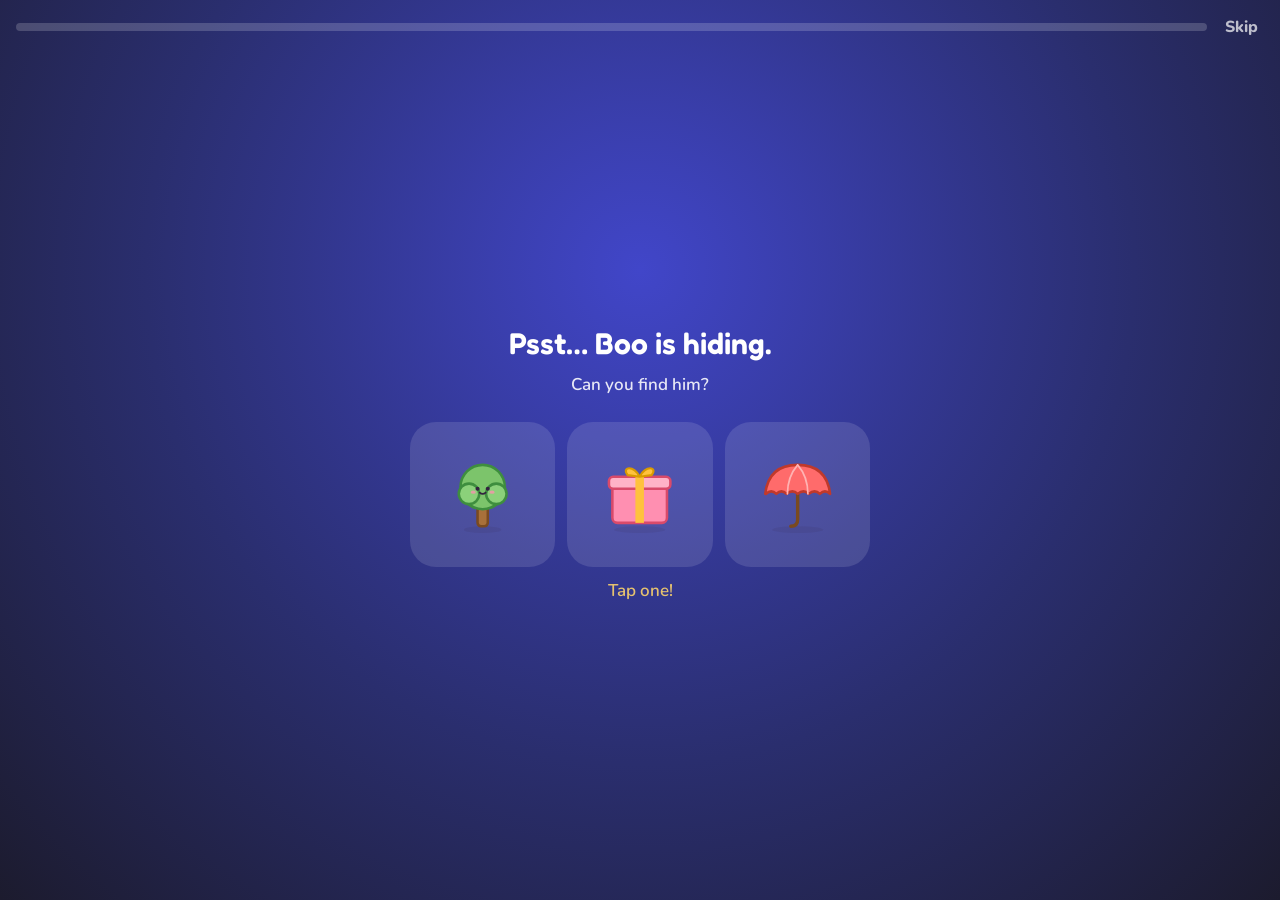
==== index.html @ 59e0f2c9 "Add French, German, Japanese and Chinese (7 languages in total) - Each new language has 16 units: 5 " ====
<!doctype html><html lang="en"><head><meta charset="utf-8">
<meta name="viewport" content="width=device-width, initial-scale=1, viewport-fit=cover">
<meta name="theme-color" content="#1C1B2E"><meta name="description" content="Speakaboo: a free, talk-first way to learn languages with a cheeky Boo buddy who listens, laughs and helps.">
<title>Speakaboo: Talk your way to fluent</title>
<link rel="manifest" href="manifest.webmanifest"><link rel="icon" href="icon-192.png"><link rel="apple-touch-icon" href="apple-touch-icon.png">
<meta name="apple-mobile-web-app-capable" content="yes"><meta name="mobile-web-app-capable" content="yes"><meta name="apple-mobile-web-app-title" content="Speakaboo">
<meta name="apple-mobile-web-app-status-bar-style" content="default">
<script src="config.js"></script>
<script>try{var t=localStorage.getItem("speakaboo.theme");if(t==="light"||t==="dark")document.documentElement.setAttribute("data-theme",t)}catch(e){}</script>
<link rel="stylesheet" href="styles.css">
</head><body>
<link rel="preconnect" href="https://fonts.googleapis.com">
<link rel="preconnect" href="https://fonts.gstatic.com" crossorigin>
<link rel="stylesheet" href="https://fonts.googleapis.com/css2?family=Fredoka:wght@500;600;700&family=Nunito:wght@400;600;700;800&family=Jua&family=Noto+Sans+KR:wght@400;500;700&family=Noto+Naskh+Arabic:wght@400;600;700&family=Noto+Sans+JP:wght@400;500;700&family=Noto+Sans+SC:wght@400;500;700&display=swap" media="print" onload="this.media='all'"><noscript><link rel="stylesheet" href="https://fonts.googleapis.com/css2?family=Fredoka:wght@500;600;700&family=Nunito:wght@400;600;700;800&family=Jua&family=Noto+Sans+KR:wght@400;500;700&family=Noto+Naskh+Arabic:wght@400;600;700&family=Noto+Sans+JP:wght@400;500;700&family=Noto+Sans+SC:wght@400;500;700&display=swap"></noscript>


<!-- ======================= SCREENS ======================= -->
<div id="profiles" class="profiles" hidden></div>

<div id="app" class="shell" hidden>
  <nav class="rail" id="rail" aria-label="Main"></nav>
  <header class="topbar" id="topbar"></header>
  <main class="main" id="main">
    <section class="tab" id="tab-now" aria-label="Today"></section>
    <section class="tab" id="tab-learn" aria-label="Journey" hidden></section>
    <section class="tab" id="tab-letters" aria-label="Letters" hidden></section>
    <section class="tab" id="tab-practice" aria-label="Practice" hidden></section>
    <section class="tab" id="tab-chat" aria-label="Chat with your tutor" hidden></section>
    <section class="tab" id="tab-quests" aria-label="Quests" hidden></section>
    <section class="tab" id="tab-profile" aria-label="Profile" hidden></section>
  </main>
  <aside class="right" id="right" aria-label="Your progress"></aside>
  <nav class="bnav" id="bnav" aria-label="Main"></nav>
</div>

<div class="lesson" id="lesson" hidden>
  <div class="l-top">
    <button class="icon-btn" id="l-close" aria-label="Quit lesson"><svg class="i" viewBox="0 0 24 24" fill="none" stroke="currentColor" stroke-width="2.5" stroke-linecap="round"><path d="M6 6l12 12M18 6L6 18"/></svg></button>
    <div class="trail" role="progressbar" aria-label="Lesson progress"><i id="l-bar" style="width:0%"></i><span class="trail-boo" id="l-boo"></span><span class="trail-flag" aria-hidden="true">★</span></div>
    <button class="icon-btn" id="l-tr" aria-label="Translate this challenge" title="Translate"><svg class="i" viewBox="0 0 24 24" fill="none" stroke="currentColor" stroke-width="2.2" stroke-linecap="round" stroke-linejoin="round"><path d="M4 5h9M8.5 3v2M6 5c.5 3 2.5 6 6 8M12 5c-.5 3-3 6.5-7 8"/><path d="M13 21l4-9 4 9M14.5 18h5"/></svg></button>
    <div class="hearts num" id="l-hearts"></div>
  </div>
  <div class="l-stage" id="l-stage"></div>
  <div class="l-foot" id="l-foot">
    <div class="l-foot-in">
      <div class="fb" id="l-fb" hidden><div class="mascot" id="l-fb-m"></div><div><strong id="l-fb-title"></strong><span id="l-fb-msg"></span><div class="fb-detail" id="l-fb-detail"></div></div></div>
      <button class="btn ghost" id="l-skip" hidden>Skip</button>
      <button class="btn primary" id="l-main" disabled>Check</button>
    </div>
  </div>
</div>

<div class="sheet-wrap" id="sheet" hidden></div>
<div class="overlay" id="modal" hidden></div>
<div id="toasts" aria-live="polite"></div>
<canvas id="confetti" hidden></canvas>
<script src="app.js"></script></body></html>
---- styles.css ----
/* =========================================================
   DESIGN TOKENS — "Speakaboo" cute theme
   Light palette on :root; dark redefined for system + explicit toggle.
   ========================================================= */
:root {
  --bg: #F7F4EE;  --surface: #FFFFFF;  --surface-2: #EFEBE3;  --line: #E3DDD0;
  --ink: #1C1B2E; --ink-2: #5D5A72;
  --berry: #4146C9; --berry-deep: #2A2E8C; --berry-soft: #E8E9FC; --on-berry: #FFFFFF; --berry-text: #3A3FB8; --pink: #FF7A59;
  --jade: #12805A;  --jade-deep: #0A5C40; --jade-soft: #DDF5EA;          /* correct */
  --gold: #FFC23D;  --gold-deep: #D99A00; --gold-soft: #FFF1C9; --gold-ink: #6A4A00; /* XP, stars */
  --coral: #D64545; --coral-soft: #FFE5E0;                               /* incorrect */
  --sky: #2F9C95;   --sky-soft: #DDF2EF;  --on-sky: #FFFFFF;             /* selection, audio */
  --ember: #FF7A59;
  --shadow: 0 1px 2px rgb(28 27 46 / .06), 0 10px 30px rgb(28 27 46 / .08);

  --font-display: "Fredoka", "Nunito", system-ui, sans-serif;
  --font-body: "Nunito", system-ui, -apple-system, "Segoe UI", sans-serif;
  --font-cute-ko: "Jua", "Noto Sans KR", sans-serif;
  --font-ko: "Noto Sans KR", "Apple SD Gothic Neo", "Malgun Gothic", sans-serif;
  --font-ja: "Noto Sans JP", "Hiragino Sans", "Yu Gothic", "Meiryo", sans-serif;
  --font-zh: "Noto Sans SC", "PingFang SC", "Microsoft YaHei", sans-serif;
  --font-ar: "Noto Naskh Arabic", "Geeza Pro", "Arabic Typesetting", serif;
  --script: var(--font-ko);

  --r-sm: 12px; --r-md: 16px; --r-lg: 24px; --r-xl: 32px; --r-pill: 999px;
  --tap: 48px;
}
@media (prefers-color-scheme: dark) {
  :root:not([data-theme="light"]) {
    color-scheme: dark;
    --bg: #11111C; --surface: #1A1A29; --surface-2: #232336; --line: #31314A; --ink: #F4F1EA; --ink-2: #A7A4BC;
    --berry: #8D92FF; --berry-deep: #5A5FE0; --berry-soft: #26285A; --on-berry: #11111C; --berry-text: #A9ADFF; --pink: #FF9473;
    --jade: #5FDDB0; --jade-deep: #2FA27D; --jade-soft: #173E33;
    --gold: #FFD35E; --gold-deep: #C99A1E; --gold-soft: #3F3312; --gold-ink: #FFE39A;
    --coral: #FF8A8A; --coral-soft: #4A2228; --sky: #5FCFC5; --sky-soft: #173A38; --on-sky: #11111C; --ember: #FF9473;
    --shadow: 0 1px 2px rgb(0 0 0 / .3), 0 10px 30px rgb(0 0 0 / .3);
  }
}
:root[data-theme="dark"] {
  color-scheme: dark;
  --bg: #11111C; --surface: #1A1A29; --surface-2: #232336; --line: #31314A; --ink: #F4F1EA; --ink-2: #A7A4BC;
  --berry: #8D92FF; --berry-deep: #5A5FE0; --berry-soft: #26285A; --on-berry: #11111C; --berry-text: #A9ADFF; --pink: #FF9473;
  --jade: #5FDDB0; --jade-deep: #2FA27D; --jade-soft: #173E33;
  --gold: #FFD35E; --gold-deep: #C99A1E; --gold-soft: #3F3312; --gold-ink: #FFE39A;
  --coral: #FF8A8A; --coral-soft: #4A2228; --sky: #5FCFC5; --sky-soft: #173A38; --on-sky: #11111C; --ember: #FF9473;
  --shadow: 0 1px 2px rgb(0 0 0 / .3), 0 10px 30px rgb(0 0 0 / .3);
}

/* ========================= BASE ========================= */
* { box-sizing: border-box; }
[hidden] { display: none !important; }
html, body { height: 100%; }
body { margin: 0; background: var(--bg); color: var(--ink); font: 16px/1.5 var(--font-body); -webkit-font-smoothing: antialiased; overflow: hidden; }
h1, h2, h3 { font-family: var(--font-display); font-weight: 600; line-height: 1.15; margin: 0; text-wrap: balance; }
button, input, select { font: inherit; color: inherit; }
button { cursor: pointer; }
button:disabled { cursor: not-allowed; }
:focus-visible { outline: 3px solid var(--sky); outline-offset: 2px; }
.script { font-family: var(--script); }
[dir="rtl"].script { line-height: 1.8; }
.eyebrow { font-size: 12px; font-weight: 800; letter-spacing: .08em; text-transform: uppercase; color: var(--ink-2); }
.num { font-variant-numeric: tabular-nums; }
svg.i { width: 22px; height: 22px; flex: none; }
.muted { color: var(--ink-2); }
.sr { position: absolute; width: 1px; height: 1px; overflow: hidden; clip: rect(0 0 0 0); }

.btn { display: inline-flex; align-items: center; justify-content: center; gap: 8px; min-height: var(--tap); border: 0; border-radius: var(--r-md); padding: 12px 22px; font-weight: 800; font-size: 15px; letter-spacing: .03em; text-transform: uppercase; transition: transform .08s, box-shadow .08s; }
.btn.primary { background: var(--berry); color: var(--on-berry); box-shadow: 0 4px 0 var(--berry-deep); }
.btn.good { background: var(--jade); color: #fff; box-shadow: 0 4px 0 var(--jade-deep); }
:root[data-theme="dark"] .btn.good { color: #062A1E; }
@media (prefers-color-scheme: dark) { :root:not([data-theme="light"]) .btn.good { color: #062A1E; } }
.btn.gold { background: var(--gold); color: #3E2A00; box-shadow: 0 4px 0 var(--gold-deep); }
.btn.ghost { background: var(--surface); color: var(--ink-2); border: 2px solid var(--line); box-shadow: 0 3px 0 var(--line); }
.btn.danger { background: var(--coral); color: #fff; box-shadow: 0 4px 0 color-mix(in srgb, var(--coral) 65%, #000); }
.btn:active:not(:disabled) { transform: translateY(3px); box-shadow: 0 1px 0 transparent; }
.btn:disabled { background: var(--surface-2); color: var(--ink-2); box-shadow: 0 4px 0 var(--line); }
.btn.sm { min-height: 40px; padding: 8px 14px; font-size: 13px; }

.chip { display: inline-flex; align-items: center; gap: 6px; padding: 6px 12px; min-height: 36px; border-radius: var(--r-pill); background: var(--surface); border: 2px solid var(--line); font-weight: 800; font-size: 15px; }
.chip.streak svg { color: var(--ember); } .chip.streak.cold svg { color: var(--ink-2); opacity: .5; }
.chip.xp svg { color: var(--gold-deep); } .chip.lvl svg { color: var(--berry); }

/* ========================= MASCOT ========================= */
.mascot { display: block; transform-origin: 50% 90%; }
.mascot svg { width: 100%; height: 100%; display: block; overflow: visible; }
.m-happy { animation: breathe 3.2s ease-in-out infinite; }
.m-cheer { animation: bounce .4s cubic-bezier(.3,1.6,.5,1) 2; }
.m-shocked { animation: jolt .3s ease-in-out 2; }
.m-giggle { animation: wiggle .22s ease-in-out 3; }
.m-think { animation: tilt 1.6s ease-in-out infinite; }
@keyframes breathe { 50% { transform: scale(1.035, .975); } }
@keyframes bounce { 40% { transform: translateY(-16px) scale(1.05); } }
@keyframes jolt { 30% { transform: translateY(-6px) scale(1.06); } 60% { transform: translateX(-4px); } }
@keyframes wiggle { 25% { transform: rotate(-6deg); } 75% { transform: rotate(6deg); } }
@keyframes tilt { 50% { transform: rotate(-5deg); } }

/* ========================= PROFILES SCREEN ========================= */
.profiles { height: 100%; overflow-y: auto; padding: 32px 16px 48px; background:
  radial-gradient(circle at 12% 8%, var(--berry-soft) 0 90px, transparent 91px),
  radial-gradient(circle at 92% 20%, var(--sky-soft) 0 70px, transparent 71px),
  radial-gradient(circle at 80% 96%, var(--gold-soft) 0 110px, transparent 111px), var(--bg); }
.profiles-in { max-width: 880px; margin: 0 auto; display: flex; flex-direction: column; gap: 24px; }
.p-brand { font: 700 30px var(--font-display); color: var(--berry); display: flex; align-items: center; gap: 10px; }
.p-brand small { font: 400 18px var(--font-cute-ko); color: var(--ink-2); }
.profiles h1 { font-size: clamp(30px, 6vw, 44px); }
.p-grid { display: grid; grid-template-columns: repeat(auto-fill, minmax(170px, 1fr)); gap: 16px; }
.p-card { position: relative; background: var(--surface); border: 2px solid var(--line); border-bottom-width: 6px; border-radius: var(--r-lg); padding: 0; display: flex; flex-direction: column; align-items: center; gap: 6px; text-align: center; transition: transform .1s; min-height: 210px; }
.p-open { background: none; border: 0; width: 100%; flex: 1; display: flex; flex-direction: column; align-items: center; gap: 6px; padding: 18px 14px 16px; border-radius: inherit; }
.p-card.add { padding: 18px 14px; }
.p-card:hover { transform: translateY(-3px); border-color: var(--pink); }
.p-card .mascot { width: 104px; height: 104px; }
.p-card b { font: 600 20px var(--font-display); }
.p-card small { color: var(--ink-2); font-weight: 700; font-size: 13px; }
.p-card.add { border-style: dashed; color: var(--berry-text); justify-content: center; font-weight: 800; background: transparent; }
.p-card.add .plus { width: 64px; height: 64px; border-radius: 50%; background: var(--berry-soft); display: grid; place-items: center; font-size: 34px; }
.p-del { position: absolute; top: 8px; right: 8px; width: 40px; height: 40px; border-radius: 50%; border: 0; background: var(--coral-soft); color: var(--coral); display: grid; place-items: center; }
.p-confirm { position: absolute; inset: 0; background: var(--surface); border-radius: inherit; display: flex; flex-direction: column; justify-content: center; align-items: center; gap: 8px; padding: 12px; }
.p-row { display: flex; gap: 10px; flex-wrap: wrap; align-items: center; justify-content: space-between; }
.p-form { background: var(--surface); border: 2px solid var(--line); border-radius: var(--r-xl); padding: 22px; display: flex; flex-direction: column; gap: 18px; box-shadow: var(--shadow); }
.field { display: flex; flex-direction: column; gap: 8px; }
.field > span { font-weight: 800; }
.input { min-height: 52px; border-radius: var(--r-md); border: 2px solid var(--line); background: var(--surface); padding: 10px 16px; font-size: 17px; width: 100%; }
.input:focus { border-color: var(--sky); outline: none; }
.pick-grid { display: grid; grid-template-columns: repeat(4, 1fr); gap: 12px; }
@media (max-width: 640px) { .pick-grid { grid-template-columns: repeat(2, 1fr); } }
.pick { border: 2px solid var(--line); border-bottom-width: 5px; border-radius: var(--r-lg); background: var(--surface); padding: 12px 8px; display: flex; flex-direction: column; align-items: center; gap: 4px; text-align: center; min-height: var(--tap); }
.pick .mascot { width: 84px; height: 84px; }
.pick b { font: 600 17px var(--font-display); } .pick small { font-size: 12.5px; color: var(--ink-2); line-height: 1.3; }
.pick[aria-pressed="true"] { border-color: var(--berry); background: var(--berry-soft); }
.seg { display: inline-flex; background: var(--surface-2); border-radius: var(--r-pill); padding: 4px; gap: 4px; flex-wrap: wrap; }
.seg button { border: 0; background: transparent; border-radius: var(--r-pill); padding: 8px 16px; min-height: 44px; font-weight: 800; color: var(--ink-2); display: inline-flex; gap: 8px; align-items: center; }
.seg button .n { font-weight: 600; }
.seg button[aria-pressed="true"], .seg button[aria-selected="true"] { background: var(--surface); color: var(--ink); box-shadow: var(--shadow); }
.seg .tag { font-size: 10px; letter-spacing: .06em; text-transform: uppercase; color: var(--berry-text); }

/* ========================= APP SHELL =========================
   Mobile  (<768):   topbar / main / bottom nav
   Tablet  (768+):   icon rail | topbar + main
   Desktop (1100+):  labelled rail | main | right column (stats, quests, mascot)
   ============================================================= */
.shell { height: 100%; display: grid; grid-template-columns: minmax(0, 1fr); grid-template-rows: auto minmax(0, 1fr) auto; grid-template-areas: "top" "main" "nav"; }
.rail, aside.right { display: none; }
.topbar { grid-area: top; display: flex; align-items: center; gap: 6px; padding: 8px 12px; border-bottom: 2px solid var(--line); background: var(--surface); }
.topbar .spacer { flex: 1; }
.main { grid-area: main; position: relative; min-height: 0; overflow: hidden; }
.tab { height: 100%; overflow-y: auto; overscroll-behavior: contain; }
.pad { max-width: 640px; margin: 0 auto; padding: 16px 16px 48px; }
.bnav { grid-area: nav; display: grid; grid-template-columns: repeat(5, 1fr); background: var(--surface); border-top: 2px solid var(--line); padding-bottom: env(safe-area-inset-bottom, 0px); }
.bnav button { border: 0; background: none; display: flex; flex-direction: column; align-items: center; justify-content: center; gap: 2px; min-height: 60px; font-size: 11.5px; font-weight: 800; color: var(--ink-2); }
.bnav svg { width: 26px; height: 26px; padding: 3px 8px; box-sizing: content-box; border-radius: 12px; }
.bnav button[aria-current="page"] { color: var(--berry-text); }
.bnav button[aria-current="page"] svg { background: var(--berry-soft); box-shadow: inset 0 0 0 2px var(--pink); }

.stat { display: inline-flex; align-items: center; gap: 5px; min-height: 44px; padding: 4px 8px; border-radius: var(--r-md); border: 0; background: none; font-weight: 800; font-size: 16px; }
.stat:hover { background: var(--surface-2); }
.stat svg { width: 24px; height: 24px; }
.stat.streak svg { color: var(--ember); } .stat.streak.cold svg { color: var(--ink-2); opacity: .45; }
.stat.gems svg { color: #3BA7E8; } .stat.hearts svg { color: var(--coral); }
.lang-chip { display: inline-flex; align-items: center; gap: 6px; min-height: 44px; padding: 4px 12px 4px 6px; border-radius: var(--r-md); border: 2px solid var(--line); background: var(--surface); font-weight: 800; }
.lang-chip .flag { width: 30px; height: 30px; border-radius: 10px; display: grid; place-items: center; background: var(--berry); color: var(--on-berry); font-size: 15px; font-weight: 700; }

@media (min-width: 768px) {
  .shell { grid-template-columns: 96px minmax(0, 1fr); grid-template-rows: auto minmax(0, 1fr); grid-template-areas: "rail top" "rail main"; }
  .bnav { display: none; }
  .rail { grid-area: rail; display: flex; flex-direction: column; gap: 6px; padding: 18px 12px; border-right: 2px solid var(--line); background: var(--surface); overflow-y: auto; }
  .rail .logo { font: 700 26px var(--font-display); color: var(--berry); text-align: center; padding: 4px 0 14px; }
  .rail .logo small { display: none; }
  .rail button.nav-i { display: flex; align-items: center; justify-content: center; gap: 14px; min-height: 56px; border-radius: var(--r-md); border: 2px solid transparent; background: none; font-weight: 800; font-size: 15px; letter-spacing: .04em; text-transform: uppercase; color: var(--ink-2); padding: 6px 10px; }
  .rail button.nav-i span { display: none; }
  .rail button.nav-i svg { width: 30px; height: 30px; }
  .rail button.nav-i:hover { background: var(--surface-2); }
  .rail button.nav-i[aria-current="page"] { background: var(--berry-soft); border-color: var(--pink); color: var(--berry-text); }
  .rail .who-btn { margin-top: auto; }
  .pad { padding: 24px 24px 64px; }
}
@media (min-width: 1100px) {
  .shell { grid-template-columns: 250px minmax(0, 1fr) 360px; grid-template-rows: minmax(0, 1fr); grid-template-areas: "rail main right"; }
  .topbar { display: none; }
  .rail { padding: 22px 16px; }
  .rail .logo { text-align: left; padding: 4px 12px 18px; font-size: 32px; }
  .rail .logo small { display: inline; font: 400 15px var(--font-cute-ko); color: var(--ink-2); margin-left: 6px; }
  .rail button.nav-i { justify-content: flex-start; }
  .rail button.nav-i span { display: inline; }
  aside.right { grid-area: right; display: flex; flex-direction: column; gap: 16px; padding: 22px 24px 22px 8px; overflow-y: auto; }
  aside.right .stats-row { display: flex; justify-content: space-between; gap: 4px; }
}
.who-btn { display: flex; align-items: center; gap: 10px; padding: 6px; border: 2px solid var(--line); border-radius: var(--r-lg); background: var(--surface); min-height: 56px; text-align: left; }
.who-btn .mascot { width: 42px; height: 42px; flex: none; }
.who-btn span { display: none; line-height: 1.2; } .who-btn small { display: block; color: var(--ink-2); font-size: 12px; font-weight: 700; }
@media (min-width: 1100px) { .who-btn span { display: block; } }
@media (min-width: 768px) and (max-width: 1099px) { .who-btn { justify-content: center; } }

.card { background: var(--surface); border: 2px solid var(--line); border-radius: var(--r-lg); padding: 18px; }
.card h3 { font-size: 19px; margin-bottom: 12px; display: flex; justify-content: space-between; align-items: center; gap: 8px; }
.card h3 a, .card h3 button.link { font: 800 13px var(--font-body); letter-spacing: .05em; text-transform: uppercase; color: var(--sky); background: none; border: 0; min-height: 36px; }
.mascot-card { display: flex; gap: 12px; align-items: center; background: linear-gradient(135deg, var(--berry-soft), var(--sky-soft)); border: 0; }
.mascot-card .mascot { width: 92px; height: 92px; flex: none; }
.mascot-card .speech { background: var(--surface); border-radius: 16px; padding: 10px 12px; font-weight: 700; font-size: 14px; position: relative; box-shadow: var(--shadow); }

/* quests */
.quest { display: grid; grid-template-columns: 44px 1fr; gap: 12px; align-items: center; padding: 10px 0; border-bottom: 1px solid var(--line); }
.quest:last-child { border-bottom: 0; }
.quest .qi { width: 44px; height: 44px; border-radius: 14px; background: var(--gold-soft); color: var(--gold-deep); display: grid; place-items: center; }
.quest .qi svg { width: 26px; height: 26px; }
.quest b { display: block; font-size: 15px; }
.qbar { position: relative; height: 18px; border-radius: 99px; background: var(--surface-2); margin-top: 6px; overflow: hidden; }
.qbar i { position: absolute; inset: 0 auto 0 0; background: var(--gold); border-radius: 99px; transition: width .5s; }
.qbar span { position: relative; display: block; text-align: center; font-size: 12px; font-weight: 800; line-height: 18px; color: var(--ink); }
.quest.done .qi { background: var(--jade-soft); color: var(--jade); }
.shop-item { display: grid; grid-template-columns: 56px 1fr auto; gap: 12px; align-items: center; padding: 12px 0; border-bottom: 1px solid var(--line); }
.shop-item:last-child { border-bottom: 0; }
.shop-item .ic { width: 56px; height: 56px; border-radius: 18px; display: grid; place-items: center; background: var(--sky-soft); color: var(--sky); }
.shop-item .ic svg { width: 32px; height: 32px; }
.shop-item p { margin: 2px 0 0; font-size: 13.5px; color: var(--ink-2); }
.price { display: inline-flex; align-items: center; gap: 4px; }
.price svg { width: 18px; height: 18px; color: #3BA7E8; }

.scene-btn { display: flex; align-items: center; gap: 10px; min-height: 52px; padding: 6px 12px; border-radius: var(--r-md); border: 2px solid var(--line); background: var(--surface); text-align: left; flex: 1; min-width: 0; }
.scene-btn svg { width: 26px; height: 26px; color: var(--berry); flex: none; }
.scene-btn span:first-of-type { flex: 1; min-width: 0; line-height: 1.2; }
.scene-btn b { display: block; white-space: nowrap; overflow: hidden; text-overflow: ellipsis; }
.scene-btn small { color: var(--ink-2); font-weight: 700; font-size: 12.5px; }
.scene-btn .chev { font-size: 12px; font-weight: 800; letter-spacing: .05em; text-transform: uppercase; color: var(--sky); }
.scene-prog { height: 6px; border-radius: 9px; background: var(--surface-2); overflow: hidden; width: 100%; margin-top: 6px; }
.scene-prog i { display: block; height: 100%; background: var(--jade); transition: width .4s; }
#topics { flex-wrap: wrap; overflow: visible; }
.scene-grid { display: grid; grid-template-columns: repeat(auto-fill, minmax(200px, 1fr)); gap: 10px; }
.scene-card { display: flex; flex-direction: column; gap: 4px; text-align: left; padding: 14px; min-height: 110px; border-radius: var(--r-lg); border: 2px solid var(--line); border-bottom-width: 5px; background: var(--surface); }
.scene-card.on { border-color: var(--berry); background: var(--berry-soft); }
.scene-card b { font: 600 17px var(--font-display); }
.scene-card small { color: var(--ink-2); font-weight: 600; font-size: 13.5px; }
.scene-meta { margin-top: auto; font-size: 12px; font-weight: 800; color: var(--sky); letter-spacing: .02em; }
.done-tag { color: var(--jade); }
.skip-card { display: flex; align-items: center; gap: 12px; padding: 14px 16px; margin: 8px 0 4px; border-radius: var(--r-lg); border: 2px dashed var(--pink); background: var(--berry-soft); }
.skip-card div { flex: 1; } .skip-card b { display: block; font: 600 17px var(--font-display); } .skip-card small { color: var(--ink-2); font-weight: 600; font-size: 13.5px; }
/* ========================= LEARN PATH ========================= */
.section-head { text-align: center; margin: 30px 0 6px; color: var(--ink-2); font-weight: 800; letter-spacing: .06em; text-transform: uppercase; font-size: 13px; display: flex; align-items: center; gap: 12px; }
.section-head::before, .section-head::after { content: ""; flex: 1; height: 2px; background: var(--line); }
.unit { margin-top: 18px; }
.unit-banner { position: sticky; top: 0; z-index: 3; display: flex; align-items: center; gap: 12px; justify-content: space-between; padding: 14px 16px; border-radius: var(--r-lg); background: var(--berry); color: var(--on-berry); box-shadow: 0 4px 0 var(--berry-deep); }
.unit-banner .eyebrow { color: inherit; opacity: .85; }
.unit-banner h2 { font-size: 21px; margin-top: 2px; }
.unit.c1 .unit-banner { background: var(--sky); color: var(--on-sky); box-shadow: 0 4px 0 color-mix(in srgb, var(--sky) 60%, #000); }
.unit.c2 .unit-banner { background: var(--jade); color: #fff; box-shadow: 0 4px 0 var(--jade-deep); }
.unit.c3 .unit-banner { background: var(--gold); color: #3E2A00; box-shadow: 0 4px 0 var(--gold-deep); }
:root[data-theme="dark"] .unit.c2 .unit-banner { color: #062A1E; }
@media (prefers-color-scheme: dark) { :root:not([data-theme="light"]) .unit.c2 .unit-banner { color: #062A1E; } }
.guide-btn { flex: none; display: inline-flex; align-items: center; gap: 8px; min-height: 48px; padding: 8px 14px; border-radius: var(--r-md); border: 2px solid rgb(255 255 255 / .45); background: rgb(255 255 255 / .12); color: inherit; font-weight: 800; font-size: 14px; letter-spacing: .04em; text-transform: uppercase; }
.guide-btn svg { width: 22px; height: 22px; }
.path { position: relative; display: flex; flex-direction: column; align-items: center; gap: 18px; padding: 56px 0 10px; }
.stop { position: relative; z-index: 1; transform: translateX(var(--x, 0)); display: flex; flex-direction: column; align-items: center; }
.stop.popped { z-index: 5; }
.node { width: 76px; height: 70px; border-radius: 50%; border: 0; display: grid; place-items: center; position: relative; transition: transform .08s, box-shadow .08s; }
.node svg { width: 34px; height: 34px; }
.node.open { background: var(--berry); color: var(--on-berry); box-shadow: 0 7px 0 var(--berry-deep); }
.unit.c1 .node.open { background: var(--sky); color: var(--on-sky); box-shadow: 0 7px 0 color-mix(in srgb, var(--sky) 60%, #000); }
.unit.c2 .node.open { background: var(--jade); color: #fff; box-shadow: 0 7px 0 var(--jade-deep); }
.unit.c3 .node.open { background: var(--gold); color: #3E2A00; box-shadow: 0 7px 0 var(--gold-deep); }
.node.done { background: var(--gold); color: #3E2A00; box-shadow: 0 7px 0 var(--gold-deep); }
.node.locked { background: var(--surface-2); color: var(--ink-2); box-shadow: 0 7px 0 var(--line); }
.node.chest { border-radius: 22px; }
.node:active { transform: translateY(5px); box-shadow: 0 2px 0 var(--line) !important; }
.node.current::after { content: ""; position: absolute; inset: -10px; border-radius: 50%; border: 4px solid currentColor; opacity: 0; }
.node.current { outline: 6px solid color-mix(in srgb, var(--berry) 22%, transparent); outline-offset: 6px; }
.start-tip { position: absolute; bottom: calc(100% + 14px); left: 50%; transform: translateX(-50%); white-space: nowrap; font: 800 14px var(--font-body); letter-spacing: .06em; text-transform: uppercase; background: var(--surface); color: var(--berry-text); border: 2px solid var(--line); border-radius: var(--r-sm); padding: 6px 12px; animation: bob 1.6s ease-in-out infinite; }
.start-tip::after { content: ""; position: absolute; top: 100%; left: 50%; margin-left: -7px; border: 7px solid transparent; border-top-color: var(--line); }
@keyframes bob { 50% { transform: translate(-50%, -4px); } }
.path-mascot { position: absolute; top: 150px; z-index: 0; width: 110px; height: 110px; pointer-events: none; }
.path-mascot.l { left: 2%; } .path-mascot.r { right: 2%; }
@media (max-width: 420px) { .path-mascot { width: 84px; height: 84px; } }
.pop-card { position: absolute; top: calc(100% + 14px); left: 50%; transform: translateX(-50%); z-index: 6; width: min(320px, calc(100vw - 32px)); background: var(--berry); color: var(--on-berry); border-radius: var(--r-lg); padding: 16px; box-shadow: var(--shadow); text-align: left; }
.unit.c1 .pop-card { background: var(--sky); color: var(--on-sky); } .unit.c2 .pop-card { background: var(--jade); color: #fff; } .unit.c3 .pop-card { background: var(--gold); color: #3E2A00; }
.pop-card.locked { background: var(--surface) !important; color: var(--ink) !important; border: 2px solid var(--line); }
.pop-card::before { content: ""; position: absolute; bottom: 100%; left: 50%; margin-left: -9px; border: 9px solid transparent; border-bottom-color: inherit; }
.pop-card b { font: 600 19px var(--font-display); display: block; }
.pop-card p { margin: 4px 0 12px; font-size: 14.5px; font-weight: 600; opacity: .92; }
.pop-card .btn { width: 100%; background: var(--surface); color: var(--ink); box-shadow: 0 4px 0 rgb(0 0 0 / .18); }
.pop-card.locked .btn { background: var(--berry); color: var(--on-berry); box-shadow: 0 4px 0 var(--berry-deep); }
.unit-end { text-align: center; color: var(--ink-2); font-size: 13px; font-weight: 700; padding: 6px 0 0; }

/* bottom sheet (guidebook, language picker, install help, out of hearts) */
.sheet-wrap { position: fixed; inset: 0; z-index: 65; background: rgb(27 21 38 / .5); display: flex; align-items: flex-end; justify-content: center; }
.sheet { background: var(--bg); width: 100%; max-width: 680px; max-height: 88%; overflow-y: auto; border-radius: 28px 28px 0 0; padding: 12px 18px calc(24px + env(safe-area-inset-bottom, 0px)); animation: sheetUp .28s cubic-bezier(.2,.8,.2,1); }
@media (min-width: 768px) { .sheet-wrap { align-items: center; } .sheet { border-radius: 28px; max-height: 84%; } }
@keyframes sheetUp { from { transform: translateY(40px); opacity: .4; } }
.sheet-grip { width: 44px; height: 5px; border-radius: 9px; background: var(--line); margin: 0 auto 10px; }
.sheet-head { display: flex; align-items: center; justify-content: space-between; gap: 12px; margin-bottom: 12px; }
.sheet-head h2 { font-size: 24px; }
.guide-card { background: var(--surface); border: 2px solid var(--line); border-radius: var(--r-lg); padding: 16px; margin-bottom: 12px; }
.guide-card h3 { font-size: 18px; margin-bottom: 6px; }
.guide-card p { margin: 0 0 10px; }
.ex-row { display: grid; grid-template-columns: auto 1fr; gap: 10px; align-items: center; padding: 6px 0; border-top: 1px dashed var(--line); }
.ex-row .script { font-size: 20px; font-weight: 600; }
.ex-row small { display: block; color: var(--ink-2); font-size: 13px; font-weight: 700; }
.lang-opt { display: flex; align-items: center; gap: 12px; width: 100%; min-height: 64px; padding: 10px 14px; border-radius: var(--r-lg); border: 2px solid var(--line); background: var(--surface); margin-bottom: 10px; text-align: left; font-weight: 800; }
.lang-opt[aria-pressed="true"] { border-color: var(--berry); background: var(--berry-soft); }
.lang-opt .flag { width: 44px; height: 44px; border-radius: 14px; display: grid; place-items: center; background: var(--berry); color: var(--on-berry); font-size: 20px; }
.lang-opt small { display: block; color: var(--ink-2); font-weight: 600; }
.install-banner { display: flex; align-items: center; gap: 12px; padding: 12px 14px; border-radius: var(--r-lg); background: var(--sky-soft); margin-bottom: 14px; }
.install-banner p { margin: 0; flex: 1; font-size: 14px; font-weight: 700; }

/* ========================= CHAT ========================= */
.chat { height: 100%; display: flex; flex-direction: column; }
.chat-head { padding: 10px 16px; display: flex; gap: 8px; align-items: center; border-bottom: 2px solid var(--line); background: var(--bg); flex-wrap: wrap; }
.topics { display: flex; flex-wrap: wrap; gap: 8px; overflow-x: auto; scrollbar-width: none; flex: 1; min-width: 0; padding: 2px; }
.topics::-webkit-scrollbar { display: none; }
.topic { flex: none; border: 2px solid var(--line); background: var(--surface); border-radius: var(--r-pill); padding: 6px 14px; min-height: 44px; font-weight: 800; font-size: 14px; color: var(--ink-2); }
.topic[aria-pressed="true"] { border-color: var(--berry); background: var(--berry-soft); color: var(--berry-text); }
.brain { display: inline-flex; align-items: center; gap: 6px; font-size: 12px; font-weight: 800; color: var(--ink-2); border-radius: var(--r-pill); background: var(--surface-2); padding: 6px 10px; min-height: 36px; border: 0; }
.brain i { width: 8px; height: 8px; border-radius: 50%; background: var(--ink-2); } .brain.live i { background: var(--jade); box-shadow: 0 0 0 3px var(--jade-soft); }
@media (max-width: 640px) { .topics { flex-basis: 100%; order: 2; } .chat-head { justify-content: flex-end; } }
.chat-log { flex: 1; min-height: 0; overflow-y: auto; padding: 20px 16px; display: flex; flex-direction: column; gap: 14px; }
.chat-log > * { width: 100%; max-width: 760px; margin-left: auto; margin-right: auto; }
.msg { display: flex; gap: 10px; align-items: flex-end; }
.msg .mascot { width: 44px; height: 44px; flex: none; }
.msg.me { justify-content: flex-end; }
.bub { border-radius: 22px 22px 22px 6px; padding: 12px 14px; background: var(--surface); border: 2px solid var(--line); max-width: min(560px, 100%); min-width: 0; }
.msg.me .bub { background: var(--berry); color: var(--on-berry); border-color: var(--berry); border-radius: 22px 22px 6px 22px; font-weight: 600; }
.msg.me .bub small { display: block; opacity: .85; font-size: 12px; font-weight: 700; }
.joke { background: var(--gold-soft); color: var(--gold-ink); border-radius: 14px; padding: 8px 12px; font-weight: 700; font-size: 15px; margin-bottom: 8px; }
.fix { border: 2px dashed var(--coral); border-radius: 14px; padding: 8px 12px; margin-bottom: 8px; font-size: 14px; display: flex; flex-direction: column; gap: 2px; }
.fix del { color: var(--coral); font-weight: 700; } .fix ins { color: var(--jade); text-decoration: none; font-weight: 800; font-size: 17px; }
.heard { font-size: 14px; color: var(--ink-2); font-weight: 700; margin-bottom: 6px; }
.t-line { display: flex; gap: 10px; align-items: flex-start; }
.t-main { font-size: 22px; line-height: 1.45; font-weight: 500; flex: 1; min-width: 0; }
.t-rom { color: var(--ink-2); font-size: 14px; font-weight: 700; }
.t-en { font-size: 14.5px; margin-top: 2px; }
.award { align-self: center; font-size: 13px; font-weight: 800; color: var(--gold-ink); background: var(--gold-soft); border-radius: var(--r-pill); padding: 4px 12px; width: auto !important; }
.award.word { color: var(--sky); background: var(--sky-soft); }
.typing { display: inline-flex; gap: 5px; padding: 6px 2px; } .typing i { width: 8px; height: 8px; border-radius: 50%; background: var(--ink-2); animation: dot 1s infinite; } .typing i:nth-child(2) { animation-delay: .15s; } .typing i:nth-child(3) { animation-delay: .3s; }
@keyframes dot { 50% { transform: translateY(-5px); opacity: .5; } }
.suggest { display: flex; gap: 8px; overflow-x: auto; padding: 8px 16px 0; scrollbar-width: none; }
.suggest::-webkit-scrollbar { display: none; }
.sug { flex: none; border: 2px solid var(--line); border-bottom-width: 4px; background: var(--surface); border-radius: var(--r-md); padding: 6px 12px; min-height: var(--tap); text-align: left; display: flex; flex-direction: column; justify-content: center; line-height: 1.25; }
.sug .script { font-size: 16px; font-weight: 600; } .sug small { color: var(--ink-2); font-size: 11.5px; font-weight: 700; }
.sug.help { border-style: dashed; color: var(--ink-2); font-weight: 800; }
.composer { display: flex; gap: 8px; padding: 10px 16px 12px; align-items: center; }
.composer .input { border-radius: var(--r-pill); flex: 1; min-width: 0; }
.round { width: 52px; height: 52px; border-radius: 50%; border: 0; display: grid; place-items: center; flex: none; }
.round.mic { background: var(--sky); color: var(--on-sky); box-shadow: 0 4px 0 color-mix(in srgb, var(--sky) 60%, #000); position: relative; }
.round.mic.on::before { content: ""; position: absolute; inset: -8px; border-radius: 50%; border: 3px solid var(--sky); animation: ring 1.1s ease-out infinite; }
.round.mic:disabled { background: var(--surface-2); color: var(--ink-2); box-shadow: 0 4px 0 var(--line); }
.round.send { background: var(--berry); color: var(--on-berry); box-shadow: 0 4px 0 var(--berry-deep); }
.round:active:not(:disabled) { transform: translateY(3px); box-shadow: none; }
.chat-note { font-size: 12px; color: var(--ink-2); text-align: center; padding: 0 16px 8px; }
@keyframes ring { from { transform: scale(.9); opacity: .7; } to { transform: scale(1.25); opacity: 0; } }

.progress { height: 14px; background: var(--surface-2); border-radius: var(--r-pill); overflow: hidden; }
.progress > i { display: block; height: 100%; background: linear-gradient(90deg, var(--pink), var(--berry)); border-radius: inherit; transition: width .5s cubic-bezier(.2,.8,.2,1); box-shadow: inset 0 -4px 0 rgb(0 0 0 / .1); }
.panel { background: var(--surface); border: 2px solid var(--line); border-radius: var(--r-lg); padding: 18px; }
.panel h3 { font-size: 18px; margin-bottom: 12px; }
.goal { display: flex; gap: 16px; align-items: center; }
.ring { width: 76px; height: 76px; flex: none; }
.ring circle { fill: none; stroke-width: 10; }
.ring .track { stroke: var(--surface-2); } .ring .val { stroke: var(--gold); stroke-linecap: round; transition: stroke-dashoffset .6s; transform: rotate(-90deg); transform-origin: 50% 50%; }
.ring text { font: 700 17px var(--font-display); fill: var(--ink); }
.goal p { margin: 0; color: var(--ink-2); font-size: 14px; }
.goal strong { display: block; font-size: 19px; font-family: var(--font-display); color: var(--ink); }
.stack { display: flex; flex-direction: column; gap: 16px; }
.practice-hero { display: flex; gap: 14px; align-items: center; background: var(--berry); color: var(--on-berry); border: 0; }
.practice-hero .mascot { width: 88px; height: 88px; flex: none; }
.practice-hero p { margin: 4px 0 12px; font-weight: 600; opacity: .92; }
.practice-hero .btn { background: var(--surface); color: var(--ink); box-shadow: 0 4px 0 rgb(0 0 0 / .18); }
.drills { display: grid; grid-template-columns: repeat(2, minmax(0, 1fr)); gap: 12px; }
.drill { display: flex; flex-direction: column; align-items: flex-start; gap: 6px; text-align: left; padding: 16px; border-radius: var(--r-lg); border: 2px solid var(--line); border-bottom-width: 5px; background: var(--surface); min-height: 120px; }
.drill .ic { width: 44px; height: 44px; border-radius: 14px; display: grid; place-items: center; background: var(--sky-soft); color: var(--sky); }
.drill .ic svg { width: 26px; height: 26px; }
.drill b { font: 600 17px var(--font-display); } .drill small { color: var(--ink-2); font-weight: 600; }
.drill:disabled { opacity: .5; }
/* ========================= WORDS / ME ========================= */
.kv { display: grid; grid-template-columns: repeat(4, 1fr); gap: 10px; }
@media (max-width: 560px) { .kv { grid-template-columns: repeat(2, 1fr); } }
.kv div { background: var(--surface); border: 2px solid var(--line); border-radius: var(--r-md); padding: 12px; }
.kv b { display: block; font: 700 26px var(--font-display); font-variant-numeric: tabular-nums; }
.kv span { font-size: 13px; color: var(--ink-2); font-weight: 700; }
.two { display: grid; grid-template-columns: repeat(2, minmax(0, 1fr)); gap: 16px; margin-top: 16px; align-items: start; }
@media (max-width: 760px) { .two { grid-template-columns: 1fr; } }
.words { display: flex; flex-direction: column; }
.word { display: grid; grid-template-columns: auto 1fr auto; gap: 12px; align-items: center; padding: 8px 0; border-bottom: 1px solid var(--line); }
.word:last-child { border-bottom: 0; }
.word .script { font-size: 20px; font-weight: 500; }
.word small { display: block; color: var(--ink-2); font-size: 13px; font-weight: 600; }
.strength { display: flex; gap: 3px; } .strength i { width: 7px; height: 16px; border-radius: 3px; background: var(--surface-2); } .strength i.on { background: var(--jade); }
.jokes { display: flex; flex-direction: column; gap: 8px; max-height: 420px; overflow-y: auto; }
.jokes li { list-style: none; background: var(--gold-soft); color: var(--gold-ink); border-radius: 14px; padding: 10px 12px; font-weight: 600; font-size: 14px; }
.jokes ul { padding: 0; margin: 0; display: flex; flex-direction: column; gap: 8px; }
.badges { display: grid; grid-template-columns: repeat(auto-fill, minmax(64px, 1fr)); gap: 10px; }
.badge { aspect-ratio: 1; max-width: 100%; border-radius: 20px; display: grid; place-items: center; font: 700 20px var(--font-display); background: var(--surface-2); color: var(--ink-2); opacity: .5; border: 0; padding: 0; min-height: var(--tap); }
.badge.on { background: var(--gold-soft); color: var(--gold-ink); opacity: 1; box-shadow: inset 0 0 0 3px var(--gold); }
.badge .g-ko { font-family: var(--font-cute-ko); font-weight: 400; font-size: 24px; } .badge .g-ar { font-family: var(--font-ar); }
.badge-info { margin-top: 10px; font-size: 14px; color: var(--ink-2); min-height: 2.6em; }
.badge-info b { color: var(--ink); }
.settings { display: flex; flex-direction: column; gap: 14px; font-size: 15px; }
.settings label.row { display: flex; justify-content: space-between; align-items: center; gap: 12px; min-height: var(--tap); }
.settings select, .settings .input { min-height: 44px; font-size: 15px; }
.settings select { border-radius: var(--r-sm); border: 2px solid var(--line); background: var(--surface); padding: 6px 10px; }
.toggle { appearance: none; width: 52px; height: 32px; border-radius: 99px; background: var(--surface-2); position: relative; cursor: pointer; border: 2px solid var(--line); transition: background .2s; flex: none; }
.toggle::after { content: ""; position: absolute; top: 2px; left: 2px; width: 24px; height: 24px; border-radius: 50%; background: var(--surface); box-shadow: 0 1px 3px rgb(0 0 0 / .25); transition: transform .2s; }
.toggle:checked { background: var(--berry); border-color: var(--berry); } .toggle:checked::after { transform: translateX(20px); }
.note { font-size: 13px; color: var(--ink-2); margin: 0; }
.me-card { display: flex; gap: 16px; align-items: center; flex-wrap: wrap; }
.me-card .mascot { width: 96px; height: 96px; }

/* ========================= LESSON OVERLAY ========================= */
.lesson { position: fixed; inset: 0; z-index: 40; background: var(--bg); display: grid; grid-template-rows: auto minmax(0, 1fr) auto; padding-top: env(safe-area-inset-top, 0px); }
.l-top { max-width: 760px; width: 100%; margin: 0 auto; padding: 12px 16px; display: flex; align-items: center; gap: 12px; }
.l-top .mascot { width: 52px; height: 52px; flex: none; }
.icon-btn { width: var(--tap); height: var(--tap); border-radius: 50%; border: 0; background: transparent; color: var(--ink-2); display: grid; place-items: center; flex: none; }
.icon-btn:hover { background: var(--surface-2); }
.l-top .progress { flex: 1; height: 18px; }
.l-xp { font-weight: 800; color: var(--gold-ink); min-width: 60px; text-align: right; }
.l-stage { overflow-y: auto; padding: 8px 16px 32px; position: relative; }
.l-inner { max-width: 640px; margin: 0 auto; display: flex; flex-direction: column; gap: 20px; animation: slideIn .28s cubic-bezier(.2,.8,.2,1); }
@keyframes slideIn { from { transform: translateX(24px); opacity: .3; } }
.q { font: 600 24px/1.2 var(--font-display); margin: 8px 0 0; }
.prompt { display: flex; align-items: center; gap: 14px; flex-wrap: wrap; }
.prompt-text { font-size: 44px; font-weight: 600; line-height: 1.25; }
.prompt-text.latin { font-family: var(--font-display); font-size: 30px; }
.prompt-sub { color: var(--ink-2); width: 100%; }
.speaker { width: 56px; height: 56px; border-radius: 18px; border: 0; background: var(--sky); color: var(--on-sky); display: grid; place-items: center; box-shadow: 0 4px 0 color-mix(in srgb, var(--sky) 60%, #000); flex: none; }
.speaker.big { width: 96px; height: 96px; border-radius: 28px; } .speaker.big svg { width: 44px; height: 44px; }
.speaker.slow { width: 52px; height: 52px; background: var(--sky-soft); color: var(--sky); box-shadow: 0 4px 0 var(--line); }
.speaker.sm { width: 44px; height: 44px; border-radius: 14px; box-shadow: 0 3px 0 color-mix(in srgb, var(--sky) 60%, #000); } .speaker.sm svg { width: 20px; height: 20px; }
.speaker:active { transform: translateY(3px); box-shadow: none; }
.opts { display: grid; grid-template-columns: 1fr 1fr; gap: 12px; }
@media (max-width: 520px) { .opts { grid-template-columns: 1fr; } }
.opt { display: flex; align-items: center; gap: 12px; text-align: left; padding: 14px 16px; min-height: 60px; border-radius: var(--r-md); background: var(--surface); border: 2px solid var(--line); border-bottom-width: 5px; font-size: 17px; font-weight: 700; transition: background .12s, border-color .12s, transform .08s; }
.opt.script { font-size: 22px; font-weight: 500; }
.opt kbd { font: 800 12px var(--font-body); color: var(--ink-2); border: 2px solid var(--line); border-radius: 8px; min-width: 26px; height: 26px; display: grid; place-items: center; flex: none; }
.opt:hover:not(:disabled) { background: var(--surface-2); }
.opt.sel { border-color: var(--sky); background: var(--sky-soft); } .opt.sel kbd { border-color: var(--sky); color: var(--sky); }
.opt.right { border-color: var(--jade); background: var(--jade-soft); } .opt.right kbd { border-color: var(--jade); color: var(--jade); }
.opt.wrong { border-color: var(--coral); background: var(--coral-soft); animation: shake .35s; }
@keyframes shake { 25% { transform: translateX(-6px); } 75% { transform: translateX(6px); } }
.flip { perspective: 1200px; width: min(100%, 340px); aspect-ratio: 4 / 5; max-width: 100%; margin: 0 auto; border: 0; background: none; padding: 0; }
.flip-in { position: relative; width: 100%; height: 100%; transition: transform .5s cubic-bezier(.2,.8,.2,1); transform-style: preserve-3d; }
.flip.flipped .flip-in { transform: rotateY(180deg); }
.face { position: absolute; inset: 0; backface-visibility: hidden; border-radius: var(--r-xl); background: var(--surface); border: 2px solid var(--line); border-bottom-width: 7px; display: flex; flex-direction: column; align-items: center; justify-content: center; gap: 10px; padding: 24px; text-align: center; }
.face.back { transform: rotateY(180deg); background: var(--berry-soft); border-color: var(--pink); }
.face .big { font-size: clamp(64px, 20vw, 120px); line-height: 1.1; font-weight: 500; }
.face .big.long { font-size: clamp(32px, 9vw, 50px); }
.face .rom { font: 700 30px var(--font-display); color: var(--berry); }
.face .en { font-size: 20px; font-weight: 800; }
.face .hint { color: var(--ink-2); font-size: 15px; max-width: 30ch; }
.face .tap { font-size: 12px; color: var(--ink-2); font-weight: 800; letter-spacing: .08em; text-transform: uppercase; }
.card-actions { display: flex; justify-content: center; gap: 10px; }
.match { display: grid; grid-template-columns: 1fr 1fr; gap: 12px 14px; }
.match .col { display: flex; flex-direction: column; gap: 10px; }
.tile { min-height: 58px; padding: 10px 12px; border-radius: var(--r-md); background: var(--surface); border: 2px solid var(--line); border-bottom-width: 5px; font-size: 16px; font-weight: 700; touch-action: manipulation; user-select: none; transition: opacity .25s, background .12s, border-color .12s; }
.tile.script { font-size: 24px; font-weight: 500; }
.tile[draggable="true"] { cursor: grab; }
.tile.sel { border-color: var(--sky); background: var(--sky-soft); }
.tile.over { border-color: var(--sky); border-style: dashed; }
.tile.ok { border-color: var(--jade); background: var(--jade-soft); opacity: .55; pointer-events: none; }
.tile.bad { border-color: var(--coral); background: var(--coral-soft); animation: shake .35s; }
.speak-card { background: var(--surface); border: 2px solid var(--line); border-radius: var(--r-lg); padding: 22px; display: flex; flex-direction: column; gap: 6px; }
.speak-target { font-size: 38px; font-weight: 500; line-height: 1.35; }
.speak-target .hit { color: var(--jade); } .speak-target .miss { color: var(--coral); text-decoration: underline wavy; text-underline-offset: 6px; }
.speak-rom { font-weight: 800; color: var(--ink-2); } .speak-en { color: var(--ink-2); }
.mic-row { display: flex; align-items: center; gap: 18px; flex-wrap: wrap; }
.mic-big { width: 96px; height: 96px; border-radius: 50%; border: 0; background: var(--berry); color: var(--on-berry); display: grid; place-items: center; box-shadow: 0 6px 0 var(--berry-deep); position: relative; }
.mic-big svg { width: 40px; height: 40px; }
.mic-big.on::before { content: ""; position: absolute; inset: -10px; border-radius: 50%; border: 4px solid var(--berry); animation: ring 1.1s ease-out infinite; }
.mic-big:disabled { background: var(--surface-2); color: var(--ink-2); box-shadow: 0 6px 0 var(--line); }
.mic-status { font-weight: 700; color: var(--ink-2); flex: 1; min-width: 180px; }
.meter { height: 12px; border-radius: 99px; background: var(--surface-2); overflow: hidden; } .meter i { display: block; height: 100%; transition: width .5s; }
.fallback { background: var(--gold-soft); color: var(--gold-ink); border-radius: var(--r-md); padding: 14px 16px; font-size: 14px; font-weight: 600; }
.fallback .row { display: flex; gap: 8px; flex-wrap: wrap; margin-top: 10px; }
.story-title { display: flex; align-items: baseline; gap: 10px; flex-wrap: wrap; }
.story-title .script { font-size: 26px; font-weight: 700; }
.lines { display: flex; flex-direction: column; gap: 12px; }
.line { display: grid; grid-template-columns: auto 1fr; gap: 12px; align-items: start; }
.avatar { width: 44px; height: 44px; border-radius: 16px; display: grid; place-items: center; font-weight: 700; background: var(--berry-soft); color: var(--berry); font-size: 15px; }
.avatar.b { background: var(--sky-soft); color: var(--sky); }
.bubble { background: var(--surface); border: 2px solid var(--line); border-radius: 6px 20px 20px 20px; padding: 10px 14px; min-width: 0; }
.bubble .who { font-size: 12px; font-weight: 800; color: var(--ink-2); display: flex; justify-content: space-between; gap: 8px; align-items: center; }
.bubble .words { font-size: 24px; line-height: 1.7; }
.w { border: 0; background: none; padding: 0 2px; font: inherit; color: inherit; border-bottom: 2px dotted var(--ink-2); border-radius: 3px; margin-right: 4px; }
.w:hover, .w.on { background: var(--sky-soft); border-bottom-color: var(--sky); }
.bubble .tr { font-size: 14px; color: var(--ink-2); margin-top: 4px; }
.mini { border: 0; background: none; color: var(--sky); font-weight: 800; font-size: 12px; padding: 6px; min-height: 32px; }
.pop { position: absolute; z-index: 5; background: var(--ink); color: var(--bg); padding: 8px 12px; border-radius: 12px; font-size: 14px; font-weight: 700; max-width: 240px; box-shadow: var(--shadow); pointer-events: none; }
.pop b { display: block; font-size: 17px; }
.l-foot { border-top: 2px solid var(--line); background: var(--bg); padding: 14px 16px calc(14px + env(safe-area-inset-bottom, 0px)); transition: background .2s; }
.l-foot-in { max-width: 760px; margin: 0 auto; display: flex; align-items: center; gap: 12px; flex-wrap: wrap; }
.l-foot .fb { flex: 1; min-width: 200px; display: flex; align-items: center; gap: 12px; }
.l-foot .fb .mascot { width: 56px; height: 56px; flex: none; }
.l-foot .fb strong { display: block; font: 600 20px var(--font-display); }
.l-foot .fb span { font-size: 15px; font-weight: 600; }
.l-foot.ok { background: var(--jade-soft); border-color: transparent; } .l-foot.ok .fb { color: var(--jade); }
.l-foot.bad { background: var(--coral-soft); border-color: transparent; } .l-foot.bad .fb { color: var(--coral); }
.l-foot.ok #l-main { background: var(--jade); box-shadow: 0 4px 0 var(--jade-deep); color: #fff; }
.l-foot.bad #l-main { background: var(--coral); box-shadow: 0 4px 0 color-mix(in srgb, var(--coral) 65%, #000); color: #fff; }
#l-main { min-width: 160px; margin-left: auto; }
.overlay { position: fixed; inset: 0; z-index: 60; background: rgb(27 21 38 / .5); display: grid; place-items: center; padding: 16px; }
.overlay .panel { max-width: 380px; text-align: center; display: flex; flex-direction: column; gap: 12px; align-items: center; }
.overlay .panel .mascot { width: 96px; height: 96px; }
.overlay p { margin: 0; color: var(--ink-2); }
.overlay .btn { width: 100%; }
.done-screen { text-align: center; align-items: center; padding-top: 16px; }
.done-screen .mascot { width: 150px; height: 150px; }
.done-screen h2 { font-size: 34px; }
.done-stars { display: flex; gap: 10px; justify-content: center; }
.done-stars svg { width: 54px; height: 54px; color: var(--surface-2); }
.done-stars svg.on { color: var(--gold); animation: pop 0.7s cubic-bezier(.3,1.6,.5,1) both; }
.done-stars svg.on:nth-child(2) { animation-delay: .15s; } .done-stars svg.on:nth-child(3) { animation-delay: .3s; }
@keyframes pop { from { transform: scale(0) rotate(-30deg); } }
.tiles { display: grid; grid-template-columns: repeat(3, 1fr); gap: 10px; width: 100%; max-width: 460px; }
.tiles div { border: 2px solid var(--gold); border-radius: var(--r-md); overflow: hidden; }
.tiles div:nth-child(2) { border-color: var(--jade); } .tiles div:nth-child(3) { border-color: var(--sky); }
.tiles small { display: block; background: var(--gold); color: #3E2A00; font-weight: 800; font-size: 11px; letter-spacing: .08em; text-transform: uppercase; padding: 4px; }
.tiles div:nth-child(2) small { background: var(--jade); color: var(--bg); } .tiles div:nth-child(3) small { background: var(--sky); color: var(--bg); }
.tiles b { display: block; padding: 10px 4px; font: 700 24px var(--font-display); font-variant-numeric: tabular-nums; }
.levelup { background: var(--gold-soft); color: var(--gold-ink); border-radius: var(--r-md); padding: 12px 16px; font-weight: 800; }

/* ---- new exercise types ---- */
.l-top .hearts { display: inline-flex; align-items: center; gap: 4px; font-weight: 800; color: var(--coral); min-width: 52px; justify-content: flex-end; }
.l-top .hearts svg { width: 26px; height: 26px; }
.combo { position: absolute; left: 50%; top: 8px; transform: translateX(-50%); z-index: 4; background: var(--gold); color: #3E2A00; font-weight: 800; padding: 6px 14px; border-radius: 99px; animation: pop 0.63s cubic-bezier(.3,1.6,.5,1) both; }
.teach { display: flex; flex-direction: column; align-items: center; gap: 10px; text-align: center; }
.badge-new { font-size: 12px; font-weight: 800; letter-spacing: .08em; text-transform: uppercase; color: var(--sky); background: var(--sky-soft); border-radius: 99px; padding: 4px 12px; }
.glyph-btn { border: 2px solid var(--line); border-bottom-width: 7px; border-radius: var(--r-xl); background: var(--surface); min-width: 200px; max-width: 100%; padding: 18px 28px; }
.glyph-btn .big { display: block; font-size: clamp(72px, 22vw, 128px); line-height: 1.1; font-weight: 500; }
.glyph-btn .big.long { font-size: clamp(34px, 10vw, 56px); }
.glyph-btn small { display: inline-flex; align-items: center; gap: 6px; color: var(--sky); font-weight: 800; }
.glyph-btn small svg { width: 18px; height: 18px; }
.teach .rom { font: 700 30px var(--font-display); color: var(--berry-text); }
.teach .en { font-size: 20px; font-weight: 800; }
.teach .hint { color: var(--ink-2); max-width: 34ch; }
.prompt-row { display: flex; gap: 10px; align-items: flex-end; }
.prompt-row .mascot { width: 84px; height: 84px; flex: none; }
.say-bubble { border: 2px solid var(--line); border-radius: 20px 20px 20px 6px; padding: 12px 14px; background: var(--surface); display: flex; gap: 10px; align-items: center; min-width: 0; flex-wrap: wrap; }
.say-bubble .script { font-size: 22px; }
.hw { border: 0; background: none; font: inherit; color: inherit; padding: 0 1px; border-bottom: 2px dashed var(--ink-2); margin-right: 5px; position: relative; }
.hw:hover { border-bottom-color: var(--sky); }
.answer-line { min-height: 124px; border-top: 2px solid var(--line); border-bottom: 2px solid var(--line); background-image: linear-gradient(transparent 60px, var(--line) 60px, var(--line) 62px, transparent 62px); padding: 6px 0; display: flex; flex-wrap: wrap; align-content: flex-start; gap: 8px; }
.bank { display: flex; flex-wrap: wrap; justify-content: center; gap: 8px; min-height: 60px; }
.wt { min-height: 48px; padding: 8px 14px; border-radius: 14px; background: var(--surface); border: 2px solid var(--line); border-bottom-width: 4px; font-weight: 700; font-size: 17px; }
.wt.script { font-size: 20px; font-weight: 500; }
.wt.ghost { background: var(--surface-2); color: transparent; border-color: var(--surface-2); pointer-events: none; }
.blank-sent { font-size: 30px; line-height: 1.6; font-weight: 500; }
.gap { display: inline-block; min-width: 64px; border-bottom: 3px solid var(--ink-2); text-align: center; color: var(--sky); padding: 0 6px; }
.gap.filled { border-bottom-color: var(--sky); }
.chips { display: flex; flex-wrap: wrap; gap: 10px; justify-content: center; }
.builder { display: flex; flex-direction: column; gap: 14px; align-items: center; }
.block-preview { width: 150px; height: 150px; border-radius: var(--r-xl); border: 3px dashed var(--line); display: grid; place-items: center; font-size: 96px; background: var(--surface); }
.block-preview.ok { border-style: solid; border-color: var(--sky); }
.b-row { display: flex; flex-direction: column; gap: 6px; align-items: center; width: 100%; }
.b-row .eyebrow { font-size: 11px; }
.b-row .chips .wt { min-width: 56px; font-size: 26px; }
.wt.sel { border-color: var(--sky); background: var(--sky-soft); }
.tip-card { background: var(--surface); border: 2px solid var(--line); border-radius: var(--r-lg); padding: 18px; }
.tip-card h2 { font-size: 24px; margin: 4px 0 8px; }
.fb-detail { display: flex; flex-direction: column; gap: 2px; margin-top: 4px; }
.fb-detail .script { font-size: 18px; font-weight: 700; }
.fb-detail small { font-weight: 700; opacity: .9; }

/* ---- v3: pictures, dialogues, auto-check ---- */
.pic-hero { display: grid; place-items: center; }
.pic-hero .art { width: 132px; height: 132px; }
.pic-hero.sm .art { width: 92px; height: 92px; }
.art { display: block; overflow: visible; }
.ex-pic .art { width: 34px; height: 34px; display: inline-block; vertical-align: middle; margin-right: 6px; }
.pic-grid { display: grid; grid-template-columns: 1fr 1fr; gap: 12px; }
.pic-card { display: flex; flex-direction: column; align-items: center; justify-content: center; gap: 6px; min-height: 150px; border-radius: var(--r-lg); border: 2px solid var(--line); border-bottom-width: 6px; background: var(--surface); padding: 12px; transition: transform .08s; }
.pic-card:active { transform: translateY(3px); }
.pic-card .pic .art { width: 96px; height: 96px; }
.pic-card .pic-label { font-weight: 800; color: var(--ink-2); visibility: hidden; }
.pic-card.revealed .pic-label { visibility: visible; }
.pic-card.right { border-color: var(--jade); background: var(--jade-soft); }
.pic-card.wrong { border-color: var(--coral); background: var(--coral-soft); animation: shake .35s; }
.who-tag { display: block; width: 100%; font-size: 12px; font-weight: 800; letter-spacing: .05em; text-transform: uppercase; color: var(--berry-text); }
.bubble-rom, .bubble-en { display: block; color: var(--ink-2); font-weight: 700; font-size: 13px; }
.bubble-en { font-weight: 600; }
.opt-rom { display: block; font: 700 12.5px var(--font-body); color: var(--ink-2); margin-top: 2px; }
.opts.one { grid-template-columns: 1fr; }
.say-it { display: inline-flex; align-items: center; gap: 8px; min-height: 52px; padding: 8px 18px; border-radius: 18px; border: 0; background: var(--berry); color: var(--on-berry); font-weight: 800; box-shadow: 0 4px 0 var(--berry-deep); }
.say-it svg { width: 22px; height: 22px; }
.say-it.on { animation: pulse 1s infinite; }
@keyframes pulse { 50% { box-shadow: 0 0 0 10px color-mix(in srgb, var(--berry) 25%, transparent); } }
.pron-line { min-height: 28px; font-weight: 700; text-align: center; }
.pron-line .script { font-size: 24px; }
.pron-line .hit, .pron .hit { color: var(--jade); } .pron-line .miss, .pron .miss { color: var(--coral); text-decoration: underline wavy; text-underline-offset: 5px; }
.good { color: var(--jade); } .bad { color: var(--coral); }
.answer-line.good { border-color: var(--jade); } .answer-line.bad { border-color: var(--coral); }
.gap.good { color: var(--jade); border-bottom-color: var(--jade); } .gap.bad { color: var(--coral); border-bottom-color: var(--coral); }
.tiles-note { text-align: center; margin: -8px 0 0; }
.ex-pic { font-size: 22px; margin-right: 6px; }
.done-cast { display: flex; align-items: flex-end; justify-content: center; gap: 4px; }
.done-cast .mascot { width: 84px; height: 84px; } .done-cast .mascot.big { width: 140px; height: 140px; }
.letters-intro .mascot { width: 64px; height: 64px; flex: none; }
.npc-name { font-size: 11.5px; font-weight: 800; letter-spacing: .05em; text-transform: uppercase; color: var(--berry-text); display: block; margin-bottom: 4px; }
.pron { border: 2px solid var(--line); border-radius: 16px; padding: 8px 12px; background: var(--surface); font-weight: 700; font-size: 14px; }
.pron .script { font-size: 20px; }
#l-foot[hidden] { display: none !important; }
#toasts { position: fixed; left: 50%; bottom: calc(96px + env(safe-area-inset-bottom, 0px)); transform: translateX(-50%); z-index: 80; display: flex; flex-direction: column; gap: 8px; align-items: center; pointer-events: none; width: calc(100% - 32px); max-width: 420px; }
.toast { background: var(--ink); color: var(--bg); padding: 10px 16px; border-radius: 16px; font-weight: 700; font-size: 14px; box-shadow: var(--shadow); animation: toastIn 0.42s cubic-bezier(.2,.8,.2,1); display: flex; gap: 10px; align-items: center; }
.toast .g { background: var(--gold); color: #3E2A00; border-radius: 10px; min-width: 32px; height: 32px; display: grid; place-items: center; font-weight: 800; padding: 0 4px; }
@keyframes toastIn { from { transform: translateY(12px); opacity: 0; } }
#confetti { position: fixed; inset: 0; width: 100%; height: 100%; pointer-events: none; z-index: 70; }

@media (prefers-reduced-motion: reduce) {
  *, *::before, *::after { animation-duration: .01ms !important; animation-iteration-count: 1 !important; transition-duration: .01ms !important; }
}

/* ---------- Illustrations, Bridge, Phrasebook, Stories, Journal, Passport ---------- */
.drill .ic.art-ic { background: var(--surface-2, #FFF0F5); } .drill .ic.art-ic svg { width: 36px; height: 36px; }
.bridge-row { display: flex; flex-wrap: wrap; align-items: center; justify-content: center; gap: 6px; margin-top: 10px; }
.bridge-tag { display: inline-flex; align-items: center; gap: 4px; font: 700 12px var(--font-body); color: var(--sky); text-transform: uppercase; letter-spacing: .06em; }
.bridge-ic { width: 26px; height: 26px; }
.bridge-chip { display: inline-flex; align-items: baseline; gap: 6px; padding: 6px 12px; border-radius: 999px; border: 2px solid var(--line); background: var(--surface); font-weight: 700; }
.bridge-chip .fl { font: 800 12px var(--font-display); color: var(--berry-text); } .bridge-chip small { color: var(--ink-2); font-weight: 600; }
.star-btn { width: 40px; height: 40px; border-radius: 50%; display: inline-grid; place-items: center; border: 2px solid var(--line); background: var(--surface); color: var(--line); flex: none; }
.star-btn.on { color: var(--gold); border-color: var(--gold); background: #FFF6DA; }
.star-btn:active { transform: scale(.92); }
.speak-card .star-btn { margin: 8px auto 0; display: grid; }
.story-head { display: flex; gap: 12px; align-items: center; } .story-ic { width: 64px; height: 64px; flex: none; }
.story-head h2 { margin: 4px 0 2px; font-size: 22px; }
.story-play { margin: 10px 0; }
.story-lines { display: flex; flex-direction: column; gap: 12px; }
.story-line { display: flex; gap: 8px; align-items: flex-end; }
.story-line.right { flex-direction: row-reverse; }
.story-line .mascot { width: 48px; height: 48px; flex: none; }
.story-bubble { position: relative; background: var(--surface); border: 2px solid var(--line); border-radius: 18px; padding: 10px 44px 10px 12px; max-width: 82%; display: flex; flex-direction: column; gap: 2px; transition: border-color .2s, box-shadow .2s; }
.story-line.right .story-bubble { background: var(--berry-soft, #FFE4EE); }
.story-line.now .story-bubble { border-color: var(--sky); box-shadow: 0 0 0 3px rgb(113 87 217 / .2); }
.story-bubble .star-btn { position: absolute; top: 6px; right: 6px; width: 32px; height: 32px; } .story-bubble .star-btn svg { width: 16px; height: 16px; }
.story-say { text-align: start; font-size: 19px; font-weight: 700; background: none; border: 0; padding: 0; color: var(--ink); }
.story-rom { color: var(--ink-2); font-weight: 600; } .story-en { color: var(--ink-2); }
.story.no-en .story-en { display: none; }
.story-toggle { display: flex; gap: 8px; align-items: center; margin-top: 12px; font-weight: 700; color: var(--ink-2); }
.speed-clock { font: 700 18px var(--font-display); color: var(--sky); } .speed-clock.hurry { color: var(--coral); animation: shake .5s infinite; }
.kv.sm b { font-size: 22px; }
.jbars { display: grid; grid-template-columns: repeat(14, 1fr); gap: 4px; height: 110px; align-items: end; }
.jbar { display: flex; flex-direction: column; align-items: center; gap: 2px; height: 100%; justify-content: flex-end; }
.jbar i { width: 100%; border-radius: 6px 6px 2px 2px; background: var(--line); min-height: 3px; }
.jbar i.ok { background: var(--jade); } .jbar i.lo { background: var(--gold); }
.jbar small { font-size: 10px; color: var(--ink-2); font-weight: 700; }
.good { color: var(--jade); font-weight: 800; } .bad { color: var(--coral); font-weight: 800; }
.pp-head { display: flex; gap: 12px; align-items: center; margin-bottom: 12px; } .pp-ic { width: 56px; height: 56px; flex: none; }
.phrasebook .ex-row { display: flex; align-items: center; gap: 10px; }
.stamps { display: grid; grid-template-columns: repeat(auto-fill, minmax(92px, 1fr)); gap: 10px; }
.stamp { display: flex; flex-direction: column; align-items: center; gap: 6px; padding: 10px 4px; border-radius: 16px; border: 2px dashed var(--line); background: var(--surface); color: var(--ink-2); }
.stamp .st-ic { width: 58px; height: 58px; border-radius: 50%; display: grid; place-items: center; font: 800 17px var(--font-display); border: 3px dashed var(--line); color: var(--line); transform: rotate(-8deg); }
.stamp small { font-weight: 700; font-size: 11px; text-align: center; line-height: 1.2; }
.stamp.on { border-style: solid; }
.stamp.on .st-ic { border-style: double; border-width: 5px; }
.stamp.on.s0 .st-ic { color: var(--berry); border-color: var(--berry); } .stamp.on.s1 .st-ic { color: var(--sky); border-color: var(--sky); }
.stamp.on.s2 .st-ic { color: var(--jade); border-color: var(--jade); } .stamp.on.s3 .st-ic { color: #C7811A; border-color: var(--gold); }
.stamp.on.s4 .st-ic { color: var(--coral); border-color: var(--coral); }
.stamp.big { border: 0; background: none; } .stamp.big .st-ic { width: 96px; height: 96px; font-size: 24px; color: var(--berry); border-color: var(--berry); }
.culture-card { display: flex; flex-direction: column; align-items: center; text-align: center; gap: 10px; padding: 8px 4px 16px; }
.culture-card p { font-size: 17px; line-height: 1.5; margin: 0; }
.culture-card.locked .st-ic { color: var(--line); border-color: var(--line); border-style: dashed; }

/* ---------- Mood check, track switch, Word Garden, Catch the tutor, Echo ---------- */
.track-seg { display: flex; width: 100%; max-width: 360px; margin: 4px auto 14px; }
.track-seg button { flex: 1; justify-content: center; }
.track-seg button.on { background: var(--surface); color: var(--berry-text); box-shadow: 0 2px 0 var(--line); }
.mood-card { background: var(--surface); border: 2px solid var(--line); border-radius: var(--r-lg); padding: 14px; margin-bottom: 18px; }
.mood-q { display: flex; align-items: center; gap: 10px; margin-bottom: 10px; } .mood-q .mascot { width: 44px; height: 44px; flex: none; } .mood-q b { font: 600 18px var(--font-display); }
.moods { display: grid; grid-template-columns: repeat(3, 1fr); gap: 8px; }
.mood { display: flex; flex-direction: column; align-items: center; gap: 2px; padding: 10px 6px; border-radius: 16px; border: 2px solid var(--line); border-bottom-width: 5px; background: var(--surface); text-align: center; }
.mood:active { transform: translateY(3px); border-bottom-width: 2px; }
.mood .art { width: 52px; height: 52px; } .mood b { font: 600 15px var(--font-display); } .mood small { color: var(--ink-2); font-weight: 600; font-size: 11.5px; line-height: 1.25; }
.mood[data-feel="sleepy"] { background: #E9F3F5; } .mood[data-feel="chatty"] { background: #FFECE8; } .mood[data-feel="focused"] { background: #EAF8F1; }
@media (prefers-color-scheme: dark) { :root:not([data-theme="light"]) .mood[data-feel] { background: var(--surface-2); } }
:root[data-theme="dark"] .mood[data-feel] { background: var(--surface-2); }
.garden .plants { display: grid; grid-template-columns: repeat(auto-fill, minmax(84px, 1fr)); gap: 8px; }
.plot { display: flex; flex-direction: column; align-items: center; gap: 0; padding: 6px 4px 8px; border-radius: 14px; border: 0; background: linear-gradient(#EAF8FF00, #E9F7E2); }
.plot .plant { width: 70px; height: 70px; } .plot.wilt .plant { filter: saturate(.6); }
.plot .script { font-weight: 800; font-size: 15px; max-width: 100%; overflow: hidden; text-overflow: ellipsis; white-space: nowrap; }
.plot small { font-size: 11px; color: var(--ink-2); font-weight: 600; max-width: 100%; overflow: hidden; text-overflow: ellipsis; white-space: nowrap; }
.water-row { display: flex; align-items: center; gap: 10px; justify-content: space-between; background: var(--sky-soft); border-radius: 14px; padding: 10px 12px; margin-bottom: 10px; } .water-row p { margin: 0; }
.btn.sky { background: var(--sky); color: #fff; box-shadow: 0 4px 0 #4F3AA8; }
.garden-empty { display: flex; gap: 10px; align-items: center; } .garden-empty .plant { width: 80px; height: 80px; flex: none; }
.oops-sent { display: flex; flex-wrap: wrap; gap: 8px; justify-content: center; margin: 18px 0 6px; }
.oops-w { display: inline-flex; align-items: center; gap: 6px; font-size: 22px; font-weight: 700; padding: 10px 14px; border-radius: 14px; border: 2px solid var(--line); border-bottom-width: 5px; background: var(--surface); }
.oops-w.right { border-color: var(--jade); background: var(--jade-soft); } .oops-w.wrong { border-color: var(--coral); background: var(--coral-soft); animation: shake .35s; }
.oops-w s { color: var(--coral); opacity: .8; font-size: 16px; }
.oops-en { text-align: center; }
.echo { display: flex; gap: 8px; justify-content: center; flex-wrap: wrap; margin-top: 10px; }
.echo [data-echo-rec] { color: var(--coral); } .echo [data-echo-rec].on { background: var(--coral-soft); animation: pulse 1s infinite; }
@keyframes pulse { 50% { transform: scale(1.04); } }

/* ---------- Talk buddy game ---------- */
.challenge { display: flex; align-items: center; gap: 10px; background: var(--sky-soft); border: 2px dashed var(--sky); border-radius: 14px; padding: 10px 12px; margin: 4px 0; }
.challenge .ch-en { font: 600 19px var(--font-display); color: var(--ink); flex: 1; }
.game-tools { display: flex; gap: 8px; flex-wrap: wrap; flex-basis: 100%; }
.chip-btn { display: inline-flex; align-items: center; gap: 6px; padding: 6px 12px; min-height: 36px; border-radius: 999px; border: 2px solid var(--line); background: var(--surface); font-weight: 800; font-size: 13px; color: var(--ink-2); }
.chip-btn svg { width: 16px; height: 16px; } .chip-btn.on { border-color: var(--jade); color: var(--jade); background: var(--jade-soft); }

/* =====================================================================
   SPEAKABOO LOOK: Boo stage, episodes with peeking Boos, floating dock,
   Boo trail in lessons, speech-card feedback.
   ===================================================================== */
.brand-boo { display: inline-grid; width: 40px; height: 40px; flex: none; } .brand-boo svg { width: 100%; height: 100%; }
.logo { display: flex; align-items: center; gap: 8px; font-size: 26px !important; } .logo span { display: flex; flex-direction: column; line-height: 1.05; min-width: 0; }
.rail button.nav-i { text-transform: none; letter-spacing: 0; font-size: 16px; border-radius: 20px; }
.rail button.nav-i[data-tab="chat"] { background: var(--berry); color: #fff; box-shadow: 0 4px 0 var(--berry-deep); }
.rail button.nav-i[data-tab="chat"][aria-current="page"] { background: var(--berry-deep); }
.chat { padding-bottom: 22px; }
@media (min-width: 900px) { .chat { padding-bottom: 0; } }
.l-foot.ok .fb .mascot, .l-foot.bad .fb .mascot { width: 64px !important; height: 64px !important; top: -44px !important; }
.p-brand { display: inline-flex; align-items: center; gap: 8px; }
.boo-stage { position: relative; border-radius: 30px; padding: 16px 16px 14px; margin: 4px 0 16px; overflow: hidden;
  background: linear-gradient(135deg, var(--stage-a, #FFF2E1), var(--stage-b, #DDF2EF) 75%);
  border: 2px solid var(--line); display: grid; grid-template-columns: 128px 1fr; grid-template-areas: "boo bubble" "act act"; gap: 6px 10px; align-items: center; }
.stage-boo { grid-area: boo; width: 128px; height: 128px; border: 0; background: none; padding: 0; cursor: pointer; }
.stage-boo svg { width: 100%; height: 100%; filter: drop-shadow(0 6px 0 rgb(8 50 63 / .12)); }
.stage-boo:active { transform: scale(.94); }
.stage-bubble { grid-area: bubble; position: relative; background: var(--surface); border-radius: 22px; padding: 12px 14px; box-shadow: 0 3px 0 rgb(8 50 63 / .12); display: flex; flex-direction: column; gap: 4px; }
.stage-bubble::before { content: ""; position: absolute; left: -10px; top: 46%; border: 10px solid transparent; border-right-color: var(--surface); border-left: 0; }
.stage-bubble b { font: 600 13px var(--font-display); color: var(--berry-text); text-transform: uppercase; letter-spacing: .06em; }
.stage-bubble span { font-weight: 700; line-height: 1.35; }
.stage-bubble.pop { animation: bubblePop 0.63s cubic-bezier(.3, 1.6, .5, 1); }
@keyframes bubblePop { 0% { transform: scale(.7); opacity: 0; } 100% { transform: scale(1); opacity: 1; } }
.peek-word { color: var(--ink); max-width: 100%; display: flex; align-items: center; gap: 10px; border: 0; background: var(--berry-soft); border-radius: 16px; padding: 6px 10px; text-align: start; }
.peek-word .art { width: 54px; height: 54px; flex: none; } .peek-word .script { font-size: 20px; word-break: keep-all; font-weight: 800; display: block; } .peek-word small { color: var(--ink-2); font-weight: 600; }
.stage-actions { grid-area: act; display: grid; grid-template-columns: 1fr 1fr; gap: 10px; margin-top: 6px; }
.stage-btn { display: flex; align-items: center; gap: 10px; text-align: start; border: 0; border-radius: 20px; padding: 12px; min-height: 64px; color: #fff; }
.stage-btn svg { width: 28px; height: 28px; flex: none; } .stage-btn b { display: block; font: 600 16px var(--font-display); } .stage-btn small { opacity: .9; font-weight: 600; font-size: 12px; line-height: 1.2; display: block; }
.stage-btn.talk { background: var(--berry); box-shadow: 0 5px 0 var(--berry-deep); }
.stage-btn.next { background: var(--sky); box-shadow: 0 5px 0 #4F3AA8; }
.stage-btn:active { transform: translateY(4px); box-shadow: none; }
@media (max-width: 380px) { .stage-actions { grid-template-columns: 1fr; } }
.mood-card { padding: 10px 12px; border-radius: 22px; } .mood-q .mascot { display: none; } .mood-q b { font-size: 15px; } .mood .art { width: 40px; height: 40px; }
.season-head { display: flex; flex-direction: column; align-items: flex-start; gap: 2px; margin: 26px 4px 8px; }
.season-tag { font: 700 12px var(--font-body); letter-spacing: .08em; text-transform: uppercase; color: #fff; background: var(--berry); border-radius: 999px; padding: 4px 12px; transform: rotate(-2deg); }
.season-head b { font: 600 22px var(--font-display); margin-top: 6px; } .season-head small { color: var(--ink-2); font-weight: 600; }
.ep { --ep: var(--berry); --ep-soft: var(--berry-soft); --ep-deep: var(--berry-deep); position: relative; margin: 34px 0 6px; padding: 14px 14px 16px; border-radius: 26px; background: var(--surface); border: 2px solid var(--line); box-shadow: 0 6px 0 var(--line); }
.ep.c1 { --ep: var(--sky); --ep-soft: var(--sky-soft); --ep-deep: #4F3AA8; } .ep.c2 { --ep: var(--jade); --ep-soft: var(--jade-soft); --ep-deep: var(--jade-deep); } .ep.c3 { --ep: #E0A100; --ep-soft: #FFF3CC; --ep-deep: #B07D00; }
.ep::before { content: ""; position: absolute; left: 18px; right: 18px; top: -2px; height: 6px; border-radius: 0 0 6px 6px; background: var(--ep); }
.ep.now { border-color: var(--ep); box-shadow: 0 6px 0 var(--ep-deep); }
.ep.locked { opacity: .8; }
.ep-boo { position: absolute; right: 16px; top: -46px; width: 72px; height: 72px; z-index: 1; pointer-events: none; }
.ep-head { display: flex; align-items: center; gap: 12px; } .ep-title { padding-right: 4px; }
.ep-icon { width: 52px; height: 52px; border-radius: 18px; flex: none; display: grid; place-items: center; background: var(--ep-soft); color: var(--ep-deep); font: 700 18px var(--font-display); transform: rotate(-4deg); border: 2px solid var(--ep); }
.ep-title { flex: 1; min-width: 0; } .ep-title h2 { font-size: 19px; margin: 1px 0; } .ep-title small { color: var(--ink-2); font-weight: 600; font-size: 12.5px; }
.ep-head .guide-btn { flex: none; width: 40px; height: 40px; padding: 0; border-radius: 50%; display: grid; place-items: center; background: var(--surface-2); color: var(--ink-2); border: 0; }
.ep-head .guide-btn span { display: none; } .ep-head .guide-btn svg { width: 20px; height: 20px; }
.ep-row { display: grid; grid-template-columns: repeat(6, 1fr); gap: 8px; margin-top: 14px; }
.win { position: relative; aspect-ratio: 1; border-radius: 16px 16px 12px 12px; border: 3px solid var(--line); background: var(--surface-2); padding: 3px; display: grid; }
.win-in { border-radius: 11px 11px 8px 8px; display: grid; place-items: center; font: 700 18px var(--font-display); color: var(--ink-2); overflow: hidden; }
.win-in svg { width: 22px; height: 22px; }
.win.open { border-color: var(--ep); background: var(--ep-soft); } .win.open .win-in { background: var(--ep); color: #fff; }
.win.done { border-color: var(--gold); background: #FFF3CC; } .win.done .win-in { background: var(--gold); color: #3E2A00; }
.win.locked .win-in { background: repeating-linear-gradient(0deg, var(--surface-2) 0 6px, var(--line) 6px 8px); }
.win.trophy { border-radius: 50%; } .win.trophy .win-in { border-radius: 50%; }
.win.current { animation: winBob 1.6s ease-in-out infinite; box-shadow: 0 0 0 4px color-mix(in srgb, var(--ep) 25%, transparent); }
@keyframes winBob { 50% { transform: translateY(-4px); } }
.win-tip { position: absolute; left: 50%; top: -26px; transform: translateX(-50%); background: var(--ink); color: var(--bg); font: 700 11px var(--font-body); padding: 3px 8px; border-radius: 999px; white-space: nowrap; }
.win:active { transform: scale(.92); }
.node-sheet { display: flex; gap: 14px; align-items: flex-start; } .node-sheet .mascot { width: 92px; height: 92px; flex: none; }
.ns-body { flex: 1; display: flex; flex-direction: column; gap: 8px; } .ns-body b { font: 600 20px var(--font-display); } .ns-body p { margin: 0; color: var(--ink-2); font-weight: 600; } .ns-body .btn { background: var(--berry); color: #fff; box-shadow: 0 4px 0 var(--berry-deep); } .node-sheet.locked .ns-body .btn { background: var(--sky); box-shadow: 0 4px 0 #4F3AA8; }
@media (prefers-color-scheme: dark) { :root:not([data-theme="light"]) .boo-stage { --stage-a: #1A1A29; --stage-b: #232336; border-color: var(--line); } }
:root[data-theme="dark"] .boo-stage { --stage-a: #1A1A29; --stage-b: #232336; border-color: var(--line); }
/* Floating dock with a big Talk button in the middle */
.bnav { margin: 0 12px calc(10px + env(safe-area-inset-bottom, 0px)); padding: 4px 6px; border: 2px solid var(--line); border-radius: 28px; box-shadow: 0 8px 24px rgb(51 34 63 / .12); }
.bnav button { min-height: 56px; border-radius: 22px; }
.bnav button[aria-current="page"] svg { box-shadow: none; }
.bnav button[data-tab="chat"] { position: relative; }
.bnav button[data-tab="chat"] svg { width: 30px; height: 30px; padding: 14px; border-radius: 50%; background: var(--berry); color: #fff; margin-top: -30px; box-shadow: 0 5px 0 var(--berry-deep), 0 0 0 5px var(--bg); }
.bnav button[data-tab="chat"][aria-current="page"] svg { background: var(--berry-deep); box-shadow: 0 3px 0 #6E1838, 0 0 0 5px var(--bg); }
/* Lessons: Boo walks along a dotted trail, feedback is a speech card */
.trail { position: relative; flex: 1; height: 14px; border-radius: 999px; background: var(--surface-2); margin: 0 18px 0 6px; }
.trail #l-bar { display: block; height: 100%; border-radius: 999px; background: linear-gradient(90deg, var(--pink), var(--berry)); transition: width .45s; }
.trail-boo { position: absolute; top: 50%; left: 0; width: 46px; height: 46px; transform: translate(-50%, -62%); transition: left .45s cubic-bezier(.3, 1.4, .5, 1); }
.trail-flag { position: absolute; right: -14px; top: 50%; transform: translateY(-50%); color: var(--gold); font-size: 22px; text-shadow: 0 2px 0 var(--gold-deep); }
.l-top { padding-top: 18px; }
.l-stage { background: transparent; }
.l-foot.ok, .l-foot.bad { position: relative; margin: 0 10px calc(10px + env(safe-area-inset-bottom, 0px)); border-radius: 28px; border: 2px solid; padding-top: 24px; box-shadow: 0 10px 30px rgb(51 34 63 / .14); animation: cardUp .3s cubic-bezier(.3, 1.4, .5, 1); }
.l-foot.ok { border-color: var(--jade); } .l-foot.bad { border-color: var(--coral); }
@keyframes cardUp { from { transform: translateY(40px); opacity: 0; } }
.l-foot.ok .fb .mascot, .l-foot.bad .fb .mascot { position: absolute; top: -50px; left: 18px; width: 74px; height: 74px; }
.l-foot.ok .fb, .l-foot.bad .fb { padding-top: 8px; }
.mascot.m-peek { animation: peekPop .6s ease; } @keyframes peekPop { 0% { transform: scale(.9); } 60% { transform: scale(1.06) rotate(-3deg); } }

/* ---------- Fading Boo, Daily Peekaboo, wardrobe ---------- */
.stage-boo svg, [data-mascot-live] svg, .wb-boo svg { transition: filter .6s, opacity .6s; }
body[data-boo="bored"] :is(.stage-boo, [data-mascot-live]) svg { filter: saturate(.85); }
body[data-boo="missing"] :is(.stage-boo, [data-mascot-live]) svg { filter: saturate(.65) drop-shadow(0 6px 0 rgb(8 50 63 / .1)); opacity: .9; }
body[data-boo="fading"] :is(.stage-boo, [data-mascot-live]) svg, .welcome-back.fading .wb-boo svg { filter: grayscale(.55) saturate(.6); opacity: .6; }
body[data-boo="ghosted"] :is(.stage-boo, [data-mascot-live]) svg, .welcome-back.ghosted .wb-boo svg { filter: grayscale(1) blur(.3px); opacity: .32; animation: ghostDrift 3s ease-in-out infinite; }
body[data-boo="glow"] .stage-boo svg { filter: drop-shadow(0 0 12px rgb(255 194 61 / .65)); }
@keyframes ghostDrift { 50% { transform: translateY(-6px); } }
.welcome-back { text-align: center; display: flex; flex-direction: column; align-items: center; gap: 6px; }
.welcome-back .wb-boo { width: 130px; height: 130px; } .welcome-back p { color: var(--ink-2); font-weight: 600; margin: 0 0 8px; }
.welcome-back .stack { width: 100%; }
.panel.revive .revive-boo { width: 130px; height: 130px; animation: revive 1.2s ease; }
@keyframes revive { 0% { filter: grayscale(1); opacity: .3; transform: scale(.8); } 60% { filter: grayscale(0) brightness(1.2); opacity: 1; transform: scale(1.12); } 100% { transform: scale(1); } }
.daily { border-radius: 26px; padding: 14px; margin: 0 0 16px; background: var(--surface); border: 2px dashed var(--sky); }
.daily-top { display: flex; flex-direction: column; gap: 2px; } .daily-top b { font: 600 18px var(--font-display); } .daily-top small { color: var(--ink-2); font-weight: 600; }
.daily-tag { align-self: flex-start; font: 700 11px var(--font-body); letter-spacing: .08em; text-transform: uppercase; color: #fff; background: var(--sky); border-radius: 999px; padding: 3px 10px; transform: rotate(-2deg); margin-bottom: 4px; }
.spots { display: grid; grid-template-columns: repeat(3, 1fr); gap: 10px; margin-top: 12px; }
.spot { position: relative; aspect-ratio: 1 / 1.05; border-radius: 20px; border: 2px solid var(--line); border-bottom-width: 6px; background: var(--sky-soft); display: flex; flex-direction: column; align-items: center; justify-content: center; gap: 4px; padding: 6px; overflow: hidden; }
.spot .art { width: 72%; height: auto; transition: transform .2s; } .spot:not(.tried):hover .art { transform: rotate(-4deg) scale(1.04); }
.spot:not(.tried) { animation: spotWiggle 3.5s ease-in-out infinite; } .spot:nth-child(2) { animation-delay: .6s; } .spot:nth-child(3) { animation-delay: 1.2s; }
@keyframes spotWiggle { 0%, 88%, 100% { transform: none; } 92% { transform: rotate(-3deg); } 96% { transform: rotate(3deg); } }
.spot.tried { background: var(--surface-2); opacity: .85; } .spot.tried .art { width: 44%; } .spot small { font-size: 10.5px; font-weight: 700; color: var(--ink-2); line-height: 1.2; text-align: center; }
.peek-eyes { position: absolute; top: 10px; right: 12px; width: 16px; height: 6px; background: radial-gradient(circle, var(--ink) 2px, transparent 2.5px) 0 0 / 8px 6px repeat-x; opacity: .0; }
.daily.found { border-style: solid; border-color: var(--berry); background: linear-gradient(135deg, var(--berry-soft), var(--surface)); }
.daily.found .daily-top { flex-direction: row; align-items: center; gap: 10px; } .daily.found .mascot { width: 64px; height: 64px; flex: none; }
.daily-word { display: flex; align-items: center; gap: 12px; width: 100%; border: 0; background: var(--surface); border-radius: 18px; padding: 8px 12px; margin: 10px 0; text-align: start; color: var(--ink); }
.daily-word .art { width: 70px; height: 70px; flex: none; } .daily-word .script { font-size: 26px; font-weight: 800; display: block; } .daily-word small { color: var(--ink-2); font-weight: 600; }
.daily-opts { display: flex; flex-wrap: wrap; gap: 8px; } .chip-btn.big { font-size: 15px; min-height: 44px; padding: 8px 16px; color: var(--ink); }
.daily.done { display: flex; align-items: center; gap: 12px; border-style: solid; border-color: var(--line); }
.daily-done-art .art { width: 64px; height: 64px; } .daily.done b { font: 600 15px var(--font-display); display: block; }
.dw { border: 0; background: none; padding: 0; text-align: start; display: block; color: var(--ink); } .dw .script { font-size: 22px; font-weight: 800; } .dw small { display: block; color: var(--ink-2); font-weight: 600; }
.wear-grid { display: grid; grid-template-columns: repeat(auto-fill, minmax(86px, 1fr)); gap: 10px; }
.wear { display: flex; flex-direction: column; align-items: center; gap: 2px; padding: 8px 4px; border-radius: 18px; border: 2px solid var(--line); border-bottom-width: 5px; background: var(--surface); }
.wear-art { width: 66px; height: 66px; display: block; } .wear-art svg { width: 100%; height: 100%; }
.wear small { font-weight: 700; font-size: 11.5px; color: var(--ink-2); text-align: center; }
.wear.on { border-color: var(--berry); background: var(--berry-soft); } .wear.locked .wear-art { filter: grayscale(1) brightness(1.15); opacity: .4; }

/* ---------- Cuter, livelier Boos: blinking, breathing, quick reactions ---------- */
.mascot svg .eye { transform-box: fill-box; transform-origin: center; animation: blink 4.2s infinite; }
.mascot:nth-child(2n) svg .eye { animation-delay: 1.3s; } .stage-boo svg .eye { animation-duration: 3.6s; }
@keyframes blink { 0%, 93%, 100% { transform: scaleY(1); } 96% { transform: scaleY(.1); } }
:is(.stage-boo, .ep-boo, [data-mascot-live], .trail-boo, .wb-boo) > svg { animation: breathe 2.8s ease-in-out infinite; transform-origin: 50% 90%; }
@keyframes breathe { 50% { transform: scale(1.03, .97); } }
.mascot.m-cheer svg .arm-r, .mascot.m-cheer svg .arm-l { transform-box: fill-box; transform-origin: 50% 80%; animation: wave .35s ease-in-out 3 alternate; }
@keyframes wave { to { transform: rotate(-35deg) translateY(-4px); } }

/* ---------- Call Boo ---------- */
.call-chip { border-color: #FF6B6B; color: #C94848; }
.call-screen { position: fixed; inset: 0; z-index: 60; display: flex; flex-direction: column; align-items: center; gap: 14px; padding: calc(18px + env(safe-area-inset-top, 0px)) 18px calc(24px + env(safe-area-inset-bottom, 0px));
  background: radial-gradient(circle at 50% 30%, #FFF2E1, #DDF2EF 60%, #CDE9EE); color: var(--ink); overflow-y: auto; animation: cardUp .35s cubic-bezier(.3, 1.4, .5, 1); }
@media (prefers-color-scheme: dark) { :root:not([data-theme="light"]) .call-screen { background: radial-gradient(circle at 50% 30%, #1A1A29, #232336 60%, #11111C); } }
:root[data-theme="dark"] .call-screen { background: radial-gradient(circle at 50% 30%, #1A1A29, #232336 60%, #11111C); }
.call-top { display: flex; align-items: center; gap: 8px; font-weight: 700; } .call-time { font-variant-numeric: tabular-nums; color: var(--ink-2); }
.call-dot { width: 10px; height: 10px; border-radius: 50%; background: var(--jade); animation: pulse 1.2s infinite; }
.call-boo { position: relative; width: 200px; height: 200px; display: grid; place-items: center; margin-top: 10px; }
.call-boo .mascot { width: 180px; height: 180px; position: relative; z-index: 1; }
.call-ring { position: absolute; inset: 0; border-radius: 50%; background: rgb(255 255 255 / .55); }
.call-screen.listening .call-ring { animation: ring 1s ease-out infinite; background: rgb(17 112 79 / .25); }
.call-screen.talking .call-ring { animation: ring 1.4s ease-out infinite; background: rgb(31 111 131 / .2); }
@keyframes ring { 0% { transform: scale(.85); opacity: 1; } 100% { transform: scale(1.25); opacity: 0; } }
.call-cap { width: 100%; max-width: 460px; min-height: 120px; background: var(--surface); border-radius: 26px; padding: 16px 18px; box-shadow: 0 6px 24px rgb(51 34 63 / .12); display: flex; flex-direction: column; gap: 6px; text-align: center; font-weight: 700; }
.call-cap b { font: 600 17px var(--font-display); } .call-ch { font: 600 24px var(--font-display); color: var(--sky); }
.call-joke { color: var(--coral); } .call-fix { color: var(--jade); } .call-fix small, .call-cap small { color: var(--ink-2); font-weight: 600; }
.call-t { font-size: 26px; } .call-you { color: var(--ink-2); } .call-you .script { color: var(--ink); font-size: 20px; }
.call-st { min-height: 22px; font-weight: 700; color: var(--ink-2); }
.call-btns { display: flex; gap: 22px; margin-top: auto; padding-top: 10px; }
.call-b { width: 72px; height: 72px; border-radius: 50%; border: 0; display: flex; flex-direction: column; align-items: center; justify-content: center; gap: 2px; background: var(--surface); color: var(--ink-2); box-shadow: 0 4px 0 var(--line); }
.call-b svg { width: 26px; height: 26px; } .call-b small { font-size: 11px; font-weight: 800; }
.call-b.mic { background: var(--sky); color: #fff; box-shadow: 0 4px 0 #4F3AA8; } .call-screen.listening .call-b.mic { background: var(--jade); box-shadow: 0 4px 0 var(--jade-deep); }
.call-b.end { background: #E5484D; color: #fff; box-shadow: 0 4px 0 #A12A2F; }
.call-type { display: flex; gap: 8px; width: 100%; max-width: 460px; } .call-type .input { flex: 1; } .call-note { font-size: 12.5px; color: var(--ink-2); text-align: center; margin: 0; max-width: 420px; }
.call-award { position: fixed; top: 40%; left: 50%; transform: translateX(-50%); background: var(--gold); color: #3E2A00; font-weight: 800; padding: 8px 16px; border-radius: 999px; animation: bubblePop 0.56s cubic-bezier(.3, 1.6, .5, 1); z-index: 2; }

/* ---------- Accounts, trial & paywall ---------- */
.auth, .paywall { position: fixed; inset: 0; z-index: 70; overflow-y: auto; display: flex; align-items: flex-start; justify-content: center; padding: calc(24px + env(safe-area-inset-top, 0px)) 16px 32px;
  background: linear-gradient(160deg, var(--stage-a, #FFF2E1), var(--stage-b, #DDF2EF)); }
.auth[hidden] { display: none; }
@media (prefers-color-scheme: dark) { :root:not([data-theme="light"]) :is(.auth, .paywall) { --stage-a: #1A1A29; --stage-b: #232336; } }
:root[data-theme="dark"] :is(.auth, .paywall) { --stage-a: #1A1A29; --stage-b: #232336; }
.auth-card, .pw-card { position: relative; width: 100%; max-width: 420px; background: var(--surface); border-radius: 30px; padding: 22px 20px; box-shadow: 0 12px 40px rgb(51 34 63 / .16); display: flex; flex-direction: column; gap: 10px; margin-top: 40px; }
.auth-boo, .pw-boo { width: 110px; height: 110px; margin: -78px auto 0; }
.auth-brand { display: flex; align-items: center; justify-content: center; gap: 6px; font: 600 15px var(--font-display); color: var(--berry-text); } .auth-brand .brand-boo { width: 28px; height: 28px; }
.auth-card h1, .pw-card h2 { text-align: center; margin: 0; font-size: 26px; } .pw-card h2 { font-size: 22px; } .auth-card > .note, .pw-card > .note { text-align: center; margin: 0; }
.auth-err { color: var(--coral); font-weight: 700; min-height: 1em; margin: 0; font-size: 14px; }
.auth-links { display: flex; justify-content: space-between; flex-wrap: wrap; gap: 8px; }
.link { border: 0; background: none; color: var(--sky); font-weight: 800; padding: 6px 0; text-decoration: none; font-size: 14px; }
.auth-fine { font-size: 11.5px; color: var(--ink-2); margin: 4px 0 0; line-height: 1.45; } .auth-fine a { color: var(--sky); }
.pw-x { position: absolute; top: 12px; right: 12px; }
.pw-list { margin: 0; padding: 0 0 0 4px; list-style: none; display: grid; gap: 6px; font-weight: 700; }
.pw-list li::before { content: "✓"; color: var(--jade); font-weight: 900; margin-right: 8px; }
.plans { display: grid; grid-template-columns: 1fr 1fr; gap: 10px; margin-top: 4px; }
.plan { position: relative; display: flex; flex-direction: column; align-items: center; gap: 2px; padding: 16px 8px 12px; border-radius: 20px; border: 2px solid var(--line); border-bottom-width: 5px; background: var(--surface); }
.plan.best { border-color: var(--berry); background: var(--berry-soft); } .plan b { font: 600 17px var(--font-display); } .plan-price { font: 700 22px var(--font-display); } .plan small { color: var(--ink-2); font-weight: 600; font-size: 12px; }
.plan-tag { position: absolute; top: -11px; background: var(--berry); color: #fff; font-size: 11px; font-weight: 800; padding: 2px 10px; border-radius: 999px; }
.plan:disabled { opacity: .65; }
.pw-note { font-size: 13px; text-align: center; margin: 0; color: var(--ink-2); font-weight: 600; } .pw-note a { color: var(--sky); }
.pw-links { display: flex; justify-content: center; gap: 16px; flex-wrap: wrap; }
.trial-pill { display: flex; align-items: center; gap: 10px; width: 100%; border: 2px solid var(--gold); background: #FFF6DA; border-radius: 18px; padding: 8px 12px; margin: 0 0 12px; text-align: start; color: var(--ink); }
.trial-pill .art { width: 36px; height: 36px; flex: none; } .trial-pill b { display: block; font: 600 15px var(--font-display); } .trial-pill small { color: var(--ink-2); font-weight: 600; }
.account .row { display: flex; justify-content: space-between; align-items: center; gap: 10px; padding: 6px 0; }

.pw-reason { background: var(--gold-soft); color: var(--gold-ink); border-radius: 14px; padding: 8px 12px; font-weight: 700; text-align: center; margin: 0; }
.crown-tag { color: #B07D00; font-weight: 800; }
.ep.premium .win-in { opacity: .55; } .ep.premium .ep-icon { filter: grayscale(.4); }

/* =====================================================================
   v2 POLISH: candy colours, springy transitions, big reactions
   ===================================================================== */
body { background: radial-gradient(1200px 600px at 110% -10%, #FFE6CC 0, transparent 60%), radial-gradient(900px 500px at -20% 110%, #D7EEF2 0, transparent 60%), var(--bg); }
@media (prefers-color-scheme: dark) { :root:not([data-theme="light"]) body { background: var(--bg); } }
:root[data-theme="dark"] body { background: var(--bg); }
.btn.primary { background: linear-gradient(180deg, #555AD6, var(--berry)); box-shadow: 0 5px 0 var(--berry-deep), inset 0 2px 0 rgb(255 255 255 / .25); }
.btn:active { transform: translateY(3px) scale(.98); }
.tab.tab-in { animation: tabIn 0.45s cubic-bezier(.2, .9, .3, 1.15); }
@keyframes tabIn { from { opacity: 0; transform: translateY(14px) scale(.985); } }
.card, .ep, .daily, .boo-stage, .mood-card, .drill { transition: transform .15s, box-shadow .15s; }
.drill:active, .ep:active, .mood:active { transform: scale(.98); }
/* lesson step transitions */
.l-inner { animation: stepIn 0.53s cubic-bezier(.2, .9, .3, 1.2); }
@keyframes stepIn { from { opacity: 0; transform: translateX(36px) scale(.98); } }
.opts .opt, .pic-grid .pic-card, .wbank .wt, .match-col > * { animation: optIn 0.48s cubic-bezier(.2, .9, .3, 1.3) both; }
.opts .opt:nth-child(2), .pic-grid .pic-card:nth-child(2) { animation-delay: .05s; } .opts .opt:nth-child(3), .pic-grid .pic-card:nth-child(3) { animation-delay: .1s; } .opts .opt:nth-child(4), .pic-grid .pic-card:nth-child(4) { animation-delay: .15s; }
@keyframes optIn { from { opacity: 0; transform: translateY(14px) scale(.96); } }
.opt:hover:not(:disabled), .pic-card:hover:not(:disabled) { transform: translateY(-2px); box-shadow: 0 6px 16px rgb(51 34 63 / .08); }
.opt.right, .pic-card.right { animation: rightPop .45s cubic-bezier(.3, 1.6, .5, 1); box-shadow: 0 0 0 4px rgb(46 211 160 / .25); }
@keyframes rightPop { 40% { transform: scale(1.06); } }
.opt.gone, .pic-card.gone { opacity: .25; transform: scale(.95); filter: grayscale(1); pointer-events: none; transition: all .3s; }
.l-stage { position: relative; }
.l-stage.flash-ok::after, .l-stage.flash-bad::after { content: ""; position: absolute; inset: 0; pointer-events: none; animation: wash .7s ease-out forwards; }
.l-stage.flash-ok::after { background: radial-gradient(circle at 50% 80%, rgb(46 211 160 / .28), transparent 70%); }
.l-stage.flash-bad::after { background: radial-gradient(circle at 50% 80%, rgb(255 107 107 / .26), transparent 70%); }
@keyframes wash { from { opacity: 1; } to { opacity: 0; } }
/* candy feedback cards */
.l-foot.ok { background: linear-gradient(135deg, #DDFBF0, #B9F3DD); border-color: #2ED3A0; }
.l-foot.bad { background: linear-gradient(135deg, #FFEDEA, #FFD2CC); border-color: #FF6B6B; }
.l-foot.ok .fb { color: #0B6B4B; } .l-foot.bad .fb { color: #B83A3A; }
.l-foot .fb strong { font-size: 24px; letter-spacing: -.01em; }
.l-foot.ok #l-main { background: linear-gradient(180deg, #34D9A6, #13B386); box-shadow: 0 5px 0 #0B7F5C, inset 0 2px 0 rgb(255 255 255 / .3); color: #fff; }
.l-foot.bad #l-main { background: linear-gradient(180deg, #FF8585, #F05A5A); box-shadow: 0 5px 0 #B83A3A, inset 0 2px 0 rgb(255 255 255 / .3); color: #fff; }
.l-foot.ok .fb .mascot, .l-foot.bad .fb .mascot { width: 92px !important; height: 92px !important; top: -66px !important; left: 10px !important; }
.l-foot.ok, .l-foot.bad { padding-top: 34px; }
.l-foot .fb strong { animation: titlePop 0.56s cubic-bezier(.3, 1.6, .5, 1); display: block; transform-origin: left center; }
@keyframes titlePop { from { transform: scale(.6) rotate(-6deg); opacity: 0; } }
/* body language for each expression */
.mascot.m-love { animation: heartbeat .7s ease-in-out 2; } @keyframes heartbeat { 20% { transform: scale(1.12); } 40% { transform: scale(.98); } 60% { transform: scale(1.08); } }
.mascot.m-star { animation: starJump .7s cubic-bezier(.3, 1.6, .5, 1); } @keyframes starJump { 40% { transform: translateY(-22px) rotate(-8deg) scale(1.08); } 70% { transform: translateY(0) scale(.94, 1.06); } }
.mascot.m-proud { animation: puff .6s ease-in-out; } @keyframes puff { 50% { transform: scale(1.1) translateY(-4px); } }
.mascot.m-laugh { animation: giggleShake .14s ease-in-out 5; } @keyframes giggleShake { 50% { transform: translateY(-4px) rotate(3deg); } }
.mascot.m-cry { animation: melt .9s ease-in-out; } @keyframes melt { 40% { transform: scale(1.06, .88) translateY(6px); } 70% { transform: scale(.97, 1.03); } }
.mascot.m-dizzy { animation: dizzy .9s ease-in-out; } @keyframes dizzy { 25% { transform: rotate(-12deg); } 50% { transform: rotate(10deg); } 75% { transform: rotate(-6deg); } }
.mascot.m-oops { animation: oopsTilt .5s ease-in-out; } @keyframes oopsTilt { 40% { transform: rotate(-10deg) translateX(-4px); } }
.mascot.m-pout { animation: pout .12s linear 4; } @keyframes pout { 50% { transform: translateX(3px); } }
/* particles */
.fx-layer { position: fixed; inset: 0; pointer-events: none; z-index: 90; overflow: hidden; }
.fx { position: absolute; display: block; transform: translate(-50%, -50%); animation: fxFly 1.1s cubic-bezier(.2, .8, .3, 1) forwards; }
.fx svg { width: 100%; height: 100%; display: block; }
@keyframes fxFly { 0% { opacity: 0; transform: translate(-50%, -50%) scale(.3); } 15% { opacity: 1; } 100% { opacity: 0; transform: translate(calc(-50% + var(--dx)), calc(-50% + var(--dy))) rotate(var(--rot)) scale(1.1); } }
.fx.tears, .fx.clouds { animation-duration: 1.2s; animation-timing-function: cubic-bezier(.5, 0, .8, .6); }
/* halfway cheer */
.halfway { position: absolute; left: 50%; top: 38%; transform: translate(-50%, -50%); z-index: 45; background: var(--surface); border-radius: 28px; padding: 18px 26px 16px; box-shadow: 0 16px 50px rgb(51 34 63 / .22); display: flex; flex-direction: column; align-items: center; gap: 2px; animation: bubblePop 0.63s cubic-bezier(.3, 1.6, .5, 1); transition: opacity .35s, transform .35s; }
.halfway.out { opacity: 0; transform: translate(-50%, -60%) scale(.9); }
.halfway .mascot { width: 96px; height: 96px; } .halfway b { font: 600 22px var(--font-display); color: var(--berry-text); } .halfway small { color: var(--ink-2); font-weight: 700; }
/* lesson intro */
.intro-card { display: flex; flex-direction: column; gap: 8px; align-items: flex-start; }
.intro-boo { display: flex; align-items: center; gap: 10px; margin-bottom: 6px; } .intro-boo .mascot { width: 104px; height: 104px; flex: none; }
.intro-bubble { position: relative; background: var(--surface); border-radius: 20px; padding: 10px 14px; box-shadow: 0 4px 14px rgb(51 34 63 / .08); display: flex; flex-direction: column; animation: bubblePop 0.7s .15s cubic-bezier(.3, 1.6, .5, 1) both; }
.intro-bubble::before { content: ""; position: absolute; left: -9px; top: 50%; border: 9px solid transparent; border-right-color: var(--surface); border-left: 0; transform: translateY(-50%); }
.intro-bubble b { font: 700 12px var(--font-body); text-transform: uppercase; letter-spacing: .06em; color: var(--berry-text); } .intro-bubble span { font-weight: 700; }
.intro-card h2 { font-size: 28px; margin: 0; }
.intro-words { display: grid; grid-template-columns: repeat(auto-fill, minmax(130px, 1fr)); gap: 10px; width: 100%; margin-top: 8px; }
.iw { display: flex; flex-direction: column; align-items: center; gap: 2px; padding: 12px 8px; border-radius: 20px; border: 2px solid var(--line); border-bottom-width: 5px; background: var(--surface); animation: optIn 0.56s cubic-bezier(.2, .9, .3, 1.3) both; color: var(--ink); }
.iw .art { width: 56px; height: 56px; } .iw .script { font-size: 22px; font-weight: 800; } .iw small { color: var(--ink-2); font-weight: 600; }
/* peek hint */
.peek-hint { align-self: flex-end; display: inline-flex; align-items: center; gap: 6px; border: 2px solid var(--line); background: var(--surface); border-radius: 999px; padding: 4px 12px 4px 4px; font-weight: 800; font-size: 13px; color: var(--sky); margin-bottom: -10px; }
.peek-hint .ph-boo { width: 30px; height: 30px; display: grid; } .peek-hint .ph-boo svg { width: 100%; height: 100%; }
.peek-hint:disabled { color: var(--ink-2); opacity: .8; }
/* end screen review */
.review-card { width: 100%; max-width: 460px; background: var(--surface); border: 2px solid var(--line); border-radius: 22px; padding: 12px; text-align: left; display: flex; flex-direction: column; gap: 6px; }
.review-card > b { font: 600 16px var(--font-display); }
.review-row { display: flex; flex-direction: column; align-items: flex-start; border: 0; background: var(--surface-2); border-radius: 14px; padding: 8px 12px; color: var(--ink); text-align: start; }
.review-row .script { font-size: 19px; font-weight: 800; } .review-row small { color: var(--ink-2); font-weight: 600; }
.done-screen .tiles div { animation: optIn 0.63s cubic-bezier(.2, .9, .3, 1.3) both; } .done-screen .tiles div:nth-child(2) { animation-delay: .12s; } .done-screen .tiles div:nth-child(3) { animation-delay: .24s; }
.done-screen h2 { animation: titlePop 0.7s cubic-bezier(.3, 1.6, .5, 1); }
/* sheets & modals spring in */
#modal .panel { animation: bubblePop 0.56s cubic-bezier(.3, 1.6, .5, 1); }
@media (prefers-reduced-motion: reduce) { *, *::before, *::after { animation-duration: .01ms !important; animation-iteration-count: 1 !important; transition-duration: .01ms !important; } }

.stage-btn.talk { background: linear-gradient(180deg, #555AD6, #4146C9); box-shadow: 0 5px 0 #1C1B2E, inset 0 2px 0 rgb(255 255 255 / .25); }
.stage-btn.next { background: linear-gradient(180deg, #FF9473, #FF7A59); color: #1C1B2E; box-shadow: 0 5px 0 #2A2E8C, inset 0 2px 0 rgb(255 255 255 / .25); }
.stage-btn.call { background: linear-gradient(180deg, #FF8585, #FF6B6B); box-shadow: 0 5px 0 #C94848, inset 0 2px 0 rgb(255 255 255 / .3); }
.stage-btn svg { transition: transform .2s; } .stage-btn:hover svg { transform: rotate(-10deg) scale(1.1); }

/* ---------- v3: calmer motion, splash, example lines ---------- */
html { scroll-behavior: smooth; -webkit-tap-highlight-color: transparent; }
.tab.tab-in { animation: tabIn 0.48s cubic-bezier(.22, 1, .36, 1); }
@keyframes tabIn { from { opacity: 0; transform: translateY(8px); } }
.l-inner { animation: stepIn 0.5s cubic-bezier(.22, 1, .36, 1); }
@keyframes stepIn { from { opacity: 0; transform: translateX(22px); } }
.opts .opt, .pic-grid .pic-card, .wbank .wt, .match-col > *, .iw { animation: optIn 0.45s cubic-bezier(.22, 1, .36, 1) both; }
@keyframes optIn { from { opacity: 0; transform: translateY(10px); } }
.btn, .opt, .pic-card, .stage-btn, .drill, .win, .mood, .spot { transition: transform .18s cubic-bezier(.22, 1, .36, 1), box-shadow .18s, background-color .18s, border-color .18s; }
.install-banner { padding: 8px 10px; gap: 8px; } .install-banner p { margin: 0; font-size: 14px; }
.ex-line { display: flex; align-items: center; gap: 10px; width: 100%; max-width: 420px; margin: 4px auto 0; text-align: start; border: 0; background: var(--sky-soft); color: var(--ink); border-radius: 16px; padding: 10px 12px; }
.ex-line svg { width: 22px; height: 22px; color: var(--sky); flex: none; } .ex-line .script { font-size: 18px; font-weight: 700; display: block; } .ex-line small { color: var(--ink-2); font-weight: 600; }
#splash { position: fixed; inset: 0; z-index: 200; display: flex; flex-direction: column; align-items: center; justify-content: center; gap: 6px;
  background: radial-gradient(circle at 50% 42%, #4146C9 0, #2A2E6E 45%, #1C1B2E 100%); transition: opacity .55s ease, transform .55s ease; }
#splash.out { opacity: 0; transform: scale(1.04); pointer-events: none; }
.sp-glow { position: absolute; width: 260px; height: 260px; border-radius: 50%; background: radial-gradient(circle, rgb(255 214 107 / .28), transparent 65%); top: calc(50% - 190px); animation: spGlow 2.4s ease-in-out infinite; }
@keyframes spGlow { 50% { transform: scale(1.12); opacity: .75; } }
.sp-boo { width: 132px; height: 132px; animation: spFloat .9s cubic-bezier(.22, 1, .36, 1) both, spBob 2.6s ease-in-out .9s infinite; filter: drop-shadow(0 12px 18px rgb(0 0 0 / .25)); }
.sp-boo svg { width: 100%; height: 100%; }
@keyframes spFloat { from { opacity: 0; transform: translateY(26px) scale(.9); } }
@keyframes spBob { 50% { transform: translateY(-6px); } }
.sp-word { font: 600 34px var(--font-display); color: #FFF2E1; letter-spacing: .02em; animation: spText 0.7s .25s cubic-bezier(.22, 1, .36, 1) both; }
.sp-tag { font: 700 13px var(--font-body); color: #8D92FF; letter-spacing: .18em; text-transform: uppercase; animation: spText 0.7s .4s cubic-bezier(.22, 1, .36, 1) both; }
@keyframes spText { from { opacity: 0; transform: translateY(10px); letter-spacing: .3em; } }
/* v4: simple segmented episode progress */
.ep-row.segs { display: flex; align-items: center; gap: 6px; margin-top: 14px; }
.ep-seg { flex: 1; height: 12px; min-width: 0; border: 0; padding: 0; border-radius: 99px; background: var(--line); display: grid; place-items: center; color: inherit; }
.ep-seg.done { background: var(--ep, var(--berry)); }
.ep-seg.open { background: color-mix(in srgb, var(--ep, var(--berry)) 35%, var(--surface-2)); }
.ep-seg.current { flex: 2.6; height: 36px; background: var(--ep, var(--berry)); color: #fff; font: 700 14px var(--font-body); box-shadow: 0 6px 14px color-mix(in srgb, var(--ep, var(--berry)) 35%, transparent); animation: segGlow 2.2s ease-in-out infinite; }
.ep-seg.current span { display: inline-flex; align-items: center; gap: 4px; white-space: nowrap; }
.ep-seg.test { flex: none; width: 34px; height: 34px; border-radius: 50%; background: var(--surface-2); color: var(--ink-2); }
.ep-seg.test svg { width: 18px; height: 18px; } .ep-seg.test.open, .ep-seg.test.current { background: var(--ep, var(--berry)); color: #fff; } .ep-seg.test.done { background: var(--gold); color: #3E2A00; }
@keyframes segGlow { 50% { transform: translateY(-2px); } }
.ep-seg:active { transform: scale(.94); }
/* v4: tip as a little Boo whisper */
.tip-wrap { display: flex; align-items: flex-end; gap: 10px; max-width: 440px; margin: 8px auto 0; }
.tip-boo { width: 74px; height: 74px; flex: none; }
.tip-say { position: relative; background: var(--surface); border: 2px solid var(--line); border-radius: 22px 22px 22px 6px; padding: 14px 16px; }
.tip-say b { font: 600 20px var(--font-display); display: block; margin-bottom: 4px; } .tip-say p { margin: 0; font-size: 16px; line-height: 1.45; color: var(--ink-2); }
.tip-ex { display: flex; flex-wrap: wrap; gap: 8px; justify-content: center; margin: 16px auto 0; max-width: 440px; }
.tip-chip { border: 0; background: var(--sky-soft); color: var(--ink); border-radius: 16px; padding: 10px 14px; display: flex; flex-direction: column; align-items: center; gap: 2px; animation: optIn 0.56s cubic-bezier(.22, 1, .36, 1) both; }
.tip-chip .script { font-size: 20px; font-weight: 700; } .tip-chip small { color: var(--ink-2); font-weight: 600; }
.tip-chip:nth-child(2) { animation-delay: .06s; } .tip-chip:nth-child(3) { animation-delay: .12s; }
/* v5: simpler home, louder feelings */
.stage-actions.v5 { display: flex; flex-direction: column; gap: 10px; grid-template-columns: none; }
.stage-go { display: flex; align-items: center; justify-content: space-between; gap: 12px; width: 100%; border: 0; border-radius: 22px; padding: 14px 16px 14px 20px; text-align: start; color: #fff;
  background: linear-gradient(180deg, #555AD6, #4146C9); box-shadow: 0 5px 0 #1C1B2E, inset 0 2px 0 rgb(255 255 255 / .25); transition: transform .15s; }
.stage-go b { display: block; font: 600 20px var(--font-display); } .stage-go small { display: block; opacity: .85; font-weight: 600; font-size: 13px; }
.stage-go .go-ic { width: 44px; height: 44px; flex: none; animation: goNudge 2.4s ease-in-out infinite; }
@keyframes goNudge { 0%, 70%, 100% { transform: none; } 80% { transform: translateX(4px); } 90% { transform: translateX(-1px); } }
.stage-go:active { transform: translateY(4px); box-shadow: none; }
.stage-mini { display: grid; grid-template-columns: 1fr 1fr; gap: 10px; }
.mini-btn { display: flex; align-items: center; justify-content: center; gap: 8px; border: 2px solid var(--line); background: var(--surface); color: var(--berry-text); border-radius: 18px; padding: 10px; font: 700 15px var(--font-body); }
.mini-btn svg { width: 22px; height: 22px; } .mini-btn.call { color: var(--ember, #FF6B6B); }
.mini-btn:active { transform: scale(.96); }
.daily { padding: 12px 14px; } .daily .daily-top b { font-size: 17px; } .daily .spots { gap: 8px; margin-top: 8px; } .daily .spot { min-height: 0; height: 66px; aspect-ratio: auto; border-bottom-width: 4px; }
.daily .spot svg { width: 40px; height: 40px; }
.ep.mini { display: flex; align-items: center; gap: 12px; padding: 12px 14px; margin-top: 10px; opacity: .78; border-width: 2px; }
.ep.mini .ep-icon { width: 40px; height: 40px; font-size: 15px; } .ep.mini .ep-title { flex: 1; min-width: 0; } .ep.mini .ep-title b { display: block; font: 600 16px/1.2 var(--font-display); }
.ep.mini .guide-btn { width: 36px; height: 36px; } .ep-lock { color: var(--ink-2); display: grid; }
.season-head small { display: none; }
.drills { grid-template-columns: repeat(3, minmax(0, 1fr)); gap: 10px; }
.drill { min-height: 0; padding: 12px 8px; align-items: center; text-align: center; gap: 6px; border-bottom-width: 4px; }
.drill small { display: none; } .drill b { font-size: 14px; line-height: 1.15; }
.practice-hero p { font-size: 14px; }
/* lesson: combo chip, yes/no body language, rain, streak pop */
.l-combo { display: inline-flex; align-items: center; gap: 2px; font: 800 16px var(--font-body); color: var(--ember, #FF6B6B); margin-inline-end: 8px; }
.l-combo.bump { animation: comboBump 0.63s cubic-bezier(.3, 1.6, .5, 1); } .l-combo.hot svg { animation: flick .5s ease-in-out infinite alternate; }
@keyframes comboBump { 0% { transform: scale(.6); } 60% { transform: scale(1.35); } }
@keyframes flick { to { transform: scale(1.15) rotate(-6deg); } }
.mascot.r-yay { animation: yay 0.6s cubic-bezier(.3, 1.6, .5, 1); }
@keyframes yay { 0% { transform: translateY(0) scale(1); } 35% { transform: translateY(-14px) scale(1.1, .95); } 65% { transform: translateY(0) scale(.95, 1.06); } }
.mascot.r-no { animation: nono .55s ease-in-out; }
@keyframes nono { 20% { transform: rotate(-10deg) translateX(-4px); } 40% { transform: rotate(9deg) translateX(4px); } 60% { transform: rotate(-6deg); } 80% { transform: rotate(4deg); } }
.fx-rain { position: fixed; inset: 0; pointer-events: none; z-index: 150; overflow: hidden; }
.fx-rain .drop { position: absolute; top: -40px; width: var(--sz); height: var(--sz); animation: fall linear both; }
.fx-rain .drop svg { width: 100%; height: 100%; } .fx-rain .drop.confetti i { display: block; width: 100%; height: 60%; border-radius: 3px; }
@keyframes fall { to { transform: translate(var(--sway), 110vh) rotate(260deg); } }
.streak-pop { position: fixed; left: 50%; top: 18%; z-index: 160; transform: translateX(-50%); display: flex; align-items: center; gap: 10px; pointer-events: none;
  background: var(--surface); border: 3px solid #FF8A8A; border-radius: 26px; padding: 10px 18px 10px 10px; box-shadow: 0 14px 34px rgb(8 50 63 / .25); animation: popIn 0.7s cubic-bezier(.3, 1.6, .5, 1) both; }
.streak-pop.gold { border-color: #FFC23D; background: linear-gradient(180deg, #FFF8E1, var(--surface)); }
.streak-pop .sp-m { width: 64px; height: 64px; animation: yay 0.7s .2s cubic-bezier(.3, 1.6, .5, 1) 2; }
.streak-pop b { display: block; font: 600 22px var(--font-display); color: var(--ink); white-space: nowrap; } .streak-pop small { color: var(--ink-2); font-weight: 700; }
.streak-pop.out { opacity: 0; transform: translate(-50%, -16px) scale(.9); transition: .35s ease; }
@keyframes popIn { from { opacity: 0; transform: translate(-50%, 30px) scale(.6); } }
.fb #l-fb-msg { line-height: 1.4; }
@media (prefers-reduced-motion: reduce) { .fx-rain { display: none; } .streak-pop .sp-m, .stage-go .go-ic { animation: none !important; } }
/* v6: REAL TALK */
.stage-mini { grid-template-columns: 1fr 1.35fr 1fr; gap: 8px; } .mini-btn span { white-space: nowrap; } .mini-btn { padding: 10px 6px; font-size: 14px; gap: 6px; }
.mini-btn.rt-btn { background: linear-gradient(180deg, #FF8585, #FF6B6B); color: #fff; border-color: transparent; box-shadow: 0 4px 0 #D64545; animation: rtWiggle 4s ease-in-out infinite; }
@keyframes rtWiggle { 0%, 88%, 100% { transform: none; } 91% { transform: rotate(-3deg); } 94% { transform: rotate(3deg); } 97% { transform: rotate(-1deg); } }
.rt-promo { display: flex; align-items: center; gap: 12px; width: 100%; text-align: start; border: 0; border-radius: var(--r-lg); padding: 12px 14px; margin-bottom: 12px; color: #fff;
  background: linear-gradient(135deg, #FF6B6B, #FF8F70); box-shadow: 0 5px 0 #D64545; }
.rt-promo .mascot { width: 62px; height: 62px; flex: none; } .rt-promo span { flex: 1; } .rt-promo b { display: block; font: 600 20px var(--font-display); } .rt-promo small { font-weight: 600; opacity: .92; font-size: 13px; line-height: 1.3; display: block; }
.rt-promo em { font-style: normal; font-weight: 800; background: #fff; color: #D64545; border-radius: 99px; padding: 8px 14px; }
.rt { position: fixed; inset: 0; z-index: 120; background: var(--bg); display: flex; flex-direction: column; opacity: 0; transform: translateY(20px); transition: opacity .25s ease, transform .3s cubic-bezier(.22, 1, .36, 1); }
.rt.in { opacity: 1; transform: none; }
.rt-top { display: flex; align-items: center; gap: 10px; padding: 12px 14px; max-width: 560px; width: 100%; margin: 0 auto; }
.rt-meter { flex: 1; display: flex; align-items: center; gap: 8px; position: relative; } .rt-meter b { font: 800 15px var(--font-body); min-width: 26px; }
.rt-bar { flex: 1; height: 12px; border-radius: 99px; background: var(--line); overflow: hidden; }
.rt-bar i { display: block; height: 100%; width: 50%; border-radius: 99px; background: linear-gradient(90deg, #FFB3B3, #FF6B6B); transition: width .6s cubic-bezier(.3, 1.4, .5, 1); }
.rt-bar i.hi { background: linear-gradient(90deg, #A9ADFF, #2BB673); } .rt-bar i.lo { background: linear-gradient(90deg, #C9C2D6, #8C8696); }
.rt-delta { position: absolute; right: 30px; top: -6px; font: 800 16px var(--font-body); animation: deltaUp 1.1s ease-out both; } .rt-delta.up { color: #2BB673; } .rt-delta.down { color: #D64545; }
@keyframes deltaUp { from { opacity: 0; transform: translateY(8px) scale(.7); } 30% { opacity: 1; transform: translateY(-4px) scale(1.2); } to { opacity: 0; transform: translateY(-22px); } }
.rt-count { font-weight: 800; color: var(--ink-2); font-size: 14px; }
.rt-body { flex: 1; overflow-y: auto; padding: 4px 16px 24px; max-width: 560px; width: 100%; margin: 0 auto; }
.rt-card { animation: stepIn 0.63s cubic-bezier(.22, 1, .36, 1) both; }
.rt-mode { display: inline-block; font: 800 11px var(--font-body); letter-spacing: .1em; text-transform: uppercase; color: #fff; background: var(--mc); border-radius: 99px; padding: 5px 12px; }
.rt-ctx { font: 600 18px/1.35 var(--font-display); margin: 10px 0 6px; }
.rt-tone { margin: 10px 0 4px; } .rt-tone-track { position: relative; height: 8px; border-radius: 99px; background: linear-gradient(90deg, #4146C9, #8D92FF, #FF6B6B); margin: 0 10px; }
.rt-tone-track i { position: absolute; top: 50%; width: 22px; height: 22px; border-radius: 50%; background: #fff; border: 4px solid var(--ink); transform: translate(-50%, -50%); animation: pop 0.7s cubic-bezier(.3, 1.6, .5, 1); }
.rt-tone-lbl { display: flex; justify-content: space-between; font-size: 12px; font-weight: 700; color: var(--ink-2); margin-top: 8px; } .rt-tone-lbl .on { color: var(--ink); background: var(--sky-soft); border-radius: 99px; padding: 2px 8px; }
.rt-scene { display: flex; align-items: flex-end; gap: 10px; margin: 14px 0; }
.rt-char { width: 86px; height: 86px; flex: none; }
.rt-say { flex: 1; background: var(--surface); border: 2px solid var(--line); border-radius: 22px 22px 22px 6px; padding: 12px 14px; min-height: 60px; }
.rt-say > small { display: block; color: var(--ink-2); font-weight: 700; font-size: 12px; margin-bottom: 4px; }
.rt-line { display: block; border: 0; background: none; padding: 0; text-align: start; color: var(--ink); width: 100%; }
.rt-line .script { font-size: 22px; font-weight: 700; display: block; line-height: 1.35; } .rt-line > span:not(.script) { font: 600 16px var(--font-body); color: var(--ink-2); font-style: italic; } .rt-line small { color: var(--ink-2); font-weight: 600; } .rt-line.ai { font-size: 18px; }
.rt-q { font-weight: 800; margin: 6px 0; }
.rt-timer { height: 8px; border-radius: 99px; background: var(--line); overflow: hidden; } .rt-timer i { display: block; height: 100%; width: 100%; background: #E0A100; transition: width .1s linear; } .rt-timer i.hurry { background: #D64545; }
.rt-opts { display: grid; gap: 10px; margin-top: 10px; }
.rt-opt { text-align: start; border: 2px solid var(--line); border-bottom-width: 4px; background: var(--surface); color: var(--ink); border-radius: 18px; padding: 12px 14px; animation: optIn 0.56s cubic-bezier(.22, 1, .36, 1) both; }
.rt-opt .script { font-size: 18px; font-weight: 700; display: block; } .rt-opt > span:not(.script) { font-weight: 700; font-size: 16px; } .rt-opt small { color: var(--ink-2); font-weight: 600; }
.rt-opt:active { transform: scale(.98); } .rt-opt.right { border-color: #2BB673; background: #E3F8EE; } .rt-opt.wrong { border-color: #D64545; background: var(--coral-soft); animation: nono .5s; } .rt-opt.was { border-color: #2BB673; border-style: dashed; }
.rt-own { margin-top: 12px; } .rt-own-toggle { border: 0; background: none; color: var(--berry-text); font-weight: 800; padding: 6px 0; }
.rt-own-row { display: none; gap: 8px; align-items: center; } .rt-own.open .rt-own-row { display: flex; } .rt-own.open .rt-own-toggle { display: none; } .rt-own-row .input { flex: 1; } .rt-own.busy { opacity: .5; pointer-events: none; }
.rt-fb { position: sticky; bottom: 0; margin-top: 16px; border-radius: 24px; padding: 16px; border: 2px solid; transform: translateY(30px); opacity: 0; transition: .5s cubic-bezier(.22, 1, .36, 1); }
.rt-fb.in { transform: none; opacity: 1; } .rt-fb.ok { background: #E3F8EE; border-color: #2BB673; } .rt-fb.bad { background: var(--coral-soft); border-color: #FF8A8A; }
.rt-fb-head { display: flex; align-items: center; justify-content: space-between; gap: 8px; } .rt-fb-head b { font: 600 22px var(--font-display); color: #1C1B2E; }
.rt-rate { font: 800 11px var(--font-body); letter-spacing: .06em; text-transform: uppercase; border-radius: 99px; padding: 5px 10px; color: #fff; white-space: nowrap; }
.rt-rate.r0 { background: #2BB673; } .rt-rate.r1 { background: #4146C9; } .rt-rate.r2 { background: #E0A100; } .rt-rate.r3 { background: #D64545; }
.rt-why, .rt-said, .rt-story { margin: 8px 0 0; color: #1C1B2E; font-weight: 600; line-height: 1.4; } .rt-story { font-size: 14px; opacity: .85; }
.rt-alt { margin-top: 10px; background: rgb(255 255 255 / .7); border-radius: 16px; padding: 10px 12px; color: #1C1B2E; } .rt-alt > small { display: block; font-weight: 700; opacity: .75; }
.rt-alt-line { display: flex; align-items: center; gap: 8px; border: 0; background: none; padding: 4px 0; color: #1C1B2E; text-align: start; } .rt-alt-line svg { width: 22px; height: 22px; color: #4146C9; flex: none; } .rt-alt-line .script { font-size: 20px; font-weight: 800; }
.rt-fb-btns { display: flex; gap: 10px; margin-top: 12px; justify-content: flex-end; } .rt-fb-btns .btn.primary { flex: 1; }
.rt-end { text-align: center; padding-top: 20px; animation: stepIn 0.7s cubic-bezier(.22, 1, .36, 1) both; } .rt-end .mascot { width: 140px; height: 140px; margin: 0 auto; } .rt-end h2 { font-size: 28px; margin: 8px 0 14px; }
.rt-end .tiles { display: grid; grid-template-columns: repeat(3, 1fr); gap: 10px; margin-bottom: 18px; } .rt-end .tiles div { background: var(--surface); border: 2px solid var(--line); border-radius: 18px; padding: 10px; } .rt-end .tiles small { display: block; color: var(--ink-2); font-weight: 700; font-size: 12px; } .rt-end .tiles b { font: 600 24px var(--font-display); }
/* v7: matching subtext, Story Adventure, Letter Explorer */
.tile .tile-sub { display: block; font: 600 12px var(--font-body); color: var(--ink-2); opacity: .8; margin-top: 2px; }
.story-banner { display: flex; align-items: center; gap: 12px; width: 100%; text-align: start; border: 0; border-radius: var(--r-lg); padding: 10px 14px; margin: 12px 0 0; color: #FFF2E1;
  background: radial-gradient(circle at 15% 20%, #4146C9, #1C1B2E 70%); box-shadow: 0 5px 0 #0D0D18; position: relative; overflow: hidden; }
.story-banner::after { content: ''; position: absolute; right: 70px; top: 8px; width: 18px; height: 18px; border-radius: 50%; box-shadow: -5px 3px 0 0 #FFE6A8; opacity: .8; }
.sb-cast { display: flex; flex: none; } .sb-cast span { width: 34px; height: 34px; margin-inline-end: -12px; display: block; } .sb-cast span:nth-child(2) { margin-top: -10px; }
.sb-txt { flex: 1; min-width: 0; padding-inline-start: 10px; } .sb-txt small { display: block; color: #A9ADFF; font-weight: 700; font-size: 12px; } .sb-txt b { display: block; font: 600 17px/1.2 var(--font-display); }
.story-banner em { font-style: normal; font-weight: 800; background: #FFF2E1; color: #1C1B2E; border-radius: 99px; padding: 7px 14px; flex: none; }
.adv-promos { display: grid; grid-template-columns: 1fr 1fr; gap: 10px; margin-bottom: 12px; }
.adv-promo { display: flex; flex-direction: column; align-items: center; text-align: center; gap: 2px; border: 0; border-radius: var(--r-lg); padding: 12px 10px; color: #FFF2E1; background: linear-gradient(160deg, #4146C9, #1C1B2E); box-shadow: 0 5px 0 #0D0D18; }
.adv-promo.explorer { background: linear-gradient(160deg, #5A3FD8, #4F3AA8); box-shadow: 0 5px 0 #33237A; }
.adv-promo .mascot { width: 60px; height: 60px; } .adv-promo b { font: 600 17px var(--font-display); } .adv-promo small { font-weight: 600; opacity: .85; font-size: 12px; line-height: 1.25; }
.adv-promo:disabled { opacity: .45; }
.adv.story { background: linear-gradient(180deg, #DDF2EF, var(--bg) 40%); }
.adv-title { flex: 1; min-width: 0; } .adv-title small { display: block; font: 800 11px var(--font-body); letter-spacing: .1em; text-transform: uppercase; color: var(--ink-2); } .adv-title b { font: 600 17px var(--font-display); display: block; white-space: nowrap; overflow: hidden; text-overflow: ellipsis; }
.adv-prog { height: 6px; background: var(--line); max-width: 528px; width: calc(100% - 32px); margin: 0 auto 6px; border-radius: 99px; overflow: hidden; } .adv-prog i { display: block; height: 100%; width: 0; background: linear-gradient(90deg, #8D92FF, #4146C9); border-radius: 99px; transition: width .5s cubic-bezier(.22, 1, .36, 1); }
.adv-scene { animation: stepIn 0.63s cubic-bezier(.22, 1, .36, 1) both; }
.adv-narr { font: italic 600 15px/1.45 var(--font-body); color: var(--ink-2); background: var(--surface); border-inline-start: 4px solid var(--pink); border-radius: 0 14px 14px 0; padding: 10px 12px; margin: 6px 0 12px; }
.adv-letter { display: flex; align-items: center; gap: 12px; border: 0; background: #EDE7FF; color: #33237A; border-radius: 18px; padding: 8px 14px; margin-bottom: 10px; width: 100%; text-align: start; }
.adv-letter .script { font-size: 40px; font-weight: 800; line-height: 1; } .adv-letter small { font-weight: 700; font-size: 14px; opacity: .8; }
.adv-stage { display: flex; align-items: flex-end; gap: 8px; }
.adv-char { width: 104px; height: 104px; flex: none; } .adv-char.big { width: 140px; height: 140px; margin: 0 auto; }
.adv-bubble { flex: 1; position: relative; text-align: start; border: 0; background: var(--surface); color: var(--ink); border-radius: 24px 24px 24px 6px; padding: 12px 40px 12px 14px; box-shadow: 0 4px 0 var(--line); }
.adv-bubble > svg { position: absolute; right: 12px; top: 12px; width: 20px; height: 20px; color: var(--sky); }
.adv-who { display: flex; align-items: center; gap: 6px; font: 800 13px var(--font-body); color: var(--berry-text); margin-bottom: 4px; }
.adv-who .emo { font-style: normal; font-size: 10px; letter-spacing: .06em; text-transform: uppercase; border-radius: 99px; padding: 2px 7px; background: var(--sky-soft); color: var(--sky); }
.emo.excited { background: #FFF1C9; color: #A87400; } .emo.sarcastic { background: #F1E7DD; color: #8B5A3C; } .emo.panicked { background: var(--coral-soft); color: #D64545; } .emo.whisper { background: #EDE7FF; color: #6A4FD6; }
.adv-prim { display: block; font-size: 24px; font-weight: 800; line-height: 1.35; } .adv-prim mark { background: #FFE066; color: inherit; border-radius: 6px; padding: 0 2px; }
.adv-sub { display: block; margin-top: 4px; font-size: 14px; font-weight: 600; color: var(--ink-2); opacity: .75; }
.adv-choices { display: grid; gap: 10px; margin-top: 16px; }
.adv-ch { text-align: start; border: 2px solid var(--line); border-bottom-width: 4px; background: var(--surface); color: var(--ink); border-radius: 18px; padding: 12px 14px; animation: optIn 0.56s cubic-bezier(.22, 1, .36, 1) both; }
.adv-ch .script { display: block; font-size: 19px; font-weight: 800; } .adv-ch small { display: block; color: var(--ink-2); opacity: .75; font-weight: 600; margin-top: 2px; }
.adv-ch.right { border-color: #2BB673; background: #E3F8EE; } .adv-ch.wrong { border-color: #D64545; background: var(--coral-soft); animation: nono .5s; opacity: .7; } .adv-ch.wait { opacity: .6; }
.adv-ch:active { transform: scale(.98); }
.adv-fb { margin-top: 14px; border-radius: 22px; padding: 14px 16px; border: 2px solid; color: #1C1B2E; transform: translateY(20px); opacity: 0; transition: .5s cubic-bezier(.22, 1, .36, 1); }
.adv-fb.in { transform: none; opacity: 1; } .adv-fb.ok { background: #E3F8EE; border-color: #2BB673; } .adv-fb.bad { background: var(--coral-soft); border-color: #FF8A8A; }
.adv-fb b { font: 600 20px var(--font-display); display: block; } .adv-fb p { margin: 4px 0 10px; font-weight: 600; } .adv-fb small { font-weight: 700; opacity: .75; } .adv-fb .btn { width: 100%; }
.adv-cast { display: flex; justify-content: center; } .adv-mini { width: 92px; height: 92px; margin: 0 -8px; } .adv-mini:nth-child(2) { margin-top: -14px; }
/* =====================================================================
   v8: TODAY — the living city
   ===================================================================== */
#tab-now { padding: 0; }
.now { max-width: 640px; margin: 0 auto; padding: 0 0 24px; }
.sky { position: relative; overflow: hidden; padding: 18px 18px 0; min-height: 300px; color: #fff; border-radius: 0 0 32px 32px; isolation: isolate; }
.sky-dawn { background: linear-gradient(180deg, #5E64C9 0%, #C98BC0 55%, #FFB38A 100%); }
.sky-day { background: linear-gradient(180deg, #4AA3E0 0%, #8CCFF2 60%, #D8F0FF 100%); color: #10264A; }
.sky-dusk { background: linear-gradient(180deg, #2E2A7A 0%, #8A4FA0 50%, #FF8A65 100%); }
.sky-night { background: linear-gradient(180deg, #0B0D2A 0%, #1C2160 65%, #2E3483 100%); }
.sky-top { display: flex; justify-content: space-between; gap: 8px; font: 800 12px var(--font-body); letter-spacing: .04em; opacity: .92; position: relative; z-index: 2; }
.sky-city { background: rgb(255 255 255 / .18); border-radius: 99px; padding: 3px 10px; backdrop-filter: blur(4px); } .sky-day .sky-city { background: rgb(255 255 255 / .5); }
.sky-hi { font: 600 30px/1.1 var(--font-display); margin: 14px 0 4px; position: relative; z-index: 2; max-width: 70%; }
.sky-sub { margin: 0; font-weight: 700; opacity: .9; max-width: 62%; position: relative; z-index: 2; font-size: 15px; }
.sky-boo { position: absolute; right: 14px; top: 46px; width: 118px; height: 118px; border: 0; background: none; padding: 0; z-index: 2; animation: booFloat 3.4s ease-in-out infinite; filter: drop-shadow(0 10px 14px rgb(0 0 0 / .18)); }
@keyframes booFloat { 50% { transform: translateY(-8px) rotate(-2deg); } }
.skyline { display: block; width: calc(100% + 36px); height: 120px; margin: 8px -18px 0; position: relative; z-index: 1; }
.sun { position: absolute; right: 120px; top: 30px; width: 56px; height: 56px; border-radius: 50%; background: radial-gradient(circle, #FFF6C9, #FFD66B 60%); box-shadow: 0 0 40px 10px rgb(255 214 107 / .55); z-index: 0; }
.sun.low { top: 150px; right: 60px; width: 80px; height: 80px; background: radial-gradient(circle, #FFE0B0, #FF8A65 70%); box-shadow: 0 0 60px 20px rgb(255 138 101 / .5); }
.sun.rise { top: 170px; right: 40%; background: radial-gradient(circle, #FFF2D0, #FFB38A 70%); }
.moon { position: absolute; left: 58%; top: 132px; width: 38px; height: 38px; border-radius: 50%; box-shadow: -10px 6px 0 0 #FFE9A8; transform: rotate(-20deg); filter: drop-shadow(0 0 12px rgb(255 233 168 / .6)); }
.stars i { position: absolute; width: 3px; height: 3px; border-radius: 50%; background: #fff; animation: twinkle 2.4s ease-in-out infinite; }
@keyframes twinkle { 50% { opacity: .2; transform: scale(.6); } }
.cloud { position: absolute; height: 18px; border-radius: 99px; background: rgb(255 255 255 / .85); animation: drift 40s linear infinite; }
.cloud::before { content: ''; position: absolute; left: 12px; top: -10px; width: 26px; height: 22px; border-radius: 50%; background: inherit; }
.cloud.c1 { width: 70px; top: 120px; left: -80px; } .cloud.c2 { width: 50px; top: 80px; left: -60px; animation-duration: 55s; animation-delay: -20s; }
@keyframes drift { to { transform: translateX(calc(100vw + 160px)); } }
.card-lift { background: var(--surface); border-radius: 28px; margin: -28px 14px 0; position: relative; z-index: 3; padding: 16px; box-shadow: 0 16px 40px rgb(28 27 46 / .12); border: 1px solid var(--line); }
.moment-head { display: flex; align-items: center; gap: 8px; margin-bottom: 6px; } .moment-head b { font: 600 19px var(--font-display); }
.chip-time { font: 800 11px var(--font-body); letter-spacing: .08em; text-transform: uppercase; color: #fff; background: var(--pink); border-radius: 99px; padding: 4px 10px; }
.phrase { display: flex; gap: 12px; align-items: flex-start; padding: 12px 0; border-bottom: 1px dashed var(--line); animation: optIn 0.63s cubic-bezier(.22, 1, .36, 1) both; }
.phrase:last-of-type { border-bottom: 0; }
.ph-play { flex: none; width: 42px; height: 42px; border-radius: 14px; border: 0; background: var(--berry-soft); color: var(--berry-text); display: grid; place-items: center; }
.ph-play svg { width: 22px; height: 22px; } .ph-play:active { transform: scale(.92); }
.ph-txt { min-width: 0; } .ph-txt .script { display: block; font-size: 21px; font-weight: 700; line-height: 1.3; }
.ph-rom { display: block; color: var(--ink-2); font-weight: 600; font-size: 13.5px; opacity: .85; } .ph-when { display: block; color: var(--pink); font-weight: 800; font-size: 12.5px; margin-top: 2px; }
.live-btn { display: flex; align-items: center; gap: 12px; width: 100%; border: 0; border-radius: 20px; padding: 12px 16px; margin-top: 8px; color: #fff; text-align: start;
  background: linear-gradient(135deg, #4146C9, #5A3FD8); box-shadow: 0 5px 0 #2A2E8C; }
.live-btn svg { width: 30px; height: 30px; flex: none; background: rgb(255 255 255 / .2); border-radius: 50%; padding: 8px; box-sizing: content-box; }
.live-btn b { display: block; font: 600 19px var(--font-display); } .live-btn small { font-weight: 700; opacity: .85; }
.live-btn:active { transform: translateY(4px); box-shadow: none; }
.mission { display: flex; align-items: center; gap: 12px; margin: 14px 14px 0; padding: 14px 16px; border-radius: 22px; background: var(--gold-soft); border: 2px dashed var(--gold); }
.mission > div { flex: 1; } .mission small { display: block; font: 800 11px var(--font-body); letter-spacing: .08em; text-transform: uppercase; color: var(--gold-ink); } .mission b { font-weight: 800; line-height: 1.35; } .mission b .script { font-size: 1.1em; }
.mission.done { background: var(--jade-soft); border-color: var(--jade); border-style: solid; } .ms-badge { width: 36px; height: 36px; border-radius: 50%; background: var(--jade); color: #fff; display: grid; place-items: center; font-weight: 900; }
.journey-card { display: flex; align-items: center; gap: 12px; width: calc(100% - 28px); margin: 14px 14px 0; padding: 14px 16px; border-radius: 22px; border: 2px solid var(--line); background: var(--surface); color: var(--ink); text-align: start; }
.jc-line { width: 8px; align-self: stretch; border-radius: 99px; background: linear-gradient(180deg, var(--berry), var(--pink)); }
.jc-txt { flex: 1; } .jc-txt small { display: block; color: var(--ink-2); font-weight: 700; font-size: 12.5px; } .jc-txt b { display: block; font: 600 19px var(--font-display); }
.jc-go { color: var(--berry); } .jc-go svg { width: 44px; height: 44px; }
.hood { margin: 20px 0 0; } .hood-head { padding: 0 16px 8px; } .hood-head b { display: block; font: 600 19px var(--font-display); } .hood-head small { color: var(--ink-2); font-weight: 600; }
.hood-row { display: flex; gap: 12px; overflow-x: auto; padding: 4px 16px 12px; scroll-snap-type: x mandatory; scrollbar-width: none; } .hood-row::-webkit-scrollbar { display: none; }
.place { flex: 0 0 148px; scroll-snap-align: start; display: flex; flex-direction: column; align-items: flex-start; gap: 4px; text-align: start; border: 2px solid var(--line); border-bottom-width: 5px; background: var(--surface); color: var(--ink); border-radius: 22px; padding: 12px; animation: optIn 0.63s cubic-bezier(.22, 1, .36, 1) both; }
.place svg { width: 60px; height: 60px; margin-bottom: 4px; transition: transform .25s cubic-bezier(.3, 1.6, .5, 1); } .place:hover svg, .place:active svg { transform: translateY(-4px) rotate(-3deg); }
.place b { font: 600 16px var(--font-display); } .place small { color: var(--ink-2); font-weight: 600; font-size: 12.5px; line-height: 1.3; }
.p-cafe { background: linear-gradient(180deg, #FFF1EA, var(--surface) 60%); } .p-street { background: linear-gradient(180deg, #ECEBFF, var(--surface) 60%); } .p-books { background: linear-gradient(180deg, #F3EEFF, var(--surface) 60%); } .p-booth { background: linear-gradient(180deg, #FFEDE8, var(--surface) 60%); } .p-gym { background: linear-gradient(180deg, #E6F6F3, var(--surface) 60%); }
.now .install-banner { margin: 8px 14px 0; }
.sky-bubble { position: absolute; right: 16px; top: 168px; z-index: 3; background: #fff; color: #1C1B2E; border-radius: 18px 4px 18px 18px; padding: 8px 12px; box-shadow: 0 8px 20px rgb(0 0 0 / .15); max-width: 55%; }
.sky-bubble .script { display: block; font-weight: 800; font-size: 17px; } .sky-bubble small { font-weight: 700; color: #5D5A72; }
.sky-bubble.pop { animation: popIn2 0.56s cubic-bezier(.3, 1.6, .5, 1); } @keyframes popIn2 { from { opacity: 0; transform: scale(.6) translateY(10px); } }
/* Live it */
.live.sky-night, .live.sky-dusk { background: linear-gradient(180deg, #1C2160, var(--bg) 45%); } .live.sky-day, .live.sky-dawn { background: linear-gradient(180deg, #CFE9FF, var(--bg) 45%); }
.live-card { text-align: center; animation: stepIn 0.63s cubic-bezier(.22, 1, .36, 1) both; padding-top: 6px; }
.live-boo { width: 110px; height: 110px; margin: 0 auto; }
.live-when { font-weight: 800; color: var(--pink); margin: 6px 0; } .live-q { font: 600 20px/1.3 var(--font-display); margin: 8px 0 0; }
.live-phrase { background: var(--surface); border-radius: 26px; padding: 18px; margin: 10px 0 16px; box-shadow: var(--shadow); border: 1px solid var(--line); }
.live-phrase .script { display: block; font-size: 30px; font-weight: 800; line-height: 1.3; } .live-phrase small { display: block; color: var(--ink-2); font-weight: 600; margin-top: 4px; } .live-phrase b { display: block; margin-top: 6px; font-size: 17px; }
.live-btns { display: flex; gap: 10px; justify-content: center; } .live-btns .btn { flex: 1; max-width: 220px; } .big-mic svg { width: 22px; height: 22px; vertical-align: -5px; }
.live-meter { min-height: 52px; display: grid; place-items: center; margin-bottom: 8px; } .live-meter .pron { font-size: 24px; font-weight: 800; } .live-meter .good { color: var(--jade); } .live-meter .bad { color: var(--coral); } .live-meter .listening { color: var(--berry-text); font-weight: 800; animation: twinkle 1.2s infinite; }
.live-opts { display: grid; gap: 10px; text-align: start; margin-top: 10px; }
.mission-card { background: var(--gold-soft); border: 2px dashed var(--gold); border-radius: 22px; padding: 14px; margin: 6px 0 12px; text-align: start; } .mission-card small { display: block; color: var(--gold-ink); font-weight: 800; } .mission-card b { display: block; font-size: 18px; margin: 4px 0; }
/* Journey = a metro line; episodes are stations */
.metro .ep { margin-inline-start: 34px; }
.metro .ep::before { content: ''; position: absolute; left: -30px; top: 22px; width: 18px; height: 18px; border-radius: 50%; background: var(--surface); border: 4px solid var(--ep); z-index: 2; box-sizing: border-box; }
.metro .ep::after { content: ''; position: absolute; left: -23px; top: -40px; bottom: -12px; width: 4px; border-radius: 4px; background: var(--ep); opacity: .35; z-index: 1; }
.metro .ep.now::before { background: var(--ep); box-shadow: 0 0 0 6px color-mix(in srgb, var(--ep) 25%, transparent); animation: stationPulse 2s ease-in-out infinite; }
@keyframes stationPulse { 50% { box-shadow: 0 0 0 11px color-mix(in srgb, var(--ep) 8%, transparent); } }
.metro .ep.mini { margin-top: 12px; } .metro .ep.mini::before { top: 50%; margin-top: -9px; }
.metro .ep .ep-boo { display: none; } .metro .ep.now .ep-boo { display: block; }
.metro .season-tag { background: var(--berry); color: #fff; }
.journey-head { display: flex; flex-direction: column; gap: 8px; padding: 14px 16px; border-radius: 22px; background: linear-gradient(135deg, var(--berry), #5A3FD8); color: #fff; margin-bottom: 8px; }
.journey-head small { display: block; font-weight: 700; opacity: .85; } .journey-head b { font: 600 22px var(--font-display); }
.jh-bar { height: 8px; border-radius: 99px; background: rgb(255 255 255 / .25); overflow: hidden; } .jh-bar i { display: block; height: 100%; background: #FFD66B; border-radius: 99px; }
.me-passport { display: flex; align-items: center; gap: 12px; width: 100%; text-align: start; border: 2px solid var(--line); background: var(--surface); color: var(--ink); border-radius: 22px; padding: 14px 16px; }
.me-passport svg { width: 30px; height: 30px; color: var(--pink); } .me-passport b { display: block; font: 600 17px var(--font-display); } .me-passport small { color: var(--ink-2); font-weight: 600; }
.bnav button[data-tab="chat"] svg { background: linear-gradient(135deg, #4146C9, #5A3FD8); }
@media (min-width: 900px) { .sky { border-radius: 32px; margin-top: 12px; } }
@media (prefers-reduced-motion: reduce) { .sky-boo, .cloud, .stars i, .metro .ep.now::before { animation: none !important; } }
/* =====================================================================
   v9: SCENE-FIRST LESSONS
   ===================================================================== */
figure.panel { position: relative; margin: 6px 0 10px; border-radius: 22px; overflow: hidden; background: #fff; border: 2px solid var(--line); box-shadow: 0 6px 0 var(--line); animation: stepIn 0.63s cubic-bezier(.22, 1, .36, 1) both; cursor: pointer; }
figure.panel .pn-art { display: block; width: 100%; height: 190px; }
figure.panel.small .pn-art { height: 150px; }
figure.panel figcaption { padding: 9px 14px 11px; font-weight: 700; color: #1C1B2E; background: #FFFDF8; border-top: 2px solid #EFE7DA; font-size: 15px; line-height: 1.35; }
figure.panel figcaption b { color: #4146C9; }
.pn-bub { position: absolute; top: 10px; max-width: 58%; background: #fff; color: #1C1B2E; border: 3px solid #1C1B2E; border-radius: 18px; padding: 6px 12px; box-shadow: 0 4px 0 rgb(28 27 46 / .15); animation: bubPop 0.7s .25s cubic-bezier(.3, 1.6, .5, 1) both; }
.pn-bub.you { left: 12px; border-bottom-left-radius: 4px; } .pn-bub.them { right: 12px; border-bottom-right-radius: 4px; }
.pn-bub .script { display: block; font-size: 22px; font-weight: 800; line-height: 1.25; } .pn-bub small { display: block; font-weight: 700; color: #5D5A72; font-size: 12.5px; }
.pn-bub.blank { border-style: dashed; min-width: 64px; text-align: center; } .pn-bub.blank b { font: 700 26px var(--font-display); color: #FF7A59; animation: twinkle 1.4s infinite; display: inline-block; }
.pn-bub.fill { animation: bubPop 0.63s cubic-bezier(.3, 1.6, .5, 1) both; border-color: #12805A; }
@keyframes bubPop { from { opacity: 0; transform: scale(.4) translateY(12px); } }
.intro-card.v2 { text-align: start; } .intro-card.v2 h2 { margin: 6px 0 8px; }
.intro-hook { font-weight: 800; color: var(--ink); margin: 4px 0 10px; }
.intro-chips { display: flex; flex-wrap: wrap; gap: 8px; } .ichip { border: 2px solid var(--line); background: var(--surface); color: var(--ink); border-radius: 99px; padding: 6px 14px; animation: optIn 0.56s cubic-bezier(.22, 1, .36, 1) both; } .ichip .script { font-size: 18px; font-weight: 700; }
.reveal { display: block; width: 100%; border: 2px dashed var(--berry); background: var(--berry-soft); color: var(--berry-text); border-radius: 18px; padding: 12px; font: 800 16px var(--font-body); }
.reveal small { display: block; font-weight: 700; opacity: .7; font-size: 12px; } .reveal.on { border-style: solid; background: var(--surface); color: var(--ink); animation: bubPop 0.56s cubic-bezier(.3, 1.6, .5, 1); } .reveal.on b { font: 600 22px var(--font-display); }
.ctx-opts .opt { align-items: center; } .opt-rom { display: block; color: var(--ink-2); font-weight: 600; font-size: 13px; } .ctx-opts .opt .script { font-size: 19px; font-weight: 800; }
.l-foot.free { background: var(--berry-soft) !important; border-color: var(--berry) !important; } .l-foot.free #l-fb-title { color: var(--berry-text) !important; }
/* pop game */
.pop-top { display: flex; align-items: center; gap: 12px; } .pop-round { font-weight: 800; color: var(--ink-2); } .pop-score { margin-left: auto; color: var(--gold); font-size: 22px; letter-spacing: 2px; }
.pop-arena { position: relative; height: 330px; margin-top: 10px; border-radius: 24px; overflow: hidden; background: linear-gradient(180deg, #DDEBFF, #F3E9FF); border: 2px solid var(--line); }
.pop-b { position: absolute; bottom: -90px; width: 112px; min-height: 84px; border-radius: 50%; border: 3px solid rgb(255 255 255 / .9); color: #1C1B2E; display: flex; flex-direction: column; align-items: center; justify-content: center; padding: 8px;
  background: radial-gradient(circle at 30% 25%, #fff 0, rgb(255 255 255 / .55) 18%, transparent 40%), var(--bc); box-shadow: inset -6px -8px 14px rgb(0 0 0 / .08), 0 6px 14px rgb(65 70 201 / .15); animation: rise linear infinite; }
.pop-b .script { font-size: 17px; font-weight: 800; line-height: 1.15; } .pop-b small { font-size: 11px; font-weight: 700; opacity: .7; }
.pop-b.c0 { --bc: #BFD8FF; } .pop-b.c1 { --bc: #FFD3C4; } .pop-b.c2 { --bc: #CDEFE8; } .pop-b.c3 { --bc: #E5D9FF; }
@keyframes rise { from { transform: translateY(0) translateX(0); } 50% { transform: translateY(-220px) translateX(10px); } to { transform: translateY(-440px) translateX(-6px); } }
.pop-b.popped { animation: popBurst .35s ease-out forwards !important; } @keyframes popBurst { to { transform: scale(1.6); opacity: 0; } }
.pop-b.nope { animation-play-state: paused; outline: 3px solid #D64545; }
/* true / false speed round */
.tf-timer { height: 8px; border-radius: 99px; background: var(--line); overflow: hidden; } .tf-timer i { display: block; height: 100%; width: 100%; background: var(--berry); transition: width .1s linear; } .tf-timer i.hurry { background: #D64545; }
.tf-card { margin: 18px 0; padding: 26px 18px; border-radius: 26px; background: var(--surface); border: 3px solid var(--line); text-align: center; box-shadow: 0 8px 0 var(--line); transition: background .2s, border-color .2s; }
.tf-card.in { animation: cardIn 0.49s cubic-bezier(.22, 1, .36, 1); } @keyframes cardIn { from { opacity: 0; transform: translateX(40px) rotate(4deg); } }
.tf-card .script { display: block; font-size: 34px; font-weight: 800; } .tf-card small { display: block; color: var(--ink-2); font-weight: 700; } .tf-card b { display: block; margin-top: 10px; font: 600 22px var(--font-display); color: var(--berry-text); }
.tf-card em { display: block; margin-top: 8px; font-style: normal; font-weight: 800; color: #D64545; }
.tf-card.good { border-color: #12805A; background: var(--jade-soft); } .tf-card.bad { border-color: #D64545; background: var(--coral-soft); animation: nono .45s; }
.tf-btns { display: grid; grid-template-columns: 1fr 1fr; gap: 14px; } .tf-b { height: 76px; border-radius: 24px; border: 0; font: 800 34px var(--font-body); color: #fff; }
.tf-b.no { background: #FF7A59; box-shadow: 0 6px 0 #D64545; } .tf-b.yes { background: #12805A; box-shadow: 0 6px 0 #0A5C40; } .tf-b:active { transform: translateY(5px); box-shadow: none; }
.tf-count { text-align: center; font-weight: 800; margin-top: 10px; }
/* v10: sounds first (Korean & Arabic, Season 1): pronunciation big, script as a sneak peek */
.tip-kicker { display: block; font: 800 11px var(--font-body); letter-spacing: .1em; text-transform: uppercase; color: var(--pink); margin-bottom: 2px; }
.track-seg .locked { opacity: .65; display: inline-flex; align-items: center; justify-content: center; gap: 6px; } .track-seg .locked svg { width: 15px; height: 15px; } .track-seg .locked small { font-weight: 700; font-size: 11px; }
.ll-sheet .mascot { width: 96px; height: 96px; margin: 0 auto; } .ll-sheet p { line-height: 1.5; }
.ready-read { display: flex; gap: 12px; align-items: center; margin: 14px 14px 0; padding: 14px; border-radius: 22px; background: linear-gradient(135deg, #EDE7FF, #FFE9E2); border: 2px solid #D9CCFF; color: #1C1B2E; animation: stepIn 0.7s cubic-bezier(.22, 1, .36, 1) both; }
.ready-read .mascot { width: 70px; height: 70px; flex: none; } .ready-read small { display: block; font: 800 11px var(--font-body); letter-spacing: .1em; text-transform: uppercase; color: #6A4FD6; } .ready-read b { display: block; line-height: 1.35; } .rr-btns { display: flex; gap: 8px; margin-top: 8px; flex-wrap: wrap; }
.ichip small { display: block; font-size: 11px; font-weight: 700; color: var(--ink-2); }
html.sound-first .teach > .badge-new { order: -4; } html.sound-first .teach > figure.panel, html.sound-first .teach > .pic-hero { order: -3; }
html.sound-first .teach > .rom { order: -2; font-size: clamp(26px, 8.5vw, 42px); color: var(--ink); overflow-wrap: anywhere; max-width: 100%; line-height: 1.15; }
html.sound-first .glyph-btn { padding: 8px 18px; border-bottom-width: 4px; } html.sound-first .glyph-btn .big, html.sound-first .glyph-btn .big.long { font-size: 26px !important; opacity: .8; }
html.sound-first .glyph-btn small::after { content: ' · how it’s written'; color: var(--ink-2); font-weight: 600; }
html.sound-first .pn-bub { display: flex; flex-direction: column-reverse; } html.sound-first .pn-bub small { font: 800 19px var(--font-display); color: #1C1B2E; } html.sound-first .pn-bub .script { font-size: 13px; font-weight: 700; opacity: .6; }
html.sound-first .opt > span, html.sound-first .ctx-opts .opt > span { display: flex; flex-direction: column-reverse; align-items: flex-start; }
html.sound-first .opt.script > span { font-size: 14px; } html.sound-first .opt-rom { font: 800 18px var(--font-body) !important; color: var(--ink) !important; } html.sound-first .ctx-opts .opt .script { font-size: 14px; opacity: .7; }
html.sound-first .prompt div:has(> .prompt-text.script) { display: flex; flex-direction: column-reverse; } html.sound-first .prompt-text.script { font-size: 22px !important; opacity: .7; } html.sound-first .prompt div:has(> .prompt-text.script) > .prompt-sub, html.sound-first .prompt-text.script ~ .prompt-sub { font: 800 28px var(--font-display); color: var(--ink); }
html.sound-first .ex-line .script { font-size: 15px; }
html.sound-first .pop-b { flex-direction: column-reverse; } html.sound-first .pop-b small { font-size: 16px; opacity: 1; font-weight: 800; } html.sound-first .pop-b .script { font-size: 11px; opacity: .6; }
html.sound-first .tf-card { display: flex; flex-direction: column; } html.sound-first .tf-card small { order: -1; font: 800 32px var(--font-display); color: var(--ink); } html.sound-first .tf-card .script { font-size: 18px; opacity: .65; }
html.sound-first .tile.script { display: flex; flex-direction: column-reverse; align-items: center; font-size: 14px; } html.sound-first .tile .tile-sub { font: 800 17px var(--font-body); color: var(--ink); opacity: 1; }
html.sound-first .ichip { display: inline-flex; flex-direction: column-reverse; align-items: center; } html.sound-first .ichip small { font: 800 15px var(--font-body); color: var(--ink); } html.sound-first .ichip .script { font-size: 12px; opacity: .65; }
html.sound-first .ph-txt { display: flex; flex-direction: column; } html.sound-first .ph-txt .ph-rom { order: -1; font: 800 19px var(--font-body); color: var(--ink); opacity: 1; } html.sound-first .ph-txt .script { font-size: 14px; opacity: .65; }
html.sound-first .live-phrase { display: flex; flex-direction: column; } html.sound-first .live-phrase small { order: -1; font: 800 28px var(--font-display); color: var(--ink); } html.sound-first .live-phrase .script { font-size: 18px; opacity: .65; }
/* v11: Tone Studio */
.p-stage { background: linear-gradient(180deg, #FFEDE6, var(--surface) 60%); }
.tone-promo { display: flex; align-items: center; gap: 12px; width: 100%; text-align: start; border: 0; border-radius: var(--r-lg); padding: 14px; margin-bottom: 12px; color: #fff; background: linear-gradient(135deg, #2A2E6E, #5A3FD8); box-shadow: 0 5px 0 #1C1B2E; }
.tone-promo b { display: block; font: 600 20px var(--font-display); } .tone-promo small { display: block; font-weight: 600; opacity: .9; font-size: 13px; line-height: 1.3; } .tone-promo > span:nth-child(2) { flex: 1; }
.tone-promo em { font-style: normal; font-weight: 800; background: #fff; color: #4146C9; border-radius: 99px; padding: 8px 14px; }
.tp-wave, .tone-wave { display: inline-flex; align-items: center; gap: 3px; height: 34px; } .tp-wave i, .tone-wave i { width: 5px; border-radius: 3px; background: #FFD66B; animation: wave 1s ease-in-out infinite; }
.tp-wave i:nth-child(1), .tone-wave i:nth-child(1) { height: 12px; } .tp-wave i:nth-child(2), .tone-wave i:nth-child(2) { height: 26px; animation-delay: .1s; } .tp-wave i:nth-child(3), .tone-wave i:nth-child(3) { height: 18px; animation-delay: .2s; } .tp-wave i:nth-child(4), .tone-wave i:nth-child(4) { height: 32px; animation-delay: .3s; } .tp-wave i:nth-child(5), .tone-wave i:nth-child(5) { height: 14px; animation-delay: .4s; } .tp-wave i:nth-child(6) { height: 22px; animation-delay: .5s; }
@keyframes wave { 50% { transform: scaleY(.45); } }
.tone-lab { background: linear-gradient(180deg, #ECEBFF, var(--bg) 40%); }
.tone-round { animation: stepIn 0.63s cubic-bezier(.22, 1, .36, 1) both; }
.tone-stage { display: flex; align-items: flex-end; gap: 8px; margin: 8px 0 14px; } .tone-char { width: 110px; height: 110px; flex: none; }
.tone-bubble { flex: 1; text-align: start; border: 0; background: var(--surface); color: var(--ink); border-radius: 24px 24px 24px 6px; padding: 14px 16px; box-shadow: 0 4px 0 var(--line); position: relative; }
.tone-bubble .script { display: block; font-size: 32px; font-weight: 800; line-height: 1.2; } .tone-bubble small { display: block; color: var(--ink-2); font-weight: 700; margin-top: 2px; }
.tone-bubble .tone-wave { position: absolute; right: 12px; top: 12px; height: 22px; opacity: .35; } .tone-bubble .tone-wave i { background: var(--berry); animation-play-state: paused; }
.tone-bubble.talking .tone-wave { opacity: 1; } .tone-bubble.talking .tone-wave i { animation-play-state: running; }
.emo-opts { display: grid; gap: 10px; }
.emo-b { display: flex; align-items: center; gap: 12px; text-align: start; border: 2px solid var(--line); border-bottom-width: 4px; background: var(--surface); color: var(--ink); border-radius: 18px; padding: 14px 16px; font: 800 17px var(--font-body); animation: optIn 0.56s cubic-bezier(.22, 1, .36, 1) both; }
.emo-b i { width: 16px; height: 16px; border-radius: 50%; background: var(--ec, var(--berry)); flex: none; box-shadow: 0 0 0 4px color-mix(in srgb, var(--ec, #4146C9) 20%, transparent); }
.emo-b.right { border-color: #12805A; background: var(--jade-soft); } .emo-b.wrong { border-color: #D64545; background: var(--coral-soft); animation: nono .45s; }
.tone-how { background: var(--surface); border-radius: 16px; padding: 10px 14px; font-weight: 700; border: 1px solid var(--line); }
.tone-canvas { display: block; width: 100%; height: 150px; margin: 12px 0 6px; border-radius: 20px; background: linear-gradient(180deg, var(--surface), var(--surface-2)); border: 2px solid var(--line); }
.tone-hint { text-align: center; font-weight: 700; color: var(--ink-2); min-height: 22px; } .tone-stars { color: var(--gold); font-size: 22px; letter-spacing: 2px; margin-right: 6px; }
.link-btn { display: block; margin: 10px auto 0; border: 0; background: none; color: var(--ink-2); font-weight: 800; text-decoration: underline; }
.l-inner .tone-round .adv-fb { display: none; }
/* v12: Ask Boo, tap-to-translate, say-your-line, calmer motion, mobile polish */
.l-foot.ok, .l-foot.bad { animation: footUp .5s cubic-bezier(.22, 1, .36, 1) both; }
@keyframes footUp { from { transform: translateY(60%); opacity: 0; } }
.ask-btn { width: 36px; height: 36px; flex: none; border-radius: 50%; border: 2px solid var(--line); background: var(--surface); color: var(--berry-text); font: 800 18px var(--font-display); display: grid; place-items: center; margin-inline-start: 6px; }
.ask-btn:active { transform: scale(.92); }
.gw { cursor: pointer; border-radius: 6px; padding: 0 1px; background-image: linear-gradient(transparent 88%, color-mix(in srgb, var(--berry) 35%, transparent) 88%); transition: background-color .2s; }
.gw:hover, .gw.on { background-color: var(--berry-soft); }
.glossed::after { content: ''; }
.gloss-pop { position: fixed; z-index: 260; background: var(--surface); color: var(--ink); border: 2px solid var(--line); border-radius: 20px; padding: 12px 14px; box-shadow: 0 16px 40px rgb(28 27 46 / .22); animation: popIn2 .45s cubic-bezier(.3, 1.4, .5, 1) both; }
.gp-top { display: flex; align-items: center; justify-content: space-between; gap: 8px; } .gp-top .script { font-size: 24px; font-weight: 800; }
.gp-rom { display: block; color: var(--ink-2); font-weight: 700; } .gp-en { display: block; margin: 4px 0 8px; font-size: 17px; } .gp-en em { font-style: normal; font-weight: 600; color: var(--ink-2); font-size: 13px; }
.gp-ask { display: flex; align-items: center; gap: 6px; border: 0; background: var(--berry-soft); color: var(--berry-text); font-weight: 800; border-radius: 12px; padding: 7px 10px; width: 100%; justify-content: center; } .gp-ask svg { width: 16px; height: 16px; }
.ask-wrap { display: flex; flex-direction: column; gap: 10px; max-height: min(70dvh, 560px); }
.ask-log { flex: 1; overflow-y: auto; display: flex; flex-direction: column; gap: 10px; padding: 4px 2px; min-height: 120px; }
.ask-msg { display: flex; gap: 8px; align-items: flex-end; animation: optIn .5s cubic-bezier(.22, 1, .36, 1) both; } .ask-msg.me { justify-content: flex-end; }
.ask-msg .mascot { width: 44px; height: 44px; flex: none; } .ask-msg .mascot.sm { width: 38px; height: 38px; }
.ask-bub { background: var(--surface-2); border-radius: 18px 18px 18px 4px; padding: 10px 12px; max-width: 85%; line-height: 1.45; } .ask-msg.me .ask-bub { background: var(--berry); color: #fff; border-radius: 18px 18px 4px 18px; } .ask-bub p { margin: 0; }
.ask-ex { display: grid; gap: 6px; margin-top: 8px; } .ask-ex-i { display: flex; align-items: center; gap: 10px; text-align: start; border: 0; background: var(--surface); color: var(--ink); border-radius: 14px; padding: 8px 10px; }
.ask-ex-i svg { width: 20px; height: 20px; color: var(--sky); flex: none; } .ask-ex-i .script { display: block; font-size: 18px; font-weight: 800; } .ask-ex-i small { color: var(--ink-2); font-weight: 600; }
.ask-sugg { display: flex; gap: 6px; overflow-x: auto; scrollbar-width: none; padding-bottom: 2px; } .ask-sugg .chip-btn { white-space: nowrap; flex: none; }
.ask-form { display: flex; gap: 8px; align-items: center; } .ask-form .input { flex: 1; min-width: 0; } #ask-mic.on { background: var(--coral); color: #fff; }
.say-hint { text-align: center; font-weight: 700; color: var(--ink-2); margin: 4px 0 6px; min-height: 22px; } .say-hint .script { font-weight: 800; color: var(--ink); }
/* mobile polish */
html, body { -webkit-tap-highlight-color: transparent; overscroll-behavior-y: none; }
button, a, .gw { touch-action: manipulation; }
.lesson, .rt, #splash, .call-screen { height: 100dvh; }
.bnav { padding-bottom: env(safe-area-inset-bottom, 0px); }
.rt-top { padding-top: calc(12px + env(safe-area-inset-top, 0px)); }
.rt-body { padding-bottom: calc(28px + env(safe-area-inset-bottom, 0px)); }
img, svg, canvas { max-width: 100%; }
.tone-bubble .script, .adv-prim, .rt-line .script, .live-phrase .script, .tf-card .script { overflow-wrap: anywhere; }
@media (max-width: 380px) {
  .sky-hi { font-size: 25px; } .sky-boo { width: 92px; height: 92px; top: 56px; } .sky-sub { max-width: 68%; font-size: 14px; }
  .place { flex-basis: 132px; } .tone-char, .adv-char { width: 84px; height: 84px; } .rt-char { width: 70px; height: 70px; }
  .tf-b { height: 64px; } .pop-b { width: 96px; min-height: 74px; } figure.panel .pn-art { height: 165px; }
  .emo-b { padding: 12px 14px; font-size: 16px; } .journey-head b { font-size: 19px; }
}
.live.sky-night .rt-top, .live.sky-dusk .rt-top, .live.sky-night .rt-count, .live.sky-dusk .rt-count, .live.sky-night .adv-title small, .live.sky-dusk .adv-title small { color: #fff; } .live.sky-night .icon-btn, .live.sky-dusk .icon-btn { color: #fff; }
html.sound-first .speak-card { display: flex; flex-direction: column; align-items: center; } html.sound-first .speak-rom { order: -1; font: 800 34px var(--font-display); color: var(--ink); } html.sound-first .speak-card > .pic-hero { order: -2; } html.sound-first .speak-target { font-size: 24px !important; opacity: .75; }
/* v13: ambient toggle + onboarding */
.amb-btn { position: relative; width: 32px; height: 32px; border-radius: 50%; border: 0; display: grid; place-items: center; color: inherit; background: rgb(255 255 255 / .2); backdrop-filter: blur(4px); margin-left: 6px; flex: none; }
.sky-day .amb-btn { background: rgb(255 255 255 / .55); }
.amb-btn.playing svg { animation: ambBob 1.6s ease-in-out infinite; } @keyframes ambBob { 50% { transform: translateY(-2px) rotate(-6deg); } }
.amb-btn.off { opacity: .6; } .amb-btn.off i { position: absolute; width: 22px; height: 2.5px; background: currentColor; transform: rotate(-45deg); border-radius: 2px; }
.sky-top { align-items: center; }
.ob { position: fixed; inset: 0; z-index: 190; height: 100dvh; display: flex; flex-direction: column; color: #fff; background: radial-gradient(circle at 50% 30%, #4146C9 0, #2A2E6E 55%, #1C1B2E 100%); transition: opacity .6s ease, transform .6s ease; overflow: hidden; }
.ob.out { opacity: 0; transform: scale(1.05); }
.ob-top { display: flex; align-items: center; gap: 12px; padding: calc(14px + env(safe-area-inset-top, 0px)) 16px 6px; }
.ob-bar { flex: 1; height: 8px; border-radius: 99px; background: rgb(255 255 255 / .18); overflow: hidden; } .ob-bar i { display: block; height: 100%; background: linear-gradient(90deg, #FFD66B, #FF7A59); border-radius: 99px; transition: width .7s cubic-bezier(.22, 1, .36, 1); }
.ob-skip { border: 0; background: none; color: rgb(255 255 255 / .7); font-weight: 800; }
.ob-stage { flex: 1; overflow-y: auto; display: flex; padding: 8px 20px calc(24px + env(safe-area-inset-bottom, 0px)); }
.ob-s { margin: auto; width: 100%; max-width: 460px; text-align: center; display: flex; flex-direction: column; align-items: center; gap: 12px; animation: obIn .7s cubic-bezier(.22, 1, .36, 1) both; }
@keyframes obIn { from { opacity: 0; transform: translateY(24px) scale(.97); } }
.ob-s h1 { font: 600 30px/1.15 var(--font-display); margin: 0; } .ob-s > p { margin: 0; font-weight: 600; opacity: .88; font-size: 17px; line-height: 1.45; }
.ob .btn.big { width: 100%; max-width: 360px; padding: 16px; font-size: 17px; margin-top: 8px; }
.ob-spots { display: grid; grid-template-columns: repeat(3, 1fr); gap: 12px; width: 100%; margin-top: 12px; }
.ob-spot { position: relative; aspect-ratio: 1; border: 0; border-radius: 26px; background: rgb(255 255 255 / .12); display: grid; place-items: center; animation: obFloat 3s ease-in-out infinite, obIn .7s cubic-bezier(.22, 1, .36, 1) both; }
.ob-spot svg { width: 64%; height: 64%; } .ob-spot:nth-child(2) { animation-delay: .4s; } .ob-spot:nth-child(3) { animation-delay: .8s; }
@keyframes obFloat { 50% { transform: translateY(-8px); } }
.ob-spot.nope { opacity: .35; animation: nono .5s; } .ob-spot.found { background: rgb(255 214 107 / .25); animation: pop .6s cubic-bezier(.3, 1.6, .5, 1); } .ob-spot .mascot { width: 90%; height: 90%; }
.ob-hint { min-height: 24px; font-weight: 800; color: #FFD66B; margin: 0; }
.ob-boo { width: 150px; height: 150px; animation: booFloat 3.4s ease-in-out infinite; } .ob-boo.sm { width: 96px; height: 96px; }
.ob-cities { display: grid; gap: 12px; width: 100%; }
.ob-city { display: flex; align-items: center; gap: 12px; border: 3px solid transparent; background: rgb(255 255 255 / .1); border-radius: 22px; padding: 8px; color: #fff; text-align: start; transition: border-color .3s, background .3s, transform .3s; }
.ob-city.on { border-color: #FFD66B; background: rgb(255 255 255 / .18); transform: scale(1.02); }
.ob-sky { width: 110px; height: 64px; border-radius: 16px; overflow: hidden; background: linear-gradient(180deg, #2E2A7A, #8A4FA0 60%, #FF8A65); flex: none; } .ob-sky .skyline { width: 100%; height: 100%; margin: 0; }
.ob-city b { display: block; font: 600 20px var(--font-display); } .ob-city small { opacity: .85; font-weight: 700; } .ob-city .script { font-size: 1.1em; }
.ob-why { display: grid; grid-template-columns: 1fr 1fr; gap: 10px; width: 100%; }
.ob-chip { display: flex; flex-direction: column; align-items: center; gap: 4px; border: 3px solid transparent; background: rgb(255 255 255 / .1); color: #fff; border-radius: 20px; padding: 12px 8px; transition: border-color .3s, background .3s, transform .3s; }
.ob-chip svg { width: 44px; height: 44px; } .ob-chip b { font-size: 15px; } .ob-chip small { opacity: .8; font-weight: 700; } .ob-chip.on { border-color: #FFD66B; background: rgb(255 255 255 / .2); transform: scale(1.03); }
.ob-why .ob-chip:last-child { grid-column: 1 / -1; }
.ob-word { border: 0; background: #fff; color: #1C1B2E; border-radius: 28px; padding: 20px 26px; display: flex; flex-direction: column; align-items: center; gap: 4px; box-shadow: 0 16px 40px rgb(0 0 0 / .25); animation: bubPop .7s .2s cubic-bezier(.3, 1.6, .5, 1) both; }
.ob-word .script { font-size: 40px; font-weight: 800; } .ob-word small { font-weight: 700; color: #5D5A72; } .ob-word em { font-style: normal; font-weight: 800; color: #4146C9; display: flex; align-items: center; gap: 6px; } .ob-word em svg { width: 18px; height: 18px; }
.ob .mic-big { margin-top: 6px; } .ob .link-btn { color: rgb(255 255 255 / .75); }
.ob-win { background: #fff; color: #1C1B2E; border-radius: 24px; padding: 16px; width: 100%; animation: obIn .7s cubic-bezier(.22, 1, .36, 1) both; } .ob-win b { display: block; font: 600 22px var(--font-display); } .ob-win small { display: block; font-weight: 700; color: #5D5A72; margin-bottom: 8px; }
.ob-name { width: 100%; max-width: 360px; text-align: center; font-size: 20px; font-weight: 800; }
.ob-name.shake { animation: nono .45s; border-color: #FF7A59; }
.ob-label { margin: 6px 0 0 !important; font-weight: 800 !important; font-size: 14px !important; letter-spacing: .06em; text-transform: uppercase; opacity: .7 !important; }
.ob-buddies { display: flex; gap: 8px; overflow-x: auto; width: 100%; padding: 4px 2px 8px; scrollbar-width: none; scroll-snap-type: x mandatory; }
.ob-buddy { flex: 0 0 76px; border: 3px solid transparent; background: rgb(255 255 255 / .1); color: #fff; border-radius: 18px; padding: 6px 4px; scroll-snap-align: start; transition: border-color .3s, background .3s; }
.ob-buddy .mascot { width: 60px; height: 60px; margin: 0 auto; } .ob-buddy small { font-weight: 800; } .ob-buddy.on { border-color: #FFD66B; background: rgb(255 255 255 / .2); }
.ob-goal { display: grid; grid-template-columns: repeat(3, 1fr); gap: 8px; width: 100%; }
/* v14: why Speakaboo, plans table, account forms, shadowing, conversation order */
.why-list { display: grid; gap: 10px; width: 100%; text-align: start; }
.why-i { display: flex; gap: 12px; align-items: center; background: rgb(255 255 255 / .1); border-radius: 18px; padding: 10px 12px; animation: obIn .6s cubic-bezier(.22, 1, .36, 1) both; }
.why-ic { width: 44px; height: 44px; flex: none; border-radius: 14px; background: rgb(255 255 255 / .9); display: grid; place-items: center; } .why-ic svg { width: 32px; height: 32px; }
.why-i b { display: block; font: 600 16px var(--font-display); } .why-i small { display: block; font-weight: 600; opacity: .85; line-height: 1.35; font-size: 13px; margin-top: 2px; }
.why-list.compact { gap: 6px; } .why-list.compact .why-i { padding: 6px 8px; } .why-list.compact .why-ic { width: 34px; height: 34px; } .why-list.compact .why-ic svg { width: 24px; height: 24px; }
.why-card .why-i, .pw-card .why-i, .auth-card .why-i { background: var(--surface-2); color: var(--ink); } .why-card .why-ic, .pw-card .why-ic, .auth-card .why-ic { background: var(--surface); }
.auth-why { border-radius: 16px; background: var(--surface-2); padding: 10px 12px; } .auth-why summary { font-weight: 800; color: var(--berry-text); cursor: pointer; } .auth-why .why-list { margin-top: 8px; }
.pw-wrap { position: relative; display: block; } .pw-wrap .input { width: 100%; padding-right: 64px; } .pw-eye { position: absolute; right: 8px; top: 50%; transform: translateY(-50%); border: 0; background: var(--surface-2); color: var(--ink-2); font-weight: 800; border-radius: 10px; padding: 6px 10px; font-size: 12px; }
.pw-table { width: 100%; border-collapse: separate; border-spacing: 0; font-size: 13px; border: 2px solid var(--line); border-radius: 16px; overflow: hidden; }
.pw-table th, .pw-table td { padding: 8px 6px; text-align: center; border-bottom: 1px solid var(--line); } .pw-table tr:last-child td { border-bottom: 0; }
.pw-table td:first-child, .pw-table th:first-child { text-align: start; font-weight: 700; } .pw-table th { font: 800 12px var(--font-body); letter-spacing: .04em; text-transform: uppercase; color: var(--ink-2); background: var(--surface-2); }
.pw-table .pro { background: var(--berry-soft); color: var(--berry-text); font-weight: 800; }
.trial-pill.free { background: linear-gradient(135deg, #FFE9E2, #EDE7FF); }
.now-pill { margin: 14px 14px 0; } .now-pill .trial-pill { width: 100%; margin: 0; }
.ob-form { display: flex; flex-direction: column; gap: 10px; width: 100%; max-width: 360px; } .ob-form .input { width: 100%; font-size: 17px; text-align: center; } .ob-form .auth-err { color: #FFB3A0; text-align: center; }
.ob-fine { font-size: 12px; opacity: .7; margin: 0; line-height: 1.45; max-width: 340px; }
.ob .why-list { max-width: 440px; } .ob .why-i b { color: #fff; }
.shadow-sub { margin: -8px 0 10px !important; font-weight: 700; }
.shadow-card { background: var(--surface); border: 2px solid var(--line); border-radius: 24px; padding: 18px; text-align: center; margin-bottom: 14px; box-shadow: 0 6px 0 var(--line); }
.kara { font-size: 28px; font-weight: 800; line-height: 1.5; margin-bottom: 6px; } .kw { border-radius: 8px; padding: 0 3px; transition: background-color .25s, color .25s, transform .25s; display: inline-block; }
.kw.lit { background: #FFE066; color: #1C1B2E; transform: translateY(-2px) scale(1.06); } .kw.done { color: var(--berry-text); }
.shadow-btns { display: flex; gap: 8px; justify-content: center; margin-top: 10px; }
.order-play { display: flex; align-items: center; gap: 12px; width: 100%; border: 0; border-radius: 20px; padding: 14px 16px; color: #fff; background: linear-gradient(135deg, #2A2E6E, #5A3FD8); box-shadow: 0 5px 0 #1C1B2E; margin-bottom: 14px; }
.order-play b { font: 600 18px var(--font-display); } .order-play .tone-wave i { background: #FFD66B; animation-play-state: paused; } .order-play.talking .tone-wave i { animation-play-state: running; }
.order-cards { display: grid; gap: 10px; }
.order-card { display: flex; align-items: center; gap: 12px; flex-wrap: wrap; text-align: start; border: 2px solid var(--line); border-bottom-width: 4px; background: var(--surface); color: var(--ink); border-radius: 18px; padding: 12px 14px; animation: optIn .55s cubic-bezier(.22, 1, .36, 1) both; transition: border-color .25s, background-color .25s; }
.order-n { width: 30px; height: 30px; border-radius: 50%; flex: none; border: 2px dashed var(--line); display: grid; place-items: center; font: 800 15px var(--font-body); color: #fff; }
.order-card.on .order-n { background: var(--berry); border-style: solid; border-color: var(--berry); }
.order-t { flex: 1; min-width: 0; } .order-t .script { display: block; font-size: 18px; font-weight: 800; } .order-t small { color: var(--ink-2); font-weight: 600; }
.order-card.right { border-color: #12805A; background: var(--jade-soft); } .order-card.right .order-n { background: #12805A; border-color: #12805A; }
.order-card.wrong { border-color: #D64545; background: var(--coral-soft); } .order-card.wrong .order-n { background: #D64545; border-color: #D64545; }
.order-en { flex-basis: 100%; font-style: normal; font-weight: 700; color: var(--ink-2); font-size: 13px; padding-left: 42px; }
html.sound-first .kara { font-size: 20px; opacity: .8; } html.sound-first .shadow-card .speak-rom { font: 800 26px var(--font-display); color: var(--ink); }
/* Collapsible sections keep Practice and Me short. */
details.more { margin-top: 4px; }
details.more > summary { list-style: none; cursor: pointer; min-height: var(--tap); display: flex; align-items: center; justify-content: space-between; padding: 10px 16px; border: 2px dashed var(--line); border-radius: var(--r-md); font-weight: 800; color: var(--ink-2); }
details.more > summary::-webkit-details-marker { display: none; }
details.more > summary::after { content: "+"; font-size: 20px; }
details.more[open] > summary::after { content: "–"; }
details.more[open] > summary { margin-bottom: 12px; }
details.more > .drills, details.more > .card { margin-bottom: 12px; }
.daily.phrase { border-style: solid; }
.daily.phrase .daily-word { justify-content: space-between; }
.daily.phrase .daily-word svg.i { width: 28px; height: 28px; color: var(--berry-text); }
.phrase-actions { display: flex; flex-wrap: wrap; align-items: center; gap: 8px; }
.phrase-actions .good { color: var(--jade); }

/* Translations */
.gloss { position: fixed; left: 50%; bottom: calc(96px + env(safe-area-inset-bottom, 0px)); transform: translateX(-50%); z-index: 85; max-width: min(92vw, 420px); background: var(--ink); color: var(--bg); border-radius: var(--r-md); padding: 10px 16px; box-shadow: var(--shadow); text-align: center; }
.gloss .g-en { font: 700 17px var(--font-display); } .gloss .g-my { color: inherit; opacity: .85; margin-top: 2px; font-size: 16px; }
.tr-row { padding: 10px 0; border-bottom: 1px solid var(--line); } .tr-row:last-child { border-bottom: 0; }
.tr-src { font-size: 20px; font-weight: 700; } .tr-src:not(.script) { font-size: 16px; } .tr-en { color: var(--ink-2); font-size: 15px; } .tr-my { font-size: 17px; font-weight: 700; color: var(--berry-text); }


/* =========================================================
   READABILITY LAYER
   One rule for every answer state, in light and dark mode:
   right = jade, wrong = coral, picked = indigo, everything
   else = surface + ink. Text always uses --ink / --ink-2 so it
   can never end up dark-on-dark or light-on-light.
   ========================================================= */
:root { --good-line: var(--jade); --bad-line: var(--coral); }
.opt.right, .pic-card.right, .tile.right, .adv-ch.right, .rt-opt.right, .adv-fb.ok, .rt-fb.ok { background: var(--jade-soft); border-color: var(--jade); color: var(--ink); }
.opt.wrong, .pic-card.wrong, .tile.wrong, .adv-ch.wrong, .rt-opt.wrong, .adv-fb.bad, .rt-fb.bad { background: var(--coral-soft); border-color: var(--coral); color: var(--ink); opacity: 1; }
.opt.right *, .pic-card.right *, .adv-ch.right *, .rt-opt.right *, .adv-fb.ok *, .rt-fb.ok *,
.opt.wrong *, .pic-card.wrong *, .adv-ch.wrong *, .rt-opt.wrong *, .adv-fb.bad *, .rt-fb.bad * { color: var(--ink); }
.opt.right small, .adv-ch.right small, .rt-opt.right small, .opt.wrong small, .adv-ch.wrong small, .rt-opt.wrong small,
.opt-rom, .adv-ch small, .rt-opt small, .live-phrase small, .adv-sub { color: var(--ink-2); opacity: 1; }
.adv-fb, .rt-fb, .rt-fb-head b { color: var(--ink); }
.adv-fb small { opacity: 1; color: var(--ink-2); }
.adv-ch.wait { opacity: 1; }
.l-foot.ok .fb, .l-foot.bad .fb { color: var(--ink); }
.l-foot.ok .fb strong { color: var(--jade); } .l-foot.bad .fb strong { color: var(--coral); }
.l-foot.ok .fb span, .l-foot.bad .fb span, .l-foot .fb-detail, .l-foot .fb-detail small { color: var(--ink); }

/* Dialog pop-ups (quit lesson, rewards): plain surface, readable text */
.overlay .panel { background: var(--surface); color: var(--ink); border-color: var(--line); }
.overlay .panel h3 { color: var(--ink); }
.overlay .panel p { color: var(--ink-2); }

/* "Live it" screen: text colour comes from the theme, never from the sky behind it */
.live { color: var(--ink); }
.live.sky-day, .live.sky-dawn { color: var(--ink); }
.live .rt-top, .live .adv-title b, .live .rt-count, .live #live-n { color: var(--live-top, var(--ink)); }
.live .adv-title small { color: var(--live-top-2, var(--ink-2)); }
.live.sky-night, .live.sky-dusk { --live-top: #F4F1EA; --live-top-2: #C9CCF2; }
.live .live-q, .live .live-card, .live .live-phrase .script, .live .live-phrase b { color: var(--ink); }
.live .live-phrase small { color: var(--ink-2); }
.live .live-when { color: var(--pink); }
@media (prefers-color-scheme: dark) {
  :root:not([data-theme="light"]) .live { --live-top: #F4F1EA; --live-top-2: #C9CCF2; }
  :root:not([data-theme="light"]) .live.sky-day, :root:not([data-theme="light"]) .live.sky-dawn { background: linear-gradient(180deg, #24407A, var(--bg) 45%); }
}
:root[data-theme="dark"] .live { --live-top: #F4F1EA; --live-top-2: #C9CCF2; }
:root[data-theme="dark"] .live.sky-day, :root[data-theme="dark"] .live.sky-dawn { background: linear-gradient(180deg, #24407A, var(--bg) 45%); }

/* Small chips and promo buttons: enough contrast for white text */
.chip-time { color: #1C1B2E; }
.live-btn small { opacity: 1; }
.live-btn { background: linear-gradient(135deg, #4146C9, #5A3FD8); }

/* Accent text that stays readable on both light and dark surfaces */
:root { --accent-ink: #C4411F; --coral-ink: #B83232; }
@media (prefers-color-scheme: dark) { :root:not([data-theme="light"]) { --accent-ink: #FF9473; --coral-ink: #FF8A8A; } }
:root[data-theme="dark"] { --accent-ink: #FF9473; --coral-ink: #FF8A8A; }
.live-when, .live .live-when, .ph-when { color: var(--accent-ink); }
.badge-new { color: var(--berry-text); }
.hearts, .hearts.num { color: var(--coral-ink); }
.pn-bub.blank b { color: #C4411F; }

/* One accent family: indigo. (The old teal "sky" is folded into it so selections, links and badges all match.) */
:root { --sky: var(--berry); --sky-soft: var(--berry-soft); --on-sky: var(--on-berry); }
@media (prefers-color-scheme: dark) { :root:not([data-theme="light"]) { --sky: var(--berry); --sky-soft: var(--berry-soft); --on-sky: var(--on-berry); } }
:root[data-theme="dark"] { --sky: var(--berry); --sky-soft: var(--berry-soft); --on-sky: var(--on-berry); }

/* White text only on dark enough fills */
.rt-promo { background: linear-gradient(135deg, #B83A1B, #C4411F); }
.adv-promo.explorer, .live-btn { background: linear-gradient(135deg, #4146C9, #5A3FD8); }
.season-tag, .ep-seg.current { color: var(--on-berry); }
.ep .ep-icon, .ep-head .ep-icon { color: var(--ink) !important; }
.chip-btn.call-chip { color: var(--coral-ink); }
.scene-btn .chev, .reveal, .reveal small { color: var(--berry-text); opacity: 1; }
.stamp .st-ic { color: var(--ink-2); border-color: var(--ink-2); }
.stamp:not(.on) { opacity: .8; }
@media (prefers-color-scheme: dark) { :root:not([data-theme="light"]) .btn.danger, :root:not([data-theme="light"]) .btn.ghost.danger { color: #2A0F12; } }
:root[data-theme="dark"] .btn.danger, :root[data-theme="dark"] .btn.ghost.danger { color: #2A0F12; }
.season-tag, .ep-seg.current { color: var(--on-berry) !important; }

/* =========================================================
   HEAR IT + WORD BY WORD buttons
   ========================================================= */
.hear-bar { display: inline-flex; gap: 6px; align-items: center; flex: none; margin-inline-start: auto; }
.hear { display: inline-flex; align-items: center; justify-content: center; gap: 2px; min-width: 38px; height: 38px; padding: 0 8px; border-radius: 99px; border: 2px solid var(--line); background: var(--surface-2); color: var(--berry-text); font: 800 12px var(--font-body); cursor: pointer; -webkit-tap-highlight-color: transparent; }
.hear svg { width: 18px; height: 18px; }
.hear.words b { font-size: 12px; letter-spacing: .02em; color: inherit; }
.hear.words svg { display: none; }
.hear:hover, .hear:focus-visible { border-color: var(--berry); background: var(--berry-soft); }
.hear:active { transform: scale(.94); }
.rt-opt, .adv-ch { display: flex; align-items: center; gap: 10px; flex-wrap: wrap; }
.rt-opt > .script, .adv-ch > .script { flex: 1 1 0; min-width: 0; }
.rt-opt > small, .adv-ch > small { flex-basis: 100%; order: 3; }
.rt-opt > .hear-bar, .adv-ch > .hear-bar { order: 2; }
.rt-say .hear-bar { margin-top: 8px; margin-inline-start: 0; display: flex; }
.iw { position: relative; padding-inline-end: 34px; }
.iw::after { content: ""; position: absolute; inset-inline-end: 12px; top: 50%; width: 16px; height: 16px; transform: translateY(-50%); background: var(--berry-text); -webkit-mask: url("data:image/svg+xml,%3Csvg xmlns='http://www.w3.org/2000/svg' viewBox='0 0 24 24'%3E%3Cpath d='M3 10v4h4l5 4V6L7 10H3zm13.5 2A4.5 4.5 0 0 0 14 8v8a4.5 4.5 0 0 0 2.5-4zM14 3.2v2.1a7 7 0 0 1 0 13.4v2.1a9 9 0 0 0 0-17.6z'/%3E%3C/svg%3E") center / contain no-repeat; mask: url("data:image/svg+xml,%3Csvg xmlns='http://www.w3.org/2000/svg' viewBox='0 0 24 24'%3E%3Cpath d='M3 10v4h4l5 4V6L7 10H3zm13.5 2A4.5 4.5 0 0 0 14 8v8a4.5 4.5 0 0 0 2.5-4zM14 3.2v2.1a7 7 0 0 1 0 13.4v2.1a9 9 0 0 0 0-17.6z'/%3E%3C/svg%3E") center / contain no-repeat; }
.wd-top { text-align: center; padding: 4px 0 12px; border-bottom: 1px solid var(--line); }
.wd-line { font-size: 26px; font-weight: 800; color: var(--ink); } .wd-rom { display: block; color: var(--ink-2); font-weight: 700; margin-top: 2px; }
.wd-en { display: block; margin-top: 6px; color: var(--ink); } .wd-my { display: block; margin-top: 2px; color: var(--berry-text); }
.wd-btns { display: flex; gap: 8px; justify-content: center; margin-top: 10px; }
.wd-row { display: flex; align-items: center; gap: 10px; padding: 10px 0; border-bottom: 1px solid var(--line); } .wd-row:last-child { border-bottom: 0; }
.wd-w { font-size: 22px; font-weight: 800; color: var(--ink); min-width: 70px; }
.wd-m { display: flex; flex-direction: column; flex: 1; min-width: 0; } .wd-m small { color: var(--ink-2); font-weight: 700; } .wd-m b { color: var(--ink); } .wd-m i { color: var(--berry-text); font-style: normal; font-weight: 700; }

/* =========================================================
   REAL TALK + FEEDBACK: one calm palette
   indigo = mode / picked, jade = right, coral = wrong, neutral otherwise
   ========================================================= */
.rt-mode { background: var(--berry); color: var(--on-berry); }
.rt-bar i, .rt-bar i.hi, .rt-bar i.lo { background: var(--berry); }
.rt-bar i.hi { background: var(--jade); } .rt-bar i.lo { background: var(--coral); }
.rt-rate { background: var(--surface-2); color: var(--ink); border: 2px solid var(--line); }
.rt-rate.r0 { background: var(--jade-soft); border-color: var(--jade); }
.rt-rate.r1 { background: var(--berry-soft); border-color: var(--berry); }
.rt-rate.r2, .rt-rate.r3 { background: var(--coral-soft); border-color: var(--coral); }
.rt-fb { background: var(--surface); border-color: var(--line); color: var(--ink); }
.rt-fb.ok { background: var(--surface); border-color: var(--jade); }
.rt-fb.bad { background: var(--surface); border-color: var(--coral); }
.rt-fb p, .rt-fb .rt-why, .rt-fb .rt-said, .rt-fb .rt-story { color: var(--ink); }
.rt-alt { background: var(--surface-2); color: var(--ink); border: 1px solid var(--line); }
.rt-alt > small, .rt-alt small { color: var(--ink-2); opacity: 1; }
.rt-alt-line, .rt-alt-line .script { color: var(--ink); } .rt-alt-line svg { color: var(--berry-text); }
.rt-opt, .adv-ch { background: var(--surface); color: var(--ink); border-color: var(--line); }
.rt-opt.was { border-color: var(--jade); background: var(--surface); }

/* Every state keeps text readable: picked, checked, matched, wrong, eliminated */
.opt.gone, .pic-card.gone { opacity: .6; filter: none; }
.tile.ok { opacity: .8; color: var(--ink); } .tile.bad { color: var(--ink); } .tile.sel, .wt.sel, .opt.sel { color: var(--ink); }
.tile.sel .script, .opt.sel .script { color: var(--ink); }
.opt kbd { color: var(--ink-2); }
.wt:not(.ghost), .wt:not(.ghost) * { color: var(--ink); }
.opt.gone, .pic-card.gone { opacity: .7; }
.rt-delta.down { color: var(--coral-ink); } .rt-delta.up { color: var(--jade); }
.rt-fb .btn.primary, .adv-fb .btn.primary, .rt-fb.ok .btn.primary, .rt-fb.bad .btn.primary { color: var(--on-berry) !important; }
.rt-fb .btn.ghost, .adv-fb .btn.ghost { color: var(--ink-2) !important; }
.sheet-wrap { z-index: 130; } #toasts { z-index: 140; } .gloss-pop { z-index: 135; }

/* Long lists: skip drawing episodes that are off screen (smoother scrolling, faster tab switches) */
.ep, .season-head { content-visibility: auto; contain-intrinsic-size: auto 240px; }

/* Hear / Slow / Say it under pictures and words */
.listen-tools { display: flex; flex-wrap: wrap; align-items: center; gap: 8px; margin: 10px 0 4px; }
.listen-tools .btn.sm { min-height: 40px; padding: 8px 14px; font-size: 13px; }
.listen-tools .btn svg { width: 18px; height: 18px; }
.listen-tools .btn.on { animation: pulse 1s infinite; }
.say-res { flex-basis: 100%; min-height: 20px; font-weight: 700; color: var(--ink-2); } .say-res.good { color: var(--jade); } .say-res.try { color: var(--coral-ink); }
.say-res b { font-size: 18px; margin-inline-end: 4px; color: inherit; }
.gp-new { display: inline-block; background: var(--berry-soft); color: var(--berry-text); border-radius: 99px; padding: 2px 10px; font: 800 11px var(--font-body); letter-spacing: .06em; text-transform: uppercase; margin-inline-end: 6px; }
.gp-my { display: block; margin-top: 2px; }
.wd-sound { padding: 10px 0 4px; border-bottom: 1px solid var(--line); } .wd-sound small { display: block; color: var(--ink-2); font-weight: 700; margin-bottom: 6px; text-align: center; }
.wd-chars { display: flex; flex-wrap: wrap; gap: 8px; justify-content: center; } .wd-chars .hear { min-width: 48px; height: 48px; padding: 0 12px; } .wd-chars .script { font-size: 22px; font-weight: 800; color: var(--ink); }
.prompt .hear.words, .glyph-btn + .hear.words { align-self: center; margin-inline-start: 8px; }
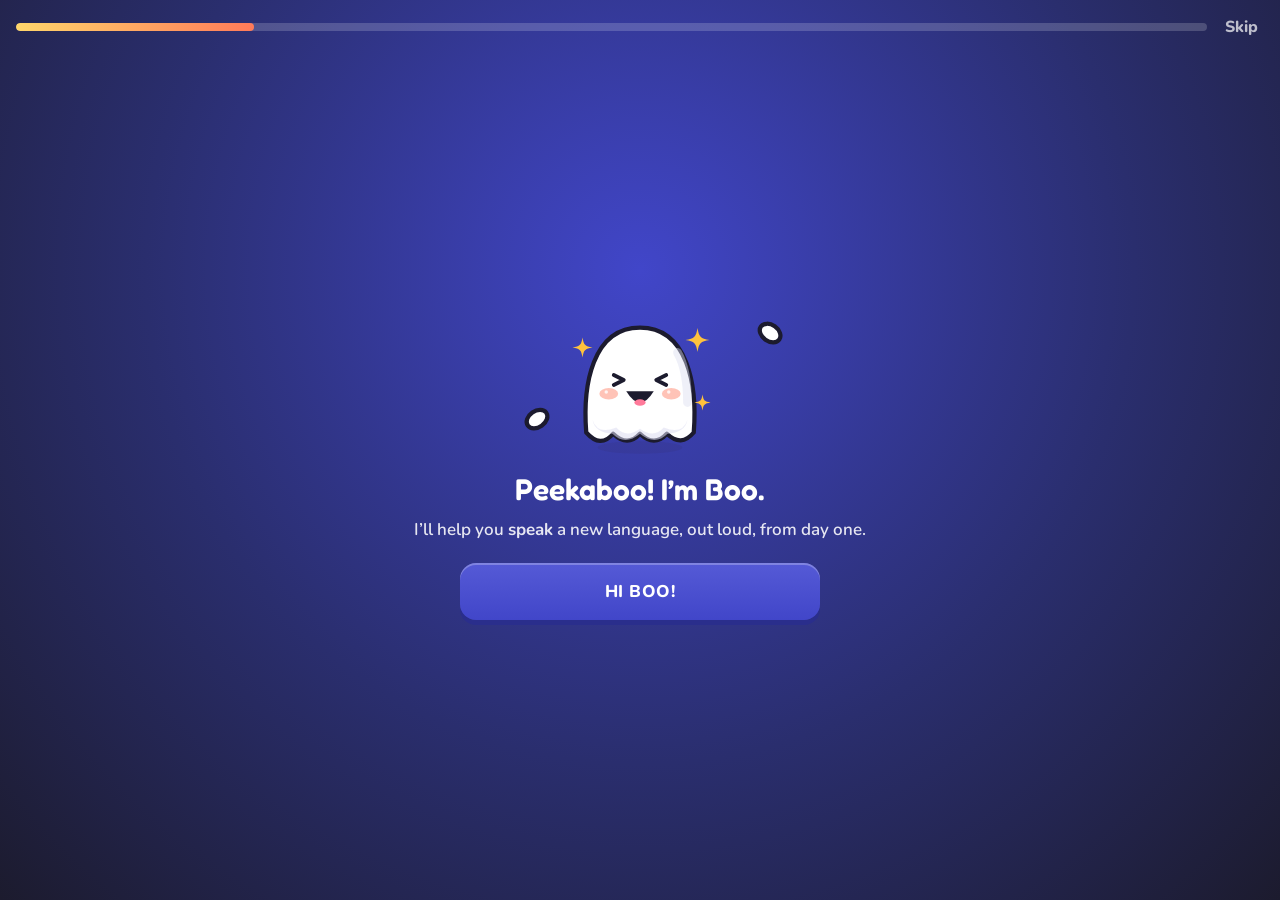
==== commit eb4fd94f: "Rename to GabBoo with tagline Peek. Speak. Repeat.; Boo swoops in on the splash screen; sentences st" ====
--- a/index.html
+++ b/index.html
@@ -1,9 +1,9 @@
 <!doctype html><html lang="en"><head><meta charset="utf-8">
 <meta name="viewport" content="width=device-width, initial-scale=1, viewport-fit=cover">
-<meta name="theme-color" content="#1C1B2E"><meta name="description" content="Speakaboo: a free, talk-first way to learn languages with a cheeky Boo buddy who listens, laughs and helps.">
-<title>Speakaboo: Talk your way to fluent</title>
+<meta name="theme-color" content="#1C1B2E"><meta name="description" content="GabBoo: a free, talk-first way to learn languages with a friendly Boo buddy who listens and helps.">
+<title>GabBoo: Peek. Speak. Repeat.</title>
 <link rel="manifest" href="manifest.webmanifest"><link rel="icon" href="icon-192.png"><link rel="apple-touch-icon" href="apple-touch-icon.png">
-<meta name="apple-mobile-web-app-capable" content="yes"><meta name="mobile-web-app-capable" content="yes"><meta name="apple-mobile-web-app-title" content="Speakaboo">
+<meta name="apple-mobile-web-app-capable" content="yes"><meta name="mobile-web-app-capable" content="yes"><meta name="apple-mobile-web-app-title" content="GabBoo">
 <meta name="apple-mobile-web-app-status-bar-style" content="default">
 <script src="config.js"></script>
 <script>try{var t=localStorage.getItem("speakaboo.theme");if(t==="light"||t==="dark")document.documentElement.setAttribute("data-theme",t)}catch(e){}</script>
--- a/styles.css
+++ b/styles.css
@@ -1281,7 +1281,6 @@
 html.sound-first .teach > .badge-new { order: -4; } html.sound-first .teach > figure.panel, html.sound-first .teach > .pic-hero { order: -3; }
 html.sound-first .teach > .rom { order: -2; font-size: clamp(26px, 8.5vw, 42px); color: var(--ink); overflow-wrap: anywhere; max-width: 100%; line-height: 1.15; }
 html.sound-first .glyph-btn { padding: 8px 18px; border-bottom-width: 4px; } html.sound-first .glyph-btn .big, html.sound-first .glyph-btn .big.long { font-size: 26px !important; opacity: .8; }
-html.sound-first .glyph-btn small::after { content: ' · how it’s written'; color: var(--ink-2); font-weight: 600; }
 html.sound-first .pn-bub { display: flex; flex-direction: column-reverse; } html.sound-first .pn-bub small { font: 800 19px var(--font-display); color: #1C1B2E; } html.sound-first .pn-bub .script { font-size: 13px; font-weight: 700; opacity: .6; }
 html.sound-first .opt > span, html.sound-first .ctx-opts .opt > span { display: flex; flex-direction: column-reverse; align-items: flex-start; }
 html.sound-first .opt.script > span { font-size: 14px; } html.sound-first .opt-rom { font: 800 18px var(--font-body) !important; color: var(--ink) !important; } html.sound-first .ctx-opts .opt .script { font-size: 14px; opacity: .7; }
@@ -1601,3 +1600,161 @@
 .wd-sound { padding: 10px 0 4px; border-bottom: 1px solid var(--line); } .wd-sound small { display: block; color: var(--ink-2); font-weight: 700; margin-bottom: 6px; text-align: center; }
 .wd-chars { display: flex; flex-wrap: wrap; gap: 8px; justify-content: center; } .wd-chars .hear { min-width: 48px; height: 48px; padding: 0 12px; } .wd-chars .script { font-size: 22px; font-weight: 800; color: var(--ink); }
 .prompt .hear.words, .glyph-btn + .hear.words { align-self: center; margin-inline-start: 8px; }
+
+/* Pronunciation lines (romaji, pinyin, respelling) next to every line of the language */
+.ex-line > span { display: flex; flex-direction: column; gap: 1px; } .ex-line .script { order: 1; } .ex-line .ex-rom { order: 3; font: 800 15px var(--font-body); color: var(--ink); } .ex-line .ex-en { order: 4; }
+html.sound-first .ex-line .ex-rom { order: 0; font-size: 17px; } html.sound-first .ex-line .script { font-size: 15px; }
+.tip-chip { display: flex; flex-direction: column; align-items: flex-start; gap: 1px; } .tip-chip .wt-rom { font-size: 14px; color: var(--ink); }
+.wt { display: inline-flex; flex-direction: column; align-items: center; justify-content: center; line-height: 1.2; }
+.wt-rom { display: block; font: 700 12px var(--font-body); color: var(--ink2); }
+html.sound-first .wt.script { flex-direction: column-reverse; } html.sound-first .wt-rom { font-size: 15px; color: var(--ink); font-weight: 800; }
+.blank-rom { display: block; margin: -6px 0 6px; font: 800 16px var(--font-body); color: var(--ink); }
+.ask-rom { color: var(--ink); }
+
+/* Real Talk: after a pick, just highlight the right answer clearly */
+.rt-opt.was { border-color: var(--jade) !important; background: var(--jade-soft) !important; box-shadow: 0 0 0 3px var(--jade); }
+.rt-opt.was, .rt-opt.was * { color: var(--ink); }
+
+/* Speak step: one line to say, Boo, one big mic (simple, Boo-led) */
+.sp2 { display: flex; flex-direction: column; align-items: center; gap: 10px; text-align: center; }
+.sp2-bubble { position: relative; display: flex; align-items: center; gap: 12px; width: 100%; max-width: 420px; padding: 16px 18px; border: 2px solid var(--line); border-radius: 22px; background: var(--surface); }
+.sp2-bubble::after { content: ""; position: absolute; left: 50%; bottom: -10px; width: 16px; height: 16px; background: var(--surface); border-right: 2px solid var(--line); border-bottom: 2px solid var(--line); transform: translateX(-50%) rotate(45deg); }
+.sp2-btns { display: flex; flex-direction: column; gap: 8px; flex: none; }
+.sp2-text { flex: 1; min-width: 0; text-align: center; }
+.sp2-rom { font: 800 24px var(--font-display); color: var(--ink); line-height: 1.25; }
+.sp2 .speak-target { font-size: 22px !important; opacity: .8; line-height: 1.4; }
+.sp2-en { color: var(--ink-2); font-weight: 600; margin-top: 4px; }
+.sp2-boo { width: 140px; height: 140px; margin: 2px 0; }
+.mic-pill { position: relative; display: flex; align-items: center; justify-content: center; gap: 12px; width: min(100%, 300px); height: 68px; border: 0; border-radius: 20px; background: var(--berry); color: var(--on-berry); box-shadow: 0 6px 0 var(--berry-deep); cursor: pointer; }
+.mic-pill:active { transform: translateY(3px); box-shadow: 0 3px 0 var(--berry-deep); }
+.mic-pill svg { width: 30px; height: 30px; }
+.mic-pill .bars { display: none; gap: 4px; align-items: center; height: 32px; }
+.mic-pill .bars i { width: 5px; height: 12px; border-radius: 3px; background: currentColor; animation: spBar .9s ease-in-out infinite; }
+.mic-pill .bars i:nth-child(2) { animation-delay: .12s; } .mic-pill .bars i:nth-child(3) { animation-delay: .24s; } .mic-pill .bars i:nth-child(4) { animation-delay: .36s; } .mic-pill .bars i:nth-child(5) { animation-delay: .48s; }
+.mic-pill.on .bars { display: flex; }
+@keyframes spBar { 50% { height: 30px; } }
+.sp2 .mic-status { width: 100%; max-width: 360px; font-weight: 600; color: var(--ink-2); }
+.sp2 .mic-status .meter { margin-top: 8px; }
+.sp2-rom { font-size: 20px; } .sp2 .meter { display: none; } .sp2 .meter.on { display: block; }
+/* Real Talk feedback sits below the answers instead of floating over them */
+.rt-fb { position: static; margin-bottom: 16px; }
+.gp-load { display: inline-block; width: 90px; height: 1em; border-radius: 6px; vertical-align: middle; background: linear-gradient(90deg, var(--surface-2) 25%, var(--line) 50%, var(--surface-2) 75%); background-size: 200% 100%; animation: gpShim 1s linear infinite; }
+@keyframes gpShim { to { background-position: -200% 0; } }
+
+/* Short phone screens: tighten every exercise so it fits without scrolling */
+@media (max-height: 820px) {
+  .l-top { padding-top: 6px; padding-bottom: 6px; } .l-top .mascot { width: 40px; height: 40px; }
+  .l-stage { padding: 4px 14px 10px; } .l-inner { gap: 10px; }
+  .l-inner figure.panel { zoom: .66; } .l-inner .scene-wrap { zoom: .7; }
+  .teach .echo, .teach .ex-line:nth-of-type(n+2) { display: none; }
+  .sp2 { gap: 6px; } .sp2-boo { width: 96px; height: 96px; } .sp2-bubble { padding: 12px 14px; }
+  .l-inner .q { margin: 0; }
+}
+@media (max-height: 700px) { .l-inner figure.panel { zoom: .56; } .prompt-row .mascot { width: 56px; height: 56px; } .answer-line { min-height: 40px; } }
+@media (max-height: 820px) { .listen-tools { flex-wrap: nowrap; gap: 6px; } .listen-tools .btn { padding-left: 10px; padding-right: 10px; } .sp2-rom { font-size: 18px; } .sp2 .speak-target { font-size: 19px !important; } .sp2-en { margin-top: 0; } }
+/* Answer bar: Boo sits inside the card so it never covers the answers */
+.l-foot.ok .fb .mascot, .l-foot.bad .fb .mascot { top: 10px !important; left: auto !important; right: 16px; width: 56px !important; height: 56px !important; }
+
+/* Larger text inside exercises (two sizes up) */
+.l-inner .opt, .l-inner .rt-opt { font-size: 20px; } .l-inner .opt small, .l-inner .opt .script { font-size: 17px; }
+.l-inner .q { font-size: 26px; } .l-inner .prompt-text { font-size: 26px; }
+.l-inner .wt { font-size: 22px; } .l-inner .wt small { font-size: 14px; }
+.l-inner .en { font-size: 22px; } .l-inner .ex-line .script { font-size: 20px; }
+@media (max-height: 820px) { .l-inner figure.panel { zoom: .72; } .l-inner .scene-wrap { zoom: .7; } .l-inner { gap: 8px; } }
+@media (max-height: 680px) { .l-inner figure.panel { zoom: .55; } }
+.l-inner .prompt .script, .l-inner .prompt-text.script { font-size: 26px; } .l-inner .opt .script { font-size: 18px; }
+/* Smaller mic on the speaking screen */
+.mic-pill { width: 64px; height: 64px; border-radius: 50%; box-shadow: 0 4px 0 var(--berry-deep); }
+.mic-pill svg { width: 26px; height: 26px; }
+.mic-pill.on { width: 120px; border-radius: 32px; }
+.sp2-boo { width: 120px; height: 120px; }
+
+/* Hear / Slow / Say it / Aa: one row, same size, evenly spaced */
+.listen-tools { flex-wrap: nowrap !important; gap: 8px; }
+.listen-tools > .btn, .listen-tools > .hear { flex: 1 1 0; min-width: 0; height: 46px; min-height: 46px; padding: 0 6px !important; display: inline-flex; align-items: center; justify-content: center; gap: 6px; border-radius: 14px; font-size: 14px; }
+.listen-tools > .hear.words { width: auto; border-radius: 14px; }
+.card-actions { align-items: center; }
+.card-actions > * { height: 48px; min-width: 48px; display: inline-flex; align-items: center; justify-content: center; }
+.card-actions > .btn { padding: 0 20px; }
+.listen-tools { width: 100%; }
+.card-actions > * { min-width: 100px; padding: 0 12px; }
+.listen-tools { flex-wrap: wrap !important; }
+.listen-tools .say-res { flex: 0 0 100%; text-align: center; font-weight: 700; } .listen-tools .say-res:empty { display: none; }
+.card-actions > .star-btn { min-width: 48px; width: 48px; padding: 0; border-radius: 50%; }
+/* New-word card actions: small and tidy */
+.card-actions { gap: 10px; align-items: center; }
+.card-actions > * { height: 40px; min-height: 40px; min-width: 0; }
+.card-actions > .star-btn { width: 40px; min-width: 40px; padding: 0; border-radius: 50%; }
+.card-actions > .speaker.slow { width: 56px; border-radius: 14px; }
+.card-actions > .say-it { min-height: 40px; padding: 0 16px; border-radius: 14px; font-size: 15px; }
+.card-actions > .say-it svg { width: 18px; height: 18px; }
+.card-actions > .speaker.slow { width: 56px !important; height: 40px !important; min-height: 40px !important; }
+.card-actions > .star-btn { width: 40px !important; height: 40px !important; }
+/* Halfway popup: sits in the middle from the first frame, fades in and out */
+.halfway { position: fixed; inset: 0; margin: auto; width: max-content; height: max-content; transform: none; animation: hwIn .35s ease-out both; pointer-events: none; }
+.halfway.out { transform: none; opacity: 0; transition: opacity .3s; }
+@keyframes hwIn { from { opacity: 0; } to { opacity: 1; } }
+
+/* Me tab: simple collapsed list */
+.me-list { display: flex; flex-direction: column; gap: 8px; }
+.me-group { background: var(--surface); border: 2px solid var(--line); border-radius: 18px; overflow: hidden; }
+.me-group > summary { list-style: none; cursor: pointer; padding: 16px 18px; font: 600 18px var(--font-display); color: var(--ink); display: flex; justify-content: space-between; align-items: center; }
+.me-group > summary::-webkit-details-marker { display: none; }
+.me-group > summary::after { content: "›"; font-size: 26px; color: var(--ink-2); transition: transform .2s; }
+.me-group[open] > summary::after { transform: rotate(90deg); }
+.me-body { padding: 0 18px 18px; display: flex; flex-direction: column; gap: 12px; }
+.report-link { display: block; text-align: center; margin-top: 10px; font-size: 14px; color: var(--ink-2); text-decoration: underline; }
+#offline-note { position: fixed; top: calc(8px + env(safe-area-inset-top, 0px)); left: 50%; transform: translateX(-50%); z-index: 300; background: var(--ink); color: var(--bg); padding: 8px 14px; border-radius: 999px; font-size: 14px; font-weight: 700; max-width: calc(100% - 24px); text-align: center; }
+/* Welcome screens: typed text must be readable */
+.ob .input, .ob select.input, .ob-form .input { color: #1C1B2E !important; background: #fff !important; }
+.ob .input::placeholder { color: #6B6A80; }
+/* Today: Continue card sits above the phrases without being covered */
+.journey-card + .moment { margin-top: 14px; }
+.sky + .journey-card { position: relative; z-index: 4; margin-top: -28px; }
+
+/* Talk: scene role-play */
+.tk { display: flex; flex-direction: column; gap: 14px; padding: 16px; max-width: 560px; margin: 0 auto; }
+.tk-h { font: 600 30px var(--font-display); margin: 4px 0 0; } .tk-sub { color: var(--ink-2); margin: 0 0 6px; font-size: 17px; }
+.tk-list { display: flex; flex-direction: column; gap: 10px; }
+.tk-card { display: flex; align-items: center; gap: 14px; width: 100%; text-align: start; padding: 12px 16px; border: 2px solid var(--line); border-radius: 20px; background: var(--surface); color: var(--ink); }
+.tk-card .mascot { width: 52px; height: 52px; flex: none; } .tk-ct { flex: 1; display: flex; flex-direction: column; } .tk-ct b { font: 600 19px var(--font-display); } .tk-ct small { color: var(--ink-2); font-size: 15px; }
+.tk-go { font-size: 28px; color: var(--ink-2); }
+.tk-top { display: flex; align-items: center; gap: 12px; } .tk-bar { flex: 1; height: 12px; border-radius: 6px; background: var(--surface-2); overflow: hidden; } .tk-bar i { display: block; height: 100%; background: var(--berry); border-radius: 6px; transition: width .4s; } .tk-n { font-weight: 800; color: var(--ink-2); }
+.tk-npc { display: flex; align-items: flex-end; gap: 10px; }
+.tk-boo { width: 92px; height: 92px; flex: none; }
+.tk-line { position: relative; flex: 1; min-width: 0; padding: 14px 16px; border: 2px solid var(--line); border-radius: 20px 20px 20px 6px; background: var(--surface); }
+.tk-who { font-weight: 800; color: var(--berry-text, var(--berry)); text-transform: uppercase; letter-spacing: .04em; font-size: 12px; }
+.tk-t { font-size: 26px; line-height: 1.35; font-weight: 600; } .tk-r { font: 800 17px var(--font-display); color: var(--ink); } .tk-en { color: var(--ink-2); font-size: 16px; margin-top: 2px; }
+.tk-btns { display: flex; gap: 8px; margin-top: 10px; }
+.tk-q { font-weight: 800; color: var(--ink-2); margin: 4px 0 0; }
+.tk-chips { display: flex; flex-direction: column; gap: 8px; }
+.tk-chip { display: flex; flex-direction: column; text-align: start; gap: 1px; padding: 12px 16px; border: 2px solid var(--line); border-radius: 18px; background: var(--surface); color: var(--ink); }
+.tk-chip .script { font-size: 22px; font-weight: 600; } .tk-chip small { color: var(--ink-2); font-size: 15px; }
+.tk-chip[aria-pressed="true"] { border-color: var(--berry); background: var(--berry-soft, var(--surface-2)); }
+.tk-act { display: flex; justify-content: center; } .tk-st { text-align: center; color: var(--ink-2); font-weight: 600; margin: 0; min-height: 1.4em; }
+#tk-skip { align-self: center; }
+.tk-end { align-items: center; text-align: center; } .tk-end .tk-boo { width: 140px; height: 140px; } .tk-end .stack { width: 100%; max-width: 320px; }
+/* Scenes: compact so the mic is always visible without scrolling */
+.tk { gap: 10px; padding: 12px 16px; }
+.tk-boo { width: 76px; height: 76px; } .tk-t { font-size: 22px; } .tk-r { font-size: 16px; } .tk-en { font-size: 15px; }
+.tk-line { padding: 10px 14px; } .tk-btns { margin-top: 6px; }
+.tk-chip { padding: 8px 14px; } .tk-chip .script { font-size: 20px; } .tk-chip small { font-size: 14px; }
+.tk-end .tk-boo { width: 140px; height: 140px; }
+.tk-h2 { font: 600 20px var(--font-display); margin: 12px 0 0; }
+
+/* Splash: Boo flies in from a corner with the book, gives a peeky smile, settles in the middle */
+#splash { overflow: hidden; }
+.sp-boo { width: 132px; height: 132px; animation: spFly 2.4s cubic-bezier(.3, .8, .3, 1) both, spBob 2.6s ease-in-out 2.4s infinite; will-change: transform; }
+@keyframes spFly {
+  0% { transform: translate(-70vw, -62vh) rotate(-40deg) scale(.3); }
+  36% { transform: translate(12vw, 10vh) rotate(10deg) scale(1.9); }
+  44% { transform: translate(12vw, 10vh) rotate(-5deg) scale(2); }
+  51% { transform: translate(12vw, 10vh) rotate(4deg) scale(1.95); }
+  72% { transform: translate(0, -16px) rotate(0) scale(1.12); }
+  86% { transform: translate(0, 4px) rotate(0) scale(.97); }
+  100% { transform: none; }
+}
+.sp-bubble { position: absolute; top: 24%; left: 56%; padding: 8px 18px; border-radius: 20px 20px 20px 4px; background: #FFF2E1; color: #1C1B2E; font: 600 30px var(--font-display); opacity: 0; transform: scale(.4); animation: spBubble 1s .7s both; }
+@keyframes spBubble { 0% { opacity: 0; transform: scale(.4) rotate(-8deg); } 20% { opacity: 1; transform: scale(1.1) rotate(4deg); } 70% { opacity: 1; transform: scale(1) rotate(0); } 100% { opacity: 0; transform: scale(.9) translateY(-8px); } }
+.sp-word { animation-delay: 1.9s !important; } .sp-tag { animation-delay: 2.1s !important; }
+@media (prefers-reduced-motion: reduce) { .sp-boo { animation: none; } .sp-bubble { display: none; } .sp-word, .sp-tag { animation-delay: .1s !important; } }
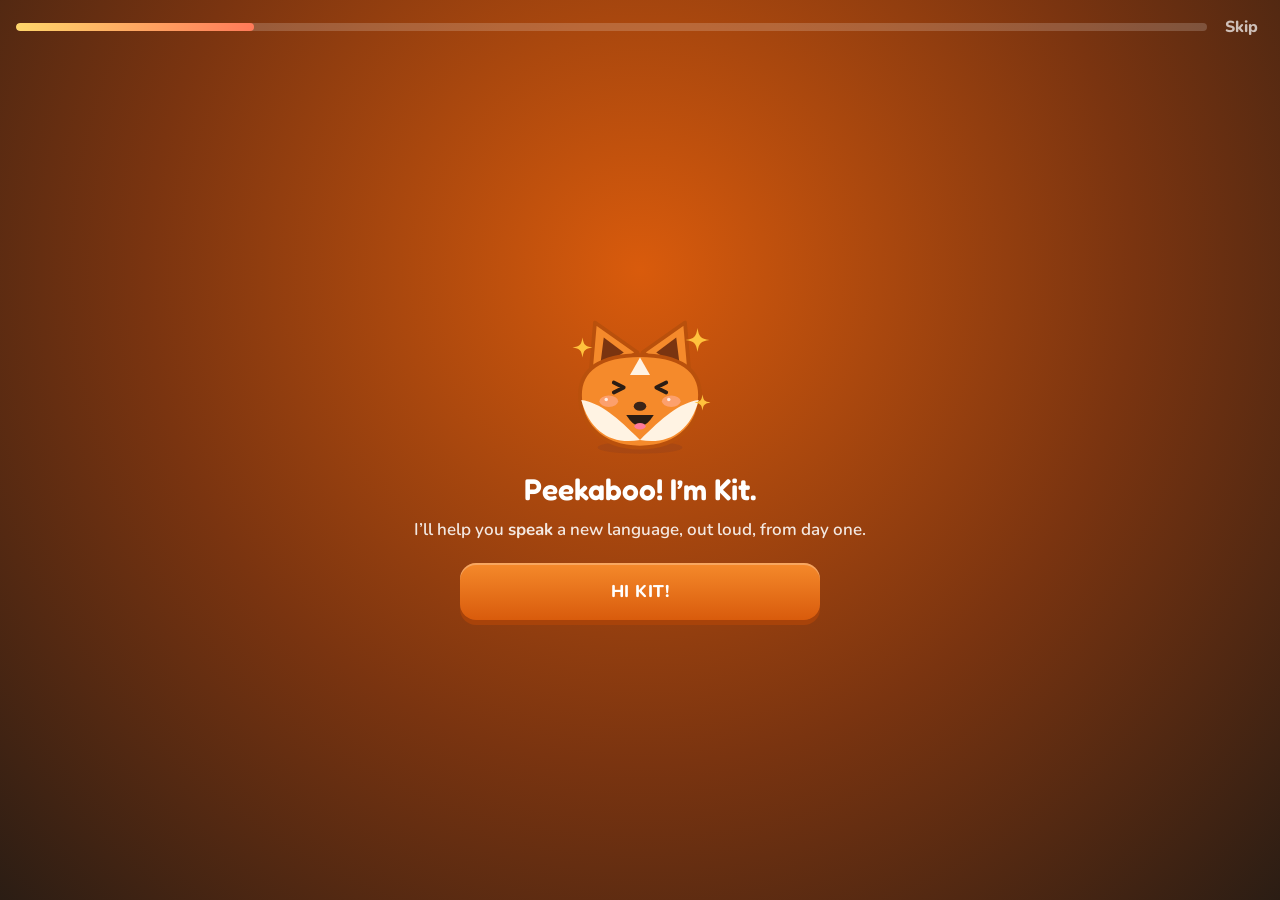
==== commit dd224ade: "Fox teacher Kit and animal friends; orange palette; light theme only; far fewer buttons while learni" ====
--- a/index.html
+++ b/index.html
@@ -1,12 +1,12 @@
-<!doctype html><html lang="en"><head><meta charset="utf-8">
+<!doctype html><html lang="en" data-theme="light"><head><meta charset="utf-8">
 <meta name="viewport" content="width=device-width, initial-scale=1, viewport-fit=cover">
-<meta name="theme-color" content="#1C1B2E"><meta name="description" content="GabBoo: a free, talk-first way to learn languages with a friendly Boo buddy who listens and helps.">
+<meta name="theme-color" content="#2B1D14"><meta name="description" content="GabBoo: a free, talk-first way to learn languages with a friendly Boo buddy who listens and helps.">
 <title>GabBoo: Peek. Speak. Repeat.</title>
 <link rel="manifest" href="manifest.webmanifest"><link rel="icon" href="icon-192.png"><link rel="apple-touch-icon" href="apple-touch-icon.png">
 <meta name="apple-mobile-web-app-capable" content="yes"><meta name="mobile-web-app-capable" content="yes"><meta name="apple-mobile-web-app-title" content="GabBoo">
 <meta name="apple-mobile-web-app-status-bar-style" content="default">
 <script src="config.js"></script>
-<script>try{var t=localStorage.getItem("speakaboo.theme");if(t==="light"||t==="dark")document.documentElement.setAttribute("data-theme",t)}catch(e){}</script>
+
 <link rel="stylesheet" href="styles.css">
 </head><body>
 <link rel="preconnect" href="https://fonts.googleapis.com">
--- a/styles.css
+++ b/styles.css
@@ -3,9 +3,9 @@
    Light palette on :root; dark redefined for system + explicit toggle.
    ========================================================= */
 :root {
-  --bg: #F7F4EE;  --surface: #FFFFFF;  --surface-2: #EFEBE3;  --line: #E3DDD0;
-  --ink: #1C1B2E; --ink-2: #5D5A72;
-  --berry: #4146C9; --berry-deep: #2A2E8C; --berry-soft: #E8E9FC; --on-berry: #FFFFFF; --berry-text: #3A3FB8; --pink: #FF7A59;
+  --bg: #FFF8F0;  --surface: #FFFFFF;  --surface-2: #EFEBE3;  --line: #E3DDD0;
+  --ink: #2B1D14; --ink-2: #6B5A4E;
+  --berry: #D95B0C; --berry-deep: #A8430A; --berry-soft: #FFE9D6; --on-berry: #FFFFFF; --berry-text: #B84A08; --pink: #FF7A59;
   --jade: #12805A;  --jade-deep: #0A5C40; --jade-soft: #DDF5EA;          /* correct */
   --gold: #FFC23D;  --gold-deep: #D99A00; --gold-soft: #FFF1C9; --gold-ink: #6A4A00; /* XP, stars */
   --coral: #D64545; --coral-soft: #FFE5E0;                               /* incorrect */
@@ -29,7 +29,7 @@
   :root:not([data-theme="light"]) {
     color-scheme: dark;
     --bg: #11111C; --surface: #1A1A29; --surface-2: #232336; --line: #31314A; --ink: #F4F1EA; --ink-2: #A7A4BC;
-    --berry: #8D92FF; --berry-deep: #5A5FE0; --berry-soft: #26285A; --on-berry: #11111C; --berry-text: #A9ADFF; --pink: #FF9473;
+    --berry: #FFB27A; --berry-deep: #F0803A; --berry-soft: #4A2A14; --on-berry: #11111C; --berry-text: #FFC79A; --pink: #FF9473;
     --jade: #5FDDB0; --jade-deep: #2FA27D; --jade-soft: #173E33;
     --gold: #FFD35E; --gold-deep: #C99A1E; --gold-soft: #3F3312; --gold-ink: #FFE39A;
     --coral: #FF8A8A; --coral-soft: #4A2228; --sky: #5FCFC5; --sky-soft: #173A38; --on-sky: #11111C; --ember: #FF9473;
@@ -39,7 +39,7 @@
 :root[data-theme="dark"] {
   color-scheme: dark;
   --bg: #11111C; --surface: #1A1A29; --surface-2: #232336; --line: #31314A; --ink: #F4F1EA; --ink-2: #A7A4BC;
-  --berry: #8D92FF; --berry-deep: #5A5FE0; --berry-soft: #26285A; --on-berry: #11111C; --berry-text: #A9ADFF; --pink: #FF9473;
+  --berry: #FFB27A; --berry-deep: #F0803A; --berry-soft: #4A2A14; --on-berry: #11111C; --berry-text: #FFC79A; --pink: #FF9473;
   --jade: #5FDDB0; --jade-deep: #2FA27D; --jade-soft: #173E33;
   --gold: #FFD35E; --gold-deep: #C99A1E; --gold-soft: #3F3312; --gold-ink: #FFE39A;
   --coral: #FF8A8A; --coral-soft: #4A2228; --sky: #5FCFC5; --sky-soft: #173A38; --on-sky: #11111C; --ember: #FF9473;
@@ -672,7 +672,7 @@
 .plot .script { font-weight: 800; font-size: 15px; max-width: 100%; overflow: hidden; text-overflow: ellipsis; white-space: nowrap; }
 .plot small { font-size: 11px; color: var(--ink-2); font-weight: 600; max-width: 100%; overflow: hidden; text-overflow: ellipsis; white-space: nowrap; }
 .water-row { display: flex; align-items: center; gap: 10px; justify-content: space-between; background: var(--sky-soft); border-radius: 14px; padding: 10px 12px; margin-bottom: 10px; } .water-row p { margin: 0; }
-.btn.sky { background: var(--sky); color: #fff; box-shadow: 0 4px 0 #4F3AA8; }
+.btn.sky { background: var(--sky); color: #fff; box-shadow: 0 4px 0 #A8430A; }
 .garden-empty { display: flex; gap: 10px; align-items: center; } .garden-empty .plant { width: 80px; height: 80px; flex: none; }
 .oops-sent { display: flex; flex-wrap: wrap; gap: 8px; justify-content: center; margin: 18px 0 6px; }
 .oops-w { display: inline-flex; align-items: center; gap: 6px; font-size: 22px; font-weight: 700; padding: 10px 14px; border-radius: 14px; border: 2px solid var(--line); border-bottom-width: 5px; background: var(--surface); }
@@ -721,7 +721,7 @@
 .stage-btn { display: flex; align-items: center; gap: 10px; text-align: start; border: 0; border-radius: 20px; padding: 12px; min-height: 64px; color: #fff; }
 .stage-btn svg { width: 28px; height: 28px; flex: none; } .stage-btn b { display: block; font: 600 16px var(--font-display); } .stage-btn small { opacity: .9; font-weight: 600; font-size: 12px; line-height: 1.2; display: block; }
 .stage-btn.talk { background: var(--berry); box-shadow: 0 5px 0 var(--berry-deep); }
-.stage-btn.next { background: var(--sky); box-shadow: 0 5px 0 #4F3AA8; }
+.stage-btn.next { background: var(--sky); box-shadow: 0 5px 0 #A8430A; }
 .stage-btn:active { transform: translateY(4px); box-shadow: none; }
 @media (max-width: 380px) { .stage-actions { grid-template-columns: 1fr; } }
 .mood-card { padding: 10px 12px; border-radius: 22px; } .mood-q .mascot { display: none; } .mood-q b { font-size: 15px; } .mood .art { width: 40px; height: 40px; }
@@ -729,7 +729,7 @@
 .season-tag { font: 700 12px var(--font-body); letter-spacing: .08em; text-transform: uppercase; color: #fff; background: var(--berry); border-radius: 999px; padding: 4px 12px; transform: rotate(-2deg); }
 .season-head b { font: 600 22px var(--font-display); margin-top: 6px; } .season-head small { color: var(--ink-2); font-weight: 600; }
 .ep { --ep: var(--berry); --ep-soft: var(--berry-soft); --ep-deep: var(--berry-deep); position: relative; margin: 34px 0 6px; padding: 14px 14px 16px; border-radius: 26px; background: var(--surface); border: 2px solid var(--line); box-shadow: 0 6px 0 var(--line); }
-.ep.c1 { --ep: var(--sky); --ep-soft: var(--sky-soft); --ep-deep: #4F3AA8; } .ep.c2 { --ep: var(--jade); --ep-soft: var(--jade-soft); --ep-deep: var(--jade-deep); } .ep.c3 { --ep: #E0A100; --ep-soft: #FFF3CC; --ep-deep: #B07D00; }
+.ep.c1 { --ep: var(--sky); --ep-soft: var(--sky-soft); --ep-deep: #A8430A; } .ep.c2 { --ep: var(--jade); --ep-soft: var(--jade-soft); --ep-deep: var(--jade-deep); } .ep.c3 { --ep: #E0A100; --ep-soft: #FFF3CC; --ep-deep: #B07D00; }
 .ep::before { content: ""; position: absolute; left: 18px; right: 18px; top: -2px; height: 6px; border-radius: 0 0 6px 6px; background: var(--ep); }
 .ep.now { border-color: var(--ep); box-shadow: 0 6px 0 var(--ep-deep); }
 .ep.locked { opacity: .8; }
@@ -752,7 +752,7 @@
 .win-tip { position: absolute; left: 50%; top: -26px; transform: translateX(-50%); background: var(--ink); color: var(--bg); font: 700 11px var(--font-body); padding: 3px 8px; border-radius: 999px; white-space: nowrap; }
 .win:active { transform: scale(.92); }
 .node-sheet { display: flex; gap: 14px; align-items: flex-start; } .node-sheet .mascot { width: 92px; height: 92px; flex: none; }
-.ns-body { flex: 1; display: flex; flex-direction: column; gap: 8px; } .ns-body b { font: 600 20px var(--font-display); } .ns-body p { margin: 0; color: var(--ink-2); font-weight: 600; } .ns-body .btn { background: var(--berry); color: #fff; box-shadow: 0 4px 0 var(--berry-deep); } .node-sheet.locked .ns-body .btn { background: var(--sky); box-shadow: 0 4px 0 #4F3AA8; }
+.ns-body { flex: 1; display: flex; flex-direction: column; gap: 8px; } .ns-body b { font: 600 20px var(--font-display); } .ns-body p { margin: 0; color: var(--ink-2); font-weight: 600; } .ns-body .btn { background: var(--berry); color: #fff; box-shadow: 0 4px 0 var(--berry-deep); } .node-sheet.locked .ns-body .btn { background: var(--sky); box-shadow: 0 4px 0 #A8430A; }
 @media (prefers-color-scheme: dark) { :root:not([data-theme="light"]) .boo-stage { --stage-a: #1A1A29; --stage-b: #232336; border-color: var(--line); } }
 :root[data-theme="dark"] .boo-stage { --stage-a: #1A1A29; --stage-b: #232336; border-color: var(--line); }
 /* Floating dock with a big Talk button in the middle */
@@ -844,7 +844,7 @@
 .call-btns { display: flex; gap: 22px; margin-top: auto; padding-top: 10px; }
 .call-b { width: 72px; height: 72px; border-radius: 50%; border: 0; display: flex; flex-direction: column; align-items: center; justify-content: center; gap: 2px; background: var(--surface); color: var(--ink-2); box-shadow: 0 4px 0 var(--line); }
 .call-b svg { width: 26px; height: 26px; } .call-b small { font-size: 11px; font-weight: 800; }
-.call-b.mic { background: var(--sky); color: #fff; box-shadow: 0 4px 0 #4F3AA8; } .call-screen.listening .call-b.mic { background: var(--jade); box-shadow: 0 4px 0 var(--jade-deep); }
+.call-b.mic { background: var(--sky); color: #fff; box-shadow: 0 4px 0 #A8430A; } .call-screen.listening .call-b.mic { background: var(--jade); box-shadow: 0 4px 0 var(--jade-deep); }
 .call-b.end { background: #E5484D; color: #fff; box-shadow: 0 4px 0 #A12A2F; }
 .call-type { display: flex; gap: 8px; width: 100%; max-width: 460px; } .call-type .input { flex: 1; } .call-note { font-size: 12.5px; color: var(--ink-2); text-align: center; margin: 0; max-width: 420px; }
 .call-award { position: fixed; top: 40%; left: 50%; transform: translateX(-50%); background: var(--gold); color: #3E2A00; font-weight: 800; padding: 8px 16px; border-radius: 999px; animation: bubblePop 0.56s cubic-bezier(.3, 1.6, .5, 1); z-index: 2; }
@@ -887,7 +887,7 @@
 body { background: radial-gradient(1200px 600px at 110% -10%, #FFE6CC 0, transparent 60%), radial-gradient(900px 500px at -20% 110%, #D7EEF2 0, transparent 60%), var(--bg); }
 @media (prefers-color-scheme: dark) { :root:not([data-theme="light"]) body { background: var(--bg); } }
 :root[data-theme="dark"] body { background: var(--bg); }
-.btn.primary { background: linear-gradient(180deg, #555AD6, var(--berry)); box-shadow: 0 5px 0 var(--berry-deep), inset 0 2px 0 rgb(255 255 255 / .25); }
+.btn.primary { background: linear-gradient(180deg, #F58A2B, var(--berry)); box-shadow: 0 5px 0 var(--berry-deep), inset 0 2px 0 rgb(255 255 255 / .25); }
 .btn:active { transform: translateY(3px) scale(.98); }
 .tab.tab-in { animation: tabIn 0.45s cubic-bezier(.2, .9, .3, 1.15); }
 @keyframes tabIn { from { opacity: 0; transform: translateY(14px) scale(.985); } }
@@ -963,8 +963,8 @@
 #modal .panel { animation: bubblePop 0.56s cubic-bezier(.3, 1.6, .5, 1); }
 @media (prefers-reduced-motion: reduce) { *, *::before, *::after { animation-duration: .01ms !important; animation-iteration-count: 1 !important; transition-duration: .01ms !important; } }
 
-.stage-btn.talk { background: linear-gradient(180deg, #555AD6, #4146C9); box-shadow: 0 5px 0 #1C1B2E, inset 0 2px 0 rgb(255 255 255 / .25); }
-.stage-btn.next { background: linear-gradient(180deg, #FF9473, #FF7A59); color: #1C1B2E; box-shadow: 0 5px 0 #2A2E8C, inset 0 2px 0 rgb(255 255 255 / .25); }
+.stage-btn.talk { background: linear-gradient(180deg, #F58A2B, #D95B0C); box-shadow: 0 5px 0 #2B1D14, inset 0 2px 0 rgb(255 255 255 / .25); }
+.stage-btn.next { background: linear-gradient(180deg, #FF9473, #FF7A59); color: #2B1D14; box-shadow: 0 5px 0 #A8430A, inset 0 2px 0 rgb(255 255 255 / .25); }
 .stage-btn.call { background: linear-gradient(180deg, #FF8585, #FF6B6B); box-shadow: 0 5px 0 #C94848, inset 0 2px 0 rgb(255 255 255 / .3); }
 .stage-btn svg { transition: transform .2s; } .stage-btn:hover svg { transform: rotate(-10deg) scale(1.1); }
 
@@ -981,7 +981,7 @@
 .ex-line { display: flex; align-items: center; gap: 10px; width: 100%; max-width: 420px; margin: 4px auto 0; text-align: start; border: 0; background: var(--sky-soft); color: var(--ink); border-radius: 16px; padding: 10px 12px; }
 .ex-line svg { width: 22px; height: 22px; color: var(--sky); flex: none; } .ex-line .script { font-size: 18px; font-weight: 700; display: block; } .ex-line small { color: var(--ink-2); font-weight: 600; }
 #splash { position: fixed; inset: 0; z-index: 200; display: flex; flex-direction: column; align-items: center; justify-content: center; gap: 6px;
-  background: radial-gradient(circle at 50% 42%, #4146C9 0, #2A2E6E 45%, #1C1B2E 100%); transition: opacity .55s ease, transform .55s ease; }
+  background: radial-gradient(circle at 50% 42%, #D95B0C 0, #7A3410 45%, #2B1D14 100%); transition: opacity .55s ease, transform .55s ease; }
 #splash.out { opacity: 0; transform: scale(1.04); pointer-events: none; }
 .sp-glow { position: absolute; width: 260px; height: 260px; border-radius: 50%; background: radial-gradient(circle, rgb(255 214 107 / .28), transparent 65%); top: calc(50% - 190px); animation: spGlow 2.4s ease-in-out infinite; }
 @keyframes spGlow { 50% { transform: scale(1.12); opacity: .75; } }
@@ -990,7 +990,7 @@
 @keyframes spFloat { from { opacity: 0; transform: translateY(26px) scale(.9); } }
 @keyframes spBob { 50% { transform: translateY(-6px); } }
 .sp-word { font: 600 34px var(--font-display); color: #FFF2E1; letter-spacing: .02em; animation: spText 0.7s .25s cubic-bezier(.22, 1, .36, 1) both; }
-.sp-tag { font: 700 13px var(--font-body); color: #8D92FF; letter-spacing: .18em; text-transform: uppercase; animation: spText 0.7s .4s cubic-bezier(.22, 1, .36, 1) both; }
+.sp-tag { font: 700 13px var(--font-body); color: #FFB27A; letter-spacing: .18em; text-transform: uppercase; animation: spText 0.7s .4s cubic-bezier(.22, 1, .36, 1) both; }
 @keyframes spText { from { opacity: 0; transform: translateY(10px); letter-spacing: .3em; } }
 /* v4: simple segmented episode progress */
 .ep-row.segs { display: flex; align-items: center; gap: 6px; margin-top: 14px; }
@@ -1015,7 +1015,7 @@
 /* v5: simpler home, louder feelings */
 .stage-actions.v5 { display: flex; flex-direction: column; gap: 10px; grid-template-columns: none; }
 .stage-go { display: flex; align-items: center; justify-content: space-between; gap: 12px; width: 100%; border: 0; border-radius: 22px; padding: 14px 16px 14px 20px; text-align: start; color: #fff;
-  background: linear-gradient(180deg, #555AD6, #4146C9); box-shadow: 0 5px 0 #1C1B2E, inset 0 2px 0 rgb(255 255 255 / .25); transition: transform .15s; }
+  background: linear-gradient(180deg, #F58A2B, #D95B0C); box-shadow: 0 5px 0 #2B1D14, inset 0 2px 0 rgb(255 255 255 / .25); transition: transform .15s; }
 .stage-go b { display: block; font: 600 20px var(--font-display); } .stage-go small { display: block; opacity: .85; font-weight: 600; font-size: 13px; }
 .stage-go .go-ic { width: 44px; height: 44px; flex: none; animation: goNudge 2.4s ease-in-out infinite; }
 @keyframes goNudge { 0%, 70%, 100% { transform: none; } 80% { transform: translateX(4px); } 90% { transform: translateX(-1px); } }
@@ -1070,7 +1070,7 @@
 .rt-meter { flex: 1; display: flex; align-items: center; gap: 8px; position: relative; } .rt-meter b { font: 800 15px var(--font-body); min-width: 26px; }
 .rt-bar { flex: 1; height: 12px; border-radius: 99px; background: var(--line); overflow: hidden; }
 .rt-bar i { display: block; height: 100%; width: 50%; border-radius: 99px; background: linear-gradient(90deg, #FFB3B3, #FF6B6B); transition: width .6s cubic-bezier(.3, 1.4, .5, 1); }
-.rt-bar i.hi { background: linear-gradient(90deg, #A9ADFF, #2BB673); } .rt-bar i.lo { background: linear-gradient(90deg, #C9C2D6, #8C8696); }
+.rt-bar i.hi { background: linear-gradient(90deg, #FFC79A, #2BB673); } .rt-bar i.lo { background: linear-gradient(90deg, #C9C2D6, #8C8696); }
 .rt-delta { position: absolute; right: 30px; top: -6px; font: 800 16px var(--font-body); animation: deltaUp 1.1s ease-out both; } .rt-delta.up { color: #2BB673; } .rt-delta.down { color: #D64545; }
 @keyframes deltaUp { from { opacity: 0; transform: translateY(8px) scale(.7); } 30% { opacity: 1; transform: translateY(-4px) scale(1.2); } to { opacity: 0; transform: translateY(-22px); } }
 .rt-count { font-weight: 800; color: var(--ink-2); font-size: 14px; }
@@ -1078,7 +1078,7 @@
 .rt-card { animation: stepIn 0.63s cubic-bezier(.22, 1, .36, 1) both; }
 .rt-mode { display: inline-block; font: 800 11px var(--font-body); letter-spacing: .1em; text-transform: uppercase; color: #fff; background: var(--mc); border-radius: 99px; padding: 5px 12px; }
 .rt-ctx { font: 600 18px/1.35 var(--font-display); margin: 10px 0 6px; }
-.rt-tone { margin: 10px 0 4px; } .rt-tone-track { position: relative; height: 8px; border-radius: 99px; background: linear-gradient(90deg, #4146C9, #8D92FF, #FF6B6B); margin: 0 10px; }
+.rt-tone { margin: 10px 0 4px; } .rt-tone-track { position: relative; height: 8px; border-radius: 99px; background: linear-gradient(90deg, #D95B0C, #FFB27A, #FF6B6B); margin: 0 10px; }
 .rt-tone-track i { position: absolute; top: 50%; width: 22px; height: 22px; border-radius: 50%; background: #fff; border: 4px solid var(--ink); transform: translate(-50%, -50%); animation: pop 0.7s cubic-bezier(.3, 1.6, .5, 1); }
 .rt-tone-lbl { display: flex; justify-content: space-between; font-size: 12px; font-weight: 700; color: var(--ink-2); margin-top: 8px; } .rt-tone-lbl .on { color: var(--ink); background: var(--sky-soft); border-radius: 99px; padding: 2px 8px; }
 .rt-scene { display: flex; align-items: flex-end; gap: 10px; margin: 14px 0; }
@@ -1097,34 +1097,34 @@
 .rt-own-row { display: none; gap: 8px; align-items: center; } .rt-own.open .rt-own-row { display: flex; } .rt-own.open .rt-own-toggle { display: none; } .rt-own-row .input { flex: 1; } .rt-own.busy { opacity: .5; pointer-events: none; }
 .rt-fb { position: sticky; bottom: 0; margin-top: 16px; border-radius: 24px; padding: 16px; border: 2px solid; transform: translateY(30px); opacity: 0; transition: .5s cubic-bezier(.22, 1, .36, 1); }
 .rt-fb.in { transform: none; opacity: 1; } .rt-fb.ok { background: #E3F8EE; border-color: #2BB673; } .rt-fb.bad { background: var(--coral-soft); border-color: #FF8A8A; }
-.rt-fb-head { display: flex; align-items: center; justify-content: space-between; gap: 8px; } .rt-fb-head b { font: 600 22px var(--font-display); color: #1C1B2E; }
+.rt-fb-head { display: flex; align-items: center; justify-content: space-between; gap: 8px; } .rt-fb-head b { font: 600 22px var(--font-display); color: #2B1D14; }
 .rt-rate { font: 800 11px var(--font-body); letter-spacing: .06em; text-transform: uppercase; border-radius: 99px; padding: 5px 10px; color: #fff; white-space: nowrap; }
-.rt-rate.r0 { background: #2BB673; } .rt-rate.r1 { background: #4146C9; } .rt-rate.r2 { background: #E0A100; } .rt-rate.r3 { background: #D64545; }
-.rt-why, .rt-said, .rt-story { margin: 8px 0 0; color: #1C1B2E; font-weight: 600; line-height: 1.4; } .rt-story { font-size: 14px; opacity: .85; }
-.rt-alt { margin-top: 10px; background: rgb(255 255 255 / .7); border-radius: 16px; padding: 10px 12px; color: #1C1B2E; } .rt-alt > small { display: block; font-weight: 700; opacity: .75; }
-.rt-alt-line { display: flex; align-items: center; gap: 8px; border: 0; background: none; padding: 4px 0; color: #1C1B2E; text-align: start; } .rt-alt-line svg { width: 22px; height: 22px; color: #4146C9; flex: none; } .rt-alt-line .script { font-size: 20px; font-weight: 800; }
+.rt-rate.r0 { background: #2BB673; } .rt-rate.r1 { background: #D95B0C; } .rt-rate.r2 { background: #E0A100; } .rt-rate.r3 { background: #D64545; }
+.rt-why, .rt-said, .rt-story { margin: 8px 0 0; color: #2B1D14; font-weight: 600; line-height: 1.4; } .rt-story { font-size: 14px; opacity: .85; }
+.rt-alt { margin-top: 10px; background: rgb(255 255 255 / .7); border-radius: 16px; padding: 10px 12px; color: #2B1D14; } .rt-alt > small { display: block; font-weight: 700; opacity: .75; }
+.rt-alt-line { display: flex; align-items: center; gap: 8px; border: 0; background: none; padding: 4px 0; color: #2B1D14; text-align: start; } .rt-alt-line svg { width: 22px; height: 22px; color: #D95B0C; flex: none; } .rt-alt-line .script { font-size: 20px; font-weight: 800; }
 .rt-fb-btns { display: flex; gap: 10px; margin-top: 12px; justify-content: flex-end; } .rt-fb-btns .btn.primary { flex: 1; }
 .rt-end { text-align: center; padding-top: 20px; animation: stepIn 0.7s cubic-bezier(.22, 1, .36, 1) both; } .rt-end .mascot { width: 140px; height: 140px; margin: 0 auto; } .rt-end h2 { font-size: 28px; margin: 8px 0 14px; }
 .rt-end .tiles { display: grid; grid-template-columns: repeat(3, 1fr); gap: 10px; margin-bottom: 18px; } .rt-end .tiles div { background: var(--surface); border: 2px solid var(--line); border-radius: 18px; padding: 10px; } .rt-end .tiles small { display: block; color: var(--ink-2); font-weight: 700; font-size: 12px; } .rt-end .tiles b { font: 600 24px var(--font-display); }
 /* v7: matching subtext, Story Adventure, Letter Explorer */
 .tile .tile-sub { display: block; font: 600 12px var(--font-body); color: var(--ink-2); opacity: .8; margin-top: 2px; }
 .story-banner { display: flex; align-items: center; gap: 12px; width: 100%; text-align: start; border: 0; border-radius: var(--r-lg); padding: 10px 14px; margin: 12px 0 0; color: #FFF2E1;
-  background: radial-gradient(circle at 15% 20%, #4146C9, #1C1B2E 70%); box-shadow: 0 5px 0 #0D0D18; position: relative; overflow: hidden; }
+  background: radial-gradient(circle at 15% 20%, #D95B0C, #2B1D14 70%); box-shadow: 0 5px 0 #0D0D18; position: relative; overflow: hidden; }
 .story-banner::after { content: ''; position: absolute; right: 70px; top: 8px; width: 18px; height: 18px; border-radius: 50%; box-shadow: -5px 3px 0 0 #FFE6A8; opacity: .8; }
 .sb-cast { display: flex; flex: none; } .sb-cast span { width: 34px; height: 34px; margin-inline-end: -12px; display: block; } .sb-cast span:nth-child(2) { margin-top: -10px; }
-.sb-txt { flex: 1; min-width: 0; padding-inline-start: 10px; } .sb-txt small { display: block; color: #A9ADFF; font-weight: 700; font-size: 12px; } .sb-txt b { display: block; font: 600 17px/1.2 var(--font-display); }
-.story-banner em { font-style: normal; font-weight: 800; background: #FFF2E1; color: #1C1B2E; border-radius: 99px; padding: 7px 14px; flex: none; }
+.sb-txt { flex: 1; min-width: 0; padding-inline-start: 10px; } .sb-txt small { display: block; color: #FFC79A; font-weight: 700; font-size: 12px; } .sb-txt b { display: block; font: 600 17px/1.2 var(--font-display); }
+.story-banner em { font-style: normal; font-weight: 800; background: #FFF2E1; color: #2B1D14; border-radius: 99px; padding: 7px 14px; flex: none; }
 .adv-promos { display: grid; grid-template-columns: 1fr 1fr; gap: 10px; margin-bottom: 12px; }
-.adv-promo { display: flex; flex-direction: column; align-items: center; text-align: center; gap: 2px; border: 0; border-radius: var(--r-lg); padding: 12px 10px; color: #FFF2E1; background: linear-gradient(160deg, #4146C9, #1C1B2E); box-shadow: 0 5px 0 #0D0D18; }
-.adv-promo.explorer { background: linear-gradient(160deg, #5A3FD8, #4F3AA8); box-shadow: 0 5px 0 #33237A; }
+.adv-promo { display: flex; flex-direction: column; align-items: center; text-align: center; gap: 2px; border: 0; border-radius: var(--r-lg); padding: 12px 10px; color: #FFF2E1; background: linear-gradient(160deg, #D95B0C, #2B1D14); box-shadow: 0 5px 0 #0D0D18; }
+.adv-promo.explorer { background: linear-gradient(160deg, #F29A3C, #A8430A); box-shadow: 0 5px 0 #7A3410; }
 .adv-promo .mascot { width: 60px; height: 60px; } .adv-promo b { font: 600 17px var(--font-display); } .adv-promo small { font-weight: 600; opacity: .85; font-size: 12px; line-height: 1.25; }
 .adv-promo:disabled { opacity: .45; }
 .adv.story { background: linear-gradient(180deg, #DDF2EF, var(--bg) 40%); }
 .adv-title { flex: 1; min-width: 0; } .adv-title small { display: block; font: 800 11px var(--font-body); letter-spacing: .1em; text-transform: uppercase; color: var(--ink-2); } .adv-title b { font: 600 17px var(--font-display); display: block; white-space: nowrap; overflow: hidden; text-overflow: ellipsis; }
-.adv-prog { height: 6px; background: var(--line); max-width: 528px; width: calc(100% - 32px); margin: 0 auto 6px; border-radius: 99px; overflow: hidden; } .adv-prog i { display: block; height: 100%; width: 0; background: linear-gradient(90deg, #8D92FF, #4146C9); border-radius: 99px; transition: width .5s cubic-bezier(.22, 1, .36, 1); }
+.adv-prog { height: 6px; background: var(--line); max-width: 528px; width: calc(100% - 32px); margin: 0 auto 6px; border-radius: 99px; overflow: hidden; } .adv-prog i { display: block; height: 100%; width: 0; background: linear-gradient(90deg, #FFB27A, #D95B0C); border-radius: 99px; transition: width .5s cubic-bezier(.22, 1, .36, 1); }
 .adv-scene { animation: stepIn 0.63s cubic-bezier(.22, 1, .36, 1) both; }
 .adv-narr { font: italic 600 15px/1.45 var(--font-body); color: var(--ink-2); background: var(--surface); border-inline-start: 4px solid var(--pink); border-radius: 0 14px 14px 0; padding: 10px 12px; margin: 6px 0 12px; }
-.adv-letter { display: flex; align-items: center; gap: 12px; border: 0; background: #EDE7FF; color: #33237A; border-radius: 18px; padding: 8px 14px; margin-bottom: 10px; width: 100%; text-align: start; }
+.adv-letter { display: flex; align-items: center; gap: 12px; border: 0; background: #EDE7FF; color: #7A3410; border-radius: 18px; padding: 8px 14px; margin-bottom: 10px; width: 100%; text-align: start; }
 .adv-letter .script { font-size: 40px; font-weight: 800; line-height: 1; } .adv-letter small { font-weight: 700; font-size: 14px; opacity: .8; }
 .adv-stage { display: flex; align-items: flex-end; gap: 8px; }
 .adv-char { width: 104px; height: 104px; flex: none; } .adv-char.big { width: 140px; height: 140px; margin: 0 auto; }
@@ -1132,7 +1132,7 @@
 .adv-bubble > svg { position: absolute; right: 12px; top: 12px; width: 20px; height: 20px; color: var(--sky); }
 .adv-who { display: flex; align-items: center; gap: 6px; font: 800 13px var(--font-body); color: var(--berry-text); margin-bottom: 4px; }
 .adv-who .emo { font-style: normal; font-size: 10px; letter-spacing: .06em; text-transform: uppercase; border-radius: 99px; padding: 2px 7px; background: var(--sky-soft); color: var(--sky); }
-.emo.excited { background: #FFF1C9; color: #A87400; } .emo.sarcastic { background: #F1E7DD; color: #8B5A3C; } .emo.panicked { background: var(--coral-soft); color: #D64545; } .emo.whisper { background: #EDE7FF; color: #6A4FD6; }
+.emo.excited { background: #FFF1C9; color: #A87400; } .emo.sarcastic { background: #F1E7DD; color: #8B5A3C; } .emo.panicked { background: var(--coral-soft); color: #D64545; } .emo.whisper { background: #EDE7FF; color: #F58A2B; }
 .adv-prim { display: block; font-size: 24px; font-weight: 800; line-height: 1.35; } .adv-prim mark { background: #FFE066; color: inherit; border-radius: 6px; padding: 0 2px; }
 .adv-sub { display: block; margin-top: 4px; font-size: 14px; font-weight: 600; color: var(--ink-2); opacity: .75; }
 .adv-choices { display: grid; gap: 10px; margin-top: 16px; }
@@ -1140,7 +1140,7 @@
 .adv-ch .script { display: block; font-size: 19px; font-weight: 800; } .adv-ch small { display: block; color: var(--ink-2); opacity: .75; font-weight: 600; margin-top: 2px; }
 .adv-ch.right { border-color: #2BB673; background: #E3F8EE; } .adv-ch.wrong { border-color: #D64545; background: var(--coral-soft); animation: nono .5s; opacity: .7; } .adv-ch.wait { opacity: .6; }
 .adv-ch:active { transform: scale(.98); }
-.adv-fb { margin-top: 14px; border-radius: 22px; padding: 14px 16px; border: 2px solid; color: #1C1B2E; transform: translateY(20px); opacity: 0; transition: .5s cubic-bezier(.22, 1, .36, 1); }
+.adv-fb { margin-top: 14px; border-radius: 22px; padding: 14px 16px; border: 2px solid; color: #2B1D14; transform: translateY(20px); opacity: 0; transition: .5s cubic-bezier(.22, 1, .36, 1); }
 .adv-fb.in { transform: none; opacity: 1; } .adv-fb.ok { background: #E3F8EE; border-color: #2BB673; } .adv-fb.bad { background: var(--coral-soft); border-color: #FF8A8A; }
 .adv-fb b { font: 600 20px var(--font-display); display: block; } .adv-fb p { margin: 4px 0 10px; font-weight: 600; } .adv-fb small { font-weight: 700; opacity: .75; } .adv-fb .btn { width: 100%; }
 .adv-cast { display: flex; justify-content: center; } .adv-mini { width: 92px; height: 92px; margin: 0 -8px; } .adv-mini:nth-child(2) { margin-top: -14px; }
@@ -1150,10 +1150,10 @@
 #tab-now { padding: 0; }
 .now { max-width: 640px; margin: 0 auto; padding: 0 0 24px; }
 .sky { position: relative; overflow: hidden; padding: 18px 18px 0; min-height: 300px; color: #fff; border-radius: 0 0 32px 32px; isolation: isolate; }
-.sky-dawn { background: linear-gradient(180deg, #5E64C9 0%, #C98BC0 55%, #FFB38A 100%); }
+.sky-dawn { background: linear-gradient(180deg, #E9701F 0%, #C98BC0 55%, #FFB38A 100%); }
 .sky-day { background: linear-gradient(180deg, #4AA3E0 0%, #8CCFF2 60%, #D8F0FF 100%); color: #10264A; }
 .sky-dusk { background: linear-gradient(180deg, #2E2A7A 0%, #8A4FA0 50%, #FF8A65 100%); }
-.sky-night { background: linear-gradient(180deg, #0B0D2A 0%, #1C2160 65%, #2E3483 100%); }
+.sky-night { background: linear-gradient(180deg, #0B0D2A 0%, #1C2160 65%, #8A3A0E 100%); }
 .sky-top { display: flex; justify-content: space-between; gap: 8px; font: 800 12px var(--font-body); letter-spacing: .04em; opacity: .92; position: relative; z-index: 2; }
 .sky-city { background: rgb(255 255 255 / .18); border-radius: 99px; padding: 3px 10px; backdrop-filter: blur(4px); } .sky-day .sky-city { background: rgb(255 255 255 / .5); }
 .sky-hi { font: 600 30px/1.1 var(--font-display); margin: 14px 0 4px; position: relative; z-index: 2; max-width: 70%; }
@@ -1181,7 +1181,7 @@
 .ph-txt { min-width: 0; } .ph-txt .script { display: block; font-size: 21px; font-weight: 700; line-height: 1.3; }
 .ph-rom { display: block; color: var(--ink-2); font-weight: 600; font-size: 13.5px; opacity: .85; } .ph-when { display: block; color: var(--pink); font-weight: 800; font-size: 12.5px; margin-top: 2px; }
 .live-btn { display: flex; align-items: center; gap: 12px; width: 100%; border: 0; border-radius: 20px; padding: 12px 16px; margin-top: 8px; color: #fff; text-align: start;
-  background: linear-gradient(135deg, #4146C9, #5A3FD8); box-shadow: 0 5px 0 #2A2E8C; }
+  background: linear-gradient(135deg, #D95B0C, #F29A3C); box-shadow: 0 5px 0 #A8430A; }
 .live-btn svg { width: 30px; height: 30px; flex: none; background: rgb(255 255 255 / .2); border-radius: 50%; padding: 8px; box-sizing: content-box; }
 .live-btn b { display: block; font: 600 19px var(--font-display); } .live-btn small { font-weight: 700; opacity: .85; }
 .live-btn:active { transform: translateY(4px); box-shadow: none; }
@@ -1199,8 +1199,8 @@
 .place b { font: 600 16px var(--font-display); } .place small { color: var(--ink-2); font-weight: 600; font-size: 12.5px; line-height: 1.3; }
 .p-cafe { background: linear-gradient(180deg, #FFF1EA, var(--surface) 60%); } .p-street { background: linear-gradient(180deg, #ECEBFF, var(--surface) 60%); } .p-books { background: linear-gradient(180deg, #F3EEFF, var(--surface) 60%); } .p-booth { background: linear-gradient(180deg, #FFEDE8, var(--surface) 60%); } .p-gym { background: linear-gradient(180deg, #E6F6F3, var(--surface) 60%); }
 .now .install-banner { margin: 8px 14px 0; }
-.sky-bubble { position: absolute; right: 16px; top: 168px; z-index: 3; background: #fff; color: #1C1B2E; border-radius: 18px 4px 18px 18px; padding: 8px 12px; box-shadow: 0 8px 20px rgb(0 0 0 / .15); max-width: 55%; }
-.sky-bubble .script { display: block; font-weight: 800; font-size: 17px; } .sky-bubble small { font-weight: 700; color: #5D5A72; }
+.sky-bubble { position: absolute; right: 16px; top: 168px; z-index: 3; background: #fff; color: #2B1D14; border-radius: 18px 4px 18px 18px; padding: 8px 12px; box-shadow: 0 8px 20px rgb(0 0 0 / .15); max-width: 55%; }
+.sky-bubble .script { display: block; font-weight: 800; font-size: 17px; } .sky-bubble small { font-weight: 700; color: #6B5A4E; }
 .sky-bubble.pop { animation: popIn2 0.56s cubic-bezier(.3, 1.6, .5, 1); } @keyframes popIn2 { from { opacity: 0; transform: scale(.6) translateY(10px); } }
 /* Live it */
 .live.sky-night, .live.sky-dusk { background: linear-gradient(180deg, #1C2160, var(--bg) 45%); } .live.sky-day, .live.sky-dawn { background: linear-gradient(180deg, #CFE9FF, var(--bg) 45%); }
@@ -1222,12 +1222,12 @@
 .metro .ep.mini { margin-top: 12px; } .metro .ep.mini::before { top: 50%; margin-top: -9px; }
 .metro .ep .ep-boo { display: none; } .metro .ep.now .ep-boo { display: block; }
 .metro .season-tag { background: var(--berry); color: #fff; }
-.journey-head { display: flex; flex-direction: column; gap: 8px; padding: 14px 16px; border-radius: 22px; background: linear-gradient(135deg, var(--berry), #5A3FD8); color: #fff; margin-bottom: 8px; }
+.journey-head { display: flex; flex-direction: column; gap: 8px; padding: 14px 16px; border-radius: 22px; background: linear-gradient(135deg, var(--berry), #F29A3C); color: #fff; margin-bottom: 8px; }
 .journey-head small { display: block; font-weight: 700; opacity: .85; } .journey-head b { font: 600 22px var(--font-display); }
 .jh-bar { height: 8px; border-radius: 99px; background: rgb(255 255 255 / .25); overflow: hidden; } .jh-bar i { display: block; height: 100%; background: #FFD66B; border-radius: 99px; }
 .me-passport { display: flex; align-items: center; gap: 12px; width: 100%; text-align: start; border: 2px solid var(--line); background: var(--surface); color: var(--ink); border-radius: 22px; padding: 14px 16px; }
 .me-passport svg { width: 30px; height: 30px; color: var(--pink); } .me-passport b { display: block; font: 600 17px var(--font-display); } .me-passport small { color: var(--ink-2); font-weight: 600; }
-.bnav button[data-tab="chat"] svg { background: linear-gradient(135deg, #4146C9, #5A3FD8); }
+.bnav button[data-tab="chat"] svg { background: linear-gradient(135deg, #D95B0C, #F29A3C); }
 @media (min-width: 900px) { .sky { border-radius: 32px; margin-top: 12px; } }
 @media (prefers-reduced-motion: reduce) { .sky-boo, .cloud, .stars i, .metro .ep.now::before { animation: none !important; } }
 /* =====================================================================
@@ -1236,11 +1236,11 @@
 figure.panel { position: relative; margin: 6px 0 10px; border-radius: 22px; overflow: hidden; background: #fff; border: 2px solid var(--line); box-shadow: 0 6px 0 var(--line); animation: stepIn 0.63s cubic-bezier(.22, 1, .36, 1) both; cursor: pointer; }
 figure.panel .pn-art { display: block; width: 100%; height: 190px; }
 figure.panel.small .pn-art { height: 150px; }
-figure.panel figcaption { padding: 9px 14px 11px; font-weight: 700; color: #1C1B2E; background: #FFFDF8; border-top: 2px solid #EFE7DA; font-size: 15px; line-height: 1.35; }
-figure.panel figcaption b { color: #4146C9; }
-.pn-bub { position: absolute; top: 10px; max-width: 58%; background: #fff; color: #1C1B2E; border: 3px solid #1C1B2E; border-radius: 18px; padding: 6px 12px; box-shadow: 0 4px 0 rgb(28 27 46 / .15); animation: bubPop 0.7s .25s cubic-bezier(.3, 1.6, .5, 1) both; }
+figure.panel figcaption { padding: 9px 14px 11px; font-weight: 700; color: #2B1D14; background: #FFFDF8; border-top: 2px solid #EFE7DA; font-size: 15px; line-height: 1.35; }
+figure.panel figcaption b { color: #D95B0C; }
+.pn-bub { position: absolute; top: 10px; max-width: 58%; background: #fff; color: #2B1D14; border: 3px solid #2B1D14; border-radius: 18px; padding: 6px 12px; box-shadow: 0 4px 0 rgb(28 27 46 / .15); animation: bubPop 0.7s .25s cubic-bezier(.3, 1.6, .5, 1) both; }
 .pn-bub.you { left: 12px; border-bottom-left-radius: 4px; } .pn-bub.them { right: 12px; border-bottom-right-radius: 4px; }
-.pn-bub .script { display: block; font-size: 22px; font-weight: 800; line-height: 1.25; } .pn-bub small { display: block; font-weight: 700; color: #5D5A72; font-size: 12.5px; }
+.pn-bub .script { display: block; font-size: 22px; font-weight: 800; line-height: 1.25; } .pn-bub small { display: block; font-weight: 700; color: #6B5A4E; font-size: 12.5px; }
 .pn-bub.blank { border-style: dashed; min-width: 64px; text-align: center; } .pn-bub.blank b { font: 700 26px var(--font-display); color: #FF7A59; animation: twinkle 1.4s infinite; display: inline-block; }
 .pn-bub.fill { animation: bubPop 0.63s cubic-bezier(.3, 1.6, .5, 1) both; border-color: #12805A; }
 @keyframes bubPop { from { opacity: 0; transform: scale(.4) translateY(12px); } }
@@ -1254,10 +1254,10 @@
 /* pop game */
 .pop-top { display: flex; align-items: center; gap: 12px; } .pop-round { font-weight: 800; color: var(--ink-2); } .pop-score { margin-left: auto; color: var(--gold); font-size: 22px; letter-spacing: 2px; }
 .pop-arena { position: relative; height: 330px; margin-top: 10px; border-radius: 24px; overflow: hidden; background: linear-gradient(180deg, #DDEBFF, #F3E9FF); border: 2px solid var(--line); }
-.pop-b { position: absolute; bottom: -90px; width: 112px; min-height: 84px; border-radius: 50%; border: 3px solid rgb(255 255 255 / .9); color: #1C1B2E; display: flex; flex-direction: column; align-items: center; justify-content: center; padding: 8px;
-  background: radial-gradient(circle at 30% 25%, #fff 0, rgb(255 255 255 / .55) 18%, transparent 40%), var(--bc); box-shadow: inset -6px -8px 14px rgb(0 0 0 / .08), 0 6px 14px rgb(65 70 201 / .15); animation: rise linear infinite; }
+.pop-b { position: absolute; bottom: -90px; width: 112px; min-height: 84px; border-radius: 50%; border: 3px solid rgb(255 255 255 / .9); color: #2B1D14; display: flex; flex-direction: column; align-items: center; justify-content: center; padding: 8px;
+  background: radial-gradient(circle at 30% 25%, #fff 0, rgb(255 255 255 / .55) 18%, transparent 40%), var(--bc); box-shadow: inset -6px -8px 14px rgb(0 0 0 / .08), 0 6px 14px rgb(217 91 12 / .15); animation: rise linear infinite; }
 .pop-b .script { font-size: 17px; font-weight: 800; line-height: 1.15; } .pop-b small { font-size: 11px; font-weight: 700; opacity: .7; }
-.pop-b.c0 { --bc: #BFD8FF; } .pop-b.c1 { --bc: #FFD3C4; } .pop-b.c2 { --bc: #CDEFE8; } .pop-b.c3 { --bc: #E5D9FF; }
+.pop-b.c0 { --bc: #BFD8FF; } .pop-b.c1 { --bc: #FFD3C4; } .pop-b.c2 { --bc: #CDEFE8; } .pop-b.c3 { --bc: #FFE3C8; }
 @keyframes rise { from { transform: translateY(0) translateX(0); } 50% { transform: translateY(-220px) translateX(10px); } to { transform: translateY(-440px) translateX(-6px); } }
 .pop-b.popped { animation: popBurst .35s ease-out forwards !important; } @keyframes popBurst { to { transform: scale(1.6); opacity: 0; } }
 .pop-b.nope { animation-play-state: paused; outline: 3px solid #D64545; }
@@ -1275,13 +1275,13 @@
 .tip-kicker { display: block; font: 800 11px var(--font-body); letter-spacing: .1em; text-transform: uppercase; color: var(--pink); margin-bottom: 2px; }
 .track-seg .locked { opacity: .65; display: inline-flex; align-items: center; justify-content: center; gap: 6px; } .track-seg .locked svg { width: 15px; height: 15px; } .track-seg .locked small { font-weight: 700; font-size: 11px; }
 .ll-sheet .mascot { width: 96px; height: 96px; margin: 0 auto; } .ll-sheet p { line-height: 1.5; }
-.ready-read { display: flex; gap: 12px; align-items: center; margin: 14px 14px 0; padding: 14px; border-radius: 22px; background: linear-gradient(135deg, #EDE7FF, #FFE9E2); border: 2px solid #D9CCFF; color: #1C1B2E; animation: stepIn 0.7s cubic-bezier(.22, 1, .36, 1) both; }
-.ready-read .mascot { width: 70px; height: 70px; flex: none; } .ready-read small { display: block; font: 800 11px var(--font-body); letter-spacing: .1em; text-transform: uppercase; color: #6A4FD6; } .ready-read b { display: block; line-height: 1.35; } .rr-btns { display: flex; gap: 8px; margin-top: 8px; flex-wrap: wrap; }
+.ready-read { display: flex; gap: 12px; align-items: center; margin: 14px 14px 0; padding: 14px; border-radius: 22px; background: linear-gradient(135deg, #EDE7FF, #FFE9E2); border: 2px solid #FFD9B8; color: #2B1D14; animation: stepIn 0.7s cubic-bezier(.22, 1, .36, 1) both; }
+.ready-read .mascot { width: 70px; height: 70px; flex: none; } .ready-read small { display: block; font: 800 11px var(--font-body); letter-spacing: .1em; text-transform: uppercase; color: #F58A2B; } .ready-read b { display: block; line-height: 1.35; } .rr-btns { display: flex; gap: 8px; margin-top: 8px; flex-wrap: wrap; }
 .ichip small { display: block; font-size: 11px; font-weight: 700; color: var(--ink-2); }
 html.sound-first .teach > .badge-new { order: -4; } html.sound-first .teach > figure.panel, html.sound-first .teach > .pic-hero { order: -3; }
 html.sound-first .teach > .rom { order: -2; font-size: clamp(26px, 8.5vw, 42px); color: var(--ink); overflow-wrap: anywhere; max-width: 100%; line-height: 1.15; }
 html.sound-first .glyph-btn { padding: 8px 18px; border-bottom-width: 4px; } html.sound-first .glyph-btn .big, html.sound-first .glyph-btn .big.long { font-size: 26px !important; opacity: .8; }
-html.sound-first .pn-bub { display: flex; flex-direction: column-reverse; } html.sound-first .pn-bub small { font: 800 19px var(--font-display); color: #1C1B2E; } html.sound-first .pn-bub .script { font-size: 13px; font-weight: 700; opacity: .6; }
+html.sound-first .pn-bub { display: flex; flex-direction: column-reverse; } html.sound-first .pn-bub small { font: 800 19px var(--font-display); color: #2B1D14; } html.sound-first .pn-bub .script { font-size: 13px; font-weight: 700; opacity: .6; }
 html.sound-first .opt > span, html.sound-first .ctx-opts .opt > span { display: flex; flex-direction: column-reverse; align-items: flex-start; }
 html.sound-first .opt.script > span { font-size: 14px; } html.sound-first .opt-rom { font: 800 18px var(--font-body) !important; color: var(--ink) !important; } html.sound-first .ctx-opts .opt .script { font-size: 14px; opacity: .7; }
 html.sound-first .prompt div:has(> .prompt-text.script) { display: flex; flex-direction: column-reverse; } html.sound-first .prompt-text.script { font-size: 22px !important; opacity: .7; } html.sound-first .prompt div:has(> .prompt-text.script) > .prompt-sub, html.sound-first .prompt-text.script ~ .prompt-sub { font: 800 28px var(--font-display); color: var(--ink); }
@@ -1294,9 +1294,9 @@
 html.sound-first .live-phrase { display: flex; flex-direction: column; } html.sound-first .live-phrase small { order: -1; font: 800 28px var(--font-display); color: var(--ink); } html.sound-first .live-phrase .script { font-size: 18px; opacity: .65; }
 /* v11: Tone Studio */
 .p-stage { background: linear-gradient(180deg, #FFEDE6, var(--surface) 60%); }
-.tone-promo { display: flex; align-items: center; gap: 12px; width: 100%; text-align: start; border: 0; border-radius: var(--r-lg); padding: 14px; margin-bottom: 12px; color: #fff; background: linear-gradient(135deg, #2A2E6E, #5A3FD8); box-shadow: 0 5px 0 #1C1B2E; }
+.tone-promo { display: flex; align-items: center; gap: 12px; width: 100%; text-align: start; border: 0; border-radius: var(--r-lg); padding: 14px; margin-bottom: 12px; color: #fff; background: linear-gradient(135deg, #7A3410, #F29A3C); box-shadow: 0 5px 0 #2B1D14; }
 .tone-promo b { display: block; font: 600 20px var(--font-display); } .tone-promo small { display: block; font-weight: 600; opacity: .9; font-size: 13px; line-height: 1.3; } .tone-promo > span:nth-child(2) { flex: 1; }
-.tone-promo em { font-style: normal; font-weight: 800; background: #fff; color: #4146C9; border-radius: 99px; padding: 8px 14px; }
+.tone-promo em { font-style: normal; font-weight: 800; background: #fff; color: #D95B0C; border-radius: 99px; padding: 8px 14px; }
 .tp-wave, .tone-wave { display: inline-flex; align-items: center; gap: 3px; height: 34px; } .tp-wave i, .tone-wave i { width: 5px; border-radius: 3px; background: #FFD66B; animation: wave 1s ease-in-out infinite; }
 .tp-wave i:nth-child(1), .tone-wave i:nth-child(1) { height: 12px; } .tp-wave i:nth-child(2), .tone-wave i:nth-child(2) { height: 26px; animation-delay: .1s; } .tp-wave i:nth-child(3), .tone-wave i:nth-child(3) { height: 18px; animation-delay: .2s; } .tp-wave i:nth-child(4), .tone-wave i:nth-child(4) { height: 32px; animation-delay: .3s; } .tp-wave i:nth-child(5), .tone-wave i:nth-child(5) { height: 14px; animation-delay: .4s; } .tp-wave i:nth-child(6) { height: 22px; animation-delay: .5s; }
 @keyframes wave { 50% { transform: scaleY(.45); } }
@@ -1309,7 +1309,7 @@
 .tone-bubble.talking .tone-wave { opacity: 1; } .tone-bubble.talking .tone-wave i { animation-play-state: running; }
 .emo-opts { display: grid; gap: 10px; }
 .emo-b { display: flex; align-items: center; gap: 12px; text-align: start; border: 2px solid var(--line); border-bottom-width: 4px; background: var(--surface); color: var(--ink); border-radius: 18px; padding: 14px 16px; font: 800 17px var(--font-body); animation: optIn 0.56s cubic-bezier(.22, 1, .36, 1) both; }
-.emo-b i { width: 16px; height: 16px; border-radius: 50%; background: var(--ec, var(--berry)); flex: none; box-shadow: 0 0 0 4px color-mix(in srgb, var(--ec, #4146C9) 20%, transparent); }
+.emo-b i { width: 16px; height: 16px; border-radius: 50%; background: var(--ec, var(--berry)); flex: none; box-shadow: 0 0 0 4px color-mix(in srgb, var(--ec, #D95B0C) 20%, transparent); }
 .emo-b.right { border-color: #12805A; background: var(--jade-soft); } .emo-b.wrong { border-color: #D64545; background: var(--coral-soft); animation: nono .45s; }
 .tone-how { background: var(--surface); border-radius: 16px; padding: 10px 14px; font-weight: 700; border: 1px solid var(--line); }
 .tone-canvas { display: block; width: 100%; height: 150px; margin: 12px 0 6px; border-radius: 20px; background: linear-gradient(180deg, var(--surface), var(--surface-2)); border: 2px solid var(--line); }
@@ -1361,7 +1361,7 @@
 .amb-btn.playing svg { animation: ambBob 1.6s ease-in-out infinite; } @keyframes ambBob { 50% { transform: translateY(-2px) rotate(-6deg); } }
 .amb-btn.off { opacity: .6; } .amb-btn.off i { position: absolute; width: 22px; height: 2.5px; background: currentColor; transform: rotate(-45deg); border-radius: 2px; }
 .sky-top { align-items: center; }
-.ob { position: fixed; inset: 0; z-index: 190; height: 100dvh; display: flex; flex-direction: column; color: #fff; background: radial-gradient(circle at 50% 30%, #4146C9 0, #2A2E6E 55%, #1C1B2E 100%); transition: opacity .6s ease, transform .6s ease; overflow: hidden; }
+.ob { position: fixed; inset: 0; z-index: 190; height: 100dvh; display: flex; flex-direction: column; color: #fff; background: radial-gradient(circle at 50% 30%, #D95B0C 0, #7A3410 55%, #2B1D14 100%); transition: opacity .6s ease, transform .6s ease; overflow: hidden; }
 .ob.out { opacity: 0; transform: scale(1.05); }
 .ob-top { display: flex; align-items: center; gap: 12px; padding: calc(14px + env(safe-area-inset-top, 0px)) 16px 6px; }
 .ob-bar { flex: 1; height: 8px; border-radius: 99px; background: rgb(255 255 255 / .18); overflow: hidden; } .ob-bar i { display: block; height: 100%; background: linear-gradient(90deg, #FFD66B, #FF7A59); border-radius: 99px; transition: width .7s cubic-bezier(.22, 1, .36, 1); }
@@ -1387,10 +1387,10 @@
 .ob-chip { display: flex; flex-direction: column; align-items: center; gap: 4px; border: 3px solid transparent; background: rgb(255 255 255 / .1); color: #fff; border-radius: 20px; padding: 12px 8px; transition: border-color .3s, background .3s, transform .3s; }
 .ob-chip svg { width: 44px; height: 44px; } .ob-chip b { font-size: 15px; } .ob-chip small { opacity: .8; font-weight: 700; } .ob-chip.on { border-color: #FFD66B; background: rgb(255 255 255 / .2); transform: scale(1.03); }
 .ob-why .ob-chip:last-child { grid-column: 1 / -1; }
-.ob-word { border: 0; background: #fff; color: #1C1B2E; border-radius: 28px; padding: 20px 26px; display: flex; flex-direction: column; align-items: center; gap: 4px; box-shadow: 0 16px 40px rgb(0 0 0 / .25); animation: bubPop .7s .2s cubic-bezier(.3, 1.6, .5, 1) both; }
-.ob-word .script { font-size: 40px; font-weight: 800; } .ob-word small { font-weight: 700; color: #5D5A72; } .ob-word em { font-style: normal; font-weight: 800; color: #4146C9; display: flex; align-items: center; gap: 6px; } .ob-word em svg { width: 18px; height: 18px; }
+.ob-word { border: 0; background: #fff; color: #2B1D14; border-radius: 28px; padding: 20px 26px; display: flex; flex-direction: column; align-items: center; gap: 4px; box-shadow: 0 16px 40px rgb(0 0 0 / .25); animation: bubPop .7s .2s cubic-bezier(.3, 1.6, .5, 1) both; }
+.ob-word .script { font-size: 40px; font-weight: 800; } .ob-word small { font-weight: 700; color: #6B5A4E; } .ob-word em { font-style: normal; font-weight: 800; color: #D95B0C; display: flex; align-items: center; gap: 6px; } .ob-word em svg { width: 18px; height: 18px; }
 .ob .mic-big { margin-top: 6px; } .ob .link-btn { color: rgb(255 255 255 / .75); }
-.ob-win { background: #fff; color: #1C1B2E; border-radius: 24px; padding: 16px; width: 100%; animation: obIn .7s cubic-bezier(.22, 1, .36, 1) both; } .ob-win b { display: block; font: 600 22px var(--font-display); } .ob-win small { display: block; font-weight: 700; color: #5D5A72; margin-bottom: 8px; }
+.ob-win { background: #fff; color: #2B1D14; border-radius: 24px; padding: 16px; width: 100%; animation: obIn .7s cubic-bezier(.22, 1, .36, 1) both; } .ob-win b { display: block; font: 600 22px var(--font-display); } .ob-win small { display: block; font-weight: 700; color: #6B5A4E; margin-bottom: 8px; }
 .ob-name { width: 100%; max-width: 360px; text-align: center; font-size: 20px; font-weight: 800; }
 .ob-name.shake { animation: nono .45s; border-color: #FF7A59; }
 .ob-label { margin: 6px 0 0 !important; font-weight: 800 !important; font-size: 14px !important; letter-spacing: .06em; text-transform: uppercase; opacity: .7 !important; }
@@ -1419,9 +1419,9 @@
 .shadow-sub { margin: -8px 0 10px !important; font-weight: 700; }
 .shadow-card { background: var(--surface); border: 2px solid var(--line); border-radius: 24px; padding: 18px; text-align: center; margin-bottom: 14px; box-shadow: 0 6px 0 var(--line); }
 .kara { font-size: 28px; font-weight: 800; line-height: 1.5; margin-bottom: 6px; } .kw { border-radius: 8px; padding: 0 3px; transition: background-color .25s, color .25s, transform .25s; display: inline-block; }
-.kw.lit { background: #FFE066; color: #1C1B2E; transform: translateY(-2px) scale(1.06); } .kw.done { color: var(--berry-text); }
+.kw.lit { background: #FFE066; color: #2B1D14; transform: translateY(-2px) scale(1.06); } .kw.done { color: var(--berry-text); }
 .shadow-btns { display: flex; gap: 8px; justify-content: center; margin-top: 10px; }
-.order-play { display: flex; align-items: center; gap: 12px; width: 100%; border: 0; border-radius: 20px; padding: 14px 16px; color: #fff; background: linear-gradient(135deg, #2A2E6E, #5A3FD8); box-shadow: 0 5px 0 #1C1B2E; margin-bottom: 14px; }
+.order-play { display: flex; align-items: center; gap: 12px; width: 100%; border: 0; border-radius: 20px; padding: 14px 16px; color: #fff; background: linear-gradient(135deg, #7A3410, #F29A3C); box-shadow: 0 5px 0 #2B1D14; margin-bottom: 14px; }
 .order-play b { font: 600 18px var(--font-display); } .order-play .tone-wave i { background: #FFD66B; animation-play-state: paused; } .order-play.talking .tone-wave i { animation-play-state: running; }
 .order-cards { display: grid; gap: 10px; }
 .order-card { display: flex; align-items: center; gap: 12px; flex-wrap: wrap; text-align: start; border: 2px solid var(--line); border-bottom-width: 4px; background: var(--surface); color: var(--ink); border-radius: 18px; padding: 12px 14px; animation: optIn .55s cubic-bezier(.22, 1, .36, 1) both; transition: border-color .25s, background-color .25s; }
@@ -1484,21 +1484,21 @@
 .live.sky-day, .live.sky-dawn { color: var(--ink); }
 .live .rt-top, .live .adv-title b, .live .rt-count, .live #live-n { color: var(--live-top, var(--ink)); }
 .live .adv-title small { color: var(--live-top-2, var(--ink-2)); }
-.live.sky-night, .live.sky-dusk { --live-top: #F4F1EA; --live-top-2: #C9CCF2; }
+.live.sky-night, .live.sky-dusk { --live-top: #F4F1EA; --live-top-2: #FFD9B8; }
 .live .live-q, .live .live-card, .live .live-phrase .script, .live .live-phrase b { color: var(--ink); }
 .live .live-phrase small { color: var(--ink-2); }
 .live .live-when { color: var(--pink); }
 @media (prefers-color-scheme: dark) {
-  :root:not([data-theme="light"]) .live { --live-top: #F4F1EA; --live-top-2: #C9CCF2; }
+  :root:not([data-theme="light"]) .live { --live-top: #F4F1EA; --live-top-2: #FFD9B8; }
   :root:not([data-theme="light"]) .live.sky-day, :root:not([data-theme="light"]) .live.sky-dawn { background: linear-gradient(180deg, #24407A, var(--bg) 45%); }
 }
-:root[data-theme="dark"] .live { --live-top: #F4F1EA; --live-top-2: #C9CCF2; }
+:root[data-theme="dark"] .live { --live-top: #F4F1EA; --live-top-2: #FFD9B8; }
 :root[data-theme="dark"] .live.sky-day, :root[data-theme="dark"] .live.sky-dawn { background: linear-gradient(180deg, #24407A, var(--bg) 45%); }
 
 /* Small chips and promo buttons: enough contrast for white text */
-.chip-time { color: #1C1B2E; }
+.chip-time { color: #2B1D14; }
 .live-btn small { opacity: 1; }
-.live-btn { background: linear-gradient(135deg, #4146C9, #5A3FD8); }
+.live-btn { background: linear-gradient(135deg, #D95B0C, #F29A3C); }
 
 /* Accent text that stays readable on both light and dark surfaces */
 :root { --accent-ink: #C4411F; --coral-ink: #B83232; }
@@ -1516,7 +1516,7 @@
 
 /* White text only on dark enough fills */
 .rt-promo { background: linear-gradient(135deg, #B83A1B, #C4411F); }
-.adv-promo.explorer, .live-btn { background: linear-gradient(135deg, #4146C9, #5A3FD8); }
+.adv-promo.explorer, .live-btn { background: linear-gradient(135deg, #D95B0C, #F29A3C); }
 .season-tag, .ep-seg.current { color: var(--on-berry); }
 .ep .ep-icon, .ep-head .ep-icon { color: var(--ink) !important; }
 .chip-btn.call-chip { color: var(--coral-ink); }
@@ -1706,7 +1706,7 @@
 .report-link { display: block; text-align: center; margin-top: 10px; font-size: 14px; color: var(--ink-2); text-decoration: underline; }
 #offline-note { position: fixed; top: calc(8px + env(safe-area-inset-top, 0px)); left: 50%; transform: translateX(-50%); z-index: 300; background: var(--ink); color: var(--bg); padding: 8px 14px; border-radius: 999px; font-size: 14px; font-weight: 700; max-width: calc(100% - 24px); text-align: center; }
 /* Welcome screens: typed text must be readable */
-.ob .input, .ob select.input, .ob-form .input { color: #1C1B2E !important; background: #fff !important; }
+.ob .input, .ob select.input, .ob-form .input { color: #2B1D14 !important; background: #fff !important; }
 .ob .input::placeholder { color: #6B6A80; }
 /* Today: Continue card sits above the phrases without being covered */
 .journey-card + .moment { margin-top: 14px; }
@@ -1754,7 +1754,14 @@
   86% { transform: translate(0, 4px) rotate(0) scale(.97); }
   100% { transform: none; }
 }
-.sp-bubble { position: absolute; top: 24%; left: 56%; padding: 8px 18px; border-radius: 20px 20px 20px 4px; background: #FFF2E1; color: #1C1B2E; font: 600 30px var(--font-display); opacity: 0; transform: scale(.4); animation: spBubble 1s .7s both; }
+.sp-bubble { position: absolute; top: 24%; left: 56%; padding: 8px 18px; border-radius: 20px 20px 20px 4px; background: #FFF2E1; color: #2B1D14; font: 600 30px var(--font-display); opacity: 0; transform: scale(.4); animation: spBubble 1s .7s both; }
 @keyframes spBubble { 0% { opacity: 0; transform: scale(.4) rotate(-8deg); } 20% { opacity: 1; transform: scale(1.1) rotate(4deg); } 70% { opacity: 1; transform: scale(1) rotate(0); } 100% { opacity: 0; transform: scale(.9) translateY(-8px); } }
 .sp-word { animation-delay: 1.9s !important; } .sp-tag { animation-delay: 2.1s !important; }
 @media (prefers-reduced-motion: reduce) { .sp-boo { animation: none; } .sp-bubble { display: none; } .sp-word, .sp-tag { animation-delay: .1s !important; } }
+
+/* ===== Simple mode: fewer buttons while learning ===== */
+.speaker.slow, .hear.words, .hear-bar .words, .listen-tools [data-sayit], .listen-tools [data-rate], .listen-tools .hear,
+.card-actions, #rt-sayit, .peek-hint, .ask-btn, .gp-ask, .l-inner .star-btn, .speak-card .star-btn, .story-bubble .star-btn,
+.tk-btns .slow, .report-link, .wd-btns [data-rate], .link-btn#tk-skip { display: none !important; }
+.listen-tools { gap: 0; } .listen-tools > .btn { flex: 0 0 auto; padding: 0 22px !important; }
+.hear-bar { gap: 0; }
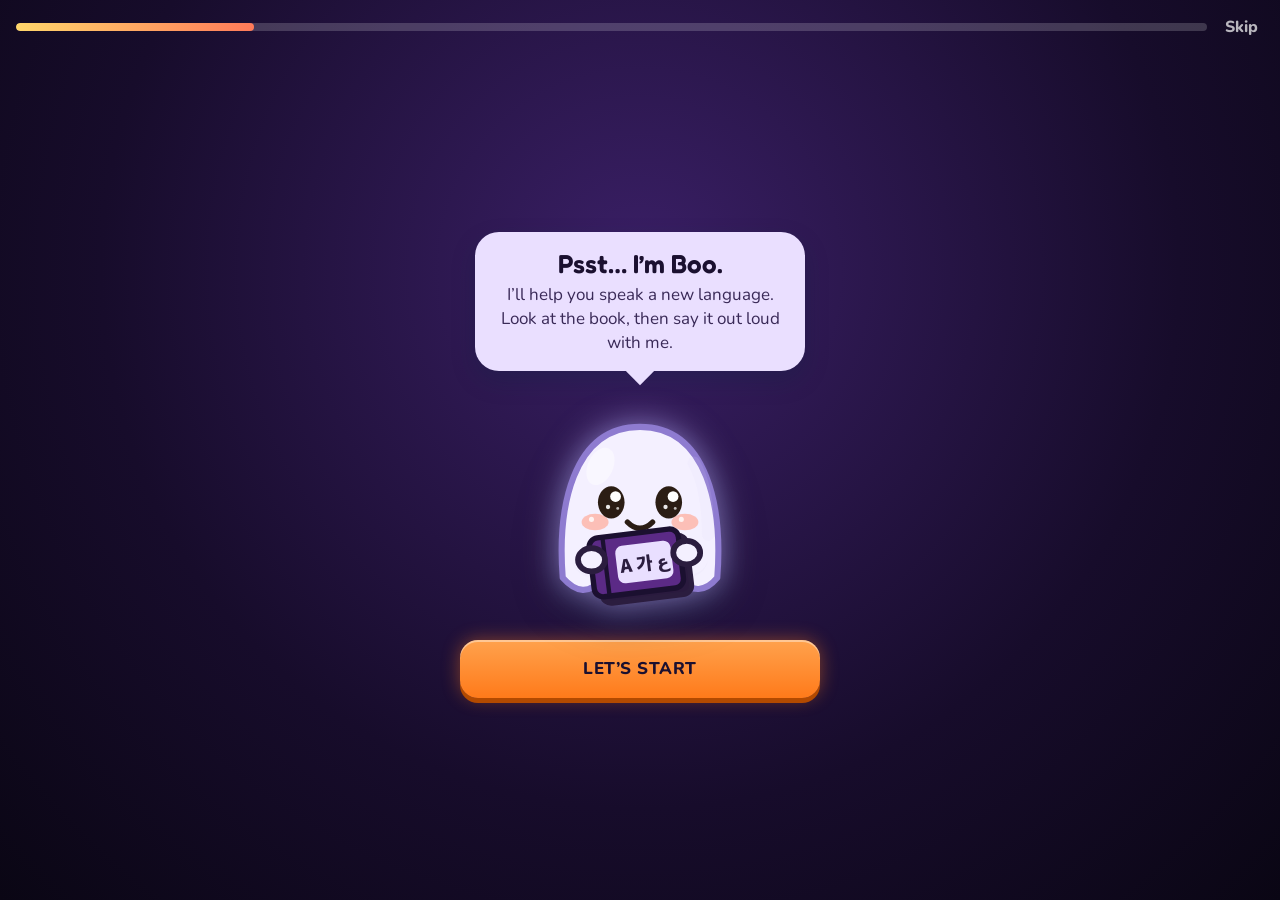
==== commit 35b206f8: "Spooky thriller theme: haunted night world, pumpkin and soul currency, ghost Boo crew with names, jo" ====
--- a/index.html
+++ b/index.html
@@ -1,6 +1,6 @@
 <!doctype html><html lang="en" data-theme="light"><head><meta charset="utf-8">
 <meta name="viewport" content="width=device-width, initial-scale=1, viewport-fit=cover">
-<meta name="theme-color" content="#2B1D14"><meta name="description" content="GabBoo: a free, talk-first way to learn languages with a friendly Boo buddy who listens and helps.">
+<meta name="theme-color" content="#170C2B"><meta name="description" content="GabBoo: a free, talk-first way to learn languages with a friendly Boo buddy who listens and helps.">
 <title>GabBoo: Peek. Speak. Repeat.</title>
 <link rel="manifest" href="manifest.webmanifest"><link rel="icon" href="icon-192.png"><link rel="apple-touch-icon" href="apple-touch-icon.png">
 <meta name="apple-mobile-web-app-capable" content="yes"><meta name="mobile-web-app-capable" content="yes"><meta name="apple-mobile-web-app-title" content="GabBoo">
@@ -8,6 +8,7 @@
 <script src="config.js"></script>
 
 <link rel="stylesheet" href="styles.css">
+<link rel="stylesheet" href="https://fonts.googleapis.com/css2?family=Creepster&display=swap">
 </head><body>
 <link rel="preconnect" href="https://fonts.googleapis.com">
 <link rel="preconnect" href="https://fonts.gstatic.com" crossorigin>
--- a/styles.css
+++ b/styles.css
@@ -303,7 +303,6 @@
 .chat { height: 100%; display: flex; flex-direction: column; }
 .chat-head { padding: 10px 16px; display: flex; gap: 8px; align-items: center; border-bottom: 2px solid var(--line); background: var(--bg); flex-wrap: wrap; }
 .topics { display: flex; flex-wrap: wrap; gap: 8px; overflow-x: auto; scrollbar-width: none; flex: 1; min-width: 0; padding: 2px; }
-.topics::-webkit-scrollbar { display: none; }
 .topic { flex: none; border: 2px solid var(--line); background: var(--surface); border-radius: var(--r-pill); padding: 6px 14px; min-height: 44px; font-weight: 800; font-size: 14px; color: var(--ink-2); }
 .topic[aria-pressed="true"] { border-color: var(--berry); background: var(--berry-soft); color: var(--berry-text); }
 .brain { display: inline-flex; align-items: center; gap: 6px; font-size: 12px; font-weight: 800; color: var(--ink-2); border-radius: var(--r-pill); background: var(--surface-2); padding: 6px 10px; min-height: 36px; border: 0; }
@@ -330,7 +329,6 @@
 .typing { display: inline-flex; gap: 5px; padding: 6px 2px; } .typing i { width: 8px; height: 8px; border-radius: 50%; background: var(--ink-2); animation: dot 1s infinite; } .typing i:nth-child(2) { animation-delay: .15s; } .typing i:nth-child(3) { animation-delay: .3s; }
 @keyframes dot { 50% { transform: translateY(-5px); opacity: .5; } }
 .suggest { display: flex; gap: 8px; overflow-x: auto; padding: 8px 16px 0; scrollbar-width: none; }
-.suggest::-webkit-scrollbar { display: none; }
 .sug { flex: none; border: 2px solid var(--line); border-bottom-width: 4px; background: var(--surface); border-radius: var(--r-md); padding: 6px 12px; min-height: var(--tap); text-align: left; display: flex; flex-direction: column; justify-content: center; line-height: 1.25; }
 .sug .script { font-size: 16px; font-weight: 600; } .sug small { color: var(--ink-2); font-size: 11.5px; font-weight: 700; }
 .sug.help { border-style: dashed; color: var(--ink-2); font-weight: 800; }
@@ -1193,7 +1191,7 @@
 .jc-txt { flex: 1; } .jc-txt small { display: block; color: var(--ink-2); font-weight: 700; font-size: 12.5px; } .jc-txt b { display: block; font: 600 19px var(--font-display); }
 .jc-go { color: var(--berry); } .jc-go svg { width: 44px; height: 44px; }
 .hood { margin: 20px 0 0; } .hood-head { padding: 0 16px 8px; } .hood-head b { display: block; font: 600 19px var(--font-display); } .hood-head small { color: var(--ink-2); font-weight: 600; }
-.hood-row { display: flex; gap: 12px; overflow-x: auto; padding: 4px 16px 12px; scroll-snap-type: x mandatory; scrollbar-width: none; } .hood-row::-webkit-scrollbar { display: none; }
+.hood-row { display: flex; gap: 12px; overflow-x: auto; padding: 4px 16px 12px; scroll-snap-type: x mandatory; scrollbar-width: none; }
 .place { flex: 0 0 148px; scroll-snap-align: start; display: flex; flex-direction: column; align-items: flex-start; gap: 4px; text-align: start; border: 2px solid var(--line); border-bottom-width: 5px; background: var(--surface); color: var(--ink); border-radius: 22px; padding: 12px; animation: optIn 0.63s cubic-bezier(.22, 1, .36, 1) both; }
 .place svg { width: 60px; height: 60px; margin-bottom: 4px; transition: transform .25s cubic-bezier(.3, 1.6, .5, 1); } .place:hover svg, .place:active svg { transform: translateY(-4px) rotate(-3deg); }
 .place b { font: 600 16px var(--font-display); } .place small { color: var(--ink-2); font-weight: 600; font-size: 12.5px; line-height: 1.3; }
@@ -1435,7 +1433,6 @@
 /* Collapsible sections keep Practice and Me short. */
 details.more { margin-top: 4px; }
 details.more > summary { list-style: none; cursor: pointer; min-height: var(--tap); display: flex; align-items: center; justify-content: space-between; padding: 10px 16px; border: 2px dashed var(--line); border-radius: var(--r-md); font-weight: 800; color: var(--ink-2); }
-details.more > summary::-webkit-details-marker { display: none; }
 details.more > summary::after { content: "+"; font-size: 20px; }
 details.more[open] > summary::after { content: "–"; }
 details.more[open] > summary { margin-bottom: 12px; }
@@ -1543,7 +1540,6 @@
 .rt-opt > .hear-bar, .adv-ch > .hear-bar { order: 2; }
 .rt-say .hear-bar { margin-top: 8px; margin-inline-start: 0; display: flex; }
 .iw { position: relative; padding-inline-end: 34px; }
-.iw::after { content: ""; position: absolute; inset-inline-end: 12px; top: 50%; width: 16px; height: 16px; transform: translateY(-50%); background: var(--berry-text); -webkit-mask: url("data:image/svg+xml,%3Csvg xmlns='http://www.w3.org/2000/svg' viewBox='0 0 24 24'%3E%3Cpath d='M3 10v4h4l5 4V6L7 10H3zm13.5 2A4.5 4.5 0 0 0 14 8v8a4.5 4.5 0 0 0 2.5-4zM14 3.2v2.1a7 7 0 0 1 0 13.4v2.1a9 9 0 0 0 0-17.6z'/%3E%3C/svg%3E") center / contain no-repeat; mask: url("data:image/svg+xml,%3Csvg xmlns='http://www.w3.org/2000/svg' viewBox='0 0 24 24'%3E%3Cpath d='M3 10v4h4l5 4V6L7 10H3zm13.5 2A4.5 4.5 0 0 0 14 8v8a4.5 4.5 0 0 0 2.5-4zM14 3.2v2.1a7 7 0 0 1 0 13.4v2.1a9 9 0 0 0 0-17.6z'/%3E%3C/svg%3E") center / contain no-repeat; }
 .wd-top { text-align: center; padding: 4px 0 12px; border-bottom: 1px solid var(--line); }
 .wd-line { font-size: 26px; font-weight: 800; color: var(--ink); } .wd-rom { display: block; color: var(--ink-2); font-weight: 700; margin-top: 2px; }
 .wd-en { display: block; margin-top: 6px; color: var(--ink); } .wd-my { display: block; margin-top: 2px; color: var(--berry-text); }
@@ -1699,7 +1695,6 @@
 .me-list { display: flex; flex-direction: column; gap: 8px; }
 .me-group { background: var(--surface); border: 2px solid var(--line); border-radius: 18px; overflow: hidden; }
 .me-group > summary { list-style: none; cursor: pointer; padding: 16px 18px; font: 600 18px var(--font-display); color: var(--ink); display: flex; justify-content: space-between; align-items: center; }
-.me-group > summary::-webkit-details-marker { display: none; }
 .me-group > summary::after { content: "›"; font-size: 26px; color: var(--ink-2); transition: transform .2s; }
 .me-group[open] > summary::after { transform: rotate(90deg); }
 .me-body { padding: 0 18px 18px; display: flex; flex-direction: column; gap: 12px; }
@@ -1765,3 +1760,422 @@
 .tk-btns .slow, .report-link, .wd-btns [data-rate], .link-btn#tk-skip { display: none !important; }
 .listen-tools { gap: 0; } .listen-tools > .btn { flex: 0 0 auto; padding: 0 22px !important; }
 .hear-bar { gap: 0; }
+
+
+
+@media (prefers-reduced-motion: reduce) { }
+body { background: linear-gradient(180deg, #DDEEFB 0, #EAF5EE 260px, var(--bg) 520px) fixed; }
+#jungle-bg { position: fixed; inset: 0; z-index: -1; pointer-events: none; overflow: hidden; }
+#jungle-bg svg { position: absolute; left: 0; bottom: 0; width: 100%; height: 150px; }
+.lesson, .rt, .call-screen { background: linear-gradient(180deg, #DDEEFB 0, #EAF5EE 260px, var(--bg) 520px); }
+.sky-dawn { background: linear-gradient(180deg, #FFD9B4 0%, #FBE8CF 52%, #E6F0D8 100%); color: #3B2A12; }
+.sky-day { background: linear-gradient(180deg, #6FB9EC 0%, #A9D8F2 50%, #DFF1F7 100%); color: #12304A; }
+.sky-dusk { background: linear-gradient(180deg, #8E4A5E 0%, #E4895E 52%, #F8CE98 100%); }
+.sky-night { background: linear-gradient(180deg, #0B1B3A 0%, #1A3463 62%, #2E5A86 100%); }
+.skyline.jungle { height: 150px; }
+.sky-boo { top: auto; bottom: 36px; right: 26px; width: 112px; height: 112px; }
+#splash { background: radial-gradient(circle at 50% 38%, #9ED4F2 0, #5FA8D8 38%, #2F7A8A 70%, #1E4E4A 100%); }
+.sp-glow { background: radial-gradient(circle, rgb(255 236 170 / .55), transparent 65%); }
+.sp-tag { color: #FFF8E0; } .sp-word { color: #FFFFFF; text-shadow: 0 2px 10px rgb(0 40 60 / .35); }
+
+/* ===== 3D cartoon feel: glossy buttons, soft layered cards ===== */
+.btn.primary, .mic-pill, .speaker:not(.sm), .nav-center, #l-main { background-image: linear-gradient(180deg, rgb(255 255 255 / .28), rgb(255 255 255 / 0) 55%); background-color: var(--berry); }
+.btn.primary { box-shadow: 0 5px 0 var(--berry-deep), 0 10px 18px rgb(168 67 10 / .28), inset 0 2px 0 rgb(255 255 255 / .35); border-radius: 18px; }
+.card, .moment, .tk-card, .opt, .me-group, .journey-card { box-shadow: 0 2px 0 var(--line), 0 14px 28px rgb(40 80 40 / .10); }
+.opt { border-radius: 20px; }
+.sky { box-shadow: 0 18px 36px rgb(30 80 50 / .18); }
+.sky-boo { filter: drop-shadow(0 12px 14px rgb(20 50 30 / .35)); }
+.ob-bubble { position: relative; background: #fff; color: #22301B; border-radius: 24px; padding: 16px 18px; max-width: 330px; text-align: center; box-shadow: 0 10px 24px rgb(0 40 60 / .22); display: flex; flex-direction: column; gap: 4px; }
+.ob-bubble b { font: 600 26px var(--font-display); } .ob-bubble span { font-size: 17px; line-height: 1.4; color: #4A5C42; }
+.ob-bubble::after { content: ""; position: absolute; left: 50%; bottom: -10px; width: 20px; height: 20px; background: #fff; transform: translateX(-50%) rotate(45deg); }
+.ob-ghost { width: min(78vw, 300px); aspect-ratio: 146/154; margin-top: 10px; animation: ghostHello 3.6s ease-in-out infinite; transform-origin: 50% 90%; filter: drop-shadow(0 14px 16px rgb(0 40 40 / .3)); }
+.ob-ghost svg { width: 100%; height: 100%; }
+@keyframes ghostHello { 0%, 100% { transform: rotate(-2deg) translateY(0); } 50% { transform: rotate(2.5deg) translateY(-6px); } }
+@media (prefers-reduced-motion: reduce) { .ob-ghost { animation: none; } }
+.ob { background: radial-gradient(circle at 50% 30%, #9ED4F2 0, #5FA8D8 36%, #2F7A8A 72%, #1E4E4A 100%); }
+
+/* ===== Jungle: greens, branches and falling leaves ===== */
+:root { --bg: #E9F4DC; --surface-2: #E0EED0; --line: #CBE0B4; --ink: #1F2D18; --ink-2: #52684A; }
+body { background: linear-gradient(180deg, #C9E6B0 0, #DFF0CD 280px, var(--bg) 560px) fixed; }
+.lesson, .rt, .call-screen { background: linear-gradient(180deg, #C9E6B0 0, #DFF0CD 260px, var(--bg) 520px); }
+.sky-dawn { background: linear-gradient(180deg, #F4C98A 0%, #CFE3A0 50%, #9BCB7C 100%); color: #3B2A12; }
+.sky-day { background: linear-gradient(180deg, #2F8F4E 0%, #62B96B 52%, #B7E08F 100%); color: #fff; text-shadow: 0 1px 8px rgb(0 60 20 / .35); }
+.sky-dusk { background: linear-gradient(180deg, #7A3E2A 0%, #D9803F 50%, #9BC273 100%); }
+.sky-night { background: linear-gradient(180deg, #072018 0%, #12392B 62%, #24593F 100%); }
+#splash { background: radial-gradient(circle at 50% 38%, #7FD08A 0, #2F9A55 38%, #17613A 70%, #0B3A22 100%); }
+.ob { background: radial-gradient(circle at 50% 30%, #7FD08A 0, #3FA85F 36%, #17613A 72%, #0B3A22 100%); }
+#leaf-fall { position: fixed; inset: 0; pointer-events: none; z-index: -1; overflow: hidden; }
+#leaf-fall i { position: absolute; top: -40px; background-size: contain; background-repeat: no-repeat; opacity: .8; animation: leafFall 16s linear infinite; will-change: transform; }
+@keyframes leafFall { 0% { transform: translate3d(0, -8vh, 0) rotate(0); } 20% { transform: translate3d(34px, 20vh, 0) rotate(80deg); } 45% { transform: translate3d(-26px, 46vh, 0) rotate(190deg); } 70% { transform: translate3d(30px, 74vh, 0) rotate(280deg); } 100% { transform: translate3d(-10px, 112vh, 0) rotate(380deg); } }
+@media (prefers-reduced-motion: reduce) { #leaf-fall { display: none; } }
+/* Journey: branches (sections) and leaves (scenes) */
+.season-head { position: relative; flex-direction: row; align-items: center; gap: 10px; margin: 30px 0 16px; padding: 11px 16px; border-radius: 16px; background: linear-gradient(180deg, #A5723F, #7A4E2A); color: #fff; box-shadow: 0 5px 0 #5A3A1E; }
+.season-head::before, .season-head::after { content: ""; position: absolute; width: 30px; height: 18px; background: #5DB36A; border-radius: 100% 0 100% 0; top: -9px; box-shadow: inset -3px -3px 0 rgb(0 0 0 / .14); }
+.season-head::before { left: 14px; transform: rotate(-24deg); } .season-head::after { right: 22px; transform: rotate(24deg) scaleX(-1); background: #FFC23D; }
+.season-tag { background: rgb(255 255 255 / .22) !important; color: #fff !important; }
+.season-head b { color: #fff; margin-top: 0; font-size: 20px; }
+.metro .ep::after { background: #4FA85A; opacity: .9; width: 6px; left: -24px; }
+.metro .ep::before { width: 24px; height: 24px; left: -33px; top: 18px; border: 0; border-radius: 0 100% 0 100%; background: #5DB36A; transform: rotate(-20deg); box-shadow: inset -3px -3px 0 rgb(0 0 0 / .14); }
+.metro .ep.now::before { background: #FFB52E; box-shadow: 0 0 0 6px rgb(255 181 46 / .3); }
+.metro .ep.locked::before, .metro .ep.mini.locked::before { background: #B9C9AE; }
+.ep-seg { height: 18px; border-radius: 70% 0 70% 0; }
+.ep-seg.done { background: #4FB05C; box-shadow: inset -2px -2px 0 rgb(0 0 0 / .14); }
+.ep-seg.open { background: #BFE3A5; }
+.ep-seg.current { border-radius: 40px 4px 40px 4px; background: linear-gradient(180deg, #FFC95E, #F29A3C); box-shadow: 0 6px 14px rgb(242 154 60 / .45); }
+.ep-seg.test { border-radius: 50%; background: #E4EED8; }
+.ep-seg.test.open, .ep-seg.test.current { background: #F29A3C; } .ep-seg.test.done { background: #FFB52E; }
+.journey-head { background: linear-gradient(135deg, #2F8F4E, #62B96B); box-shadow: 0 6px 0 #1F6A3A; }
+.jh-top { display: flex; align-items: center; gap: 12px; } .jh-pals { display: flex; flex: none; } .jh-pals .mascot { width: 48px; height: 48px; margin-right: -10px; filter: drop-shadow(0 3px 4px rgb(0 0 0 / .25)); }
+.jh-bar { background: rgb(255 255 255 / .3); } .jh-bar i { background: #FFD66B; }
+
+/* =================================================================
+   JUNGLE SKIN: stone tablets, wooden signs, vines (follows the mock-up)
+   ================================================================= */
+:root {
+  --noise: url("data:image/svg+xml;utf8,<svg xmlns='http://www.w3.org/2000/svg' width='140' height='140'><filter id='n'><feTurbulence type='fractalNoise' baseFrequency='.85' numOctaves='2' stitchTiles='stitch'/><feColorMatrix values='0 0 0 0 .32  0 0 0 0 .3  0 0 0 0 .26  0 0 0 .22 0'/></filter><rect width='140' height='140' filter='url(%23n)'/></svg>");
+  --grain: repeating-linear-gradient(96deg, rgb(0 0 0 / .10) 0 2px, rgb(255 255 255 / 0) 2px 12px);
+  --stone-bg: var(--noise), linear-gradient(180deg, #F1EFE6 0%, #D9D6CA 100%);
+  --wood-bg: var(--grain), linear-gradient(180deg, #7A5232 0%, #4D311C 100%);
+  --cream-ink: #FFF1D6;
+}
+body { background: #A9D898; }
+#jungle-bg { z-index: -1; }
+#jungle-bg svg { position: absolute; inset: 0; width: 100%; height: 100%; }
+.lesson, .rt, .call-screen { background: transparent; }
+.lesson::before, .rt::before { content: ""; position: absolute; inset: 0; z-index: -1; background: radial-gradient(circle at 50% 30%, #F1FADA 0, #C7E6A8 55%, #8FC784 100%); }
+
+/* top bar: stone pills */
+.topbar { background: transparent; border-bottom: 0; }
+.lang-chip, .stat { background: var(--stone-bg); border: 2.5px solid #A19D8D; border-radius: 16px; box-shadow: 0 3px 0 #8A8676, inset 0 2px 0 rgb(255 255 255 / .6); color: #2A2A22; }
+.stat { min-height: 38px; padding: 3px 10px 3px 6px; }
+.stat svg { width: 26px; height: 26px; } .stat.streak.cold svg { opacity: .55; filter: grayscale(.6); }
+.lang-chip { padding: 5px 12px; font-weight: 800; }
+
+/* Chapter Board: dark wooden sign with leaves */
+.journey-head { position: relative; background: var(--wood-bg); border: 3px solid #3A2414; border-radius: 22px; color: var(--cream-ink); box-shadow: 0 6px 0 #2E1B0E, 0 16px 24px rgb(20 40 20 / .3), inset 0 2px 0 rgb(255 255 255 / .18); padding-top: 22px; margin-top: 18px; }
+.journey-head::before { content: "Chapter Board"; position: absolute; left: 50%; top: -20px; transform: translateX(-50%); padding: 5px 22px; border-radius: 12px; background: var(--wood-bg); border: 3px solid #3A2414; font: 600 20px var(--font-display); color: var(--cream-ink); white-space: nowrap; box-shadow: 0 3px 0 #2E1B0E; }
+.journey-head::after { content: ""; position: absolute; left: 10px; right: 10px; top: -26px; height: 30px; background:
+  radial-gradient(ellipse 22px 11px at 14% 70%, #5DB36A 99%, transparent), radial-gradient(ellipse 22px 11px at 26% 40%, #3E9B54 99%, transparent), radial-gradient(ellipse 22px 11px at 78% 45%, #3E9B54 99%, transparent), radial-gradient(ellipse 22px 11px at 90% 70%, #6FC079 99%, transparent); pointer-events: none; }
+.journey-head small { color: #F1DDB4; } .journey-head b { color: #fff; }
+.jh-bar { background: #2E1B0E; box-shadow: inset 0 2px 4px rgb(0 0 0 / .5); height: 14px; } .jh-bar i { background: linear-gradient(180deg, #8FE06A, #4FB05C); }
+.seg.track-seg { background: none; padding: 0; gap: 12px; }
+.seg.track-seg button { background: var(--stone-bg); border: 2.5px solid #A19D8D; border-radius: 18px; box-shadow: 0 4px 0 #8A8676, inset 0 2px 0 rgb(255 255 255 / .6); color: #2A2A22; font-weight: 800; }
+.seg.track-seg button.on { background: var(--stone-bg); color: #B84A08; box-shadow: 0 2px 0 #8A8676, inset 0 2px 0 rgb(255 255 255 / .6), 0 0 0 3px rgb(255 181 46 / .6); }
+
+/* branch banner: weathered plank */
+.season-head { background: var(--wood-bg); border: 3px solid #3A2414; border-radius: 10px 18px 10px 18px; box-shadow: 0 5px 0 #2E1B0E, 0 12px 18px rgb(20 40 20 / .25), inset 0 2px 0 rgb(255 255 255 / .16); }
+.season-tag { border: 1.5px solid rgb(255 241 214 / .35); }
+
+/* tester / info card: parchment framed with vines */
+.skip-card { background: linear-gradient(180deg, #F6F6D6, #E6EBB8); border: 4px solid #8A6A3A; border-style: solid; border-radius: 14px; box-shadow: 0 0 0 2px #5DB36A inset, 0 6px 0 #5A3A1E, 0 14px 20px rgb(20 40 20 / .25); color: #2E3A1E; }
+.skip-card::before, .skip-card::after { content: ""; position: absolute; width: 36px; height: 20px; background: #5DB36A; border-radius: 100% 0 100% 0; box-shadow: inset -3px -3px 0 rgb(0 0 0 / .14); }
+.skip-card { position: relative; } .skip-card::before { left: 8px; top: -10px; transform: rotate(-20deg); } .skip-card::after { right: 14px; bottom: -10px; transform: rotate(160deg); background: #FFC23D; }
+.skip-card .btn { background: var(--stone-bg); color: #2A2A22; border: 2.5px solid #A19D8D; box-shadow: 0 4px 0 #8A8676; }
+
+/* chapter cards: mossy stone tablets */
+.ep { background: var(--stone-bg); border: 3.5px solid #9C998B; border-radius: 22px 18px 24px 16px; box-shadow: 0 6px 0 #7E7B6D, 0 16px 24px rgb(20 40 20 / .28), inset 0 2px 0 rgb(255 255 255 / .6); position: relative; }
+.ep::after { content: none; }
+.ep .ep-head::before { content: ""; position: absolute; left: -2px; top: -6px; width: 96px; height: 26px; background: radial-gradient(ellipse 30px 12px at 30% 70%, #6BA84C 98%, transparent), radial-gradient(ellipse 26px 10px at 70% 60%, #4E8F3C 98%, transparent); border-radius: 20px 20px 0 0; pointer-events: none; }
+.ep .ep-head { position: relative; }
+.ep-icon { background: radial-gradient(circle at 35% 30%, #F3F1E8, #BDBAAC); border: 3px solid #8E8B7D; color: #3A3A30; box-shadow: inset 0 2px 0 rgb(255 255 255 / .6), 0 3px 0 #77746A; border-radius: 50%; }
+.ep h2, .ep .eyebrow { color: #2A2A20; } .ep .eyebrow { opacity: .8; } .ep small { color: #55554A; }
+.ep.locked, .ep.mini.locked { background: var(--wood-bg); border-color: #3A2414; box-shadow: 0 6px 0 #2E1B0E, 0 12px 18px rgb(20 40 20 / .25); }
+.ep.locked h2, .ep.locked .eyebrow, .ep.locked small { color: var(--cream-ink); }
+.ep.now { box-shadow: 0 6px 0 #7E7B6D, 0 0 0 4px rgb(255 181 46 / .75), 0 16px 24px rgb(20 40 20 / .28); }
+.ep-seg.done { background: #4FB05C; } .ep-seg.open { background: #7E8A74; opacity: .55; } .ep-seg { background: #9A9A8E; }
+.guide-btn { background: rgb(255 255 255 / .55); border: 2px solid #9C998B; border-radius: 50%; color: #3A3A30; }
+
+/* cards, answers and buttons: stone */
+.card, .moment, .tk-card, .journey-card, .me-group { background: var(--stone-bg); border: 3px solid #A19D8D; box-shadow: 0 5px 0 #8A8676, 0 14px 22px rgb(20 40 20 / .22), inset 0 2px 0 rgb(255 255 255 / .6); }
+.opt, .rt-opt { background: var(--stone-bg); border: 3px solid #A19D8D; box-shadow: 0 5px 0 #8A8676, inset 0 2px 0 rgb(255 255 255 / .6); }
+.opt.right { background: linear-gradient(180deg, #D9F5D2, #B8E8AE); border-color: #4FA85A; box-shadow: 0 5px 0 #2F8F4A; }
+.opt.wrong { background: linear-gradient(180deg, #FFE0D6, #F7B9A6); border-color: #D65A45; box-shadow: 0 5px 0 #B3402E; }
+.btn.ghost { background: var(--stone-bg); border: 2.5px solid #A19D8D; box-shadow: 0 4px 0 #8A8676; color: #2A2A22; }
+.l-foot { background: transparent; border-top: 0; }
+
+/* bottom navigation: stone slab with a mossy centre button */
+.bnav { background: var(--stone-bg); border: 3.5px solid #A19D8D; border-radius: 30px; box-shadow: 0 6px 0 #8A8676, 0 16px 26px rgb(20 40 20 / .3), inset 0 2px 0 rgb(255 255 255 / .6); }
+.bnav button { color: #4A4A3E; } .bnav button[aria-current="page"] { color: #B84A08; }
+.bnav button[aria-current="page"] svg { background: rgb(242 154 60 / .22); box-shadow: inset 0 0 0 2px #F29A3C; }
+.bnav button[data-tab="chat"] svg { background: radial-gradient(circle at 35% 30%, #7CCB6A, #2F8F4A); color: #fff; box-shadow: 0 5px 0 #1F6A3A, 0 0 0 5px #D9D6CA, 0 0 0 8px #A19D8D; }
+.bnav button[data-tab="chat"][aria-current="page"] svg { background: radial-gradient(circle at 35% 30%, #5DB36A, #1F6A3A); }
+
+/* sky hero keeps its scenery; headings stay readable */
+.sky { border: 3px solid rgb(255 255 255 / .35); }
+
+/* ===== Closer to the design picture ===== */
+/* currencies as dark wooden pills */
+.stat { background: var(--wood-bg); border: 2.5px solid #3A2414; box-shadow: 0 3px 0 #2E1B0E, inset 0 2px 0 rgb(255 255 255 / .18); color: var(--cream-ink); }
+.stat .num { color: #fff; text-shadow: 0 1px 0 rgb(0 0 0 / .4); }
+.stat.hearts svg { color: #FF6B7A; filter: drop-shadow(0 1px 0 rgb(0 0 0 / .4)); }
+/* chapter cards leave room for the stone path on the right */
+@media (max-width: 899px) { .metro .ep, .metro .ep.mini { width: 79%; } }
+/* scenes as real leaves */
+.ep-seg { height: 26px; border-radius: 0; background: transparent no-repeat center / contain; box-shadow: none !important; background-image: url("data:image/svg+xml;utf8,<svg xmlns='http://www.w3.org/2000/svg' viewBox='0 0 40 28'><path d='M3 24C3 8 14 2 37 3 36 18 24 26 3 24z' fill='%23908E82' stroke='%2370695E' stroke-width='2' stroke-linejoin='round'/><path d='M6 22C14 15 24 9 33 6' stroke='%2370695E' stroke-width='2' fill='none' stroke-linecap='round'/></svg>"); }
+.ep-seg.done { background-image: url("data:image/svg+xml;utf8,<svg xmlns='http://www.w3.org/2000/svg' viewBox='0 0 40 28'><path d='M3 24C3 8 14 2 37 3 36 18 24 26 3 24z' fill='%234FB05C' stroke='%232F8F4A' stroke-width='2' stroke-linejoin='round'/><path d='M6 22C14 15 24 9 33 6' stroke='%232F8F4A' stroke-width='2' fill='none' stroke-linecap='round'/><path d='M8 14C14 10 20 8 26 7' stroke='%23fff' stroke-opacity='.5' stroke-width='2' fill='none' stroke-linecap='round'/></svg>"); background-color: transparent; }
+.ep-seg.open { background-image: url("data:image/svg+xml;utf8,<svg xmlns='http://www.w3.org/2000/svg' viewBox='0 0 40 28'><path d='M3 24C3 8 14 2 37 3 36 18 24 26 3 24z' fill='%23B7E3A5' stroke='%2378B66A' stroke-width='2' stroke-linejoin='round'/><path d='M6 22C14 15 24 9 33 6' stroke='%2378B66A' stroke-width='2' fill='none' stroke-linecap='round'/></svg>"); opacity: 1; background-color: transparent; }
+.ep-seg.current { flex: 2.6; height: 34px; background: linear-gradient(180deg, #FFD26E, #F29A3C); border-radius: 40px 6px 40px 6px; box-shadow: 0 0 14px rgb(255 190 70 / .8) !important; }
+.ep-seg.test { background: transparent; border-radius: 0; width: 38px; height: 34px; color: #D99A00; }
+.ep-seg.test svg { width: 30px; height: 30px; }
+.ep-seg.test.done { color: #FFB52E; filter: drop-shadow(0 0 6px rgb(255 190 70 / .8)); }
+/* locked chapters hang on a sign post */
+.ep.locked::before, .ep.mini.locked::before { content: none; }
+.ep.locked { overflow: visible; margin-bottom: 18px; }
+.ep.locked::after { content: ""; position: absolute; left: 44%; bottom: -16px; width: 22px; height: 18px; background: var(--wood-bg); border: 2px solid #3A2414; border-top: 0; border-radius: 0 0 4px 4px; z-index: -1; }
+/* headings that sit straight on the jungle */
+.tk-h, .tk-h2, .tk-sub, .tk-end .tk-sub { color: #FFF3D6; text-shadow: 0 2px 6px rgb(10 40 20 / .7); }
+
+.ep-seg.test, .ep-seg.test.open, .ep-seg.test.current, .ep-seg.test.done { background: transparent !important; box-shadow: none !important; }
+.ep-seg.test.open, .ep-seg.test.current { color: #D99A00; }
+.stat.streak.cold svg { opacity: .85; filter: none; }
+.ob-ghost-img { position: relative; width: min(60vw, 230px); aspect-ratio: auto; animation: ghostHello 3.6s ease-in-out infinite; }
+.ob-book { position: absolute; left: 50%; bottom: 20%; width: 46%; transform: translateX(-50%); filter: drop-shadow(0 3px 3px rgb(0 0 0 / .3)); }
+/* welcome: book held between Boo open hands (not over his face) */
+.ob-ghost-img .ob-book { position: absolute; left: 50%; top: 47%; bottom: auto; width: 40%; height: auto; transform: translateX(-50%); }
+/* Today: the greeting is a wooden sign, the greeting sits on a sign */
+.sky { background: var(--wood-bg) !important; color: var(--cream-ink) !important; text-shadow: none !important; min-height: 0; padding: 24px 18px 18px; border: 3px solid #3A2414; border-radius: 22px; box-shadow: 0 6px 0 #2E1B0E, 0 16px 24px rgb(20 40 20 / .3), inset 0 2px 0 rgb(255 255 255 / .18); margin-top: 14px; overflow: visible; }
+.sky::before { content: ""; position: absolute; left: 10px; right: 10px; top: -16px; height: 30px; background: radial-gradient(ellipse 22px 11px at 12% 70%, #5DB36A 99%, transparent), radial-gradient(ellipse 22px 11px at 24% 40%, #3E9B54 99%, transparent), radial-gradient(ellipse 22px 11px at 80% 45%, #3E9B54 99%, transparent), radial-gradient(ellipse 22px 11px at 92% 70%, #6FC079 99%, transparent); pointer-events: none; z-index: 2; }
+.sky .skyline, .sky .sky-boo, .sky .sky-bubble, .sky .cloud, .sky .stars, .sky .sun, .sky .moon { display: none !important; }
+.sky-hi { color: #fff; } .sky-sub { color: #F1DDB4; max-width: 100%; }
+.sky-clock, .sky .chip, .sky-top > span { color: #F1DDB4; background: rgb(255 255 255 / .12); }
+.sky + .journey-card { margin-top: 18px; }
+.tmap { position: relative; margin: 6px -16px 0; overflow: hidden; }
+.tmap-path { position: absolute; inset: 0; width: 100%; height: 100%; }
+.tsign { position: absolute; left: 50%; transform: translateX(-50%); width: 88%; display: flex; align-items: center; gap: 10px; padding: 11px 16px; border-radius: 10px 18px 10px 18px; background: var(--wood-bg); border: 3px solid #3A2414; color: #fff; box-shadow: 0 5px 0 #2E1B0E, 0 12px 18px rgb(10 40 20 / .3); z-index: 3; }
+.tsign b { font: 600 20px var(--font-display); color: #fff; } .tsign .season-tag { background: rgb(255 255 255 / .2); color: #fff; border: 1.5px solid rgb(255 241 214 / .35); }
+.tnode { position: absolute; transform: translateX(-50%); width: 170px; display: flex; flex-direction: column; align-items: center; gap: 6px; z-index: 4; }
+.tn { position: relative; width: 88px; height: 88px; border-radius: 50%; border: 4px solid #8A8676; background: radial-gradient(circle at 35% 28%, #F4F2E8, #BFBCAC 70%, #A19D8D); box-shadow: 0 7px 0 #6E6B5E, 0 14px 18px rgb(10 40 20 / .35), inset 0 3px 0 rgb(255 255 255 / .7); display: grid; place-items: center; color: #34342A; font: 600 30px var(--font-display); transition: transform .15s; }
+.tn:active { transform: scale(.94); }
+.tn.done { background: radial-gradient(circle at 35% 28%, #C9F5C4, #6CCB72 70%, #3E9B54); border-color: #2F8F4A; box-shadow: 0 7px 0 #1F6A3A, 0 0 22px rgb(120 240 130 / .65), inset 0 3px 0 rgb(255 255 255 / .6); }
+.tn.current { width: 100px; height: 100px; background: radial-gradient(circle at 35% 28%, #FFF1B0, #FFC23D 60%, #E0901C); border-color: #B8700F; box-shadow: 0 8px 0 #8A520A, 0 0 30px rgb(255 190 70 / .95), inset 0 3px 0 rgb(255 255 255 / .7); animation: tnPulse 2s ease-in-out infinite; }
+.tn.locked { background: radial-gradient(circle at 35% 28%, #A9A89E, #6F6E64); border-color: #55544B; color: #fff; box-shadow: 0 7px 0 #3E3D36, inset 0 3px 0 rgb(255 255 255 / .25); }
+@keyframes tnPulse { 50% { transform: translateY(-4px) scale(1.04); } }
+.tn-in { pointer-events: none; } .tn-lock { width: 34px; height: 34px; } .tn-done { position: absolute; right: -6px; top: -6px; width: 30px; height: 30px; padding: 4px; background: #2F8F4A; border: 3px solid #fff; border-radius: 50%; box-sizing: border-box; box-shadow: 0 2px 4px rgb(0 0 0 / .3); }
+.tplaque { background: var(--wood-bg); border: 2.5px solid #3A2414; border-radius: 12px; padding: 5px 12px 7px; text-align: center; box-shadow: 0 4px 0 #2E1B0E; max-width: 100%; }
+.tplaque small { display: block; color: #F1DDB4; font-weight: 700; font-size: 12px; } .tplaque b { display: block; color: #fff; font: 600 15px/1.2 var(--font-display); }
+.tplaque.locked { opacity: .8; } .tleaves { display: flex; gap: 4px; justify-content: center; margin-top: 4px; } .tleaves i { width: 14px; height: 10px; border-radius: 0 100% 0 100%; background: #8B8A7E; } .tleaves i.on { background: #5DD36A; box-shadow: 0 0 6px rgb(120 240 130 / .7); }
+.tghost { position: absolute; height: 150px; width: auto; z-index: 5; pointer-events: none; filter: drop-shadow(0 8px 8px rgb(0 0 0 / .35)); animation: peekBob 3.6s ease-in-out infinite; }
+.tghost.r { right: 6%; } .tghost.l { left: 6%; transform: scaleX(-1); }
+.tdecor { position: absolute; z-index: 2; pointer-events: none; }
+.tdecor.l { left: 2%; } .tdecor.r { right: 2%; }
+.tdecor.pillar svg { width: 46px; height: 120px; filter: drop-shadow(0 6px 6px rgb(0 0 0 / .3)); } .tdecor.palm svg { width: 72px; height: 110px; }
+.tdecor .mascot { width: 64px; height: 64px; display: block; filter: drop-shadow(0 4px 5px rgb(0 0 0 / .35)); } .tdecor.monkey, .tdecor.toucan { margin-top: -20px; }
+.tdecor.bush .bush { width: 90px; height: 40px; display: block; margin-top: -22px; }
+/* PLAY: the big carved button */
+#play-btn { display: none; position: fixed; left: 50%; transform: translateX(-50%); bottom: calc(92px + env(safe-area-inset-bottom, 0px)); z-index: 20; min-width: 220px; padding: 10px 30px; border-radius: 22px; border: 4px solid #C9962E; background: radial-gradient(circle at 50% 20%, #5FD07A, #1F8F4E 70%); box-shadow: 0 6px 0 #0F5A30, 0 0 0 3px #7A4E1E, 0 0 22px rgb(100 240 140 / .6), inset 0 2px 0 rgb(255 255 255 / .45); flex-direction: column; align-items: center; color: #FFE9A8; }
+#play-btn b { font: 600 28px/1 var(--font-display); letter-spacing: .06em; text-shadow: 0 2px 0 rgb(0 0 0 / .4); } #play-btn small { font-weight: 800; font-size: 13px; color: #fff; letter-spacing: .04em; }
+#play-btn:active { transform: translateX(-50%) translateY(3px); box-shadow: 0 3px 0 #0F5A30, 0 0 0 3px #7A4E1E; }
+body[data-tab="learn"] #play-btn { display: flex; }
+body[data-tab="learn"] .tmap { margin-bottom: 150px; }
+
+/* ===== Victory screen (lesson complete) ===== */
+.victory { position: relative; display: flex; flex-direction: column; align-items: center; gap: 0; padding-top: 6px; }
+.vstars { display: flex; gap: 6px; align-items: flex-end; z-index: 3; margin-bottom: -16px; } .vstar { width: 64px; height: 64px; filter: drop-shadow(0 4px 6px rgb(0 0 0 / .35)); animation: starPop .5s cubic-bezier(.3, 1.6, .5, 1) both; } .vstar:nth-child(2) { width: 82px; height: 82px; margin-bottom: 10px; }
+@keyframes starPop { from { transform: scale(0) rotate(-40deg); opacity: 0; } }
+.vplaque { position: relative; z-index: 3; padding: 8px 34px; border-radius: 16px; border: 4px solid #C9962E; background: radial-gradient(circle at 50% 10%, #4FC77D, #1F8F4E 75%); color: #FFE9A8; font: 600 34px var(--font-display); letter-spacing: .05em; text-shadow: 0 3px 0 rgb(0 0 0 / .4); box-shadow: 0 5px 0 #7A4E1E, 0 0 24px rgb(120 240 140 / .6), inset 0 2px 0 rgb(255 255 255 / .4); }
+.vpanel { width: 100%; margin-top: -14px; padding: 26px 14px 16px; border-radius: 20px; background: var(--wood-bg); border: 5px solid #8A8676; box-shadow: 0 6px 0 #4E4C42, 0 16px 26px rgb(10 40 20 / .35), inset 0 0 0 3px #3A2414; }
+.vsub { margin: 0 0 12px; text-align: center; color: #FFD66B; font: 800 14px var(--font-body); letter-spacing: .04em; text-transform: uppercase; }
+.vtiles { display: grid; grid-template-columns: repeat(3, 1fr); gap: 10px; }
+.vt { display: flex; flex-direction: column; align-items: center; gap: 2px; padding: 10px 4px; border-radius: 14px; background: var(--stone-bg); border: 3px solid #8A8676; box-shadow: 0 4px 0 #6E6B5E, inset 0 2px 0 rgb(255 255 255 / .6); }
+.vt svg { width: 44px; height: 44px; } .vt b { font: 600 24px var(--font-display); color: #2A2A22; } .vt small { font-weight: 800; color: #55554A; font-size: 12px; text-transform: uppercase; }
+.vextra { margin: 12px 0 0; color: #F1DDB4; text-align: center; font-weight: 700; font-size: 14px; }
+.vghost { position: absolute; right: -6px; top: 70px; height: 170px; width: auto; z-index: 4; pointer-events: none; }
+.vreplay { margin-top: 14px; padding: 12px 34px; border-radius: 18px; border: 4px solid #C9962E; background: linear-gradient(180deg, #A5723F, #7A4E2A); color: #FFE9A8; font: 600 22px var(--font-display); letter-spacing: .05em; box-shadow: 0 5px 0 #4A2E14; }
+.victory .review-card { width: 100%; margin-top: 14px; }
+#l-main { border: 4px solid #C9962E; background: radial-gradient(circle at 50% 10%, #4FC77D, #1F8F4E 75%) !important; color: #FFE9A8 !important; letter-spacing: .05em; text-shadow: 0 2px 0 rgb(0 0 0 / .4); box-shadow: 0 5px 0 #7A4E1E, 0 0 18px rgb(100 240 140 / .5) !important; border-radius: 20px; }
+.vghost { top: 292px; right: -10px; height: 150px; }
+.trail-boo { width: 44px; height: 40px; } .trail-flag { display: none; }
+.l-foot .fb .mascot { overflow: visible; }
+.sp-boo { width: 150px; height: 190px; }
+.ob-ghost, .tghost { }
+
+/* PLAY sits in the page (never covers anything); wider, cleaner trail */
+#play-btn { display: none !important; }
+.play-top { display: flex; flex-direction: column; align-items: center; width: min(100%, 300px); margin: 14px auto 6px; padding: 10px 24px; border-radius: 22px; border: 4px solid #C9962E; background: radial-gradient(circle at 50% 20%, #5FD07A, #1F8F4E 70%); box-shadow: 0 6px 0 #0F5A30, 0 0 0 3px #7A4E1E, 0 0 22px rgb(100 240 140 / .5), inset 0 2px 0 rgb(255 255 255 / .45); color: #FFE9A8; }
+.play-top b { font: 600 28px/1 var(--font-display); letter-spacing: .06em; text-shadow: 0 2px 0 rgb(0 0 0 / .4); } .play-top small { font-weight: 800; font-size: 13px; color: #fff; }
+.play-top:active { transform: translateY(3px); box-shadow: 0 3px 0 #0F5A30, 0 0 0 3px #7A4E1E; }
+body[data-tab="learn"] .tmap { margin-bottom: 110px; }
+.tmap { margin-top: 16px; }
+.tplaque { margin-top: 2px; }
+
+/* ===== Game chrome: wooden stats bar, corner buttons, carved bottom bar ===== */
+.topbar { display: flex; flex-direction: column; align-items: stretch; gap: 8px; padding: 8px 10px 0; }
+.wbar { display: flex; align-items: center; gap: 6px; padding: 7px 9px; border-radius: 16px; background: var(--wood-bg); border: 3px solid #3A2414; box-shadow: 0 4px 0 #2E1B0E, 0 10px 16px rgb(10 40 20 / .3), inset 0 2px 0 rgb(255 255 255 / .16); }
+.wb { display: inline-flex; align-items: center; gap: 5px; height: 34px; padding: 0 9px 0 6px; border: 0; border-radius: 12px; background: #2E1B0E; box-shadow: inset 0 2px 5px rgb(0 0 0 / .55); color: #fff; font-weight: 800; position: relative; }
+.wb b { font-size: 15px; color: #FFE9A8; text-shadow: 0 1px 0 rgb(0 0 0 / .5); } .wb svg { width: 26px; height: 26px; flex: none; }
+.wb-lvl { flex: none; } .wb-ring { display: grid; place-items: center; width: 28px; height: 28px; border-radius: 50%; background: #3A2414; border: 2px solid #C9962E; } .wb-ring svg { width: 18px; height: 18px; } .wb-star { width: 18px !important; height: 18px !important; margin-left: -2px; }
+.wb-xp { flex: 1; min-width: 0; padding-right: 6px; }
+.wb-track { position: relative; flex: 1; height: 20px; border-radius: 10px; background: #14301E; overflow: hidden; box-shadow: inset 0 2px 4px rgb(0 0 0 / .6); display: block; }
+.wb-track i { position: absolute; inset: 0 auto 0 0; background: linear-gradient(180deg, #8FE06A, #3E9B54); border-radius: 10px; min-width: 8px; }
+.wb-track em { position: absolute; inset: 0; display: grid; place-items: center; font: 800 12px var(--font-body); font-style: normal; color: #fff; text-shadow: 0 1px 2px rgb(0 0 0 / .7); }
+.wb-heart svg { color: #FF5C6C; } .wb-heart { flex: none; }
+.wcorner { display: flex; align-items: center; justify-content: space-between; gap: 8px; }
+.wc { display: flex; flex-direction: column; align-items: center; justify-content: center; width: 62px; height: 52px; border-radius: 14px; border: 3px solid #3A2414; background: var(--wood-bg); box-shadow: 0 4px 0 #2E1B0E, inset 0 2px 0 rgb(255 255 255 / .18); color: var(--cream-ink); gap: 0; }
+.wc svg { width: 28px; height: 24px; } .wc small { font: 800 10px var(--font-body); letter-spacing: .06em; }
+.wcorner .lang-chip { background: var(--stone-bg); border: 2.5px solid #A19D8D; border-radius: 14px; box-shadow: 0 3px 0 #8A8676, inset 0 2px 0 rgb(255 255 255 / .6); color: #2A2A22; }
+.stat { background: none; }
+
+.bnav { display: grid; grid-template-columns: 1fr 1fr 1.9fr 1fr 1fr; align-items: end; gap: 2px; padding: 8px 8px calc(8px + env(safe-area-inset-bottom, 0px)); margin: 0; border-radius: 22px 22px 0 0; background: var(--wood-bg); border: 4px solid #3A2414; border-bottom: 0; box-shadow: 0 -6px 18px rgb(10 40 20 / .3), inset 0 2px 0 rgb(255 255 255 / .18); }
+.bnav .bn { display: flex; flex-direction: column; align-items: center; gap: 1px; min-height: 58px; padding: 2px 0; border: 0; background: none; color: var(--cream-ink); font: 800 9.5px var(--font-body); letter-spacing: .04em; border-radius: 14px; }
+.bnav .bn svg, .bnav .bn img { width: 38px; height: 34px; padding: 0; background: none; box-shadow: none; margin: 0; border-radius: 0; filter: drop-shadow(0 2px 2px rgb(0 0 0 / .4)); object-fit: contain; }
+.bnav .bn[aria-current="page"] { background: rgb(255 214 107 / .2); box-shadow: inset 0 0 0 2px rgb(255 214 107 / .75); color: #fff; }
+.bnav .bn-play { display: flex; align-items: center; justify-content: center; gap: 6px; min-height: 64px; margin-top: -16px; padding: 4px 10px 4px 4px; border-radius: 20px; border: 4px solid #C9962E; background: radial-gradient(circle at 50% 12%, #5FD07A, #1F8F4E 72%); box-shadow: 0 5px 0 #0F5A30, 0 0 18px rgb(100 240 140 / .5), inset 0 2px 0 rgb(255 255 255 / .45); color: #FFE9A8; }
+.bnav .bn-play svg { width: 42px; height: 42px; flex: none; margin: 0; padding: 0; background: none; box-shadow: none; border-radius: 0; }
+.bnav .bn-play span { display: flex; flex-direction: column; align-items: flex-start; line-height: 1; } .bnav .bn-play b { font: 600 22px var(--font-display); letter-spacing: .05em; text-shadow: 0 2px 0 rgb(0 0 0 / .45); } .bnav .bn-play small { font: 800 8.5px var(--font-body); color: #fff; letter-spacing: .04em; margin-top: 2px; }
+.bnav .bn-play:active { transform: translateY(3px); box-shadow: 0 2px 0 #0F5A30; }
+.bnav button.bn[data-tab="chat"] svg, .bnav button.bn[data-tab="chat"][aria-current="page"] svg, .bnav button.bn[aria-current="page"] svg { width: 38px; height: 34px; padding: 0; margin: 0; background: none !important; box-shadow: none !important; border-radius: 0; color: inherit; }
+.bnav button.bn[data-tab="chat"] { position: static; }
+
+/* ===== Exercise screen like the design: wooden bar, carved stone tiles, Boo at the side ===== */
+.l-top { margin: 8px 10px 0; padding: 7px 10px; width: auto; max-width: none; border-radius: 16px; background: var(--wood-bg); border: 3px solid #3A2414; box-shadow: 0 4px 0 #2E1B0E, 0 10px 16px rgb(10 40 20 / .3), inset 0 2px 0 rgb(255 255 255 / .16); gap: 8px; }
+.l-top .icon-btn { color: var(--cream-ink); background: #2E1B0E; border-radius: 12px; box-shadow: inset 0 2px 5px rgb(0 0 0 / .55); width: 40px; height: 40px; }
+.l-top .trail { background: #14301E; border-radius: 10px; height: 18px; box-shadow: inset 0 2px 4px rgb(0 0 0 / .6); overflow: visible; }
+.l-top .trail #l-bar { background: linear-gradient(180deg, #8FE06A, #3E9B54); }
+.l-top .hearts { color: #FFE9A8; background: #2E1B0E; border-radius: 12px; padding: 5px 10px; box-shadow: inset 0 2px 5px rgb(0 0 0 / .55); font-weight: 800; }
+.l-top .hearts svg { color: #FF5C6C; }
+.lesson .opt, .lesson .tile, .lesson .wt, .lesson .match-col > * { position: relative; overflow: hidden; background: var(--noise), linear-gradient(180deg, #ECE9DB 0%, #CFCBB8 100%); border: 3px solid #8E8B79; border-radius: 12px; box-shadow: 0 5px 0 #6E6B5A, inset 0 2px 0 rgb(255 255 255 / .6); color: #4A3F2E; font-family: var(--font-display); font-weight: 600; letter-spacing: .03em; text-shadow: 0 1px 0 rgb(255 255 255 / .65); }
+.lesson .opt::before, .lesson .match-col > *::before { content: ""; position: absolute; left: 0; right: 0; top: 0; height: 9px; background: radial-gradient(ellipse 22px 9px at 12% 0, #5DB36A 98%, transparent), radial-gradient(ellipse 28px 8px at 38% 0, #4E9F4F 98%, transparent), radial-gradient(ellipse 20px 9px at 66% 0, #6FC079 98%, transparent), radial-gradient(ellipse 26px 8px at 90% 0, #3E8F4A 98%, transparent); pointer-events: none; }
+.lesson .opt.right { background: linear-gradient(180deg, #D9F5D2, #9EDC95); border-color: #3E9B54; box-shadow: 0 5px 0 #2F7A40, 0 0 16px rgb(120 240 130 / .6); color: #1F4A28; }
+.lesson .opt.wrong { background: linear-gradient(180deg, #FFE0D6, #F2A793); border-color: #C94F3A; box-shadow: 0 5px 0 #983222; color: #6B2418; }
+.lesson .opt .num, .lesson .opt .key { background: rgb(0 0 0 / .08); border: 0; color: #4A3F2E; }
+.l-stage { position: relative; z-index: 1; }
+.l-inner { max-width: 640px; }
+.q, .lesson .prompt-text { color: #1F2D18; text-shadow: 0 1px 0 rgb(255 255 255 / .5); }
+
+/* =====================================================================
+   SPOOKY THRILLER THEME: haunted night, glowing pumpkins, friendly Boos
+   (last layer: overrides the earlier looks)
+   ===================================================================== */
+:root, :root[data-theme="light"] {
+  --bg: #0F0A1C; --surface: #1D1433; --surface-2: #2A1D47; --line: #4A3578; --ink: #F3ECFF; --ink-2: #B9A9DC;
+  --berry: #FF7A1A; --berry-deep: #B34A00; --berry-soft: #3A2210; --on-berry: #1B1030; --berry-text: #FFB066; --pink: #FF9A4D;
+  --jade: #3EE89A; --jade-deep: #1F9A68; --jade-soft: #123A2E; --coral: #FF5C6C; --coral-soft: #3F1624;
+  --gold: #FFC857; --gold-deep: #C28A0A; --gold-ink: #FFE29A; --sky: #8E7BFF; --sky-soft: #261E4F;
+  --wood-bg: repeating-linear-gradient(96deg, rgb(255 255 255 / .03) 0 2px, rgb(0 0 0 / .08) 2px 12px), linear-gradient(180deg, #3A2A58, #1A1030);
+  --stone-bg: linear-gradient(180deg, #4A4266, #2A2444);
+  --cream-ink: #EADFFF; --noise: none;
+  --font-display: "Fredoka", "Nunito", system-ui, sans-serif; --font-spook: "Creepster", "Fredoka", system-ui, sans-serif;
+  color-scheme: dark;
+}
+body { background: #0F0A1C; color: var(--ink); }
+#jungle-bg { position: fixed; inset: 0; z-index: -1; overflow: hidden; background: #0F0A1C; }
+#jungle-bg svg { position: absolute; inset: 0; width: 100%; height: 100%; }
+.lesson, .rt, .call-screen { background: transparent; }
+.lesson::before, .rt::before { background: radial-gradient(circle at 50% 20%, #2D1B4D 0, #150C26 70%) !important; }
+.lesson::after { content: none; }
+/* atmosphere */
+.fog { position: absolute; left: -20%; right: -20%; height: 220px; background: radial-gradient(ellipse at center, rgb(190 170 255 / .22), transparent 70%); filter: blur(10px); animation: fogDrift 24s ease-in-out infinite alternate; }
+.fog.f1 { bottom: 4%; } .fog.f2 { bottom: 38%; animation-duration: 32s; animation-direction: alternate-reverse; opacity: .7; }
+@keyframes fogDrift { from { transform: translateX(-8%); } to { transform: translateX(8%); } }
+.float-boo { position: absolute; width: 54px; height: 64px; opacity: .55; filter: drop-shadow(0 0 14px rgb(190 170 255 / .7)); animation: booFloat 9s ease-in-out infinite; }
+.float-boo svg { width: 100%; height: 100%; }
+.float-boo.b1 { left: 6%; top: 28%; } .float-boo.b2 { right: 8%; top: 52%; animation-delay: -3s; transform: scale(.8); } .float-boo.b3 { left: 40%; top: 70%; animation-delay: -6s; transform: scale(.6); opacity: .35; }
+@keyframes booFloat { 0%, 100% { translate: 0 0; } 50% { translate: 14px -26px; } }
+.flash { position: absolute; inset: 0; background: #DCD0FF; opacity: 0; animation: lightning 14s infinite; }
+@keyframes lightning { 0%, 92%, 95%, 100% { opacity: 0; } 93% { opacity: .22; } 94% { opacity: .04; } 94.5% { opacity: .18; } }
+#leaf-fall { position: fixed; inset: 0; pointer-events: none; z-index: -1; overflow: hidden; }
+#leaf-fall .wisp { position: absolute; bottom: -20px; width: var(--s); height: var(--s); border-radius: 50%; background: radial-gradient(circle, #CFFFE5, rgb(92 255 176 / .0) 70%); box-shadow: 0 0 14px #5CFFB0; animation: wispUp linear infinite; will-change: transform; }
+@keyframes wispUp { 0% { transform: translate3d(0, 0, 0); opacity: 0; } 15% { opacity: .9; } 50% { transform: translate3d(26px, -55vh, 0); } 100% { transform: translate3d(-18px, -112vh, 0); opacity: 0; } }
+#leaf-fall .bat { position: absolute; left: -60px; width: 44px; animation: batFly linear infinite; opacity: .9; }
+@keyframes batFly { 0% { transform: translate3d(0, 0, 0) scale(var(--sc)); } 25% { transform: translate3d(30vw, 30px, 0) scale(var(--sc)); } 50% { transform: translate3d(65vw, -20px, 0) scale(var(--sc)); } 75% { transform: translate3d(95vw, 36px, 0) scale(var(--sc)); } 100% { transform: translate3d(125vw, 0, 0) scale(var(--sc)); } }
+@media (prefers-reduced-motion: reduce) { .fog, .float-boo, .flash, #leaf-fall { animation: none !important; display: none; } }
+
+/* HUD */
+.wbar, .l-top, .bnav { background: var(--wood-bg); border-color: #0A0614; box-shadow: 0 4px 0 #07040F, 0 12px 20px rgb(0 0 0 / .5), inset 0 1px 0 rgb(255 255 255 / .12), 0 0 0 1px #4A3578; }
+.wb, .l-top .icon-btn, .l-top .hearts { background: #0C0719; box-shadow: inset 0 2px 5px rgb(0 0 0 / .7); color: #fff; }
+.wb b { color: #FFC857; } .wb-track, .l-top .trail { background: #0A0614; } .wb-track i, .l-top .trail #l-bar { background: linear-gradient(180deg, #7CFFC4, #1FB77A); box-shadow: 0 0 10px rgb(92 255 176 / .6); }
+.wb-heart svg, .l-top .hearts svg { color: #FF4B5C; filter: drop-shadow(0 0 6px rgb(255 75 92 / .7)); }
+.wc, .lang-chip { background: var(--stone-bg); border: 2.5px solid #0A0614; color: var(--ink); box-shadow: 0 4px 0 #07040F, 0 0 0 1px #5A4890, inset 0 1px 0 rgb(255 255 255 / .12); }
+.wc small { color: #EADFFF; }
+/* stone tabs, cards, answers = tombstones */
+.seg.track-seg button, .btn.ghost, .skip-card .btn { background: var(--stone-bg); border: 2.5px solid #0A0614; color: var(--ink); box-shadow: 0 4px 0 #07040F, 0 0 0 1px #5A4890; }
+.seg.track-seg button.on { color: #FFB066; box-shadow: 0 2px 0 #07040F, 0 0 0 2px #FF7A1A, 0 0 14px rgb(255 122 26 / .5); }
+.card, .moment, .tk-card, .journey-card, .me-group { background: linear-gradient(180deg, #2A2147, #1B1330); border: 2.5px solid #0A0614; box-shadow: 0 4px 0 #07040F, 0 14px 24px rgb(0 0 0 / .45), 0 0 0 1px #4A3578; color: var(--ink); }
+.card h1, .card h2, .card h3, .moment b, .tk-ct b, .journey-card b { color: #fff; } .tk-ct small, .journey-card small, .ph-rom, .note, .muted { color: var(--ink-2); }
+.ph-when, .moment .ph-when { color: #FF9A4D; }
+.opt, .rt-opt, .lesson .opt, .lesson .tile, .lesson .wt { background: linear-gradient(180deg, #3A3160, #261E44); border: 3px solid #0A0614; box-shadow: 0 5px 0 #07040F, 0 0 0 1px #5A4890, inset 0 1px 0 rgb(255 255 255 / .12); color: #F3ECFF; text-shadow: 0 1px 0 rgb(0 0 0 / .5); font-family: var(--font-display); }
+.lesson .opt::before, .lesson .match-col > *::before { background: radial-gradient(ellipse 18px 8px at 14% 0, #5CFFB0 98%, transparent), radial-gradient(ellipse 26px 7px at 42% 0, #34D68E 98%, transparent), radial-gradient(ellipse 20px 8px at 72% 0, #5CFFB0 98%, transparent); opacity: .55; height: 6px; }
+.opt.right, .lesson .opt.right { background: linear-gradient(180deg, #1D6B4B, #124732); border-color: #3EE89A; box-shadow: 0 5px 0 #0A2A1E, 0 0 18px rgb(62 232 154 / .6); color: #E6FFF3; }
+.opt.wrong, .lesson .opt.wrong { background: linear-gradient(180deg, #7A1E34, #4A1020); border-color: #FF5C6C; box-shadow: 0 5px 0 #2A0814, 0 0 16px rgb(255 92 108 / .5); color: #FFE6EA; }
+.lesson .opt .num, .lesson .opt .key { background: rgb(255 255 255 / .1); color: #D9C9FF; }
+.q, .lesson .prompt-text, .lesson h2, .l-inner h1 { color: #fff; text-shadow: 0 2px 8px rgb(0 0 0 / .7); }
+.lesson .script, .lesson .rom, .lesson .en, .lesson .prompt .script { color: #F3ECFF; } .lesson small { color: #B9A9DC; }
+/* buttons */
+.btn.primary, #l-main, .go, .bn-play, .play-top, .vplaque, .vreplay { color: #1B1030; }
+.btn.primary { background: linear-gradient(180deg, #FFA24D, #FF7A1A); box-shadow: 0 5px 0 #B34A00, 0 0 18px rgb(255 122 26 / .45), inset 0 2px 0 rgb(255 255 255 / .4); border: 0; text-shadow: none; }
+#l-main { background: linear-gradient(180deg, #FFA24D, #FF7A1A) !important; border: 3px solid #0A0614; color: #1B1030 !important; text-shadow: none; box-shadow: 0 5px 0 #B34A00, 0 0 22px rgb(255 122 26 / .55) !important; }
+.l-foot.ok #l-main { background: linear-gradient(180deg, #7CFFC4, #1FB77A) !important; box-shadow: 0 5px 0 #0F6A47, 0 0 22px rgb(62 232 154 / .6) !important; }
+.l-foot.bad #l-main { background: linear-gradient(180deg, #FF8A97, #E5354A) !important; box-shadow: 0 5px 0 #8A1626, 0 0 22px rgb(255 92 108 / .5) !important; }
+.l-foot.ok, .l-foot.bad { background: linear-gradient(180deg, #1D1433, #130B24); border: 2.5px solid; color: #fff; } .l-foot.ok { border-color: #3EE89A; } .l-foot.bad { border-color: #FF5C6C; }
+.l-foot .fb strong, .l-foot .fb span { color: #fff; }
+.go { background: linear-gradient(180deg, #FFA24D, #FF7A1A); border: 3px solid #0A0614; color: #1B1030; text-shadow: none; box-shadow: 0 5px 0 #B34A00, 0 0 18px rgb(255 122 26 / .45); }
+/* bottom bar */
+.bnav .bn { color: #D9C9FF; } .bnav .bn[aria-current="page"] { background: rgb(255 122 26 / .18); box-shadow: inset 0 0 0 2px #FF7A1A, 0 0 14px rgb(255 122 26 / .5); color: #fff; }
+.bnav .bn svg, .bnav .bn img { filter: drop-shadow(0 0 6px rgb(190 170 255 / .5)); }
+.bnav .bn-play, .play-top { background: radial-gradient(circle at 50% 10%, #2D1B4D, #130A24 80%); border: 3px solid #5CFFB0; color: #5CFFB0; box-shadow: 0 5px 0 #07040F, 0 0 22px rgb(92 255 176 / .6), inset 0 0 14px rgb(92 255 176 / .25); }
+.bnav .bn-play b, .play-top b { color: #5CFFB0; text-shadow: 0 0 12px rgb(92 255 176 / .9); } .bnav .bn-play small, .play-top small { color: #D9FFE9; }
+.bn-play svg circle { fill: #130A24; stroke: #5CFFB0; } .bn-play svg path { stroke: #5CFFB0; }
+/* Today sign */
+.sky { background: linear-gradient(180deg, #2A1D47, #170F2B) !important; border: 2.5px solid #0A0614; box-shadow: 0 5px 0 #07040F, 0 16px 26px rgb(0 0 0 / .5), 0 0 0 1px #4A3578; }
+.sky::before { content: ""; position: absolute; left: 8px; right: 8px; top: -14px; height: 28px; background: radial-gradient(ellipse 16px 10px at 8% 80%, #0A0614 98%, transparent), radial-gradient(ellipse 12px 8px at 92% 80%, #0A0614 98%, transparent); }
+.sky-hi, .sky-sub { color: #fff !important; } .sky-sub { color: #CDBBF5 !important; }
+.sky-clock, .sky-top > span { color: #EADFFF; background: rgb(255 255 255 / .1); }
+/* Journey header & signs */
+.journey-head { background: linear-gradient(180deg, #2A1D47, #170F2B); border: 2.5px solid #0A0614; color: #fff; box-shadow: 0 5px 0 #07040F, 0 0 0 1px #5A4890, 0 16px 24px rgb(0 0 0 / .5); }
+.journey-head::before { content: "Case File"; font: 400 26px var(--font-spook); letter-spacing: .06em; background: #0C0719; border: 2px solid #5A4890; color: #FF9A4D; text-shadow: 0 0 12px rgb(255 122 26 / .8); box-shadow: 0 3px 0 #07040F; }
+.journey-head::after { background: radial-gradient(ellipse 12px 8px at 6% 90%, #0C0719 98%, transparent), radial-gradient(ellipse 12px 8px at 94% 90%, #0C0719 98%, transparent); }
+.journey-head small { color: #CDBBF5; } .jh-bar { background: #0A0614; } .jh-bar i { background: linear-gradient(180deg, #FFA24D, #FF7A1A); box-shadow: 0 0 10px rgb(255 122 26 / .6); }
+.jh-pals .mascot { width: 52px; height: 52px; filter: drop-shadow(0 0 8px rgb(190 170 255 / .7)); }
+.tsign, .season-head { background: var(--wood-bg); border: 2.5px solid #0A0614; color: #fff; box-shadow: 0 5px 0 #07040F, 0 0 0 1px #5A4890, 0 12px 18px rgb(0 0 0 / .45); }
+.tsign b, .season-head b { color: #fff; } .tsign .season-tag, .season-tag { background: rgb(255 122 26 / .2); color: #FFB066; border: 1.5px solid rgb(255 154 77 / .5); }
+.skip-card { background: linear-gradient(180deg, #2A2147, #1B1330); border: 2.5px solid #5A4890; color: #EADFFF; box-shadow: 0 5px 0 #07040F, 0 0 0 1px #0A0614; }
+.skip-card::before, .skip-card::after { background: #0C0719; box-shadow: none; } .skip-card b { color: #fff; } .skip-card small { color: #CDBBF5; }
+/* trail: misty graveyard path with glowing pumpkin / slime stones */
+.tmap-path path:nth-of-type(1) { stroke: #000; opacity: .45; } .tmap-path path:nth-of-type(2) { stroke: #3A2A66; opacity: .5; } .tmap-path path:nth-of-type(3) { stroke: #2A1F4A; opacity: 1; } .tmap-path path:nth-of-type(4) { stroke: #382A60; opacity: 1; } .tmap-path path:nth-of-type(5) { stroke: #8E7BD0; opacity: .5; } .tmap-path ellipse { fill: #6A58A8; opacity: .4; }
+.tn { background: radial-gradient(circle at 35% 28%, #5A5280, #2A2444 75%); border: 4px solid #0A0614; color: #EADFFF; box-shadow: 0 7px 0 #07040F, 0 0 0 2px #5A4890, 0 14px 18px rgb(0 0 0 / .5); }
+.tn.done { background: radial-gradient(circle at 35% 28%, #A8FFD6, #1FB77A 70%, #0F6A47); color: #05281A; border-color: #0A0614; box-shadow: 0 7px 0 #07040F, 0 0 0 2px #3EE89A, 0 0 26px rgb(62 232 154 / .8); }
+.tn.current { background: radial-gradient(circle at 35% 28%, #FFD08A, #FF8A1F 62%, #B34A00); color: #2A1000; border-color: #0A0614; box-shadow: 0 8px 0 #07040F, 0 0 0 2px #FFB066, 0 0 34px rgb(255 138 31 / .95); }
+.tn.locked { background: radial-gradient(circle at 35% 28%, #3A3550, #1B1730); box-shadow: 0 7px 0 #07040F, 0 0 0 2px #3A3156; color: #8E86AE; } .tn-done { background: #1FB77A; border-color: #0A0614; }
+.tplaque { background: linear-gradient(180deg, #2A2147, #170F2B); border: 2.5px solid #0A0614; box-shadow: 0 4px 0 #07040F, 0 0 0 1px #5A4890; } .tplaque small { color: #FF9A4D; } .tplaque b { color: #fff; }
+.tleaves i { background: #3A3156; border-radius: 50%; width: 9px; height: 9px; } .tleaves i.on { background: #5CFFB0; box-shadow: 0 0 8px #5CFFB0; }
+.tghost { position: absolute; width: 112px; height: 108px; z-index: 5; pointer-events: none; filter: drop-shadow(0 0 16px rgb(190 170 255 / .8)); animation: booFloat 5s ease-in-out infinite; } .tghost.l { left: 5%; } .tghost.r { right: 5%; } .tghost svg { width: 100%; height: 100%; }
+.tdecor.pillar svg rect { fill: #3A3156; stroke: #0A0614; } .tdecor.palm svg path { stroke: #0A0614; } .tdecor.palm svg g { fill: #1B1330; stroke: #0A0614; }
+/* ghosts everywhere */
+.ghost-pose { width: 100%; height: 100%; filter: drop-shadow(0 0 16px rgb(190 170 255 / .65)); animation: booFloat 6s ease-in-out infinite; } .ghost-pose svg { width: 100%; height: 100%; }
+.ob-ghost-img { width: min(60vw, 230px); aspect-ratio: 128 / 124; margin-top: 8px; } .ob-book { display: none; }
+.ob { background: radial-gradient(circle at 50% 30%, #3A1F66 0, #170C2B 60%, #0A0614 100%); } .ob h1, .ob p { color: #fff; }
+.ob-bubble { background: #EADFFF; color: #1B1030; } .ob-bubble::after { background: #EADFFF; } .ob-bubble b { color: #1B1030; } .ob-bubble span { color: #3A2A58; }
+#splash { background: radial-gradient(circle at 50% 40%, #3A1F66 0, #170C2B 55%, #05030A 100%); }
+.sp-glow { background: radial-gradient(circle, rgb(190 170 255 / .45), transparent 65%); }
+.sp-word { font: 400 52px var(--font-spook); letter-spacing: .06em; color: #FF9A4D; text-shadow: 0 0 18px rgb(255 122 26 / .9), 0 3px 0 #2A1000; } .sp-tag { color: #CDBBF5; }
+.sp-bubble { background: #EADFFF; color: #1B1030; font-family: var(--font-spook); font-weight: 400; letter-spacing: .06em; }
+.sp-boo { width: 170px; height: 164px; } .sp-boo .ghost-pose { filter: drop-shadow(0 0 24px rgb(190 170 255 / .9)); }
+.l-foot .fb .mascot .ghost-pose { width: 64px; height: 62px; }
+/* victory */
+.vplaque { font: 400 40px var(--font-spook); letter-spacing: .08em; background: linear-gradient(180deg, #FFA24D, #FF7A1A); border: 3px solid #0A0614; color: #2A1000; text-shadow: 0 0 10px rgb(255 255 255 / .35); box-shadow: 0 5px 0 #B34A00, 0 0 24px rgb(255 122 26 / .7); }
+.vpanel { background: linear-gradient(180deg, #2A2147, #170F2B); border: 3px solid #5A4890; box-shadow: 0 6px 0 #07040F, 0 16px 26px rgb(0 0 0 / .5), inset 0 0 0 3px #0A0614; } .vsub, .vextra { color: #FFB066; }
+.vt { background: linear-gradient(180deg, #3A3160, #261E44); border: 3px solid #0A0614; box-shadow: 0 4px 0 #07040F, 0 0 0 1px #5A4890; } .vt b { color: #fff; } .vt small { color: #CDBBF5; }
+.vreplay { background: var(--stone-bg); border: 3px solid #0A0614; color: #fff; box-shadow: 0 5px 0 #07040F, 0 0 0 1px #5A4890; }
+.vghost { position: absolute; right: -4px; top: 300px; width: 120px; height: 116px; } .vstar { filter: drop-shadow(0 0 10px rgb(255 200 87 / .7)); }
+/* misc text */
+.tk-h, .tk-h2, .tk-sub, h2.title, .tk-end .tk-sub { color: #fff; text-shadow: 0 2px 10px rgb(0 0 0 / .8); }
+.tk-chip { background: linear-gradient(180deg, #3A3160, #261E44); border: 2.5px solid #0A0614; color: #F3ECFF; box-shadow: 0 4px 0 #07040F, 0 0 0 1px #5A4890; } .tk-chip small { color: #B9A9DC; } .tk-chip[aria-pressed="true"] { border-color: #FF7A1A; box-shadow: 0 4px 0 #07040F, 0 0 0 2px #FF7A1A, 0 0 14px rgb(255 122 26 / .5); }
+.tk-line { background: linear-gradient(180deg, #2A2147, #170F2B); border: 2.5px solid #5A4890; color: #fff; } .tk-t, .tk-r { color: #fff; } .tk-en { color: #CDBBF5; } .tk-who { color: #FF9A4D; }
+.trial-pill, .install-banner { background: #2A1D47; color: #fff; border: 2px solid #5A4890; }
+.sheet, .modal .panel, figure.panel { background: #1D1433; color: #F3ECFF; }
+input.input, select.input, .ob .input { background: #0C0719 !important; color: #fff !important; border: 2.5px solid #5A4890; }
+.me-group > summary { color: #fff; } .me-group > summary::after { color: #B9A9DC; }
+
+/* ===== Boo crew ===== */
+.coach { display: flex; align-items: flex-end; gap: 10px; margin: 0 0 10px; cursor: pointer; }
+.coach .mascot { width: 68px; height: 68px; flex: none; filter: drop-shadow(0 0 12px rgb(190 170 255 / .7)); }
+.coach-bub { position: relative; flex: 1; min-width: 0; padding: 8px 12px 9px; border-radius: 18px 18px 18px 4px; background: linear-gradient(180deg, #2A2147, #170F2B); border: 2.5px solid #5A4890; box-shadow: 0 4px 0 #07040F; }
+.coach-bub b { color: #FF9A4D; font: 600 15px var(--font-display); margin-right: 8px; } .coach-bub small { color: #B9A9DC; font-weight: 800; font-size: 11px; text-transform: uppercase; letter-spacing: .05em; }
+.coach-bub p { margin: 2px 0 0; color: #fff; font: 700 15px/1.3 var(--font-body); }
+.tcrew { display: flex; flex-direction: column; align-items: center; gap: 0; pointer-events: auto; background: none; }
+.tcrew .mascot { width: 64px; height: 64px; filter: drop-shadow(0 0 10px rgb(190 170 255 / .7)); animation: booFloat 6s ease-in-out infinite; }
+.tcrew small { margin-top: -4px; padding: 1px 9px; border-radius: 10px; background: #0C0719; color: #FFB066; font: 800 11px var(--font-body); border: 1.5px solid #5A4890; }
+.tdecor { pointer-events: auto; }
+.tcrew { outline: none; border: 0; padding: 0; background: none !important; } .tcrew:focus-visible { outline: 2px solid #FF9A4D; border-radius: 12px; }
+.lang-chip, .lang-chip * { color: #F3ECFF !important; } .lang-chip .flag { background: #FF7A1A; color: #1B1030 !important; }
+.vghost { top: 352px !important; right: 0 !important; width: 104px !important; height: 100px !important; }
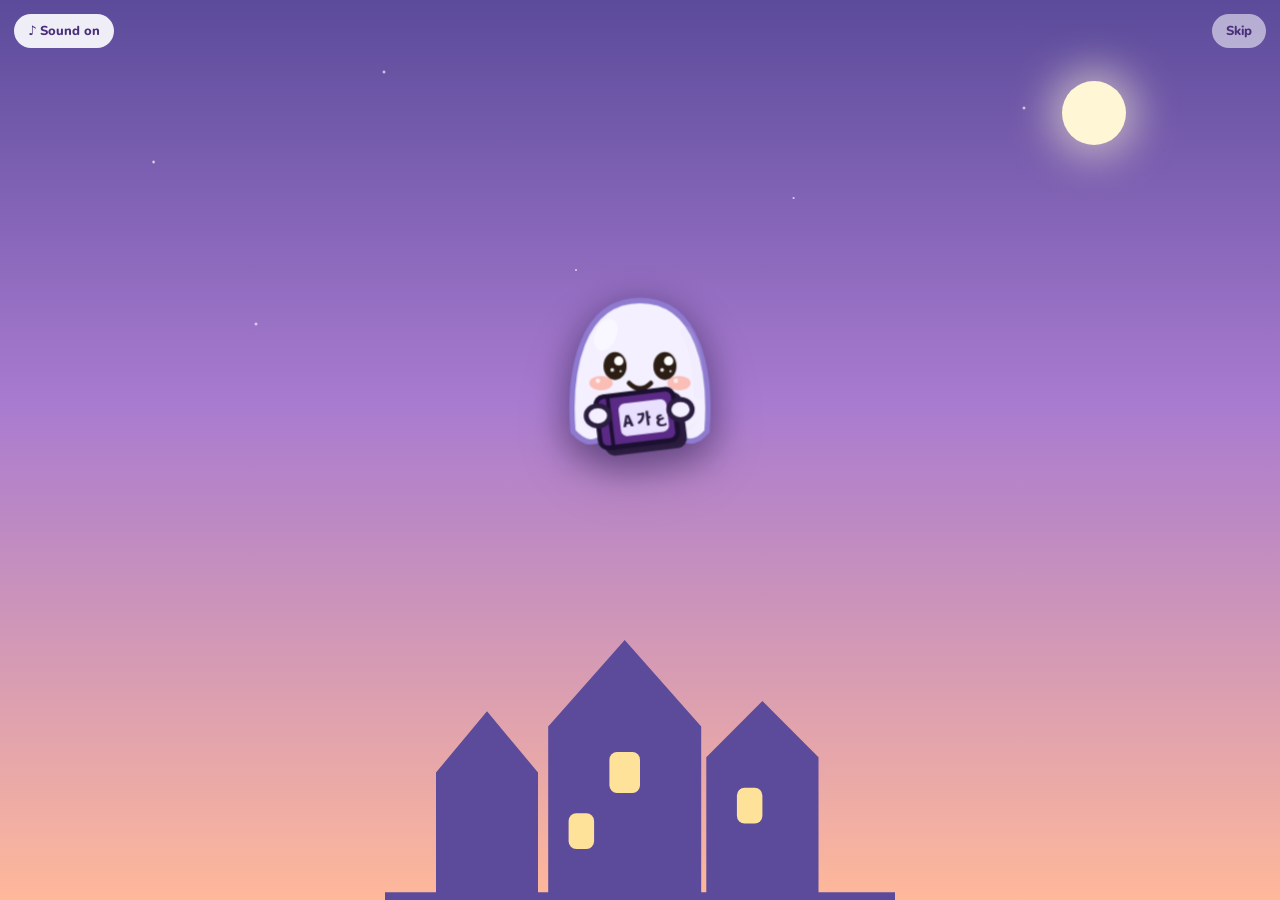
==== commit dce290b0: "Fix the replayed opening (no reload mid-animation, instant cover); zig-zag staircase Manor with a bi" ====
--- a/index.html
+++ b/index.html
@@ -1,4 +1,4 @@
-<!doctype html><html lang="en" data-theme="light"><head><meta charset="utf-8">
+<!doctype html><html lang="en" data-theme="light"><head><meta charset="utf-8"><script>try{if(sessionStorage.getItem("gabboo.alive")!=="1")document.documentElement.classList.add("boot")}catch(e){document.documentElement.classList.add("boot")}</script><style>html.boot body::before{content:"";position:fixed;inset:0;z-index:9999;background:linear-gradient(180deg,#5B4B9A 0%,#A97BD0 45%,#FFB89A 100%)}</style>
 <meta name="viewport" content="width=device-width, initial-scale=1, viewport-fit=cover">
 <meta name="theme-color" content="#170C2B"><meta name="description" content="GabBoo: a free, talk-first way to learn languages with a friendly Boo buddy who listens and helps.">
 <title>GabBoo: Peek. Speak. Repeat.</title>
--- a/styles.css
+++ b/styles.css
@@ -25,26 +25,7 @@
   --r-sm: 12px; --r-md: 16px; --r-lg: 24px; --r-xl: 32px; --r-pill: 999px;
   --tap: 48px;
 }
-@media (prefers-color-scheme: dark) {
-  :root:not([data-theme="light"]) {
-    color-scheme: dark;
-    --bg: #11111C; --surface: #1A1A29; --surface-2: #232336; --line: #31314A; --ink: #F4F1EA; --ink-2: #A7A4BC;
-    --berry: #FFB27A; --berry-deep: #F0803A; --berry-soft: #4A2A14; --on-berry: #11111C; --berry-text: #FFC79A; --pink: #FF9473;
-    --jade: #5FDDB0; --jade-deep: #2FA27D; --jade-soft: #173E33;
-    --gold: #FFD35E; --gold-deep: #C99A1E; --gold-soft: #3F3312; --gold-ink: #FFE39A;
-    --coral: #FF8A8A; --coral-soft: #4A2228; --sky: #5FCFC5; --sky-soft: #173A38; --on-sky: #11111C; --ember: #FF9473;
-    --shadow: 0 1px 2px rgb(0 0 0 / .3), 0 10px 30px rgb(0 0 0 / .3);
-  }
-}
-:root[data-theme="dark"] {
-  color-scheme: dark;
-  --bg: #11111C; --surface: #1A1A29; --surface-2: #232336; --line: #31314A; --ink: #F4F1EA; --ink-2: #A7A4BC;
-  --berry: #FFB27A; --berry-deep: #F0803A; --berry-soft: #4A2A14; --on-berry: #11111C; --berry-text: #FFC79A; --pink: #FF9473;
-  --jade: #5FDDB0; --jade-deep: #2FA27D; --jade-soft: #173E33;
-  --gold: #FFD35E; --gold-deep: #C99A1E; --gold-soft: #3F3312; --gold-ink: #FFE39A;
-  --coral: #FF8A8A; --coral-soft: #4A2228; --sky: #5FCFC5; --sky-soft: #173A38; --on-sky: #11111C; --ember: #FF9473;
-  --shadow: 0 1px 2px rgb(0 0 0 / .3), 0 10px 30px rgb(0 0 0 / .3);
-}
+
 
 /* ========================= BASE ========================= */
 * { box-sizing: border-box; }
@@ -68,7 +49,7 @@
 .btn.primary { background: var(--berry); color: var(--on-berry); box-shadow: 0 4px 0 var(--berry-deep); }
 .btn.good { background: var(--jade); color: #fff; box-shadow: 0 4px 0 var(--jade-deep); }
 :root[data-theme="dark"] .btn.good { color: #062A1E; }
-@media (prefers-color-scheme: dark) { :root:not([data-theme="light"]) .btn.good { color: #062A1E; } }
+
 .btn.gold { background: var(--gold); color: #3E2A00; box-shadow: 0 4px 0 var(--gold-deep); }
 .btn.ghost { background: var(--surface); color: var(--ink-2); border: 2px solid var(--line); box-shadow: 0 3px 0 var(--line); }
 .btn.danger { background: var(--coral); color: #fff; box-shadow: 0 4px 0 color-mix(in srgb, var(--coral) 65%, #000); }
@@ -244,7 +225,7 @@
 .unit.c2 .unit-banner { background: var(--jade); color: #fff; box-shadow: 0 4px 0 var(--jade-deep); }
 .unit.c3 .unit-banner { background: var(--gold); color: #3E2A00; box-shadow: 0 4px 0 var(--gold-deep); }
 :root[data-theme="dark"] .unit.c2 .unit-banner { color: #062A1E; }
-@media (prefers-color-scheme: dark) { :root:not([data-theme="light"]) .unit.c2 .unit-banner { color: #062A1E; } }
+
 .guide-btn { flex: none; display: inline-flex; align-items: center; gap: 8px; min-height: 48px; padding: 8px 14px; border-radius: var(--r-md); border: 2px solid rgb(255 255 255 / .45); background: rgb(255 255 255 / .12); color: inherit; font-weight: 800; font-size: 14px; letter-spacing: .04em; text-transform: uppercase; }
 .guide-btn svg { width: 22px; height: 22px; }
 .path { position: relative; display: flex; flex-direction: column; align-items: center; gap: 18px; padding: 56px 0 10px; }
@@ -662,7 +643,7 @@
 .mood:active { transform: translateY(3px); border-bottom-width: 2px; }
 .mood .art { width: 52px; height: 52px; } .mood b { font: 600 15px var(--font-display); } .mood small { color: var(--ink-2); font-weight: 600; font-size: 11.5px; line-height: 1.25; }
 .mood[data-feel="sleepy"] { background: #E9F3F5; } .mood[data-feel="chatty"] { background: #FFECE8; } .mood[data-feel="focused"] { background: #EAF8F1; }
-@media (prefers-color-scheme: dark) { :root:not([data-theme="light"]) .mood[data-feel] { background: var(--surface-2); } }
+
 :root[data-theme="dark"] .mood[data-feel] { background: var(--surface-2); }
 .garden .plants { display: grid; grid-template-columns: repeat(auto-fill, minmax(84px, 1fr)); gap: 8px; }
 .plot { display: flex; flex-direction: column; align-items: center; gap: 0; padding: 6px 4px 8px; border-radius: 14px; border: 0; background: linear-gradient(#EAF8FF00, #E9F7E2); }
@@ -743,7 +724,7 @@
 .win-in svg { width: 22px; height: 22px; }
 .win.open { border-color: var(--ep); background: var(--ep-soft); } .win.open .win-in { background: var(--ep); color: #fff; }
 .win.done { border-color: var(--gold); background: #FFF3CC; } .win.done .win-in { background: var(--gold); color: #3E2A00; }
-.win.locked .win-in { background: repeating-linear-gradient(0deg, var(--surface-2) 0 6px, var(--line) 6px 8px); }
+.win.locked .win-in { background: var(--surface-2); }
 .win.trophy { border-radius: 50%; } .win.trophy .win-in { border-radius: 50%; }
 .win.current { animation: winBob 1.6s ease-in-out infinite; box-shadow: 0 0 0 4px color-mix(in srgb, var(--ep) 25%, transparent); }
 @keyframes winBob { 50% { transform: translateY(-4px); } }
@@ -751,7 +732,7 @@
 .win:active { transform: scale(.92); }
 .node-sheet { display: flex; gap: 14px; align-items: flex-start; } .node-sheet .mascot { width: 92px; height: 92px; flex: none; }
 .ns-body { flex: 1; display: flex; flex-direction: column; gap: 8px; } .ns-body b { font: 600 20px var(--font-display); } .ns-body p { margin: 0; color: var(--ink-2); font-weight: 600; } .ns-body .btn { background: var(--berry); color: #fff; box-shadow: 0 4px 0 var(--berry-deep); } .node-sheet.locked .ns-body .btn { background: var(--sky); box-shadow: 0 4px 0 #A8430A; }
-@media (prefers-color-scheme: dark) { :root:not([data-theme="light"]) .boo-stage { --stage-a: #1A1A29; --stage-b: #232336; border-color: var(--line); } }
+
 :root[data-theme="dark"] .boo-stage { --stage-a: #1A1A29; --stage-b: #232336; border-color: var(--line); }
 /* Floating dock with a big Talk button in the middle */
 .bnav { margin: 0 12px calc(10px + env(safe-area-inset-bottom, 0px)); padding: 4px 6px; border: 2px solid var(--line); border-radius: 28px; box-shadow: 0 8px 24px rgb(51 34 63 / .12); }
@@ -824,7 +805,7 @@
 .call-chip { border-color: #FF6B6B; color: #C94848; }
 .call-screen { position: fixed; inset: 0; z-index: 60; display: flex; flex-direction: column; align-items: center; gap: 14px; padding: calc(18px + env(safe-area-inset-top, 0px)) 18px calc(24px + env(safe-area-inset-bottom, 0px));
   background: radial-gradient(circle at 50% 30%, #FFF2E1, #DDF2EF 60%, #CDE9EE); color: var(--ink); overflow-y: auto; animation: cardUp .35s cubic-bezier(.3, 1.4, .5, 1); }
-@media (prefers-color-scheme: dark) { :root:not([data-theme="light"]) .call-screen { background: radial-gradient(circle at 50% 30%, #1A1A29, #232336 60%, #11111C); } }
+
 :root[data-theme="dark"] .call-screen { background: radial-gradient(circle at 50% 30%, #1A1A29, #232336 60%, #11111C); }
 .call-top { display: flex; align-items: center; gap: 8px; font-weight: 700; } .call-time { font-variant-numeric: tabular-nums; color: var(--ink-2); }
 .call-dot { width: 10px; height: 10px; border-radius: 50%; background: var(--jade); animation: pulse 1.2s infinite; }
@@ -851,7 +832,7 @@
 .auth, .paywall { position: fixed; inset: 0; z-index: 70; overflow-y: auto; display: flex; align-items: flex-start; justify-content: center; padding: calc(24px + env(safe-area-inset-top, 0px)) 16px 32px;
   background: linear-gradient(160deg, var(--stage-a, #FFF2E1), var(--stage-b, #DDF2EF)); }
 .auth[hidden] { display: none; }
-@media (prefers-color-scheme: dark) { :root:not([data-theme="light"]) :is(.auth, .paywall) { --stage-a: #1A1A29; --stage-b: #232336; } }
+
 :root[data-theme="dark"] :is(.auth, .paywall) { --stage-a: #1A1A29; --stage-b: #232336; }
 .auth-card, .pw-card { position: relative; width: 100%; max-width: 420px; background: var(--surface); border-radius: 30px; padding: 22px 20px; box-shadow: 0 12px 40px rgb(51 34 63 / .16); display: flex; flex-direction: column; gap: 10px; margin-top: 40px; }
 .auth-boo, .pw-boo { width: 110px; height: 110px; margin: -78px auto 0; }
@@ -883,7 +864,7 @@
    v2 POLISH: candy colours, springy transitions, big reactions
    ===================================================================== */
 body { background: radial-gradient(1200px 600px at 110% -10%, #FFE6CC 0, transparent 60%), radial-gradient(900px 500px at -20% 110%, #D7EEF2 0, transparent 60%), var(--bg); }
-@media (prefers-color-scheme: dark) { :root:not([data-theme="light"]) body { background: var(--bg); } }
+
 :root[data-theme="dark"] body { background: var(--bg); }
 .btn.primary { background: linear-gradient(180deg, #F58A2B, var(--berry)); box-shadow: 0 5px 0 var(--berry-deep), inset 0 2px 0 rgb(255 255 255 / .25); }
 .btn:active { transform: translateY(3px) scale(.98); }
@@ -1485,10 +1466,7 @@
 .live .live-q, .live .live-card, .live .live-phrase .script, .live .live-phrase b { color: var(--ink); }
 .live .live-phrase small { color: var(--ink-2); }
 .live .live-when { color: var(--pink); }
-@media (prefers-color-scheme: dark) {
-  :root:not([data-theme="light"]) .live { --live-top: #F4F1EA; --live-top-2: #FFD9B8; }
-  :root:not([data-theme="light"]) .live.sky-day, :root:not([data-theme="light"]) .live.sky-dawn { background: linear-gradient(180deg, #24407A, var(--bg) 45%); }
-}
+
 :root[data-theme="dark"] .live { --live-top: #F4F1EA; --live-top-2: #FFD9B8; }
 :root[data-theme="dark"] .live.sky-day, :root[data-theme="dark"] .live.sky-dawn { background: linear-gradient(180deg, #24407A, var(--bg) 45%); }
 
@@ -1499,8 +1477,7 @@
 
 /* Accent text that stays readable on both light and dark surfaces */
 :root { --accent-ink: #C4411F; --coral-ink: #B83232; }
-@media (prefers-color-scheme: dark) { :root:not([data-theme="light"]) { --accent-ink: #FF9473; --coral-ink: #FF8A8A; } }
-:root[data-theme="dark"] { --accent-ink: #FF9473; --coral-ink: #FF8A8A; }
+
 .live-when, .live .live-when, .ph-when { color: var(--accent-ink); }
 .badge-new { color: var(--berry-text); }
 .hearts, .hearts.num { color: var(--coral-ink); }
@@ -1508,8 +1485,7 @@
 
 /* One accent family: indigo. (The old teal "sky" is folded into it so selections, links and badges all match.) */
 :root { --sky: var(--berry); --sky-soft: var(--berry-soft); --on-sky: var(--on-berry); }
-@media (prefers-color-scheme: dark) { :root:not([data-theme="light"]) { --sky: var(--berry); --sky-soft: var(--berry-soft); --on-sky: var(--on-berry); } }
-:root[data-theme="dark"] { --sky: var(--berry); --sky-soft: var(--berry-soft); --on-sky: var(--on-berry); }
+
 
 /* White text only on dark enough fills */
 .rt-promo { background: linear-gradient(135deg, #B83A1B, #C4411F); }
@@ -1520,7 +1496,7 @@
 .scene-btn .chev, .reveal, .reveal small { color: var(--berry-text); opacity: 1; }
 .stamp .st-ic { color: var(--ink-2); border-color: var(--ink-2); }
 .stamp:not(.on) { opacity: .8; }
-@media (prefers-color-scheme: dark) { :root:not([data-theme="light"]) .btn.danger, :root:not([data-theme="light"]) .btn.ghost.danger { color: #2A0F12; } }
+
 :root[data-theme="dark"] .btn.danger, :root[data-theme="dark"] .btn.ghost.danger { color: #2A0F12; }
 .season-tag, .ep-seg.current { color: var(--on-berry) !important; }
 
@@ -1833,7 +1809,7 @@
    ================================================================= */
 :root {
   --noise: url("data:image/svg+xml;utf8,<svg xmlns='http://www.w3.org/2000/svg' width='140' height='140'><filter id='n'><feTurbulence type='fractalNoise' baseFrequency='.85' numOctaves='2' stitchTiles='stitch'/><feColorMatrix values='0 0 0 0 .32  0 0 0 0 .3  0 0 0 0 .26  0 0 0 .22 0'/></filter><rect width='140' height='140' filter='url(%23n)'/></svg>");
-  --grain: repeating-linear-gradient(96deg, rgb(0 0 0 / .10) 0 2px, rgb(255 255 255 / 0) 2px 12px);
+  --grain: none;
   --stone-bg: var(--noise), linear-gradient(180deg, #F1EFE6 0%, #D9D6CA 100%);
   --wood-bg: var(--grain), linear-gradient(180deg, #7A5232 0%, #4D311C 100%);
   --cream-ink: #FFF1D6;
@@ -2051,7 +2027,7 @@
   --berry: #FF7A1A; --berry-deep: #B34A00; --berry-soft: #3A2210; --on-berry: #1B1030; --berry-text: #FFB066; --pink: #FF9A4D;
   --jade: #3EE89A; --jade-deep: #1F9A68; --jade-soft: #123A2E; --coral: #FF5C6C; --coral-soft: #3F1624;
   --gold: #FFC857; --gold-deep: #C28A0A; --gold-ink: #FFE29A; --sky: #8E7BFF; --sky-soft: #261E4F;
-  --wood-bg: repeating-linear-gradient(96deg, rgb(255 255 255 / .03) 0 2px, rgb(0 0 0 / .08) 2px 12px), linear-gradient(180deg, #3A2A58, #1A1030);
+  --wood-bg: linear-gradient(180deg, #3A2A58, #1A1030);
   --stone-bg: linear-gradient(180deg, #4A4266, #2A2444);
   --cream-ink: #EADFFF; --noise: none;
   --font-display: "Fredoka", "Nunito", system-ui, sans-serif; --font-spook: "Creepster", "Fredoka", system-ui, sans-serif;
@@ -2179,3 +2155,284 @@
 .tcrew { outline: none; border: 0; padding: 0; background: none !important; } .tcrew:focus-visible { outline: 2px solid #FF9A4D; border-radius: 12px; }
 .lang-chip, .lang-chip * { color: #F3ECFF !important; } .lang-chip .flag { background: #FF7A1A; color: #1B1030 !important; }
 .vghost { top: 352px !important; right: 0 !important; width: 104px !important; height: 100px !important; }
+
+/* ===== Trail realism: fog, lamps, gravestone plaques, smooth entrances ===== */
+.tmap { -webkit-mask-image: linear-gradient(to bottom, transparent 0, #000 40px, #000 calc(100% - 50px), transparent 100%); mask-image: linear-gradient(to bottom, transparent 0, #000 40px, #000 calc(100% - 50px), transparent 100%); }
+.tfog { position: absolute; left: -25%; right: -25%; height: 150px; z-index: 5; pointer-events: none; background: radial-gradient(ellipse at center, rgb(200 185 255 / .22), transparent 70%); filter: blur(8px); animation: fogDrift 20s ease-in-out infinite alternate; }
+.tfog.t2 { animation-duration: 27s; animation-direction: alternate-reverse; opacity: .8; }
+.lamp circle { animation: lampFlicker 3.4s ease-in-out infinite; } .lamp:nth-child(2n) circle { animation-delay: -1.2s; }
+@keyframes lampFlicker { 0%, 100% { opacity: .35; } 45% { opacity: .5; } 52% { opacity: .22; } 60% { opacity: .46; } }
+.tplaque { border-radius: 34px 34px 10px 10px / 24px 24px 10px 10px; padding: 8px 14px 8px; min-width: 128px; }
+.tn { transition: transform .25s cubic-bezier(.3, 1.5, .5, 1), box-shadow .25s; } .tn.launch { transform: scale(1.18); box-shadow: 0 8px 0 #07040F, 0 0 0 3px #FFB066, 0 0 60px rgb(255 138 31 / 1); }
+.tnode { animation: nodeIn .6s cubic-bezier(.3, 1.4, .5, 1) both; } @keyframes nodeIn { from { opacity: 0; translate: 0 18px; scale: .9; } }
+.tsign { overflow: visible; } .tsign::before, .tsign::after { content: ""; position: absolute; top: -18px; width: 3px; height: 20px; background: #8E7BD0; } .tsign::before { left: 18%; } .tsign::after { right: 18%; }
+body.entering #app, body.entering .main { animation: none; } body.entering::after { content: ""; position: fixed; inset: 0; z-index: 70; pointer-events: none; background: radial-gradient(circle at 50% 50%, rgb(200 180 255 / .0), rgb(15 10 28 / .95) 75%); animation: mistClose .32s ease-in forwards; } @keyframes mistClose { from { opacity: 0; } to { opacity: 1; } }
+#lesson:not([hidden]) { animation: lessonIn .5s cubic-bezier(.2, .8, .3, 1) both; } @keyframes lessonIn { from { opacity: 0; transform: scale(1.06); filter: blur(8px) brightness(1.6); } to { opacity: 1; transform: none; filter: none; } }
+.tab.tab-in { animation: tabIn .5s cubic-bezier(.22, 1, .36, 1); } @keyframes tabIn { from { opacity: 0; transform: translateY(14px); filter: blur(3px); } }
+.l-inner { animation: stepIn .45s cubic-bezier(.22, 1, .36, 1) both; } @keyframes stepIn { from { opacity: 0; transform: translateX(26px); filter: blur(3px); } }
+.opts .opt, .pic-grid .pic-card, .wbank .wt { animation: optIn .5s cubic-bezier(.22, 1, .36, 1) both; } .opts .opt:nth-child(2) { animation-delay: .05s; } .opts .opt:nth-child(3) { animation-delay: .1s; } .opts .opt:nth-child(4) { animation-delay: .15s; }
+
+/* ===== Fewer buttons in exercises ===== */
+#l-tr, .lesson .opt .num, .lesson .opt .key, .lesson .opt .badge-n, .cs-help, .lesson .listen-tools, .pop-hint, .ask-btn, .l-top .ask-btn { display: none !important; }
+.lesson .opt { padding-left: 18px; }
+@media (prefers-reduced-motion: reduce) { .tfog, .lamp circle, .tnode { animation: none !important; } #lesson:not([hidden]), .l-inner, .tab.tab-in { animation: none !important; } }
+#cs-help, .cs-help, #sp-self-no { display: none !important; }
+
+/* ===== The haunted manor (replaces the trail) ===== */
+.manor { display: flex; flex-direction: column; gap: 22px; padding: 6px 0 30px; max-width: 640px; margin: 0 auto; }
+.floor { position: relative; border-radius: 22px 22px 8px 8px; padding: 0 12px 16px; background:
+  linear-gradient(180deg, #2A1F47 0%, #1A1230 100%); border: 3px solid #0A0614; box-shadow: 0 0 0 1px #4A3578, 0 14px 24px rgb(0 0 0 / .5); }
+.floor::after { content: ""; position: absolute; left: 0; right: 0; bottom: 0; height: 12px; border-radius: 0 0 6px 6px; background: #3A2619; }
+.floor-sign { display: flex; align-items: center; gap: 10px; margin: 0 -12px 14px; padding: 10px 14px; border-radius: 19px 19px 0 0; background: var(--wood-bg); border-bottom: 3px solid #0A0614; }
+.floor-sign b { flex: 1; min-width: 0; font: 600 19px var(--font-display); color: #fff; }
+.floor-crew { display: flex; flex-direction: column; align-items: center; background: none; border: 0; padding: 0; flex: none; }
+.floor-crew .mascot { width: 44px; height: 44px; filter: drop-shadow(0 0 8px rgb(190 170 255 / .7)); } .floor-crew small { font: 800 10px var(--font-body); color: #FFB066; margin-top: -2px; }
+.doors { display: grid; grid-template-columns: repeat(3, 1fr); gap: 14px 8px; padding-bottom: 12px; position: relative; z-index: 1; }
+.door { position: relative; display: flex; flex-direction: column; align-items: center; gap: 6px; padding: 0; background: none; border: 0; color: #fff; text-align: center; min-width: 0; }
+.door-frame { position: relative; width: 84px; height: 112px; border-radius: 42px 42px 3px 3px; background: #07040F; border: 5px solid #4A3224; box-shadow: 0 0 0 2px #0A0614, 0 8px 12px rgb(0 0 0 / .5); perspective: 300px; overflow: visible; }
+.door-glow { position: absolute; inset: 0; border-radius: 36px 36px 0 0; background: radial-gradient(ellipse at 50% 80%, #1B1430, #07040F); }
+.door-leaf { position: absolute; inset: 0; border-radius: 36px 36px 0 0; background: linear-gradient(180deg, #6A4A33, #3E2A1C); border: 2px solid #1A0F08; transform-origin: left center; transition: transform .6s cubic-bezier(.3, 1.2, .5, 1); display: grid; place-items: center; box-shadow: inset 0 0 0 4px rgb(0 0 0 / .18); }
+.door-leaf::before { content: ""; position: absolute; inset: 10px 10px 40px; border-radius: 26px 26px 0 0; border: 2px solid rgb(0 0 0 / .3); }
+.door-num { position: relative; z-index: 1; font: 600 24px var(--font-display); color: #FFE8C7; text-shadow: 0 2px 0 rgb(0 0 0 / .6); margin-top: -8px; }
+.door-knob { position: absolute; right: 9px; top: 58%; width: 9px; height: 9px; border-radius: 50%; background: #FFC857; box-shadow: 0 0 6px #FFC857; }
+.door.done .door-glow { background: radial-gradient(ellipse at 50% 70%, #9AFFD0, #1FB77A 60%, #0B3A28); box-shadow: 0 0 22px rgb(62 232 154 / .7); }
+.door.done .door-leaf { transform: rotateY(-72deg); }
+.door.current .door-glow { background: radial-gradient(ellipse at 50% 70%, #FFE0A0, #FF8A1F 62%, #5A2A06); box-shadow: 0 0 30px rgb(255 138 31 / .95); animation: doorPulse 2.2s ease-in-out infinite; }
+.door.current .door-leaf { transform: rotateY(-34deg); }
+@keyframes doorPulse { 50% { box-shadow: 0 0 44px rgb(255 138 31 / 1); } }
+.door.locked .door-leaf { filter: grayscale(.5) brightness(.6); } .door.locked .door-num { display: none; }
+.door-chain { position: absolute; inset: 0; z-index: 2; pointer-events: none; background: none; border: 3px dashed rgb(200 195 225 / .5); border-radius: 36px 36px 0 0; }
+.door-lock { position: absolute; z-index: 3; left: 50%; top: 50%; width: 30px; height: 30px; transform: translate(-50%, -50%); filter: drop-shadow(0 2px 3px #000); pointer-events: none; }
+.door-tick { position: absolute; z-index: 3; right: -10px; top: -8px; width: 28px; height: 28px; padding: 4px; background: #3EE89A; border: 3px solid #0A0614; border-radius: 50%; box-sizing: border-box; pointer-events: none; }
+.door:not(.locked):active .door-frame { transform: scale(.95); } .door.launch .door-leaf { transform: rotateY(-95deg); } .door.launch .door-glow { box-shadow: 0 0 60px rgb(255 190 90 / 1); }
+.door-name { display: block; max-width: 100%; } .door-name small { display: block; font: 800 10px var(--font-body); color: #FF9A4D; text-transform: uppercase; letter-spacing: .05em; } .door-name b { display: block; font: 600 13.5px/1.2 var(--font-display); color: #fff; overflow-wrap: anywhere; }
+.door.locked .door-name b { color: #A79CCB; }
+.door-dots { display: flex; gap: 4px; } .door-dots i { width: 9px; height: 9px; border-radius: 50%; background: #3A3156; } .door-dots i.on { background: #5CFFB0; box-shadow: 0 0 7px #5CFFB0; }
+.door-peek { position: absolute; right: -2px; top: 40px; width: 40px; height: 38px; pointer-events: none; filter: drop-shadow(0 0 10px rgb(190 170 255 / .9)); animation: booFloat 4s ease-in-out infinite; } .door-peek svg { width: 100%; height: 100%; }
+@media (min-width: 560px) { .door-frame { width: 96px; height: 128px; } .door-name b { font-size: 15px; } .door-peek { width: 46px; height: 44px; top: 50px; } }
+/* laptop: nothing floats over the content; content stays inside the main column */
+@media (min-width: 900px) { .manor { max-width: 720px; } .doors { grid-template-columns: repeat(4, 1fr); } }
+
+/* ===== Laptop / tablet layout: phone-only bars stay hidden, content gets the full main column ===== */
+@media (min-width: 768px) { #bnav, .bnav { display: none !important; } }
+@media (min-width: 1100px) { #topbar, .topbar { display: none !important; } }
+@media (min-width: 768px) and (max-width: 1099px) { .topbar { display: flex; flex-direction: row; } .wcorner { display: none; } .wbar { flex: 1; } }
+.rail button.nav-i[data-tab="chat"], .rail button.nav-i[data-tab="chat"] svg { background: none; color: inherit; box-shadow: none; } .rail button.nav-i[aria-current="page"] { background: rgb(255 122 26 / .16); border-color: #FF7A1A; color: #FFB066; }
+.rail { background: linear-gradient(180deg, #1D1433, #130B24); border-right: 2px solid #0A0614; } .rail button.nav-i { color: #D9C9FF; } .rail .logo { color: #FF9A4D; text-shadow: 0 0 12px rgb(255 122 26 / .6); }
+.rail .who-btn { background: #2A2147; border: 2px solid #5A4890; color: #fff; } .rail .who-btn small { color: #B9A9DC; }
+aside.right .card { margin: 0; }
+.ob-story { align-items: center; gap: 14px; } .ob-story h1 { font: 400 40px var(--font-spook); letter-spacing: .06em; color: #FF9A4D; text-shadow: 0 0 16px rgb(255 122 26 / .7); margin: 0; }
+.story-cards { display: flex; flex-direction: column; gap: 10px; width: 100%; max-width: 360px; }
+.sc { display: flex; gap: 12px; align-items: center; padding: 12px 14px; border-radius: 16px; background: linear-gradient(180deg, #2A2147, #170F2B); border: 2.5px solid #5A4890; box-shadow: 0 4px 0 #07040F; animation: scIn .5s cubic-bezier(.22, 1, .36, 1) both; }
+.sc:nth-child(2) { animation-delay: .12s; } .sc:nth-child(3) { animation-delay: .24s; } .sc:nth-child(4) { animation-delay: .36s; }
+.sc span { flex: none; width: 34px; height: 34px; display: grid; place-items: center; border-radius: 50%; background: #FF7A1A; color: #1B1030; font: 600 18px var(--font-display); box-shadow: 0 0 12px rgb(255 122 26 / .6); }
+.sc p { margin: 0; color: #EADFFF; font: 700 16px/1.35 var(--font-body); text-align: left; } .sc b { color: #fff; }
+@keyframes scIn { from { opacity: 0; transform: translateX(-18px); } }
+
+/* =====================================================================
+   SIMPLE LIGHT THEME (final layer): warm white, ONE orange accent,
+   green and red only for right and wrong. No decoration.
+   ===================================================================== */
+:root, :root[data-theme="light"] {
+  --bg: #FBF7F0; --surface: #FFFFFF; --surface-2: #F3EDE2; --line: #E3DACB; --ink: #2A2433; --ink-2: #625A70;
+  --berry: #E8590C; --berry-deep: #B8470A; --berry-soft: #FDEBDD; --on-berry: #FFFFFF; --berry-text: #B8470A; --pink: #E8590C;
+  --jade: #1E8E5A; --jade-deep: #136B42; --jade-soft: #E1F5EA; --coral: #D23B3B; --coral-soft: #FCE6E6;
+  --gold: #E8590C; --gold-deep: #B8470A; --gold-ink: #7A2F06; --sky: #E8590C; --sky-soft: #FDEBDD;
+  --wood-bg: #FFFFFF; --stone-bg: #FFFFFF; --cream-ink: #2A2433; --noise: none;
+  color-scheme: light;
+}
+body, #app, .shell { background: var(--bg) !important; color: var(--ink); }
+/* remove all decoration */
+#jungle-bg, #leaf-fall, .fog, .float-boo, .flash, .tfog, .tcrew, .tdecor, .floor-crew, .sky::before, .journey-head::before, .journey-head::after, .skip-card::before, .skip-card::after, .tsign::before, .tsign::after, .lesson::before, .rt::before, #kit-peek { display: none !important; }
+.lesson, .rt, .call-screen { background: var(--bg) !important; }
+* { text-shadow: none !important; }
+/* top bar */
+.topbar { display: flex !important; flex-direction: row !important; align-items: center; gap: 8px; padding: 10px 14px; background: var(--bg); border-bottom: 1px solid var(--line); }
+.lang-chip { background: var(--surface) !important; border: 1px solid var(--line) !important; border-radius: 999px; box-shadow: none !important; color: var(--ink) !important; padding: 5px 12px 5px 6px; font-weight: 800; }
+.lang-chip, .lang-chip * { color: var(--ink) !important; } .lang-chip .flag { background: var(--berry); color: #fff !important; }
+.sp-stat { display: inline-flex; align-items: center; gap: 6px; height: 38px; padding: 0 12px; background: var(--surface); border: 1px solid var(--line); border-radius: 999px; font-weight: 800; color: var(--ink); } .sp-stat b { color: var(--ink); } .sp-stat svg { width: 22px; height: 22px; }
+.wbar, .wcorner { display: none !important; }
+/* bottom bar */
+.bnav { display: grid !important; grid-template-columns: repeat(4, 1fr); gap: 0; margin: 0; padding: 6px 6px calc(6px + env(safe-area-inset-bottom, 0px)); background: var(--surface) !important; border: 0 !important; border-top: 1px solid var(--line) !important; border-radius: 0 !important; box-shadow: none !important; align-items: stretch; }
+.bnav .bn { display: flex; flex-direction: column; align-items: center; gap: 2px; min-height: 56px; padding: 4px 0; border: 0; background: none !important; box-shadow: none !important; border-radius: 12px; color: var(--ink-2) !important; font: 800 12px var(--font-body); letter-spacing: 0; }
+.bnav .bn svg { width: 28px; height: 26px; filter: none !important; opacity: .75; } .bnav .bn[aria-current="page"] { color: var(--berry) !important; background: var(--berry-soft) !important; box-shadow: none !important; } .bnav .bn[aria-current="page"] svg { opacity: 1; }
+.bn-play { display: none !important; }
+@media (min-width: 768px) { #bnav, .bnav { display: none !important; } } @media (min-width: 1100px) { #topbar, .topbar { display: none !important; } }
+.rail { background: var(--surface) !important; border-right: 1px solid var(--line) !important; } .rail button.nav-i { color: var(--ink-2) !important; } .rail button.nav-i[aria-current="page"] { background: var(--berry-soft) !important; border-color: transparent !important; color: var(--berry) !important; } .rail .logo { color: var(--berry) !important; text-shadow: none; } .rail .who-btn { background: var(--surface-2) !important; border: 0 !important; color: var(--ink) !important; } .rail .who-btn small { color: var(--ink-2) !important; }
+/* cards: plain white */
+.card, .moment, .tk-card, .journey-card, .me-group, .tplaque, .floor, .skip-card, .journey-head, .sky, .coach-bub, .tk-line, .tk-chip, .trial-pill, .install-banner, .vpanel, .review-card {
+  background: var(--surface) !important; border: 1px solid var(--line) !important; box-shadow: none !important; color: var(--ink) !important; border-radius: 16px; }
+.card h1, .card h2, .card h3, .moment b, .tk-ct b, .journey-card b, .skip-card b, .sky-hi, .journey-head b, .coach-bub p, .tk-t, .tk-r, .tplaque b { color: var(--ink) !important; }
+.sky-sub, .sky-clock, .sky-top > span, .journey-head small, .tk-ct small, .journey-card small, .note, .muted, .ph-rom, .skip-card small, .tk-en, .coach-bub small, .tplaque small, .tk-chip small { color: var(--ink-2) !important; background: none !important; }
+.ph-when, .moment .ph-when, .tk-who, .coach-bub b { color: var(--berry-text) !important; }
+
+.journey-head { padding-top: 14px; margin-top: 8px; } .journey-head .jh-pals { display: none; } .jh-bar { background: var(--surface-2) !important; box-shadow: none !important; } .jh-bar i { background: var(--berry) !important; box-shadow: none !important; }
+/* buttons: one primary orange, everything else plain */
+.btn.primary, .go, #l-main, .btn.gold { background: var(--berry) !important; color: #fff !important; border: 0 !important; box-shadow: 0 3px 0 var(--berry-deep) !important; border-radius: 14px; text-shadow: none; }
+.btn.ghost, .seg.track-seg button, .skip-card .btn, .wc, .btn.sm:not(.primary) { background: var(--surface) !important; color: var(--ink) !important; border: 1px solid var(--line) !important; box-shadow: none !important; border-radius: 12px; }
+.seg.track-seg { background: none !important; padding: 0; } .seg.track-seg button.on { background: var(--berry-soft) !important; color: var(--berry-text) !important; border-color: var(--berry) !important; }
+.l-foot.ok #l-main { background: var(--jade) !important; box-shadow: 0 3px 0 var(--jade-deep) !important; } .l-foot.bad #l-main { background: var(--coral) !important; box-shadow: 0 3px 0 #9A2A2A !important; }
+/* manor: plain floors and doors */
+.manor { gap: 16px; } .floor { padding: 0 12px 12px; } .floor::after { display: none; }
+.floor-sign { background: none !important; border: 0 !important; margin: 0 -12px 8px; padding: 14px 14px 4px; } .floor-sign b { color: var(--ink) !important; font-size: 20px; } .season-tag { background: var(--berry-soft) !important; color: var(--berry-text) !important; border: 0 !important; }
+.door-frame { background: var(--surface-2) !important; border: 2px solid var(--line) !important; box-shadow: none !important; } .door-glow { background: var(--surface-2) !important; box-shadow: none !important; animation: none !important; }
+.door-leaf { background: #D9CDB8 !important; border: 1px solid #C2B396 !important; box-shadow: none !important; } .door-leaf::before { display: none; } .door-num { color: var(--ink) !important; text-shadow: none; } .door-knob { background: var(--ink-2); box-shadow: none; }
+.door.current .door-glow { background: var(--berry) !important; } .door.current .door-leaf { background: #F0A770 !important; } .door.done .door-glow { background: var(--jade) !important; } .door.done .door-leaf { background: #BFE3CE !important; }
+.door.locked .door-leaf { background: #E6E0D4 !important; filter: none; } .door-chain { display: none; } .door-lock { filter: none; } .door-lock path { stroke: var(--ink-2); } .door-lock rect { fill: var(--ink-2); } .door-lock circle { fill: #fff; }
+.door-tick { background: var(--jade) !important; border-color: #fff !important; } .door-tick path { stroke: #fff; }
+.door-name small { color: var(--berry-text) !important; } .door-name b { color: var(--ink) !important; } .door.locked .door-name b { color: var(--ink-2) !important; }
+.door-dots i { background: var(--line); box-shadow: none; } .door-dots i.on { background: var(--jade); box-shadow: none; }
+.tsign, .season-head { background: none !important; border: 0 !important; box-shadow: none !important; }
+/* lessons: plain answer tiles */
+.l-top { background: var(--bg) !important; border: 0 !important; box-shadow: none !important; margin: 0; padding: 10px 14px; }
+.l-top .icon-btn, .l-top .hearts { background: var(--surface) !important; color: var(--ink) !important; box-shadow: none !important; border: 1px solid var(--line); } .l-top .hearts svg { color: var(--coral) !important; filter: none !important; }
+.l-top .trail { background: var(--surface-2) !important; box-shadow: none !important; } .l-top .trail #l-bar { background: var(--berry) !important; box-shadow: none !important; }
+.opt, .rt-opt, .lesson .opt, .lesson .tile, .lesson .wt, .lesson .match-col > * { background: var(--surface) !important; border: 2px solid var(--line) !important; box-shadow: 0 3px 0 var(--line) !important; color: var(--ink) !important; border-radius: 14px; text-shadow: none; }
+.lesson .opt::before, .lesson .match-col > *::before { display: none; }
+.lesson .opt:active, .lesson .wt:active { transform: translateY(2px); box-shadow: 0 1px 0 var(--line) !important; }
+.opt.right, .lesson .opt.right { background: var(--jade-soft) !important; border-color: var(--jade) !important; box-shadow: 0 3px 0 var(--jade) !important; color: #0E4A2E !important; }
+.opt.wrong, .lesson .opt.wrong { background: var(--coral-soft) !important; border-color: var(--coral) !important; box-shadow: 0 3px 0 var(--coral) !important; color: #7A1E1E !important; }
+.q, .lesson .prompt-text, .lesson h2, .l-inner h1, .lesson .script, .lesson .rom, .lesson .en { color: var(--ink) !important; } .lesson small { color: var(--ink-2) !important; }
+.l-foot { background: var(--surface) !important; border-top: 1px solid var(--line) !important; } .l-foot.ok { background: var(--jade-soft) !important; border-color: var(--jade) !important; } .l-foot.bad { background: var(--coral-soft) !important; border-color: var(--coral) !important; }
+.l-foot .fb strong, .l-foot .fb span { color: var(--ink) !important; }
+.coach { margin-bottom: 8px; } .coach .mascot { filter: none !important; width: 52px; height: 52px; } .coach-bub { border-radius: 14px 14px 14px 4px; padding: 6px 12px 8px; } .coach-bub small { display: none; }
+.ghost-pose, .tghost, .vghost { filter: none !important; animation: none !important; }
+/* inputs, sheets, misc */
+input.input, select.input, .ob .input { background: var(--surface) !important; color: var(--ink) !important; border: 1px solid var(--line) !important; } .sheet, .modal .panel, figure.panel { background: var(--surface) !important; color: var(--ink) !important; }
+.tk-h, .tk-h2, .tk-sub, h2.title { color: var(--ink) !important; } .tk-chip[aria-pressed="true"] { border-color: var(--berry) !important; background: var(--berry-soft) !important; }
+.me-group > summary { color: var(--ink) !important; } .me-group > summary::after { color: var(--ink-2); }
+.ob { background: var(--bg) !important; } .ob h1, .ob p, .ob-story h1 { color: var(--ink) !important; font-family: var(--font-display) !important; text-shadow: none; } .ob-story h1 { font-size: 32px; letter-spacing: 0; }
+.ob-bubble { background: var(--surface) !important; border: 1px solid var(--line); box-shadow: none !important; color: var(--ink); } .ob-bubble::after { background: var(--surface) !important; border: 0; } .ob-bubble b, .ob-bubble span { color: var(--ink) !important; }
+.sc { background: var(--surface) !important; border: 1px solid var(--line) !important; box-shadow: none !important; } .sc p, .sc b { color: var(--ink) !important; } .sc span { background: var(--berry) !important; color: #fff !important; box-shadow: none !important; }
+#splash { background: var(--bg) !important; } .sp-glow { display: none; } .sp-word { font: 600 44px var(--font-display) !important; color: var(--berry) !important; text-shadow: none !important; letter-spacing: 0; } .sp-tag { color: var(--ink-2) !important; } .sp-bubble { background: var(--surface) !important; color: var(--ink) !important; border: 1px solid var(--line); font-family: var(--font-display) !important; }
+.sp-boo .ghost-pose { filter: none !important; }
+.vplaque { background: var(--berry) !important; color: #fff !important; border: 0 !important; box-shadow: 0 3px 0 var(--berry-deep) !important; font: 600 32px var(--font-display) !important; letter-spacing: .02em; } .vsub, .vextra { color: var(--berry-text) !important; }
+.vt { background: var(--surface-2) !important; border: 0 !important; box-shadow: none !important; } .vt b { color: var(--ink) !important; } .vt small { color: var(--ink-2) !important; } .vstar { filter: none !important; } .vreplay { background: var(--surface) !important; color: var(--ink) !important; border: 1px solid var(--line) !important; box-shadow: none !important; }
+/* fewer buttons */
+.wb, .wc, .hear-bar .hear:not([data-say]), .coach-bub small, .pop-hint { display: none !important; }
+.bnav { grid-template-columns: repeat(5, 1fr) !important; }
+.bnav .bn svg { width: 26px !important; height: 26px !important; flex: none; }
+.moment .phrase b, .moment .ph-txt .script, .ph-txt, .moment .ph-txt > * { color: var(--ink) !important; } .moment .ph-txt .ph-rom { color: var(--ink-2) !important; }
+.ph-txt .script { font-weight: 700; }
+
+.mood, .moods .mood { background: var(--surface) !important; border: 1px solid var(--line) !important; box-shadow: none !important; } .mood b { color: var(--ink) !important; } .mood small { color: var(--ink-2) !important; }
+.rt-promo, .tone-promo, .adv-promo, .adv-promo.explorer, .live-btn, .practice-hero, .stage-go { background: var(--surface) !important; border: 1px solid var(--line) !important; box-shadow: none !important; color: var(--ink) !important; } .rt-promo b, .rt-promo small, .adv-promo b, .adv-promo small, .live-btn b, .live-btn small { color: var(--ink) !important; }
+.drill { background: var(--surface) !important; border: 1px solid var(--line) !important; box-shadow: none !important; } .drill b { color: var(--ink) !important; } .drill small { color: var(--ink-2) !important; }
+.ic-box, .drill .ic, .drill svg { color: var(--berry); }
+
+/* ===== Today: the city of the language (its local time and skyline) ===== */
+.sky { padding: 16px 16px 0; min-height: 0; overflow: hidden; border: 0 !important; border-radius: 22px; position: relative; }
+.sky.sky-dawn { background: linear-gradient(180deg, #FFD9C2, #FFF1DD) !important; } .sky.sky-day { background: linear-gradient(180deg, #BFE2FF, #F1F9FF) !important; }
+.sky.sky-dusk { background: linear-gradient(180deg, #E7B6E8, #FFD9B8) !important; } .sky.sky-night { background: linear-gradient(180deg, #6F63B8, #B9A8E8) !important; }
+.sky .skyline { display: block !important; height: 96px; margin: 6px -16px 0; }
+.sky .cloud, .sky .stars, .sky .sun, .sky .moon, .sky .sky-bubble { display: block !important; }
+.sky .sky-boo { display: block !important; position: absolute; right: 12px; top: 40px; width: 84px; height: 84px; z-index: 3; background: none; border: 0; padding: 0; }
+.sky-hi { color: var(--ink) !important; font-size: 24px; max-width: 70%; } .sky-sub { color: var(--ink-2) !important; max-width: 66%; font-size: 14px; }
+.sky.sky-night .sky-hi, .sky.sky-night .sky-sub { color: #fff !important; }
+.sky-top { display: flex; gap: 8px; flex-wrap: wrap; } .sky-top > span { background: rgb(255 255 255 / .7) !important; color: var(--ink) !important; border-radius: 999px; padding: 3px 10px; font: 800 12px var(--font-body); }
+.sky-top .sky-city, .sky-top > span + span { color: var(--berry-text) !important; }
+
+
+/* ===================== FINAL: cute + simple ===================== */
+/* opening sequence (twilight, not dark) */
+#splash { overflow: hidden; background: linear-gradient(180deg, #5B4B9A 0%, #A97BD0 45%, #FFB89A 100%) !important; display: block; }
+.sp-moon { position: absolute; right: 12%; top: 9%; width: 64px; height: 64px; border-radius: 50%; background: #FFF6D6; box-shadow: 0 0 40px 12px rgb(255 246 214 / .55); animation: spFadeIn 1s both; }
+.sp-stars { position: absolute; inset: 0; background-image: radial-gradient(2px 2px at 12% 18%, #fff, transparent), radial-gradient(2px 2px at 30% 8%, #fff, transparent), radial-gradient(1.5px 1.5px at 62% 22%, #fff, transparent), radial-gradient(2px 2px at 80% 12%, #fff, transparent), radial-gradient(1.5px 1.5px at 45% 30%, #fff, transparent), radial-gradient(2px 2px at 20% 36%, #fff, transparent); animation: spFadeIn 1.2s both, twinkle 3s ease-in-out infinite; }
+@keyframes twinkle { 50% { opacity: .55; } } @keyframes spFadeIn { from { opacity: 0; } }
+.sp-house { position: absolute; left: 0; right: 0; bottom: 0; width: 100%; height: 34%; animation: spRise 1s cubic-bezier(.2, .8, .3, 1) both; }
+@keyframes spRise { from { transform: translateY(40px); opacity: 0; } }
+.sp-bat { position: absolute; width: 38px; left: -50px; animation: batAcross 6s linear infinite; } .sp-bat.a { top: 16%; } .sp-bat.b { top: 28%; animation-delay: 1.8s; width: 28px; }
+@keyframes batAcross { to { transform: translate3d(calc(100vw + 100px), 24px, 0); } }
+.sp-boo { position: absolute; left: 50%; top: 50%; width: 190px; height: 184px; margin: -92px 0 0 -95px; animation: spBooMove 4.6s cubic-bezier(.3, .8, .3, 1) both; }
+.sp-ghost { width: 100%; height: 100%; filter: drop-shadow(0 10px 18px rgb(40 20 90 / .4)); animation: ghostBob 2.4s ease-in-out 2.8s infinite; } .sp-ghost svg { width: 100%; height: 100%; }
+@keyframes spBooMove { 0% { transform: translate(26vw, 34vh) scale(.2); opacity: 0; } 18% { opacity: 1; transform: translate(10vw, 8vh) scale(.6) rotate(-8deg); } 28% { transform: translate(0, -2vh) scale(1.5) rotate(0); } 40% { transform: translate(0, -2vh) scale(1.42); } 55% { transform: translate(0, -9vh) scale(1.05); } 100% { transform: translate(0, -9vh) scale(1.05); } }
+@keyframes ghostBob { 50% { transform: translateY(-8px); } }
+.sp-bubble { position: absolute; left: 50%; top: 22%; margin-left: 40px; padding: 8px 20px; border-radius: 20px 20px 20px 4px; background: #fff; color: #5B2A86; font: 600 30px var(--font-display) !important; opacity: 0; animation: bubblePop 1.1s 1.2s both; }
+@keyframes bubblePop { 0% { opacity: 0; transform: scale(.3) rotate(-10deg); } 25% { opacity: 1; transform: scale(1.12) rotate(4deg); } 75% { opacity: 1; transform: scale(1); } 100% { opacity: 0; transform: scale(.9) translateY(-10px); } }
+.sp-word { position: absolute; left: 0; right: 0; top: 62%; display: flex; justify-content: center; font: 600 52px var(--font-display) !important; color: #fff !important; letter-spacing: .02em; }
+.sp-word span { display: inline-block; opacity: 0; animation: letterPop .6s cubic-bezier(.3, 1.6, .5, 1) both; } @keyframes letterPop { from { opacity: 0; transform: translateY(24px) scale(.5); } }
+.sp-tag { position: absolute; left: 0; right: 0; top: calc(62% + 66px); text-align: center; color: #FFF1E6 !important; font: 800 13px var(--font-body); letter-spacing: .2em; text-transform: uppercase; opacity: 0; animation: spFadeIn .8s 3.3s both; }
+#splash.flash::after { content: ""; position: absolute; inset: 0; background: #fff; opacity: .5; animation: flashOut .5s both; } @keyframes flashOut { to { opacity: 0; } }
+.sp-sound, .sp-skip { position: absolute; top: calc(14px + env(safe-area-inset-top, 0px)); z-index: 5; border: 0; border-radius: 999px; padding: 8px 14px; background: rgb(255 255 255 / .9); color: #4A2F7A; font: 800 13px var(--font-body); }
+.sp-sound { left: 14px; } .sp-sound[data-state="off"] { background: rgb(255 255 255 / .55); } .sp-skip { right: 14px; background: rgb(255 255 255 / .55); }
+@media (prefers-reduced-motion: reduce) { .sp-boo, .sp-bubble, .sp-bat { animation: none; } .sp-boo { transform: translateY(-9vh); } .sp-bubble { display: none; } .sp-word span { opacity: 1; animation: none; } .sp-tag { opacity: 1; animation: none; } }
+
+/* Me: small and cute */
+.me2 { display: flex; flex-direction: column; gap: 14px; max-width: 560px; margin: 0 auto; }
+.me-hero { display: flex; align-items: center; gap: 14px; padding: 16px; border-radius: 22px; background: linear-gradient(135deg, #F3E9FF, #FFE9DA) !important; border: 0 !important; }
+.me-ghost { width: 118px; height: 118px; flex: none; } .me-ghost svg { width: 100%; height: 100%; }
+.me-who { min-width: 0; display: flex; flex-direction: column; gap: 6px; align-items: flex-start; } .me-who h1 { font: 600 26px var(--font-display); margin: 0; } .me-who p { margin: 0; color: var(--ink-2); font-weight: 700; }
+.me-sec { background: var(--surface); border: 1px solid var(--line); border-radius: 20px; padding: 14px 14px 16px; } .me-sec h2 { font: 600 20px var(--font-display); margin: 0 0 4px; } .hint { margin: 0 0 10px; color: var(--ink-2); font-size: 14px; }
+.costumes { display: flex; gap: 10px; overflow-x: auto; padding: 4px 2px 8px; scroll-snap-type: x proximity; scrollbar-width: none; } .costumes::-webkit-scrollbar { display: none; }
+.cos { flex: none; width: 82px; scroll-snap-align: start; display: flex; flex-direction: column; align-items: center; gap: 2px; padding: 8px 4px 6px; border-radius: 16px; background: #FBF7F0; border: 2px solid var(--line); color: var(--ink); } .cos span { width: 60px; height: 60px; } .cos span svg { width: 100%; height: 100%; } .cos small { font: 800 11px var(--font-body); text-align: center; line-height: 1.15; }
+.cos.on { border-color: var(--berry); background: var(--berry-soft); } .cos.locked { opacity: .55; } .cos.locked span { filter: grayscale(1); }
+.friend-list { display: flex; flex-direction: column; gap: 8px; } .friend { display: flex; align-items: center; gap: 10px; padding: 6px 10px; border-radius: 16px; background: #FBF7F0; } .friend.me { background: var(--berry-soft); }
+.friend .rk { width: 22px; text-align: center; font: 600 16px var(--font-display); color: var(--ink-2); } .fav { width: 44px; height: 44px; flex: none; } .fav svg { width: 100%; height: 100%; }
+.fname { flex: 1; min-width: 0; display: flex; flex-direction: column; } .fname b { font-weight: 800; } .fname small { color: var(--ink-2); font-weight: 700; }
+.fx { width: 32px; height: 32px; border-radius: 50%; background: #fff; border: 1px solid var(--line); color: var(--ink-2); font-size: 18px; }
+.friend-actions { margin-top: 10px; } .friend-add { display: flex; gap: 8px; margin-top: 10px; } .friend-add .input { flex: 1; min-width: 0; }
+.set-row { display: flex; align-items: center; justify-content: space-between; gap: 10px; padding: 10px 0; border-top: 1px solid var(--line); font-weight: 800; } .set-row:first-of-type { border-top: 0; }
+.me-foot { text-align: center; color: var(--ink-2); font-size: 14px; } .me-foot a, .me-foot .link { color: var(--ink-2); }
+/* cute touches */
+.btn, .opt, .card, .door-frame, .sp-stat, .lang-chip { border-radius: 18px; }
+.btn.primary { box-shadow: 0 4px 0 var(--berry-deep) !important; }
+.tab.tab-in { animation: tabIn .45s cubic-bezier(.22, 1, .36, 1); }
+.door-peek { display: block !important; }
+/* keep only what people use */
+.mission, .live-btn, .rr-card, .ready-card, .hood, .moods, .mood-q, .adv-promo, .rt-promo, .tone-promo, .stage-mini, .card.fav-tip, [data-practice="speed"], [data-practice="grammar"], [data-practice="mistakes"], .story-banner, .tk-h2, .tk-list + .tk-list, .trial-pill { display: none !important; }
+.tk-h2 + .tk-list { display: none !important; }
+.sky .sky-bubble[hidden] { display: none !important; }
+.sp-stat svg path[fill="currentColor"], .sp-stat .heart { color: var(--coral); }
+.sp-stat[aria-label$="hearts"] svg { color: #E5484D; } .sp-stat[aria-label$="hearts"] svg path { fill: #E5484D; stroke: #B32E37; }
+
+/* ===== Manor v2: a winding staircase of doors (zig-zag, bigger Boo) ===== */
+.floor { padding: 0 14px 18px; overflow: visible; }
+.floor-sign { position: sticky; top: 0; z-index: 4; margin: 0 -14px 14px; background: linear-gradient(180deg, #FFFFFF 70%, rgb(255 255 255 / 0)) !important; border-radius: 19px 19px 0 0; }
+.doors { display: flex !important; flex-direction: column; gap: 34px; padding: 6px 0 14px; }
+.door { flex-direction: row; align-items: center; gap: 14px; width: 82%; text-align: left; position: relative; }
+.door:nth-child(odd) { align-self: flex-start; } .door:nth-child(even) { align-self: flex-end; flex-direction: row-reverse; text-align: right; }
+.door-frame { flex: none; width: 92px; height: 124px; }
+.door.current .door-frame { width: 108px; height: 146px; }
+.door-name { flex: 1; min-width: 0; } .door-name b { font-size: 16px; } .door-name small { font-size: 11px; }
+.door-dots { position: absolute; left: 0; right: 0; bottom: -18px; justify-content: center; }
+.door:nth-child(odd) .door-dots { left: 0; right: auto; width: 92px; } .door:nth-child(even) .door-dots { right: 0; left: auto; width: 92px; }
+.door.current:nth-child(odd) .door-dots { width: 108px; } .door.current:nth-child(even) .door-dots { width: 108px; }
+.door:not(:last-child)::after { content: ""; position: absolute; top: calc(100% - 4px); width: 54%; height: 38px; border-bottom: 4px dotted #D8CCEE; z-index: 0; pointer-events: none; }
+.door:nth-child(odd)::after { left: 46px; border-radius: 0 0 0 60%; border-left: 4px dotted #D8CCEE; transform: skewX(-12deg); } .door:nth-child(even)::after { right: 46px; border-radius: 0 0 60% 0; border-right: 4px dotted #D8CCEE; transform: skewX(12deg); }
+.door-peek { display: block !important; position: absolute; width: 84px; height: 80px; top: auto; bottom: 6px; animation: booHop 1.6s ease-in-out infinite; filter: drop-shadow(0 6px 8px rgb(60 30 120 / .3)); z-index: 5; }
+.door:nth-child(odd) .door-peek { left: calc(108px - 20px); } .door:nth-child(even) .door-peek { right: calc(108px - 20px); }
+@keyframes booHop { 0%, 100% { transform: translateY(0); } 45% { transform: translateY(-12px); } }
+.door.current .door-name b { color: var(--berry-text) !important; font-size: 18px; }
+.door.current .door-name::after { content: "Open me!"; display: inline-block; margin-top: 4px; padding: 3px 10px; border-radius: 999px; background: var(--berry); color: #fff; font: 800 12px var(--font-body); }
+.door.done .door-tick { right: auto; left: -8px; } .door:nth-child(even).done .door-tick { left: auto; right: -8px; }
+@media (min-width: 900px) { .doors { gap: 40px; } .door { width: 70%; } }
+@media (prefers-reduced-motion: reduce) { .door-peek { animation: none; } }
+/* letters page: the old intro card text is invisible on white, remove it */
+.letters-intro { display: none !important; }
+/* the "What does it mean?" button on scene panels is not needed */
+.sc-rev, #sc-rev { display: none !important; }
+.door:nth-child(odd) .door-peek { left: -16px; } .door:nth-child(even) .door-peek { right: -16px; }
+.door-peek { width: 70px; height: 68px; bottom: 14px; }
+.door-peek { top: -50px !important; bottom: auto !important; width: 78px; height: 74px; }
+.door:nth-child(odd) .door-peek { left: 18px; } .door:nth-child(even) .door-peek { right: 18px; }
+.door.current { margin-top: 44px; } .door.current:first-child { margin-top: 44px; }
+
+/* ===== Streak and encouragement ===== */
+.sp-stat.streak svg { width: 24px; height: 24px; }
+.streak-card { background: var(--surface) !important; border: 1px solid var(--line) !important; border-radius: 20px; padding: 14px; margin: 12px 14px 0; display: flex; flex-direction: column; gap: 10px; cursor: pointer; }
+.sk-top { display: flex; align-items: center; gap: 10px; } .sk-top svg { width: 40px; height: 40px; flex: none; } .sk-top b { display: block; font: 600 18px var(--font-display); color: var(--ink); } .sk-top small { color: var(--ink-2); font-weight: 700; }
+.sk-week { display: grid; grid-template-columns: repeat(7, 1fr); gap: 4px; } .wk { display: flex; flex-direction: column; align-items: center; gap: 3px; } .wk i { width: 30px; height: 30px; border-radius: 50%; background: var(--surface-2); display: grid; place-items: center; font: 800 15px var(--font-body); font-style: normal; color: #fff; } .wk.on i { background: #FF9A1F; } .wk.today i { box-shadow: 0 0 0 2px var(--berry); } .wk small { font: 800 11px var(--font-body); color: var(--ink-2); }
+.sk-bar { height: 10px; border-radius: 6px; background: var(--surface-2); overflow: hidden; } .sk-bar i { display: block; height: 100%; background: var(--berry); border-radius: 6px; transition: width .6s; }
+.vstreak { display: flex; align-items: center; justify-content: center; gap: 8px; margin: 12px 0 0; color: #F1DDB4; font-weight: 700; } .vstreak svg { width: 28px; height: 28px; } .vstreak b { color: #fff; }
+.sky .sky-boo { top: 74px !important; right: 10px !important; width: 76px !important; height: 76px !important; }
+.l-inner .scene-wrap { zoom: 1 !important; }
+
+/* sign-up: goal and level */
+.ob-goal { gap: 10px; } .ob-goal h1 { margin: 0; } .ob-q { margin: 8px 0 0; font: 800 16px var(--font-body); color: var(--ink) !important; text-align: left; width: 100%; max-width: 380px; }
+.ob-opts { display: flex; flex-wrap: wrap; gap: 8px; width: 100%; max-width: 380px; } .ob-opts.col { flex-direction: column; }
+.ob-pill { padding: 10px 16px; border-radius: 999px; background: var(--surface); border: 2px solid var(--line); color: var(--ink); font: 800 15px var(--font-body); }
+.ob-pill.wide { border-radius: 16px; width: 100%; display: flex; flex-direction: column; align-items: flex-start; gap: 0; text-align: left; } .ob-pill.wide small { color: var(--ink-2); font-weight: 700; }
+.ob-pill.on { border-color: var(--berry); background: var(--berry-soft); color: var(--berry-text); }
+.ob-s.ob-goal { display: flex; flex-direction: column; align-items: center; justify-content: flex-start; gap: 8px; padding-top: 4px; }
+.ob-opts.col { display: grid; grid-template-columns: 1fr 1fr; gap: 8px; } .ob-pill.wide { padding: 10px 12px; } .ob-pill.wide small { font-size: 12px; line-height: 1.2; }
+.ob-goal h1 { font-size: 28px; }
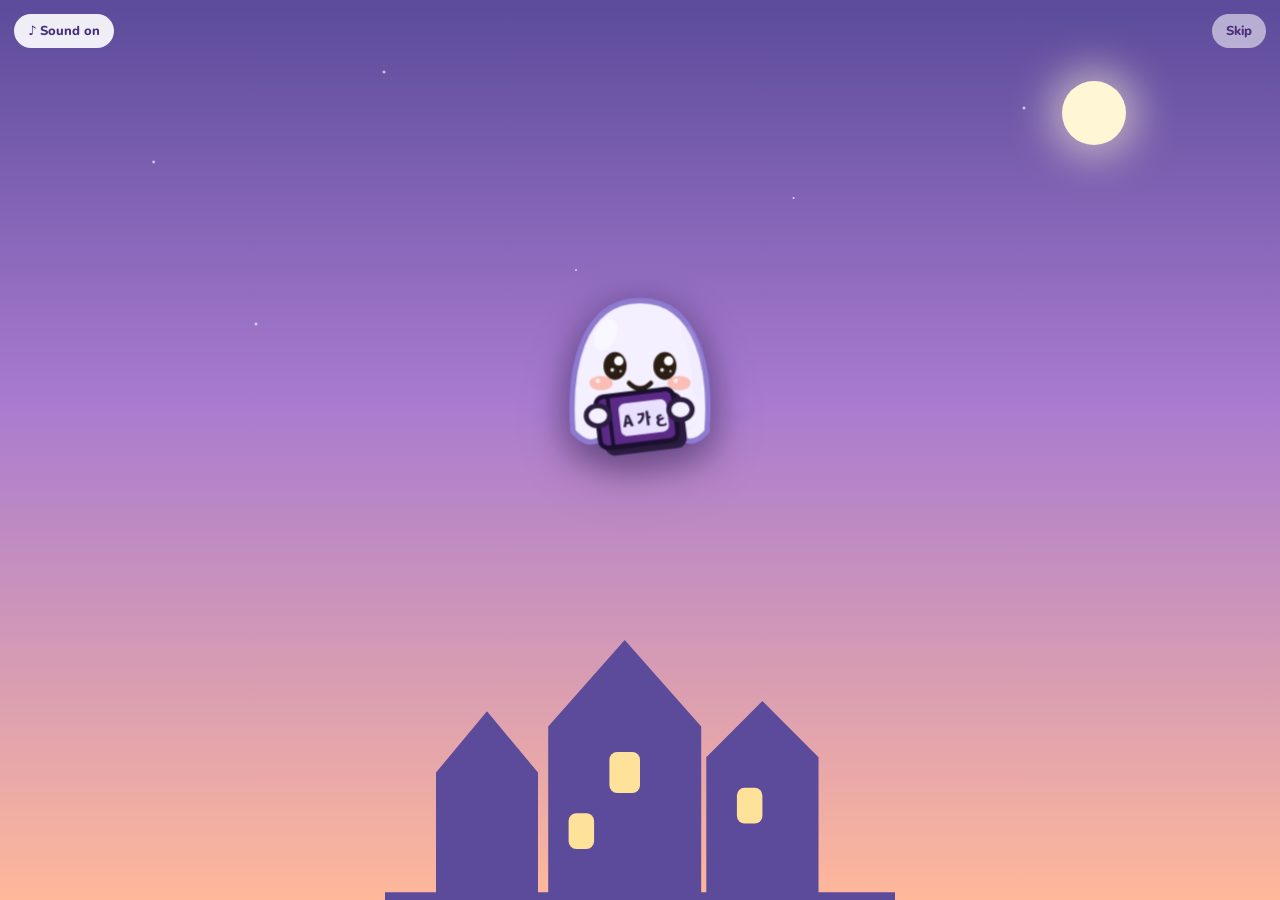
==== commit d7058326: "Fix the opening flash; Peek-Speak-Repeat lessons; one job per tab - Opening: the "Boo!" moment added" ====
--- a/index.html
+++ b/index.html
@@ -1,6 +1,6 @@
 <!doctype html><html lang="en" data-theme="light"><head><meta charset="utf-8"><script>try{if(sessionStorage.getItem("gabboo.alive")!=="1")document.documentElement.classList.add("boot")}catch(e){document.documentElement.classList.add("boot")}</script><style>html.boot body::before{content:"";position:fixed;inset:0;z-index:9999;background:linear-gradient(180deg,#5B4B9A 0%,#A97BD0 45%,#FFB89A 100%)}</style>
 <meta name="viewport" content="width=device-width, initial-scale=1, viewport-fit=cover">
-<meta name="theme-color" content="#170C2B"><meta name="description" content="GabBoo: a free, talk-first way to learn languages with a friendly Boo buddy who listens and helps.">
+<meta name="theme-color" content="#5B4B9A"><meta name="description" content="GabBoo: a free, talk-first way to learn languages with a friendly Boo buddy who listens and helps.">
 <title>GabBoo: Peek. Speak. Repeat.</title>
 <link rel="manifest" href="manifest.webmanifest"><link rel="icon" href="icon-192.png"><link rel="apple-touch-icon" href="apple-touch-icon.png">
 <meta name="apple-mobile-web-app-capable" content="yes"><meta name="mobile-web-app-capable" content="yes"><meta name="apple-mobile-web-app-title" content="GabBoo">
--- a/styles.css
+++ b/styles.css
@@ -1941,8 +1941,8 @@
 #play-btn { display: none; position: fixed; left: 50%; transform: translateX(-50%); bottom: calc(92px + env(safe-area-inset-bottom, 0px)); z-index: 20; min-width: 220px; padding: 10px 30px; border-radius: 22px; border: 4px solid #C9962E; background: radial-gradient(circle at 50% 20%, #5FD07A, #1F8F4E 70%); box-shadow: 0 6px 0 #0F5A30, 0 0 0 3px #7A4E1E, 0 0 22px rgb(100 240 140 / .6), inset 0 2px 0 rgb(255 255 255 / .45); flex-direction: column; align-items: center; color: #FFE9A8; }
 #play-btn b { font: 600 28px/1 var(--font-display); letter-spacing: .06em; text-shadow: 0 2px 0 rgb(0 0 0 / .4); } #play-btn small { font-weight: 800; font-size: 13px; color: #fff; letter-spacing: .04em; }
 #play-btn:active { transform: translateX(-50%) translateY(3px); box-shadow: 0 3px 0 #0F5A30, 0 0 0 3px #7A4E1E; }
-body[data-tab="learn"] #play-btn { display: flex; }
-body[data-tab="learn"] .tmap { margin-bottom: 150px; }
+body[data-screen="learn"] #play-btn { display: flex; }
+body[data-screen="learn"] .tmap { margin-bottom: 150px; }
 
 /* ===== Victory screen (lesson complete) ===== */
 .victory { position: relative; display: flex; flex-direction: column; align-items: center; gap: 0; padding-top: 6px; }
@@ -1970,7 +1970,7 @@
 .play-top { display: flex; flex-direction: column; align-items: center; width: min(100%, 300px); margin: 14px auto 6px; padding: 10px 24px; border-radius: 22px; border: 4px solid #C9962E; background: radial-gradient(circle at 50% 20%, #5FD07A, #1F8F4E 70%); box-shadow: 0 6px 0 #0F5A30, 0 0 0 3px #7A4E1E, 0 0 22px rgb(100 240 140 / .5), inset 0 2px 0 rgb(255 255 255 / .45); color: #FFE9A8; }
 .play-top b { font: 600 28px/1 var(--font-display); letter-spacing: .06em; text-shadow: 0 2px 0 rgb(0 0 0 / .4); } .play-top small { font-weight: 800; font-size: 13px; color: #fff; }
 .play-top:active { transform: translateY(3px); box-shadow: 0 3px 0 #0F5A30, 0 0 0 3px #7A4E1E; }
-body[data-tab="learn"] .tmap { margin-bottom: 110px; }
+body[data-screen="learn"] .tmap { margin-bottom: 110px; }
 .tmap { margin-top: 16px; }
 .tplaque { margin-top: 2px; }
 
@@ -2352,7 +2352,7 @@
 .sp-word { position: absolute; left: 0; right: 0; top: 62%; display: flex; justify-content: center; font: 600 52px var(--font-display) !important; color: #fff !important; letter-spacing: .02em; }
 .sp-word span { display: inline-block; opacity: 0; animation: letterPop .6s cubic-bezier(.3, 1.6, .5, 1) both; } @keyframes letterPop { from { opacity: 0; transform: translateY(24px) scale(.5); } }
 .sp-tag { position: absolute; left: 0; right: 0; top: calc(62% + 66px); text-align: center; color: #FFF1E6 !important; font: 800 13px var(--font-body); letter-spacing: .2em; text-transform: uppercase; opacity: 0; animation: spFadeIn .8s 3.3s both; }
-#splash.flash::after { content: ""; position: absolute; inset: 0; background: #fff; opacity: .5; animation: flashOut .5s both; } @keyframes flashOut { to { opacity: 0; } }
+#splash.sp-flash::after { content: ""; position: absolute; inset: 0; background: #fff; opacity: .5; animation: flashOut .5s both; } @keyframes flashOut { to { opacity: 0; } }
 .sp-sound, .sp-skip { position: absolute; top: calc(14px + env(safe-area-inset-top, 0px)); z-index: 5; border: 0; border-radius: 999px; padding: 8px 14px; background: rgb(255 255 255 / .9); color: #4A2F7A; font: 800 13px var(--font-body); }
 .sp-sound { left: 14px; } .sp-sound[data-state="off"] { background: rgb(255 255 255 / .55); } .sp-skip { right: 14px; background: rgb(255 255 255 / .55); }
 @media (prefers-reduced-motion: reduce) { .sp-boo, .sp-bubble, .sp-bat { animation: none; } .sp-boo { transform: translateY(-9vh); } .sp-bubble { display: none; } .sp-word span { opacity: 1; animation: none; } .sp-tag { opacity: 1; animation: none; } }
@@ -2410,7 +2410,7 @@
 /* letters page: the old intro card text is invisible on white, remove it */
 .letters-intro { display: none !important; }
 /* the "What does it mean?" button on scene panels is not needed */
-.sc-rev, #sc-rev { display: none !important; }
+
 .door:nth-child(odd) .door-peek { left: -16px; } .door:nth-child(even) .door-peek { right: -16px; }
 .door-peek { width: 70px; height: 68px; bottom: 14px; }
 .door-peek { top: -50px !important; bottom: auto !important; width: 78px; height: 74px; }
@@ -2436,3 +2436,135 @@
 .ob-s.ob-goal { display: flex; flex-direction: column; align-items: center; justify-content: flex-start; gap: 8px; padding-top: 4px; }
 .ob-opts.col { display: grid; grid-template-columns: 1fr 1fr; gap: 8px; } .ob-pill.wide { padding: 10px 12px; } .ob-pill.wide small { font-size: 12px; line-height: 1.2; }
 .ob-goal h1 { font-size: 28px; }
+
+.ob-verify { display: flex; flex-direction: column; align-items: center; gap: 12px; text-align: center; padding-top: 40px; } .ob-verify h1 { margin: 0; } .ob-verify p { margin: 0; max-width: 320px; color: var(--ink-2) !important; } .ob-verify p b { color: var(--ink); }
+.ob-verify .btn { width: 100%; max-width: 320px; }
+
+/* scene panels: the English meaning is always shown */
+.sc-en { display: flex; flex-direction: column; align-items: center; gap: 2px; margin: 12px 0 4px; padding: 12px 14px; border-radius: 16px; background: var(--berry-soft); text-align: center; }
+.sc-en small { font: 800 12px var(--font-body); text-transform: uppercase; letter-spacing: .06em; color: var(--berry-text); }
+.sc-en b { font: 600 24px var(--font-display); color: var(--ink); }
+
+/* ===== Weather mood ===== */
+#wx { position: fixed; inset: 0; pointer-events: none; z-index: 6; overflow: hidden; }
+#wx i { position: absolute; top: -24px; animation: wxFall linear infinite; }
+body[data-wx="rain"] #wx i, body[data-wx="storm"] #wx i { width: 2px; height: 16px; background: linear-gradient(rgb(110 150 220 / 0), rgb(110 150 220 / .75)); transform: rotate(12deg); }
+body[data-wx="snow"] #wx i { border-radius: 50%; background: #fff; box-shadow: 0 0 6px rgb(120 150 200 / .6); animation-name: wxSnow; }
+@keyframes wxFall { to { transform: translate3d(-40px, 112vh, 0) rotate(12deg); } }
+@keyframes wxSnow { 0% { transform: translate3d(0, -4vh, 0); } 50% { transform: translate3d(28px, 52vh, 0); } 100% { transform: translate3d(-18px, 108vh, 0); } }
+.wx-flash { position: absolute; inset: 0; background: #E8EEFF; opacity: 0; animation: wxLightning 9s infinite; } @keyframes wxLightning { 0%, 90%, 94%, 100% { opacity: 0; } 91% { opacity: .28; } 92% { opacity: .05; } 93% { opacity: .22; } }
+body[data-wx="rain"], body[data-wx="storm"] { background-image: linear-gradient(rgb(90 120 180 / .10), rgb(90 120 180 / .10)); }
+body[data-wx="snow"] { background-image: linear-gradient(rgb(200 220 255 / .20), rgb(200 220 255 / .20)); }
+body[data-wx="fog"], body[data-wx="cloud"] { background-image: linear-gradient(rgb(150 150 165 / .10), rgb(150 150 165 / .10)); }
+body[data-wx="sun"] { background-image: radial-gradient(circle at 92% -4%, rgb(255 214 110 / .35), transparent 55%); }
+body[data-wx="night"] { background-image: linear-gradient(rgb(70 60 140 / .08), rgb(70 60 140 / .08)); }
+.sky[data-wx="rain"], .sky[data-wx="storm"] { background: linear-gradient(180deg, #9FB4D6, #D4DEEE) !important; } .sky[data-wx="snow"] { background: linear-gradient(180deg, #D9E6F7, #F5F9FF) !important; }
+.sky[data-wx="fog"], .sky[data-wx="cloud"] { background: linear-gradient(180deg, #C9CFDB, #EEF0F5) !important; } .sky[data-wx="sun"] { background: linear-gradient(180deg, #FFE08A, #FFF4D2) !important; }
+.sky[data-wx="rain"] .sky-hi, .sky[data-wx="storm"] .sky-hi { color: #1F2A44 !important; }
+.wx-line { margin: 8px 0 0; max-width: 66%; font-size: 14px; color: var(--ink) !important; } .wx-line b { color: var(--berry-text); }
+@media (prefers-reduced-motion: reduce) { #wx i, .wx-flash { animation: none !important; display: none; } }
+.acct-mail { min-width: 0; overflow: hidden; text-overflow: ellipsis; white-space: nowrap; font-weight: 700; color: var(--ink-2); }
+.set-row .btn.danger { color: var(--coral) !important; border-color: var(--coral) !important; }
+
+/* Weather mood: only on the Today screen, never while learning or doing exercises */
+body:not([data-screen="now"]) #wx { display: none !important; }
+body:has(#lesson:not([hidden])) #wx, body:has(.rt) #wx, body:has(.call-screen) #wx, body:has(#modal:not([hidden])) #wx { display: none !important; }
+body[data-wx]:not([data-screen="now"]), body[data-wx]:has(#lesson:not([hidden])) { background-image: none !important; }
+
+/* ===== Feedback card never covers answers: space is reserved and it sits at the bottom ===== */
+.lesson { grid-template-rows: auto minmax(0, 1fr); }
+.lesson .l-foot { position: absolute; left: 0; right: 0; bottom: 0; z-index: 8; }
+.lesson .l-foot.ok, .lesson .l-foot.bad { margin: 0 10px calc(10px + env(safe-area-inset-bottom, 0px)); }
+.l-stage { padding-bottom: 150px !important; scroll-padding-bottom: 150px; }
+.l-foot .fb-detail { display: flex; flex-direction: column; gap: 0; } .l-foot .fb strong { font-size: 22px; }
+.l-foot.ok #l-fb-msg:empty, #l-fb-msg:empty { display: none; }
+
+/* ===== Mini-games follow the colour theme (pop bubbles, matching, tone) ===== */
+.pop-arena { background: linear-gradient(180deg, #FFF3E6, #FFE3CC) !important; border: 2px solid var(--line); }
+.pop-b { --bc: #FFFFFF; background: radial-gradient(circle at 32% 28%, #fff, var(--bc)) !important; border: 3px solid var(--berry) !important; color: var(--ink) !important; box-shadow: 0 6px 0 rgb(184 71 10 / .25) !important; }
+.pop-b.c0, .pop-b.c2 { --bc: #FFE9D6; } .pop-b.c1, .pop-b.c3 { --bc: #FFD3AE; }
+.pop-b .script, .pop-b small { color: var(--ink) !important; opacity: 1 !important; }
+.pop-b.nope { outline: 3px solid var(--coral); } .pop-head, .pop-top { color: var(--ink); }
+.emo-b, .tf-b, .match-col > * { background: var(--surface) !important; border-color: var(--line) !important; color: var(--ink) !important; }
+.emo-b i { background: var(--berry) !important; box-shadow: 0 0 0 4px var(--berry-soft) !important; }
+.tf-b.yes, .tf-yes { background: var(--jade-soft) !important; border-color: var(--jade) !important; } .tf-b.no, .tf-no { background: var(--coral-soft) !important; border-color: var(--coral) !important; }
+.mood-q, .tone-play { background: var(--berry-soft) !important; color: var(--berry-text) !important; }
+/* Me */
+.pick-row { display: flex; gap: 8px; overflow-x: auto; padding: 2px 2px 8px; scrollbar-width: none; } .pick-row::-webkit-scrollbar { display: none; }
+.pk { flex: none; width: 74px; display: flex; flex-direction: column; align-items: center; gap: 2px; padding: 6px 2px; border-radius: 14px; background: #FBF7F0; border: 2px solid var(--line); color: var(--ink); } .pk span { width: 52px; height: 52px; } .pk span svg { width: 100%; height: 100%; } .pk small { font: 800 11px var(--font-body); } .pk.on { border-color: var(--berry); background: var(--berry-soft); }
+.set-row select, .set-row .input.time { max-width: 150px; } .name-edit .input { width: 150px; padding: 8px 10px; } a.btn.ghost.sm { text-decoration: none; display: inline-grid; place-items: center; }
+/* Streak celebration */
+#cele { position: fixed; inset: 0; z-index: 120; display: grid; place-items: center; padding: 20px; background: radial-gradient(circle at 50% 30%, #FFE9C9, #FFC48A 70%, #FF9A4D 100%); animation: celeIn .45s cubic-bezier(.22, 1, .36, 1) both; } #cele.out { opacity: 0; transition: opacity .3s; }
+@keyframes celeIn { from { opacity: 0; transform: scale(1.06); } }
+.cele-in { width: 100%; max-width: 380px; display: flex; flex-direction: column; align-items: center; gap: 6px; text-align: center; }
+.cele-flame svg { width: 130px; height: 130px; animation: flameDance 1.2s ease-in-out infinite; filter: drop-shadow(0 8px 14px rgb(180 70 0 / .4)); } @keyframes flameDance { 50% { transform: scale(1.08) rotate(-3deg); } }
+.cele-num b { display: inline-block; font: 600 96px/1 var(--font-display); color: #7A2F06; } .cele-num b.bump { animation: numPop .6s cubic-bezier(.3, 1.8, .5, 1); } @keyframes numPop { 0% { transform: scale(.4); } 100% { transform: scale(1); } }
+.cele-label { font: 600 30px var(--font-display); color: #7A2F06; margin-top: -6px; } .cele-line { margin: 4px 0 8px; font: 800 17px var(--font-body); color: #5A2406; }
+.cele-week { display: grid; grid-template-columns: repeat(7, 1fr); gap: 6px; width: 100%; padding: 12px 8px; border-radius: 18px; background: rgb(255 255 255 / .6); } .cw { display: flex; flex-direction: column; align-items: center; gap: 3px; opacity: 0; animation: cwIn .4s both; } @keyframes cwIn { from { opacity: 0; transform: translateY(8px); } to { opacity: 1; } }
+.cw i { width: 32px; height: 32px; border-radius: 50%; background: #EFE3D2; display: grid; place-items: center; font: 800 16px var(--font-body); font-style: normal; color: #fff; } .cw.on i { background: #FF8A1F; } .cw.now i { box-shadow: 0 0 0 3px #7A2F06; } .cw small { font: 800 11px var(--font-body); color: #7A2F06; }
+.cele-boo { width: 110px; height: 110px; } .cele-in .btn { width: 100%; } .cele-in .link-btn { color: #7A2F06; font-weight: 800; }
+@media (prefers-reduced-motion: reduce) { .cele-flame svg, #cele { animation: none; } }
+body:has(#cele) .toast { display: none !important; }
+
+/* ===== Train v2: grouped tiles ===== */
+.train .practice-hero { display: grid; grid-template-columns: 96px 1fr; gap: 12px; align-items: center; padding: 14px; background: linear-gradient(135deg, #FFF1E2, #FFE0C2); border: 2px solid #FFC999; }
+.train .practice-hero h2 { margin: 0; font: 600 24px var(--font-display); } .train .practice-hero p { margin: 2px 0 10px; color: var(--ink-2); font-weight: 700; font-size: 14px; }
+.train .practice-hero .btn { width: 100%; white-space: nowrap; }
+.tgroup { margin: 8px 2px -2px; font: 600 19px var(--font-display); color: var(--ink); }
+.tr-tiles { display: grid; grid-template-columns: 1fr 1fr; gap: 10px; }
+.tr-tile { display: flex; flex-direction: column; align-items: flex-start; gap: 3px; min-height: 104px; padding: 12px; text-align: left; border-radius: 18px; background: var(--surface); border: 2px solid var(--line); border-bottom-width: 4px; color: var(--ink); transition: transform .12s; }
+.tr-tile:active { transform: translateY(2px); border-bottom-width: 2px; } .tr-tile:disabled { opacity: .45; }
+.tr-tile .ic { width: 38px; height: 38px; display: grid; place-items: center; border-radius: 12px; background: var(--berry-soft); color: var(--berry); margin-bottom: 4px; } .tr-tile .ic svg { width: 22px; height: 22px; }
+.tr-tile b { display: block; margin: 0; padding: 0; font: 600 16px/1.15 var(--font-display); }
+.tr-tile small { display: block; color: var(--ink-2); font-weight: 700; font-size: 12.5px; line-height: 1.25; }
+
+/* ===== Peek · Speak · Repeat lessons ===== */
+.stage-chip { display: inline-flex; align-items: center; margin: 0 0 4px; padding: 3px 10px; border-radius: 999px; font: 800 11px/1.4 var(--font-body); letter-spacing: .08em; text-transform: uppercase; }
+.st-peek { background: #EEE6FF; color: #5B36B8; } .st-speak { background: var(--berry-soft); color: var(--berry-text); } .st-repeat { background: var(--jade-soft); color: var(--jade-deep); }
+.peek-sub { margin: -2px 0 10px; color: var(--ink-2); font-weight: 700; font-size: 13.5px; }
+.peek-grid { display: grid; grid-template-columns: 1fr 1fr; gap: 10px; }
+.peek-grid.n3 { grid-template-columns: repeat(3, minmax(0, 1fr)); }
+.peek-card { display: flex; flex-direction: column; align-items: center; justify-content: flex-start; gap: 2px; min-width: 0; padding: 10px 6px 9px; border-radius: 18px; background: var(--surface); border: 2px solid var(--line); border-bottom-width: 4px; color: var(--ink); transition: transform .12s; }
+.peek-card:active { transform: translateY(2px); border-bottom-width: 2px; }
+.peek-card .pk-pic { display: block; width: 76px; height: 76px; margin-bottom: 4px; } .peek-card .pk-pic svg { width: 100%; height: 100%; }
+.peek-card .pk-word { display: block; max-width: 100%; font-size: 18px; font-weight: 700; line-height: 1.2; text-align: center; overflow-wrap: anywhere; }
+.peek-card .pk-rom { display: block; color: var(--ink-2); font-weight: 700; font-size: 12px; line-height: 1.2; text-align: center; overflow-wrap: anywhere; }
+.peek-card.right { border-color: var(--jade); background: var(--jade-soft); animation: pkPop .35s cubic-bezier(.3, 1.6, .5, 1); } .peek-card.wrong { border-color: var(--coral); background: var(--coral-soft); }
+.peek-card:disabled { opacity: 1; } .peek-card:disabled:not(.right):not(.wrong) { opacity: .55; }
+@keyframes pkPop { 50% { transform: scale(1.05); } }
+.peek-after:empty { display: none; } .peek-after { margin-top: 10px; display: flex; flex-direction: column; gap: 8px; }
+.pk-means { margin: 0; text-align: center; font-weight: 800; color: var(--ink); } .pk-means b { font-size: 19px; }
+.peek-ex { display: flex; align-items: flex-start; gap: 10px; width: 100%; text-align: start; padding: 10px 12px; border: 0; border-radius: 16px; background: var(--berry-soft); color: var(--ink); }
+.peek-ex > svg { width: 22px; height: 22px; flex: none; color: var(--berry); margin-top: 2px; } .peek-ex > span { display: flex; flex-direction: column; min-width: 0; }
+.peek-ex .script { font-size: 18px; font-weight: 700; line-height: 1.3; } .peek-ex small { color: var(--ink-2); font-weight: 600; } .peek-ex .pe-label { font: 800 11px var(--font-body); letter-spacing: .08em; text-transform: uppercase; color: var(--berry-text); }
+.peek-ex.big { margin: 4px 0 12px; padding: 14px; } .peek-ex.big .script { font-size: 22px; }
+.peek-ex mark { background: #FFD9A8; color: inherit; border-radius: 5px; padding: 0 3px; }
+.peek-word { display: flex; gap: 12px; align-items: center; justify-content: center; margin: 6px 0 14px; } .peek-word .prompt-text { font-size: 32px; }
+.say-pic { width: 132px; height: 132px; margin: 4px auto 0; } .say-pic svg { width: 100%; height: 100%; }
+.say-en { margin: 2px 0 6px; text-align: center; font-weight: 800; font-size: 17px; color: var(--ink-2); }
+.say-ans { display: flex; flex-direction: column; align-items: center; justify-content: center; gap: 2px; width: fit-content; min-width: 170px; max-width: 100%; min-height: 64px; margin: 4px auto 12px; padding: 8px 18px; border-radius: 18px; border: 2px dashed var(--line); background: var(--surface); }
+.say-ans b { font: 600 26px var(--font-display); color: var(--ink-2); } .say-ans small { color: var(--ink-2); font-weight: 700; font-size: 12.5px; }
+.say-ans.open { border-style: solid; border-color: var(--jade); background: var(--jade-soft); } .say-ans .script { font-size: 26px; font-weight: 700; color: var(--ink); }
+.say-stamp { position: absolute; left: 50%; top: 34%; z-index: 9; display: flex; flex-direction: column; align-items: center; pointer-events: none; animation: stampIn 1.6s cubic-bezier(.3, 1.5, .5, 1) both; }
+.say-stamp b { font: 600 52px/1 var(--font-display); color: #FFC21A; -webkit-text-stroke: 2px #B8470A; text-shadow: 0 4px 0 #B8470A; }
+.say-stamp small { margin-top: 4px; padding: 2px 10px; border-radius: 999px; background: #fff; font: 800 13px var(--font-body); color: #B8470A; }
+@keyframes stampIn { 0% { opacity: 0; transform: translate(-50%, -50%) rotate(-8deg) scale(2.2); } 16% { opacity: 1; transform: translate(-50%, -50%) rotate(-8deg) scale(1); } 80% { opacity: 1; transform: translate(-50%, -50%) rotate(-8deg) scale(1); } 100% { opacity: 0; transform: translate(-50%, -64%) rotate(-8deg) scale(1); } }
+@media (prefers-reduced-motion: reduce) { .say-stamp { animation-duration: .01s; } .peek-card.right { animation: none; } }
+/* Train: the quick games are back; Haunts: conversation extras live here */
+.train .tr-tile[data-practice="speed"], .train .tr-tile[data-practice="grammar"], .train .tr-tile[data-practice="mistakes"] { display: flex !important; }
+.tk > .tk-h2 { display: block !important; } .tk > .tk-h2 + .tk-list { display: flex !important; }
+.me-sec .me-sub { margin: 14px 0 0; font: 600 16px var(--font-display); color: var(--ink); }
+/* Short phones: the new lesson screens get a little tighter so nothing hides under the answer bar */
+@media (max-height: 700px) {
+  .peek-card .pk-pic { width: 60px; height: 60px; } .peek-card { padding: 8px 4px 7px; } .peek-card .pk-word { font-size: 16px; }
+  .peek-sub { margin-bottom: 6px; } .peek-ex.big { margin-bottom: 8px; padding: 10px; } .peek-ex.big .script { font-size: 19px; }
+  .say-pic { width: 92px; height: 92px; } .say-en { margin-bottom: 4px; } .say-ans { min-height: 52px; margin-bottom: 8px; padding: 6px 14px; } .say-ans b, .say-ans .script { font-size: 22px; }
+  .stage-chip { margin-bottom: 2px; }
+}
+.l-inner > .stage-chip { align-self: flex-start; width: fit-content; max-width: 100%; }
+.peek-done .peek-card:not(.right):not(.wrong), .peek-done .opt:not(.right):not(.wrong) { display: none; }
+.peek-done .peek-grid { grid-template-columns: repeat(2, minmax(0, 168px)); justify-content: center; }
+.peek-done .peek-sub { display: none; }
+@media (max-height: 700px) {
+  .pop-arena { height: 270px; } .pop-b { width: 88px; min-height: 66px; }
+}
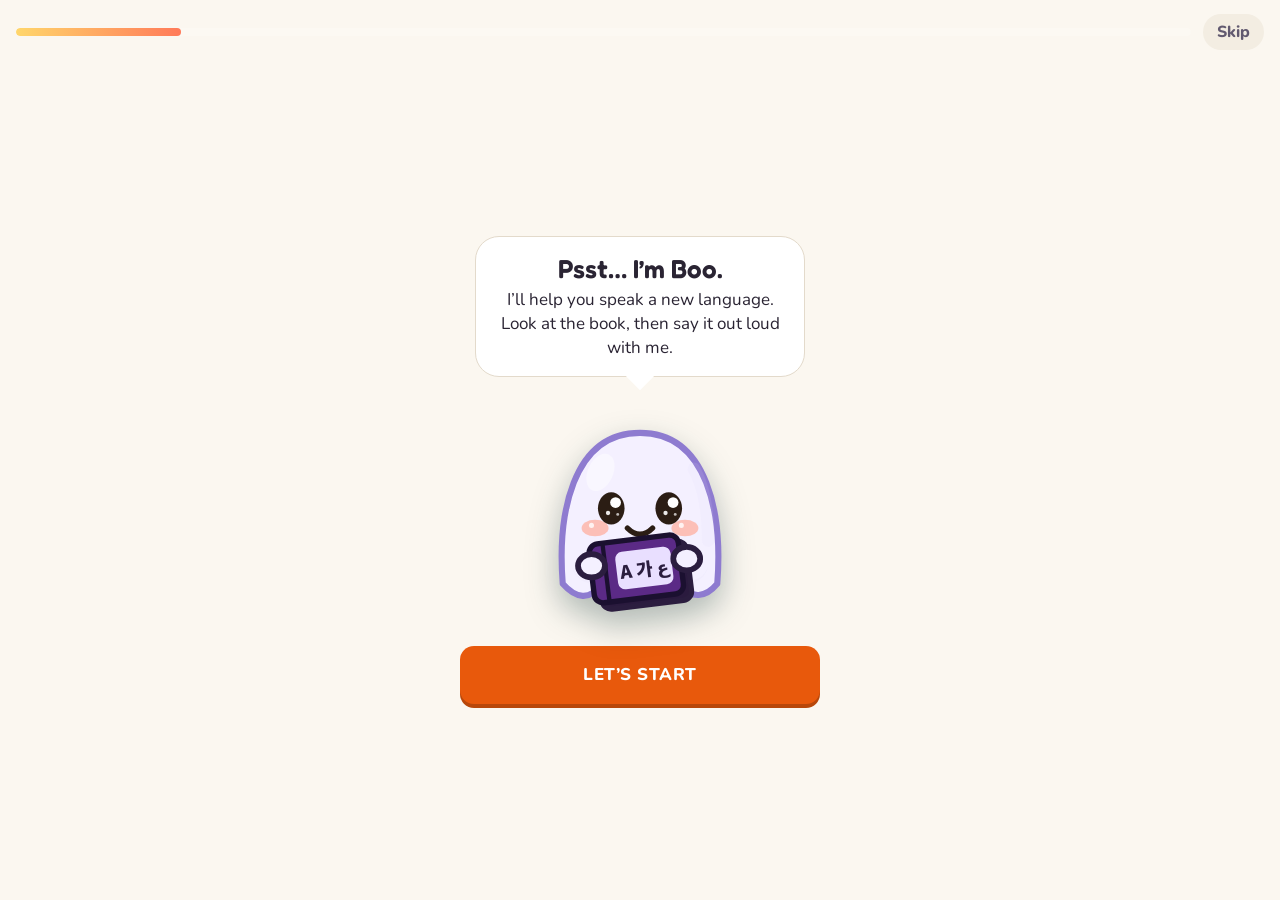
==== commit 4b80812b: "Honest plans and store text; privacy page covers accounts and email - The plans table promised "Kore" ====
--- a/index.html
+++ b/index.html
@@ -1,6 +1,6 @@
 <!doctype html><html lang="en" data-theme="light"><head><meta charset="utf-8"><script>try{if(sessionStorage.getItem("gabboo.alive")!=="1")document.documentElement.classList.add("boot")}catch(e){document.documentElement.classList.add("boot")}</script><style>html.boot body::before{content:"";position:fixed;inset:0;z-index:9999;background:linear-gradient(180deg,#5B4B9A 0%,#A97BD0 45%,#FFB89A 100%)}</style>
 <meta name="viewport" content="width=device-width, initial-scale=1, viewport-fit=cover">
-<meta name="theme-color" content="#5B4B9A"><meta name="description" content="GabBoo: a free, talk-first way to learn languages with a friendly Boo buddy who listens and helps.">
+<meta name="theme-color" content="#5B4B9A"><meta name="description" content="GabBoo: a talk-first way to learn Korean, Spanish, French, German, Japanese, Chinese or Arabic. Peek at a picture, guess the word, then say it out loud with Boo.">
 <title>GabBoo: Peek. Speak. Repeat.</title>
 <link rel="manifest" href="manifest.webmanifest"><link rel="icon" href="icon-192.png"><link rel="apple-touch-icon" href="apple-touch-icon.png">
 <meta name="apple-mobile-web-app-capable" content="yes"><meta name="mobile-web-app-capable" content="yes"><meta name="apple-mobile-web-app-title" content="GabBoo">
--- a/styles.css
+++ b/styles.css
@@ -2568,3 +2568,30 @@
 @media (max-height: 700px) {
   .pop-arena { height: 270px; } .pop-b { width: 88px; min-height: 66px; }
 }
+/* ===== Check-your-email screen ===== */
+.ob-verify { text-align: center; }
+.ov-env { width: 92px; height: 70px; margin: 0 auto 2px; animation: ovBob 2.6s ease-in-out infinite; } .ov-env svg { width: 100%; height: 100%; }
+@keyframes ovBob { 50% { transform: translateY(-6px) rotate(-3deg); } }
+.ob-verify .ov-mail { color: var(--ink); overflow-wrap: anywhere; }
+.ob-verify a.btn { display: flex; align-items: center; justify-content: center; text-decoration: none; }
+.ov-tip { margin: 2px 0 0; font-size: 13.5px; line-height: 1.4; color: var(--ink-2); } .ov-tip b { color: var(--ink); overflow-wrap: anywhere; }
+.ob-verify .link-btn { color: var(--berry-text) !important; font-weight: 800; text-decoration: underline; background: none; border: 0; }
+.ob-verify .auth-err:empty { display: none; } .ob-verify .auth-err { color: var(--ink); background: var(--berry-soft); border-radius: 12px; padding: 8px 12px; font-weight: 700; }
+@media (prefers-reduced-motion: reduce) { .ov-env { animation: none; } }
+.ob .link-btn, .ob-s .link-btn { color: var(--berry-text) !important; font-weight: 800; }
+.ob-local { margin: 8px 0 0; padding: 8px 12px; border-radius: 12px; background: var(--surface-2, #F3EDE2); color: var(--ink-2); font-size: 13px; font-weight: 700; line-height: 1.4; text-align: center; }
+body[data-screen="now"] #right .rr-goal { display: none; }   /* Today already shows the goal in the streak card */
+/* Laptop: stat chips readable on the light theme (the old wood theme made the numbers white) */
+#right .stat { background: var(--surface); border: 1px solid var(--line); box-shadow: none; color: var(--ink); border-radius: 999px; padding: 3px 12px 3px 8px; }
+#right .stat .num { color: var(--ink); text-shadow: none; }
+#right .stat svg { width: 24px; height: 24px; }
+/* Win screen streak line: was cream/white from the dark theme */
+.vstreak { color: var(--ink-2) !important; flex-wrap: wrap; text-align: center; } .vstreak b { color: var(--berry-text) !important; }
+.victory .vghost { position: static !important; display: block; width: 92px !important; height: 88px !important; margin: 6px auto -2px; }
+/* Intro on the light theme: these were white-on-cream (invisible) */
+.ob-skip { color: var(--ink-2) !important; background: var(--surface-2) !important; border-radius: 999px; padding: 6px 14px !important; }
+.ob-city { background: var(--surface) !important; border: 2px solid var(--line) !important; color: var(--ink) !important; box-shadow: 0 3px 0 var(--line); }
+.ob-city.on { border-color: var(--berry) !important; background: var(--berry-soft) !important; box-shadow: 0 3px 0 var(--berry); }
+.ob-city b { color: var(--ink) !important; } .ob-city small { color: var(--ink-2) !important; opacity: 1 !important; } .ob-city small .script { color: var(--berry-text) !important; font-weight: 800; }
+/* Active tab label: darker orange so it reads well on the pale highlight */
+.bnav button[aria-current="page"] span, .bnav .bn[aria-current="page"] span, .rail .nav-i[aria-current="page"] span { color: var(--berry-text) !important; }
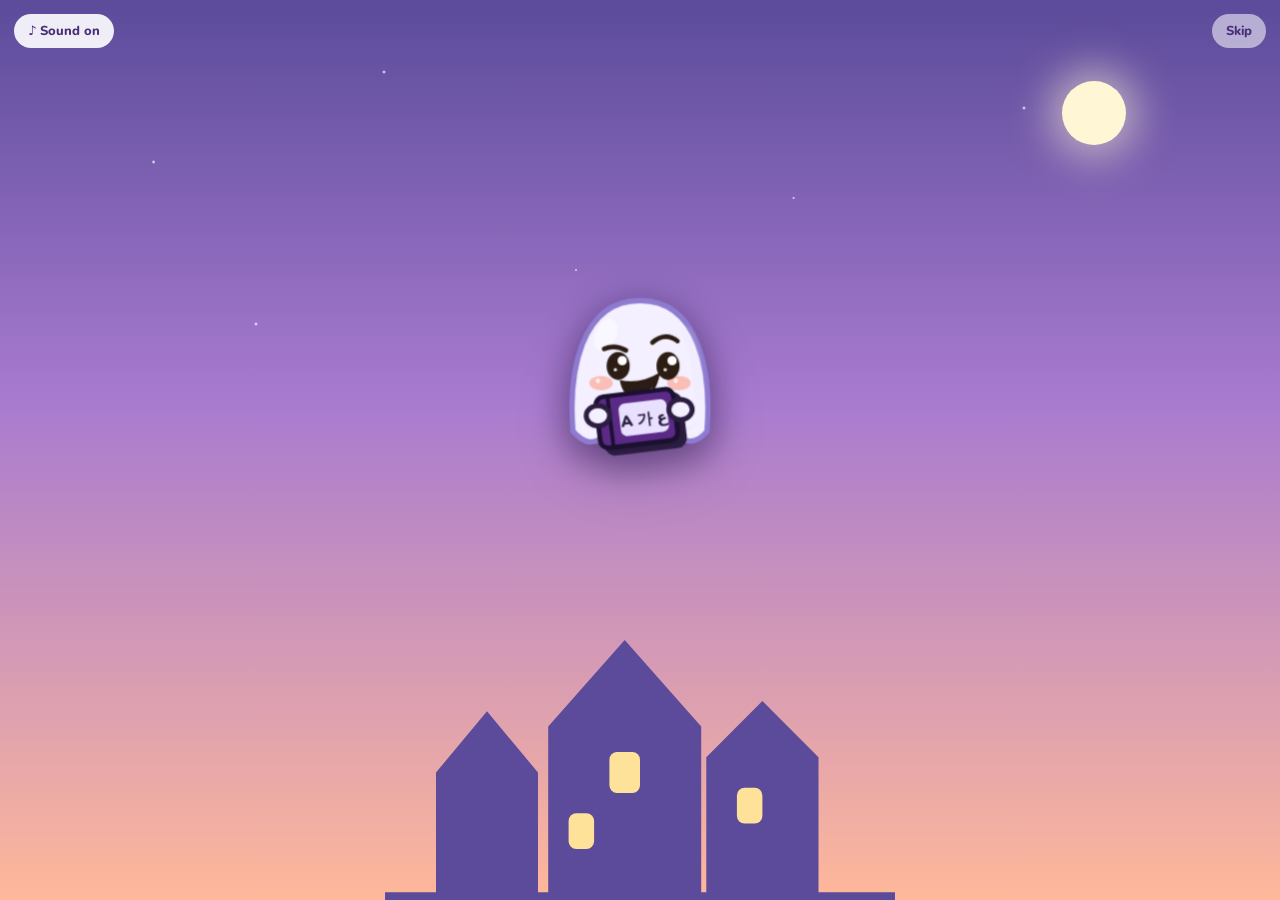
==== commit e540ef1d: "Faster first open: about 1.3 MB less to download - Korean, Japanese, Chinese and Arabic fonts load o" ====
--- a/index.html
+++ b/index.html
@@ -7,12 +7,12 @@
 <meta name="apple-mobile-web-app-status-bar-style" content="default">
 <script src="config.js"></script>
 
-<link rel="stylesheet" href="styles.css">
-<link rel="stylesheet" href="https://fonts.googleapis.com/css2?family=Creepster&display=swap">
-</head><body>
 <link rel="preconnect" href="https://fonts.googleapis.com">
 <link rel="preconnect" href="https://fonts.gstatic.com" crossorigin>
-<link rel="stylesheet" href="https://fonts.googleapis.com/css2?family=Fredoka:wght@500;600;700&family=Nunito:wght@400;600;700;800&family=Jua&family=Noto+Sans+KR:wght@400;500;700&family=Noto+Naskh+Arabic:wght@400;600;700&family=Noto+Sans+JP:wght@400;500;700&family=Noto+Sans+SC:wght@400;500;700&display=swap" media="print" onload="this.media='all'"><noscript><link rel="stylesheet" href="https://fonts.googleapis.com/css2?family=Fredoka:wght@500;600;700&family=Nunito:wght@400;600;700;800&family=Jua&family=Noto+Sans+KR:wght@400;500;700&family=Noto+Naskh+Arabic:wght@400;600;700&family=Noto+Sans+JP:wght@400;500;700&family=Noto+Sans+SC:wght@400;500;700&display=swap"></noscript>
+<link rel="stylesheet" href="styles.css">
+</head><body>
+<!-- The app's own fonts. Korean, Japanese, Chinese and Arabic fonts load only for the language you learn (see loadScriptFont in app.js). -->
+<link rel="stylesheet" href="https://fonts.googleapis.com/css2?family=Fredoka:wght@500;600;700&family=Nunito:wght@400;600;700;800&display=swap" media="print" onload="this.media='all'"><noscript><link rel="stylesheet" href="https://fonts.googleapis.com/css2?family=Fredoka:wght@500;600;700&family=Nunito:wght@400;600;700;800&display=swap"></noscript>
 
 
 <!-- ======================= SCREENS ======================= -->
